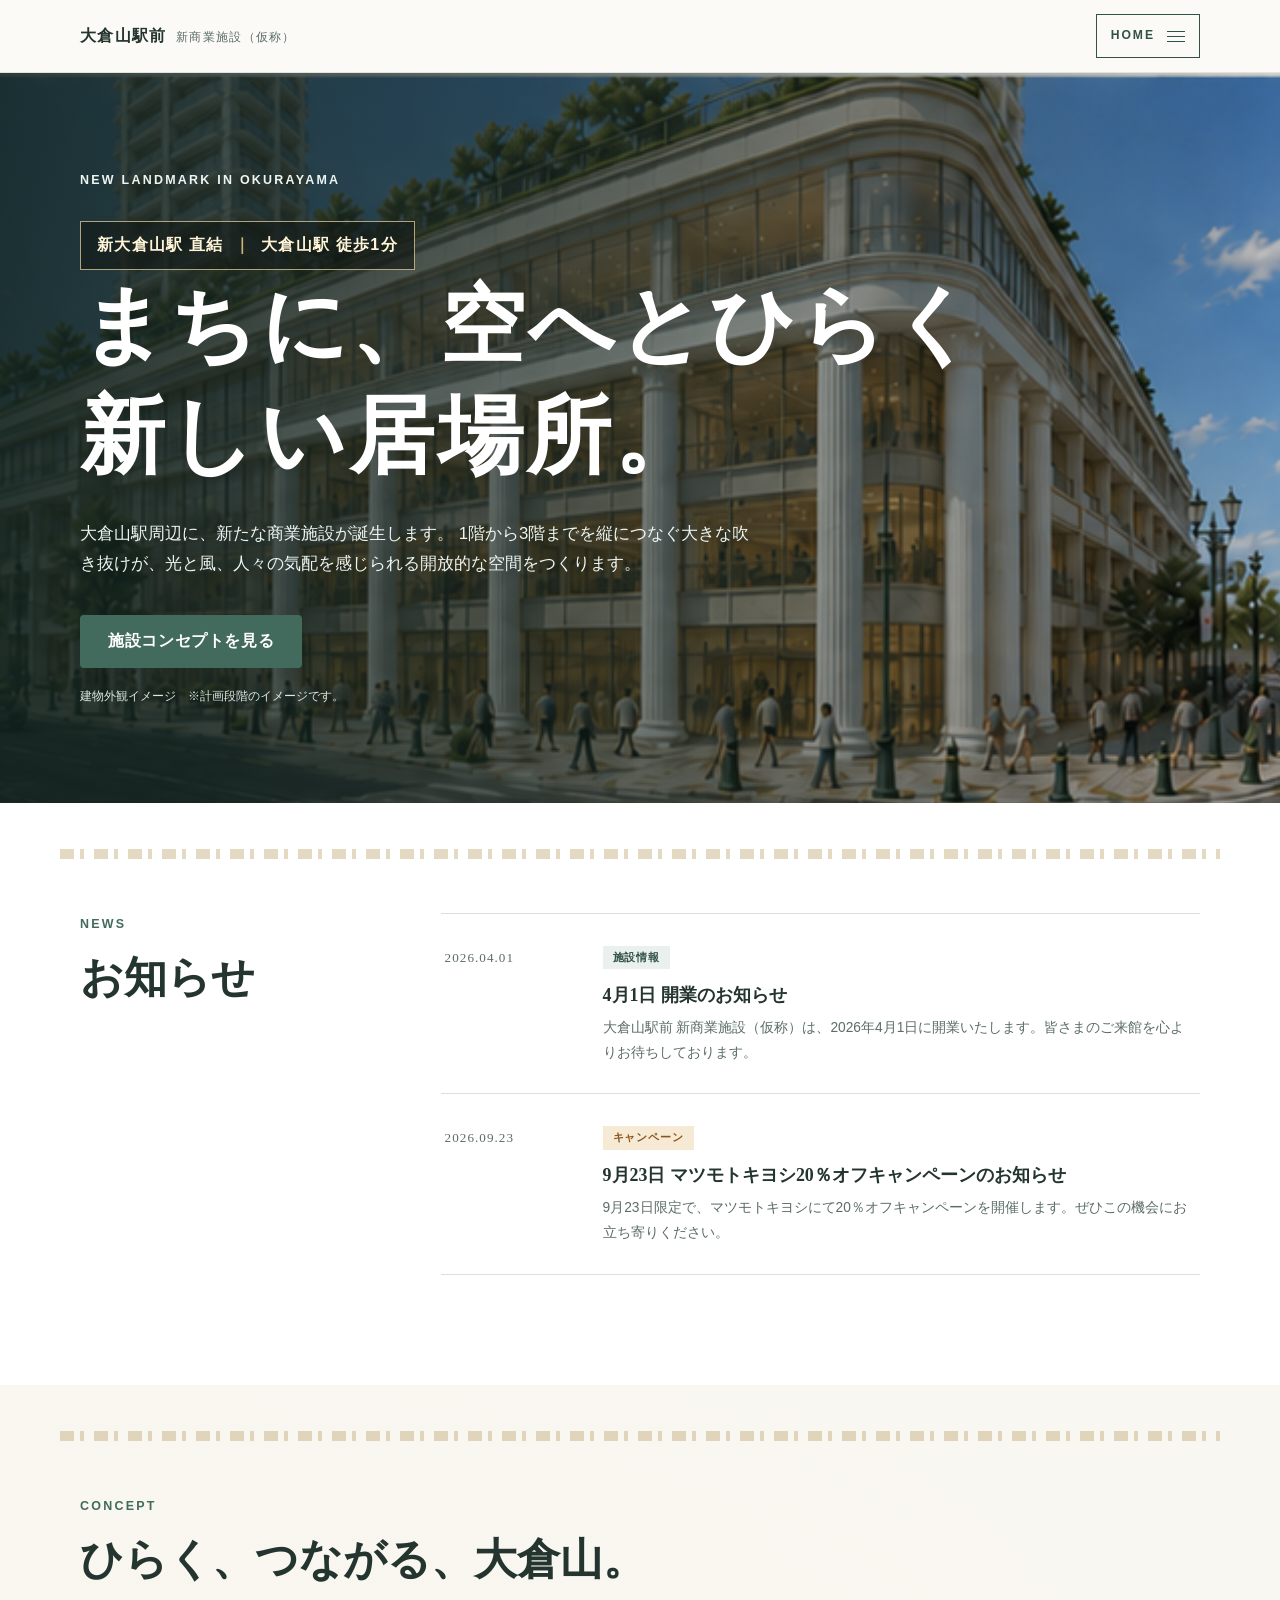
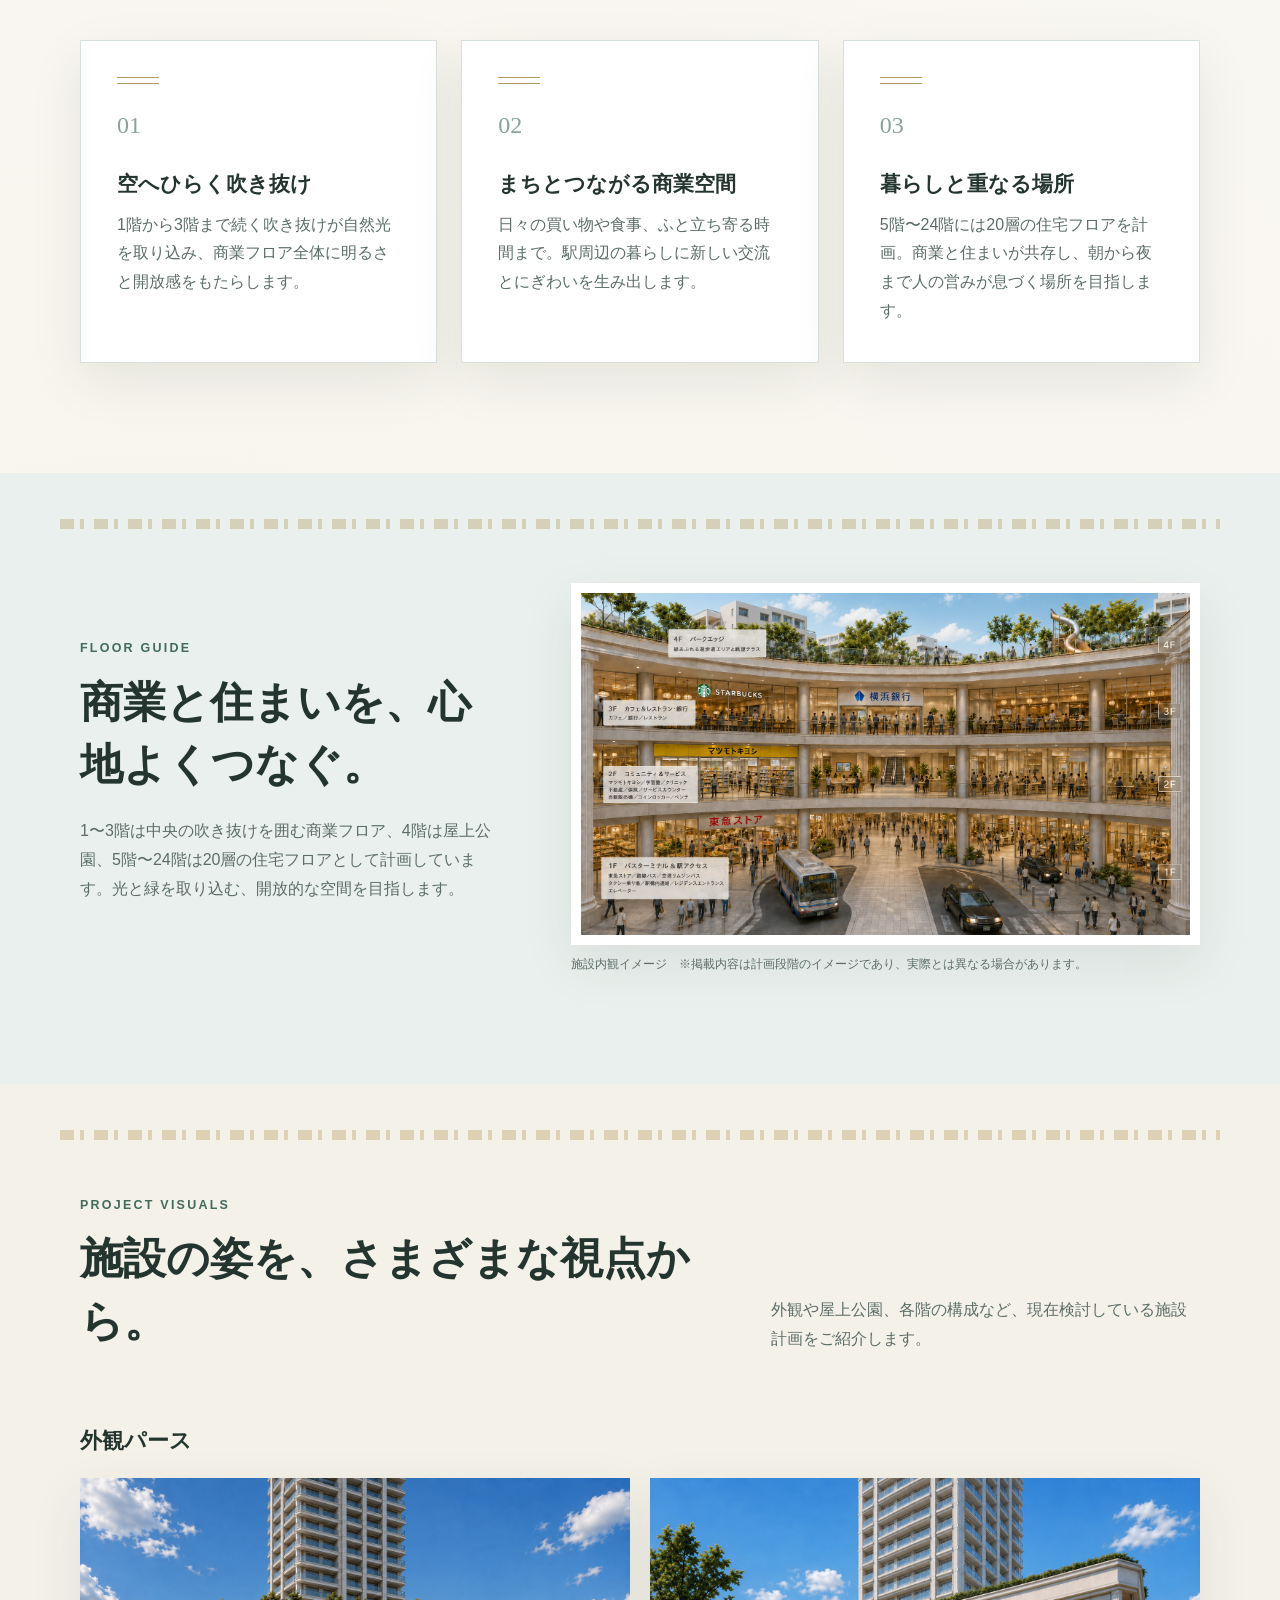
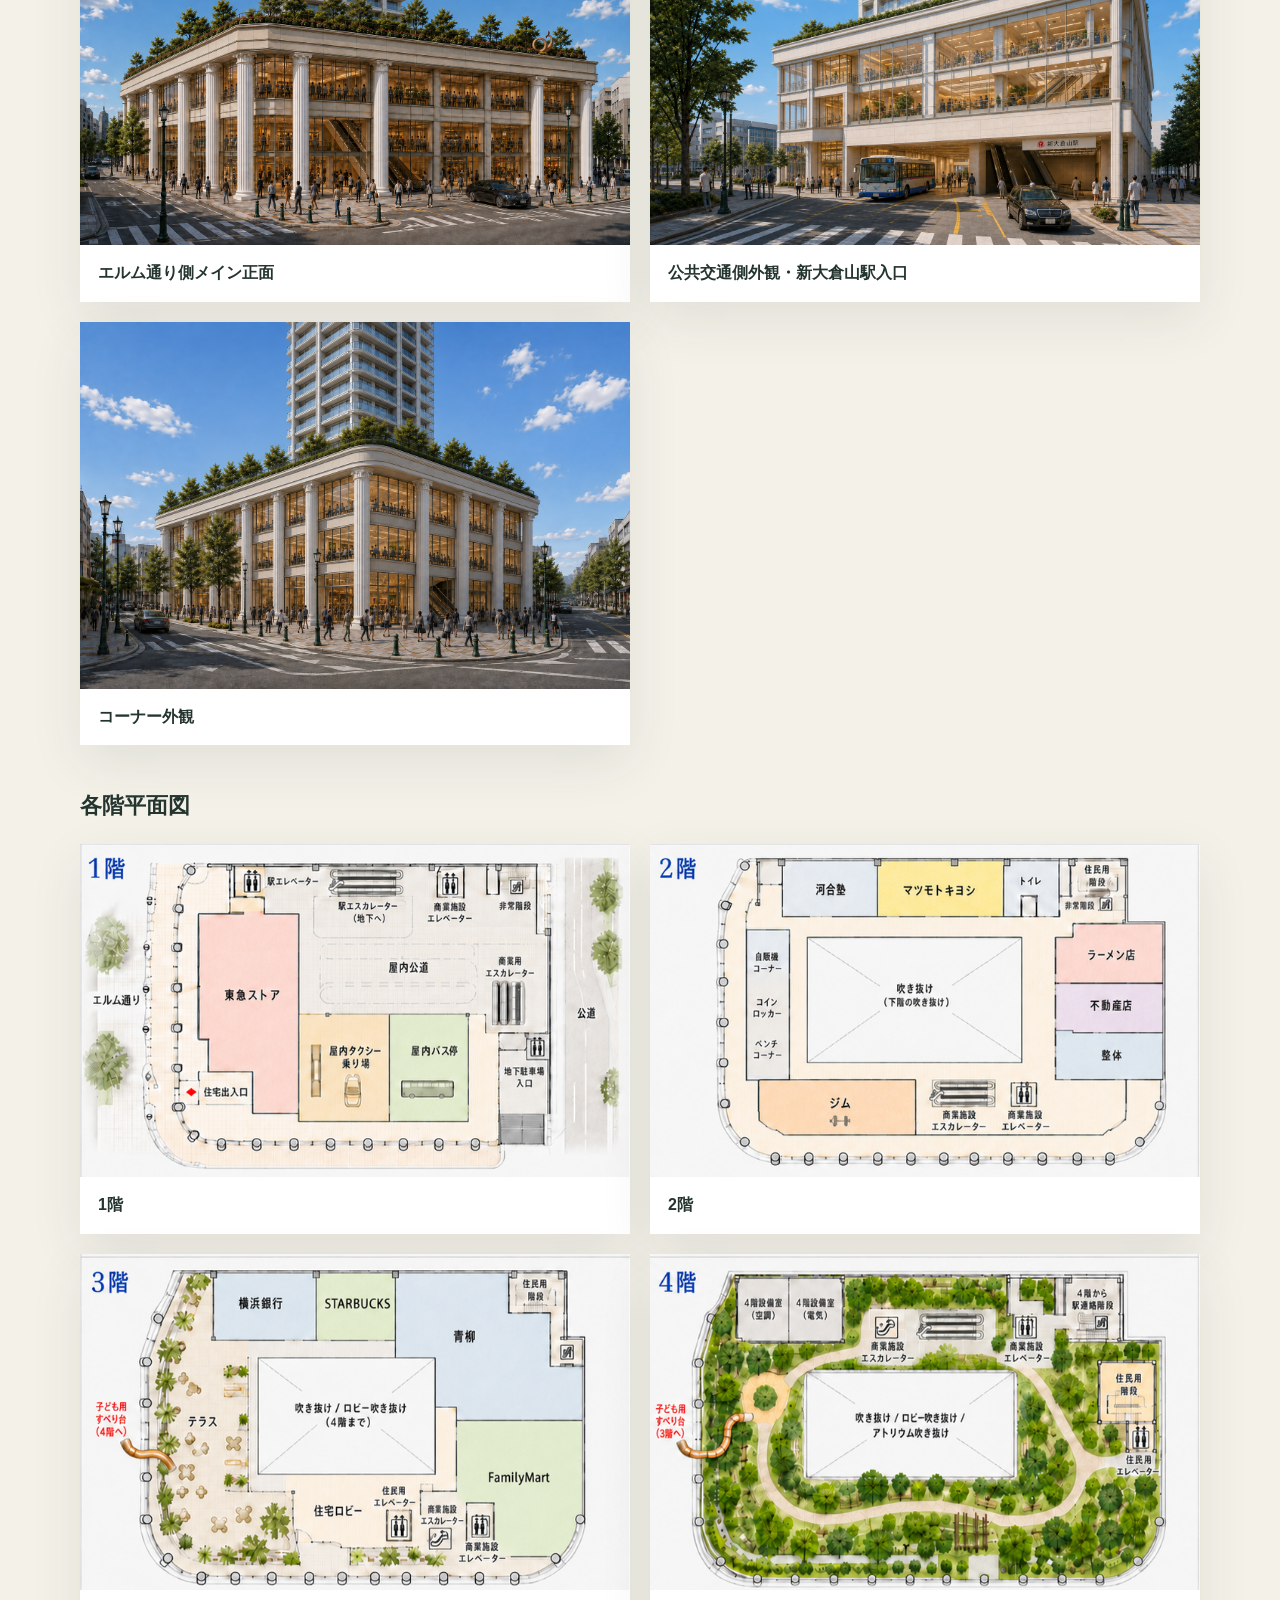
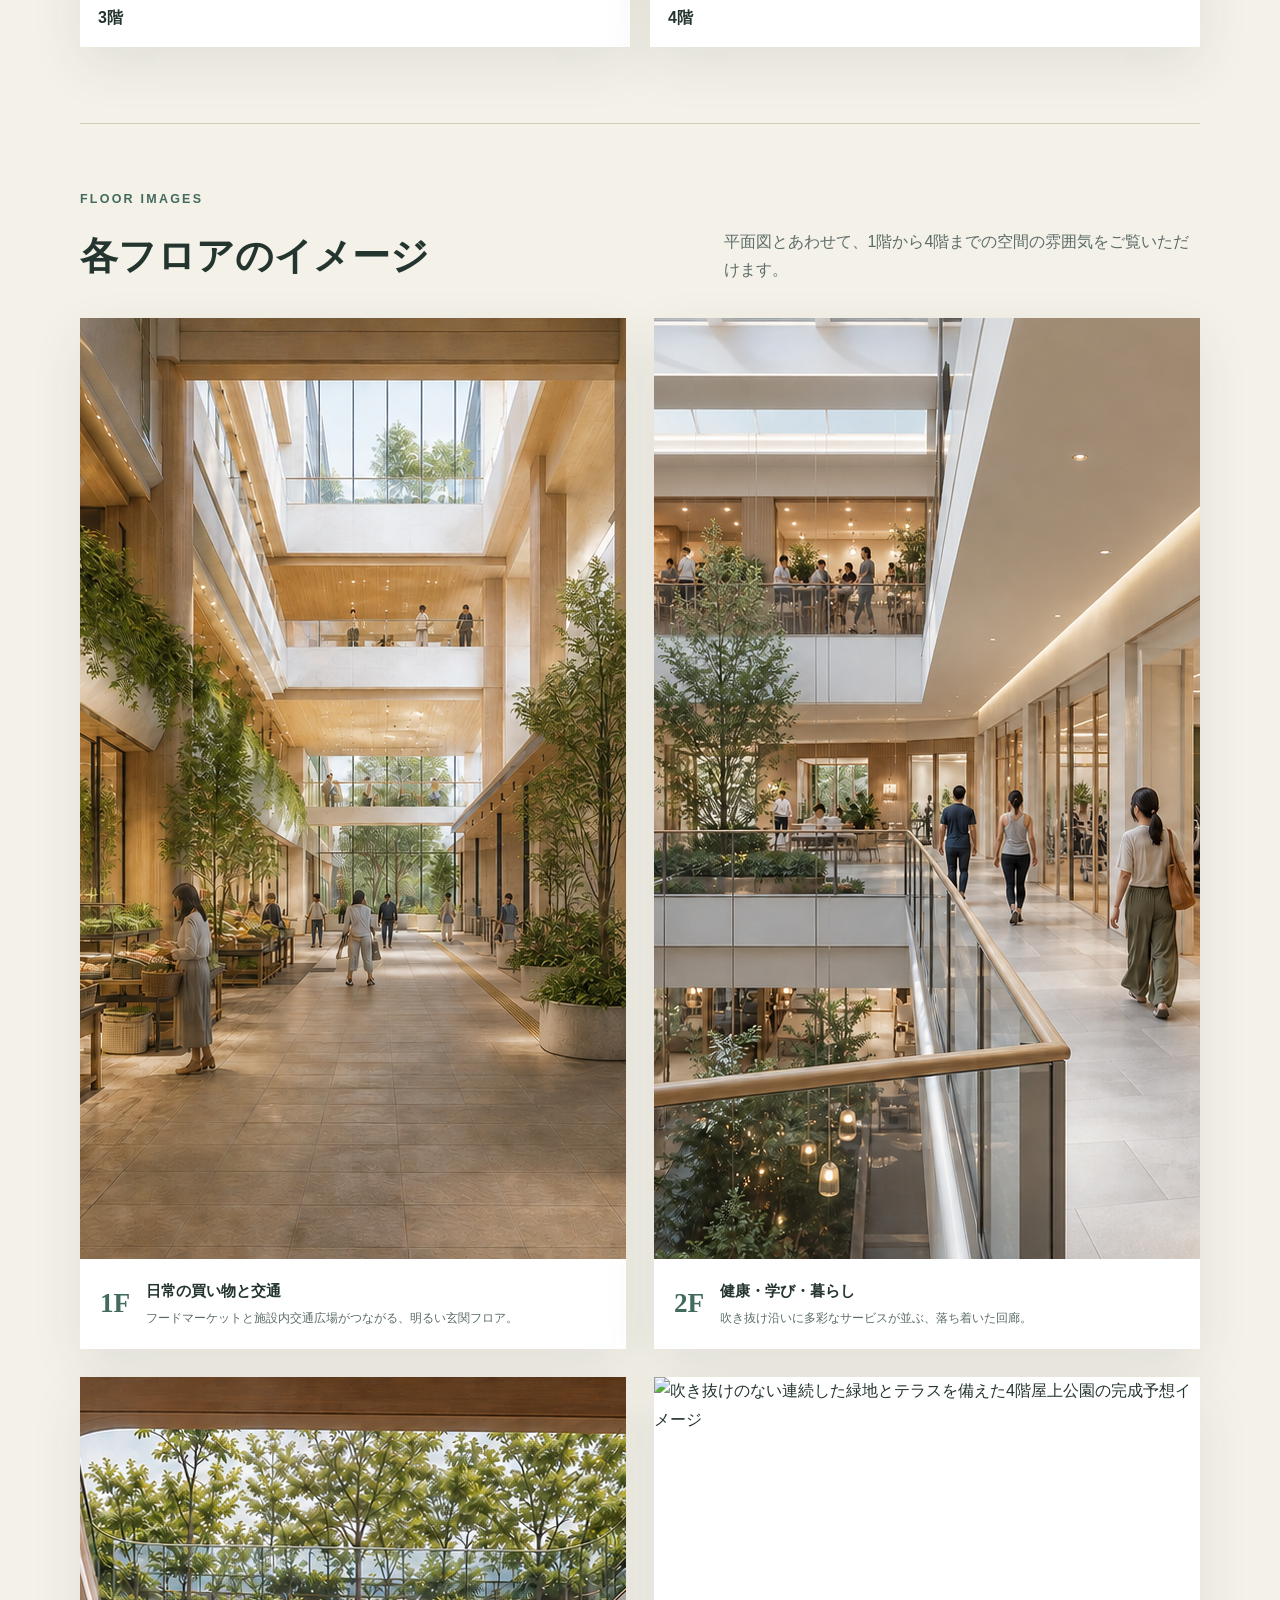
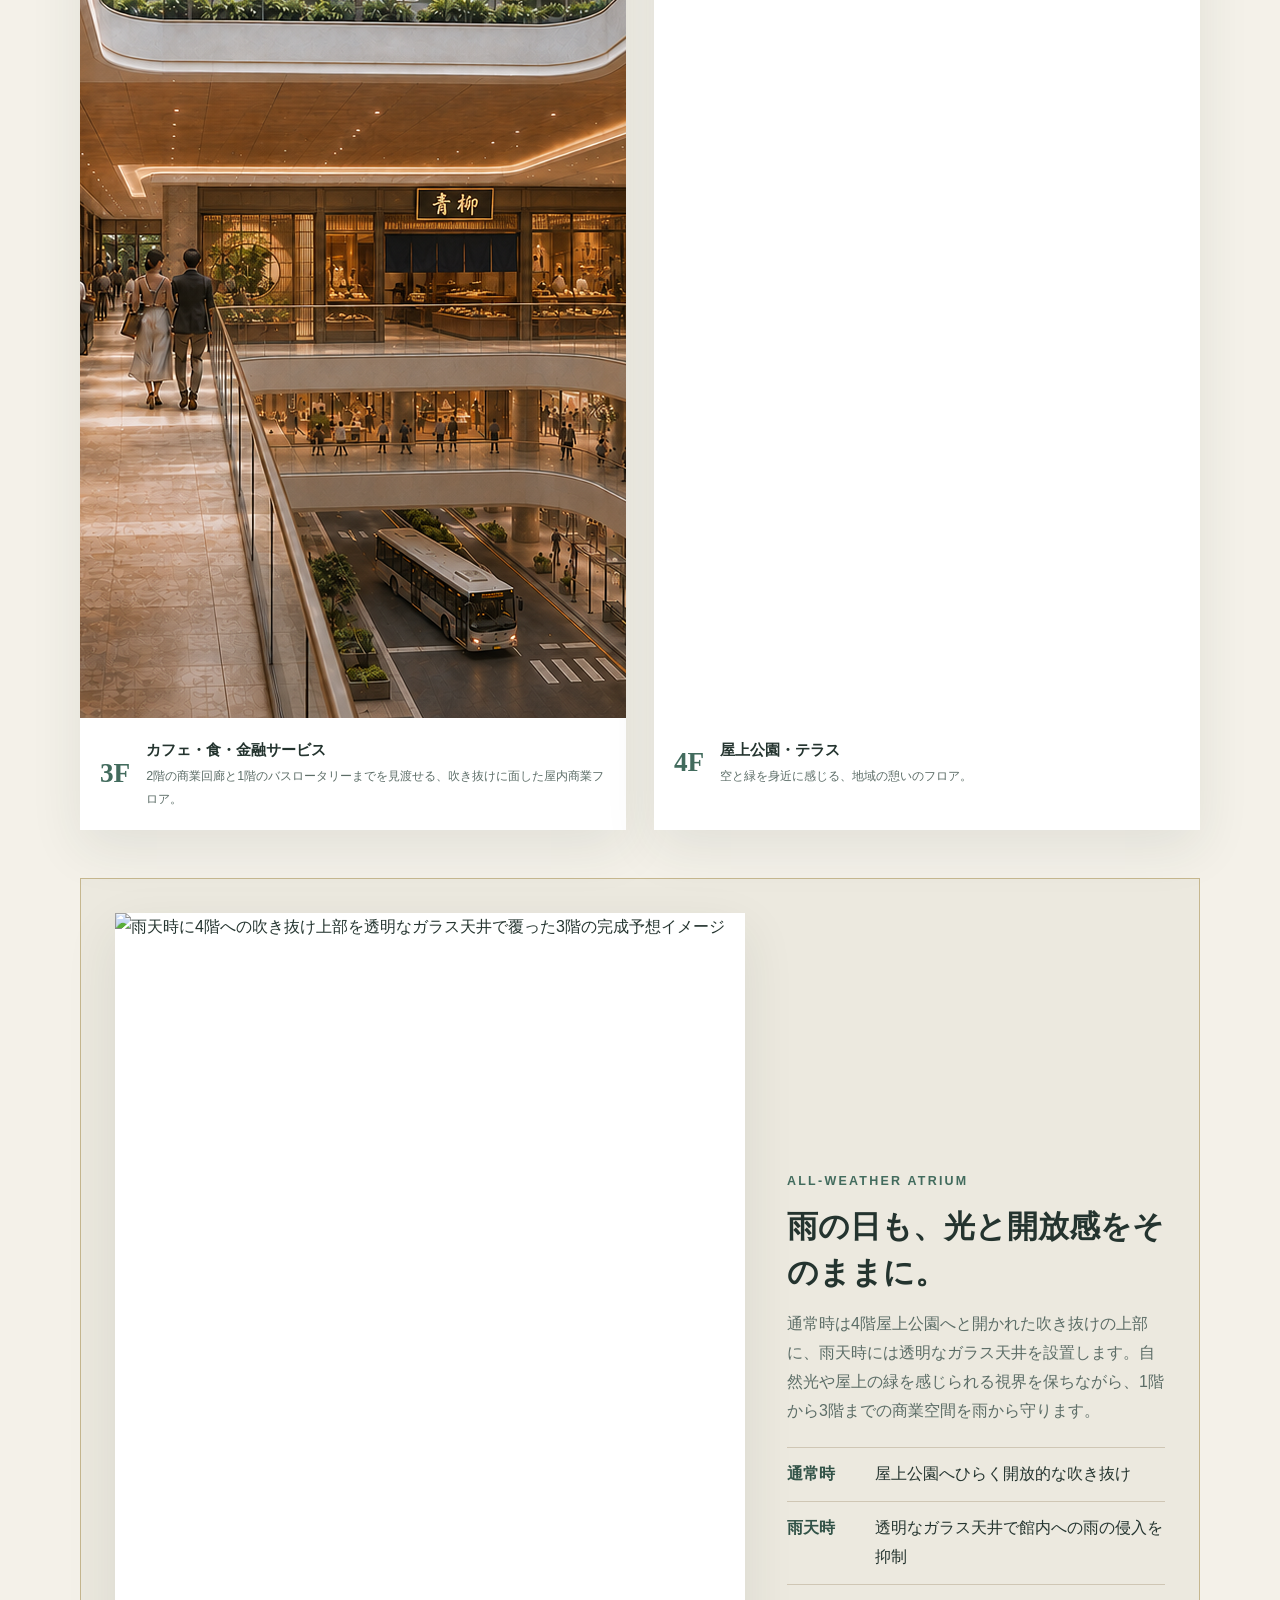
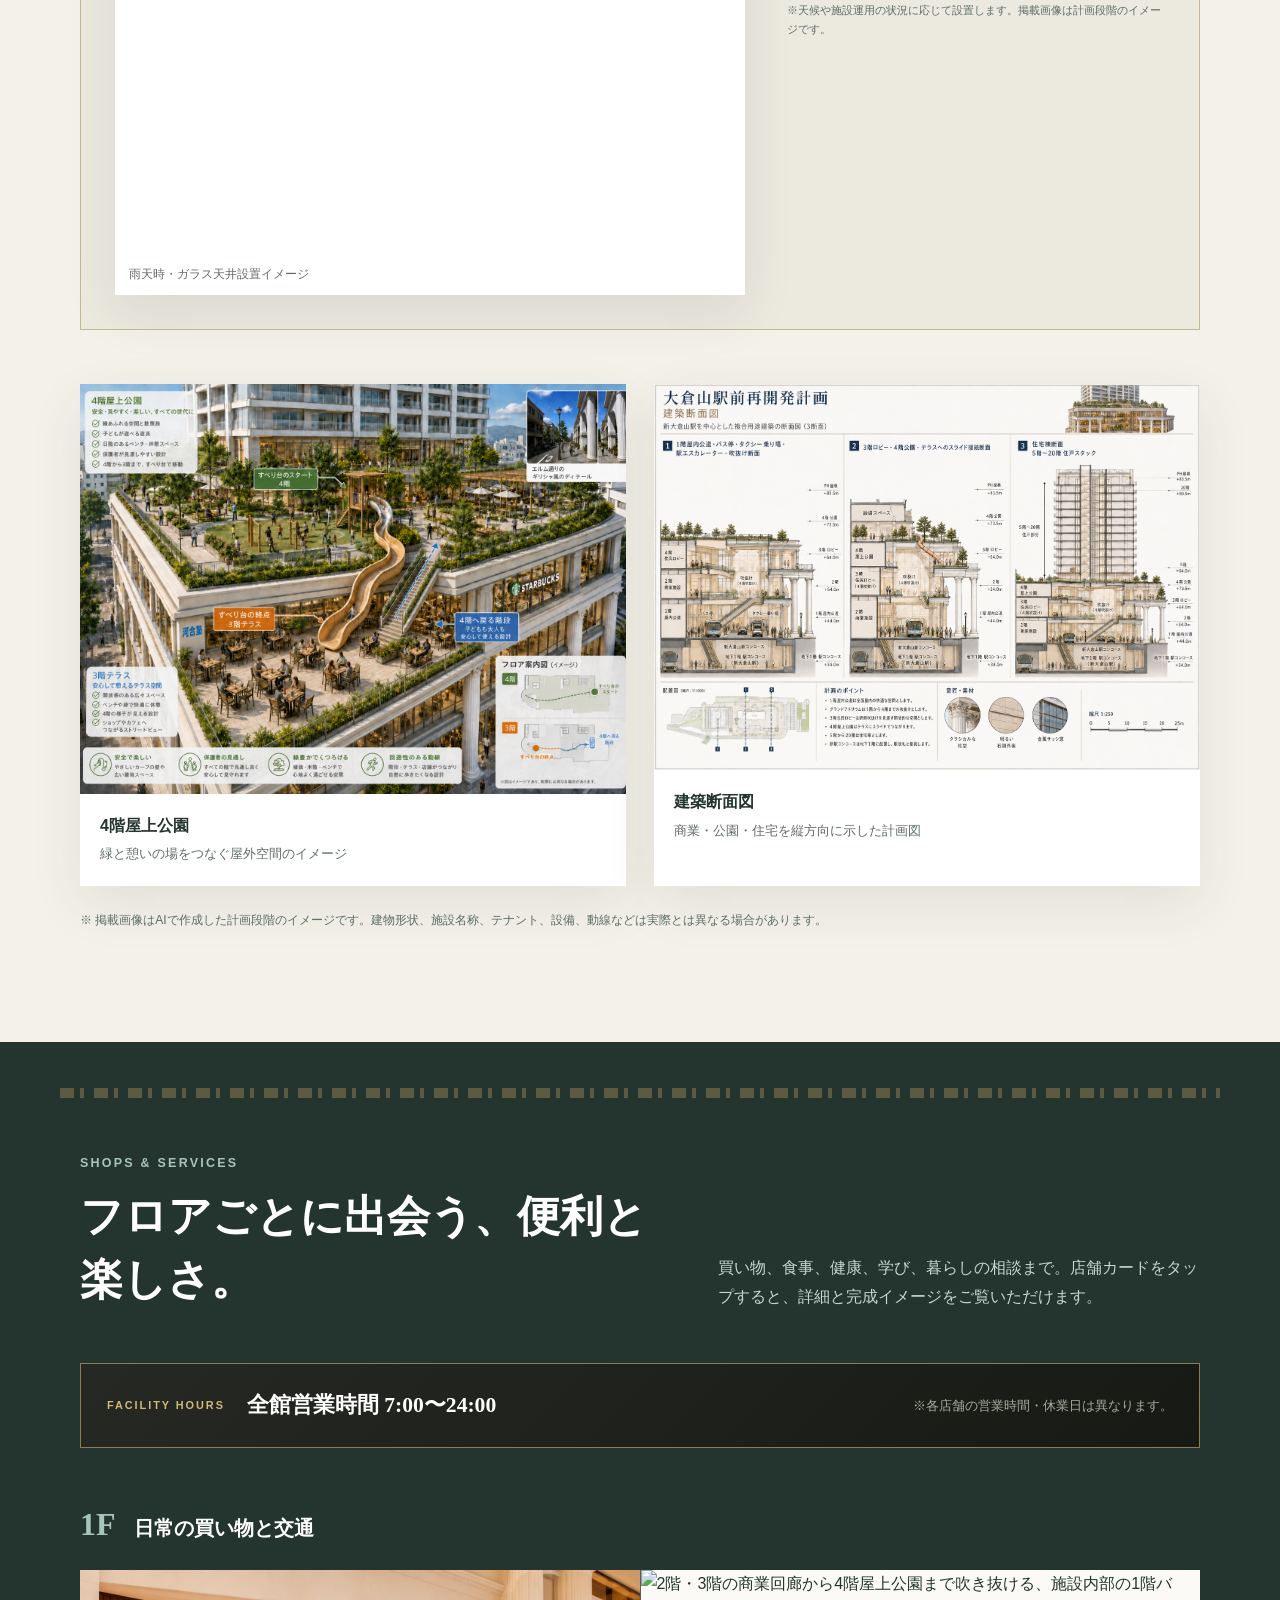
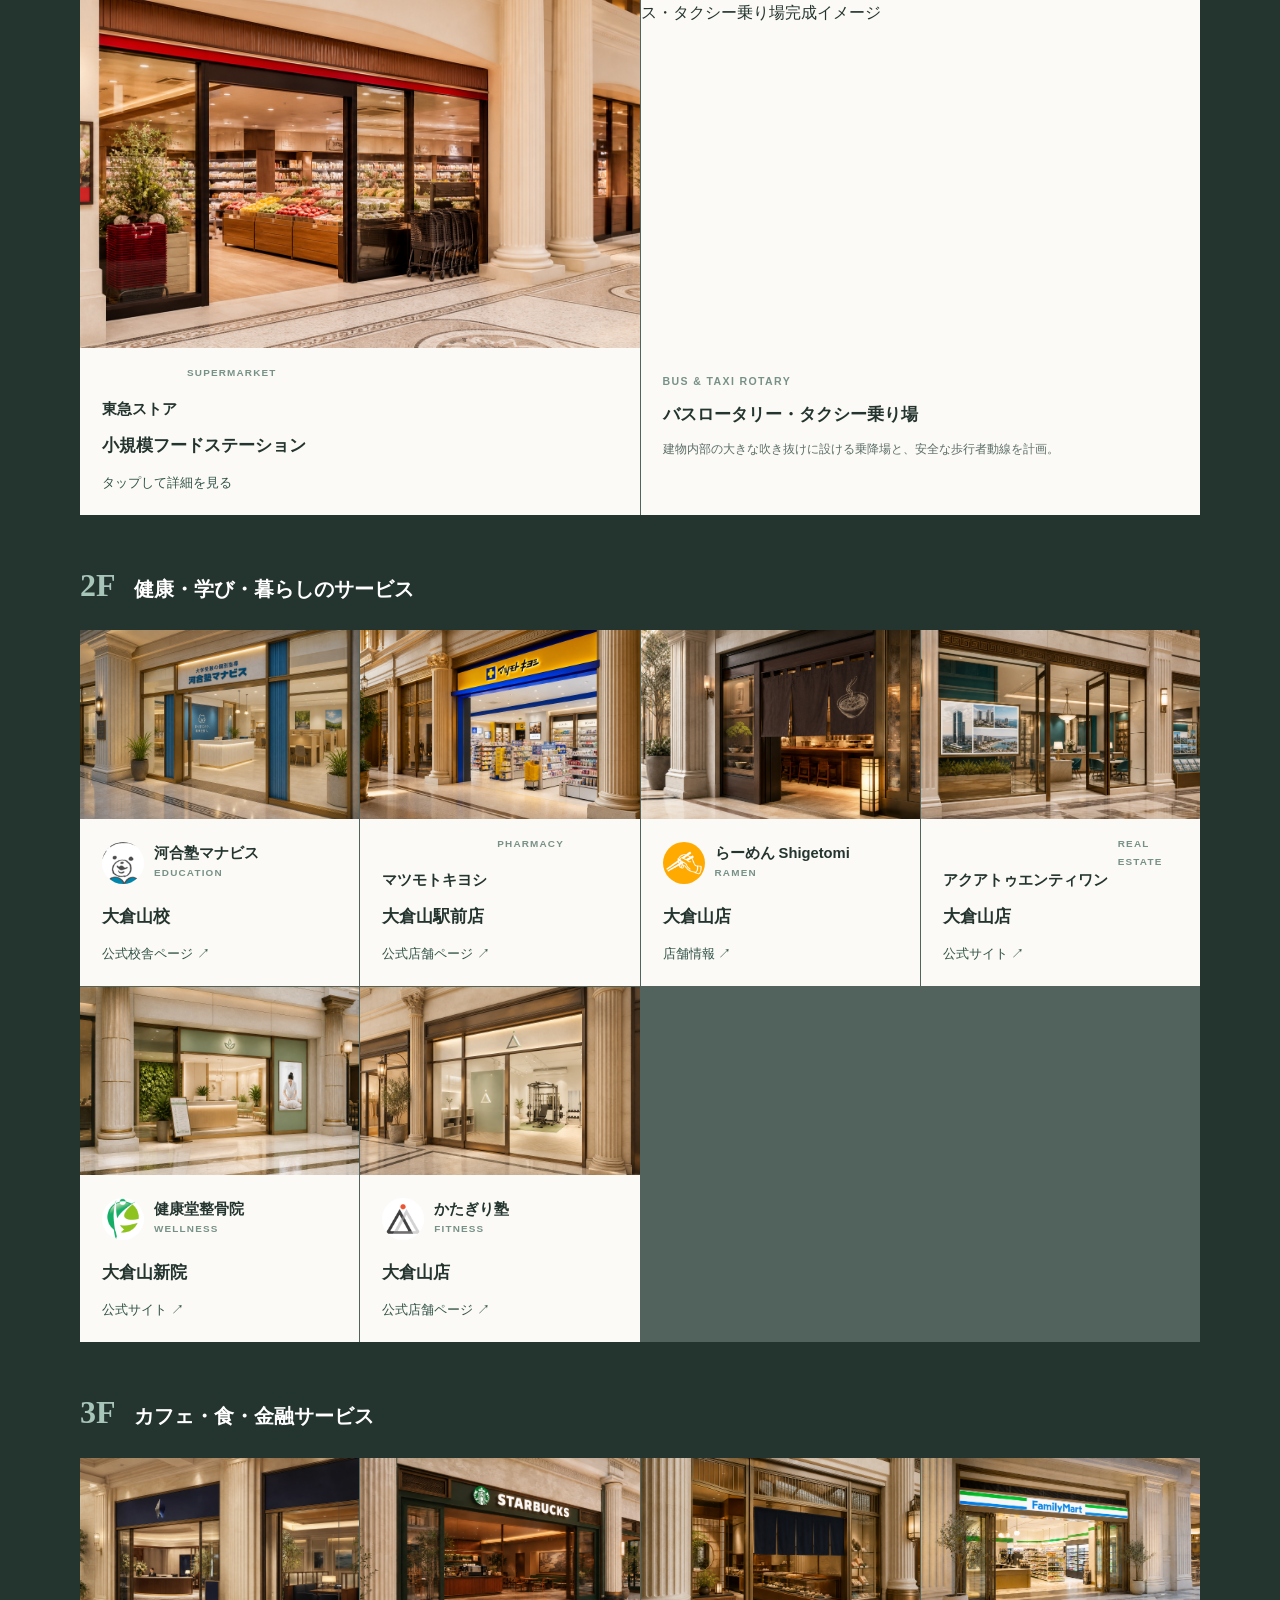
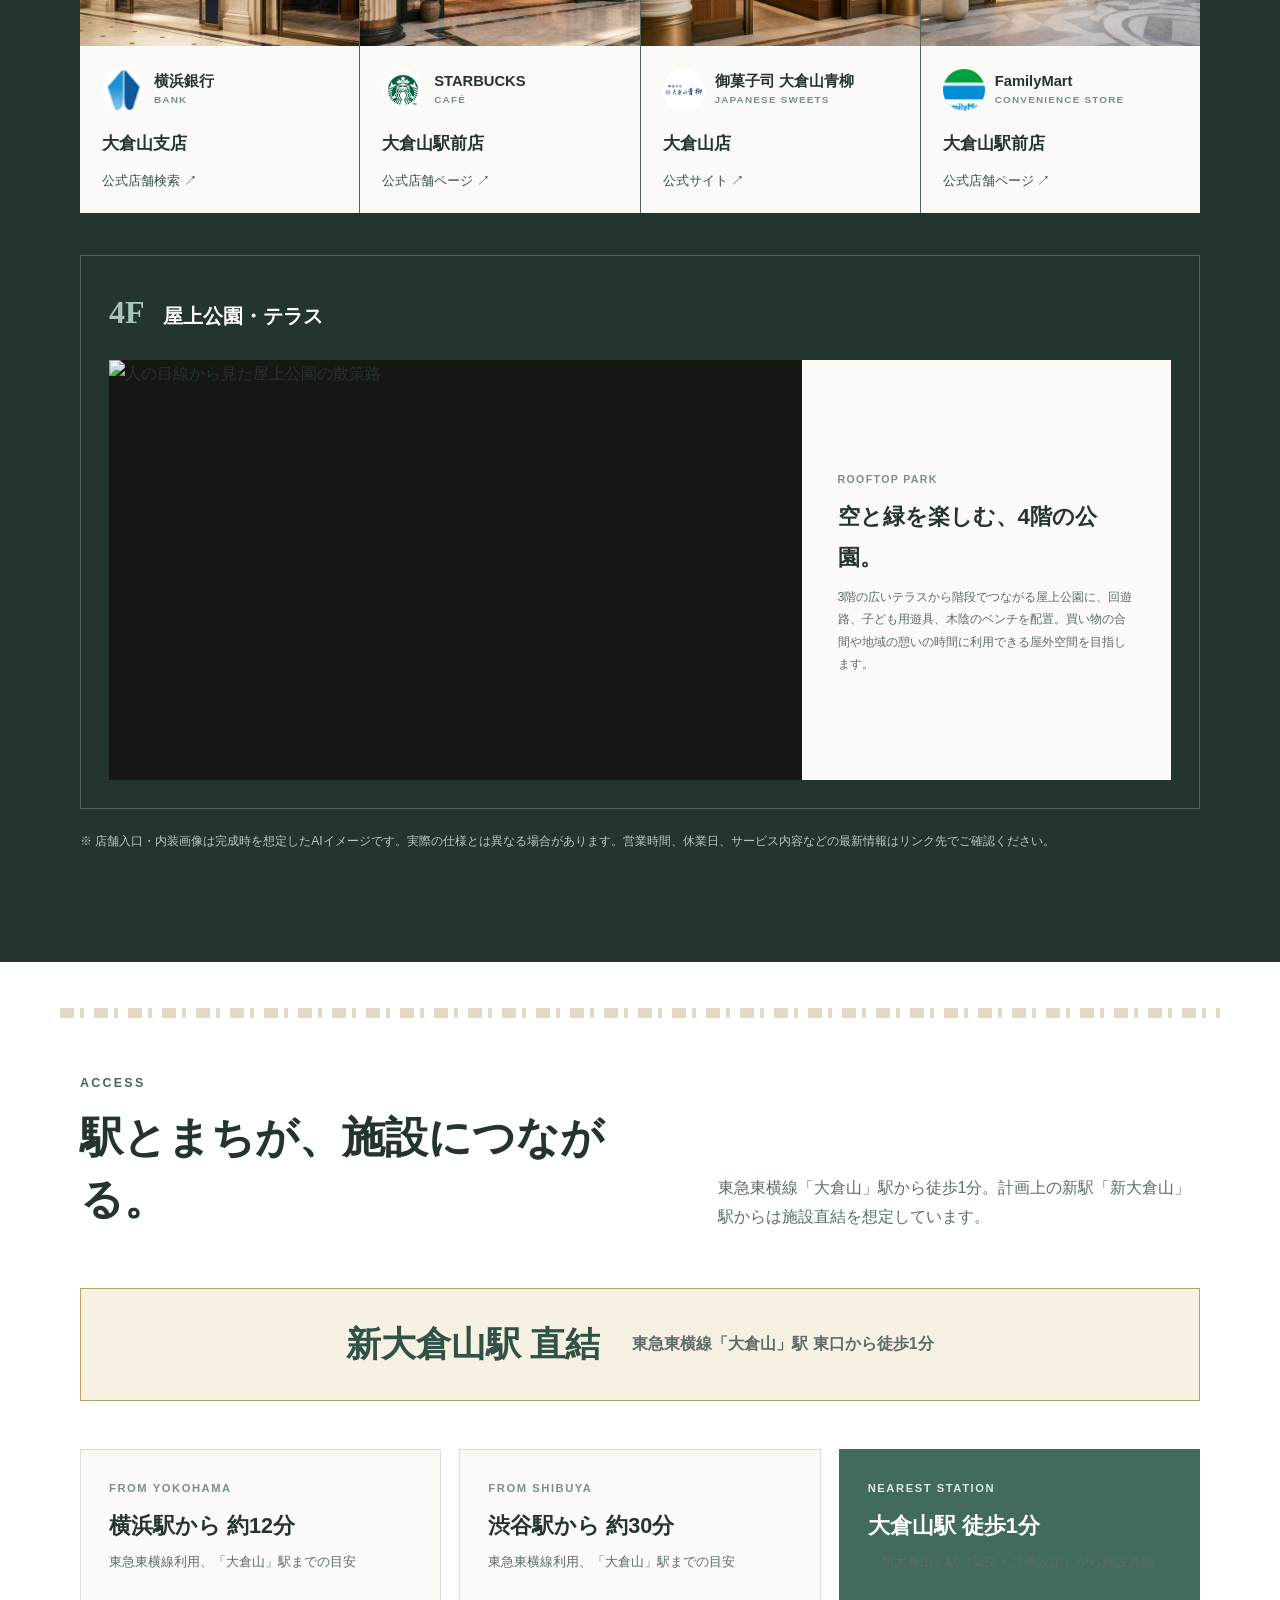
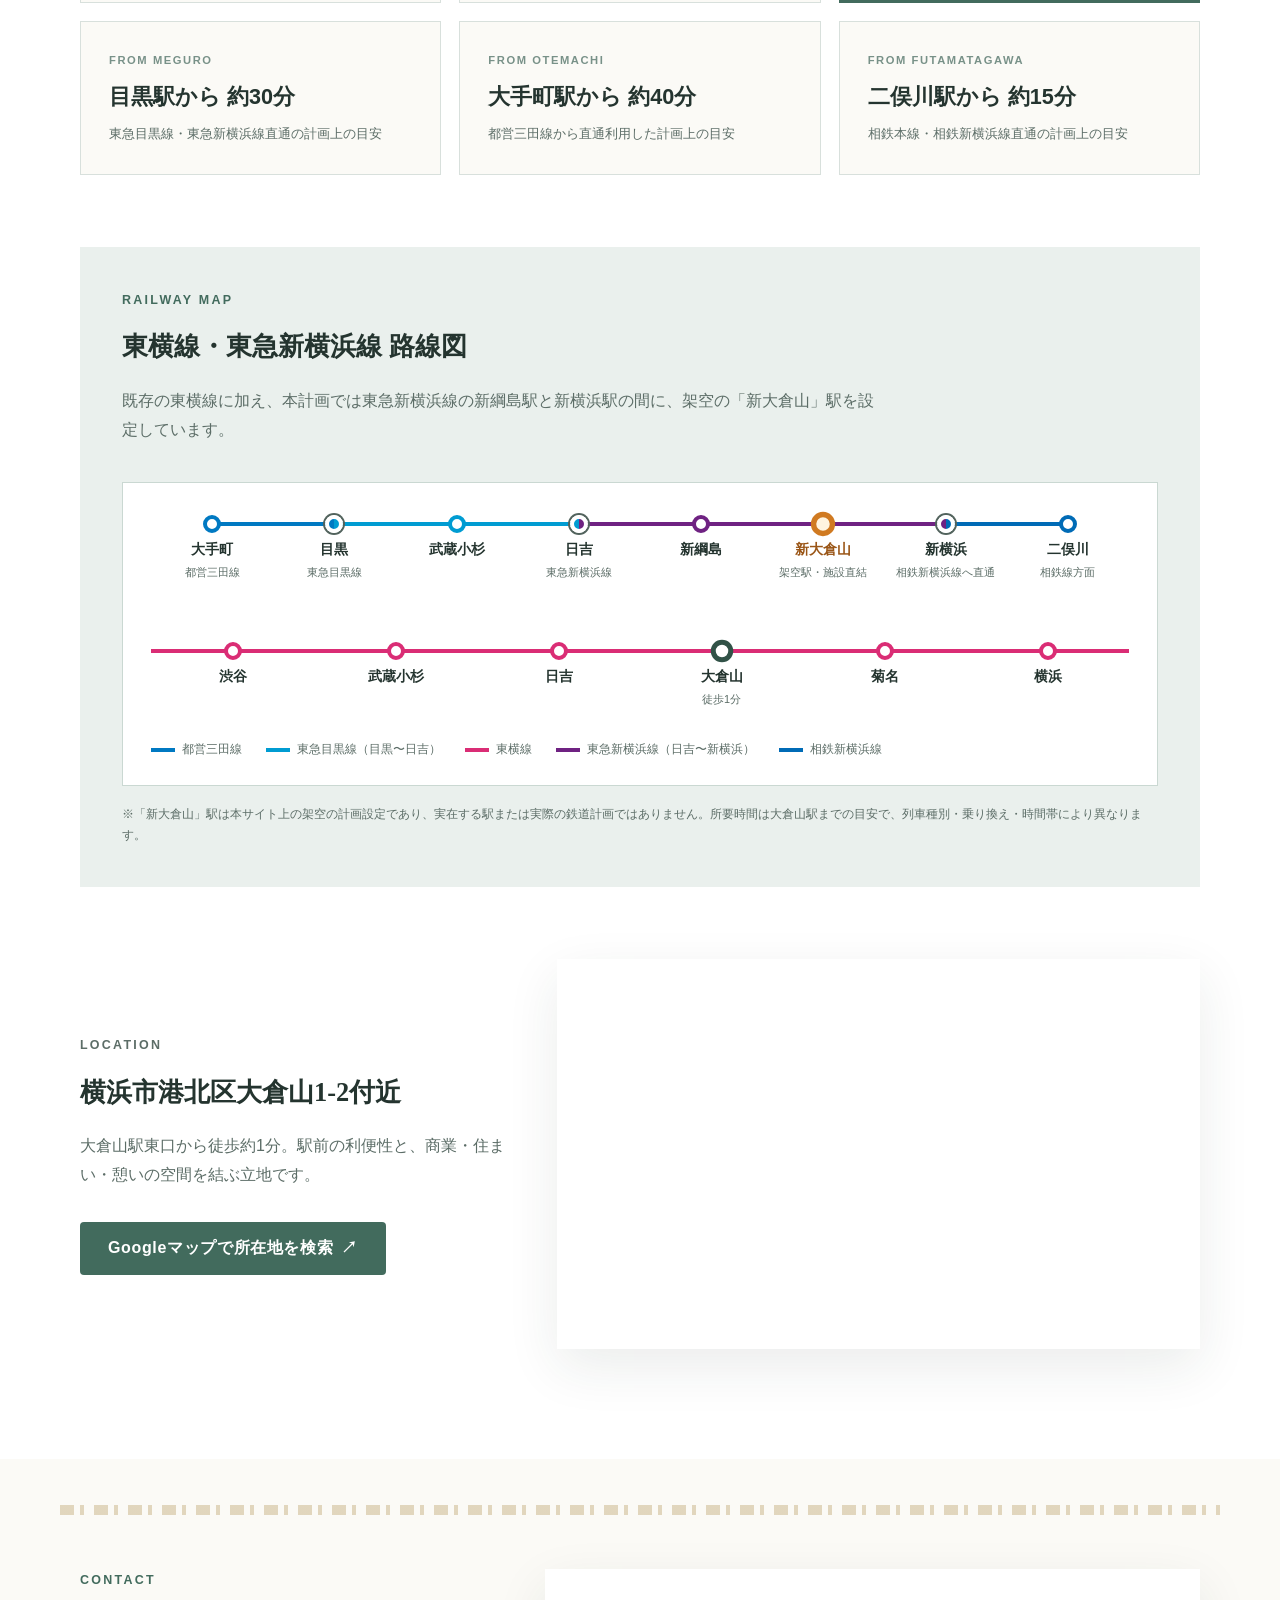
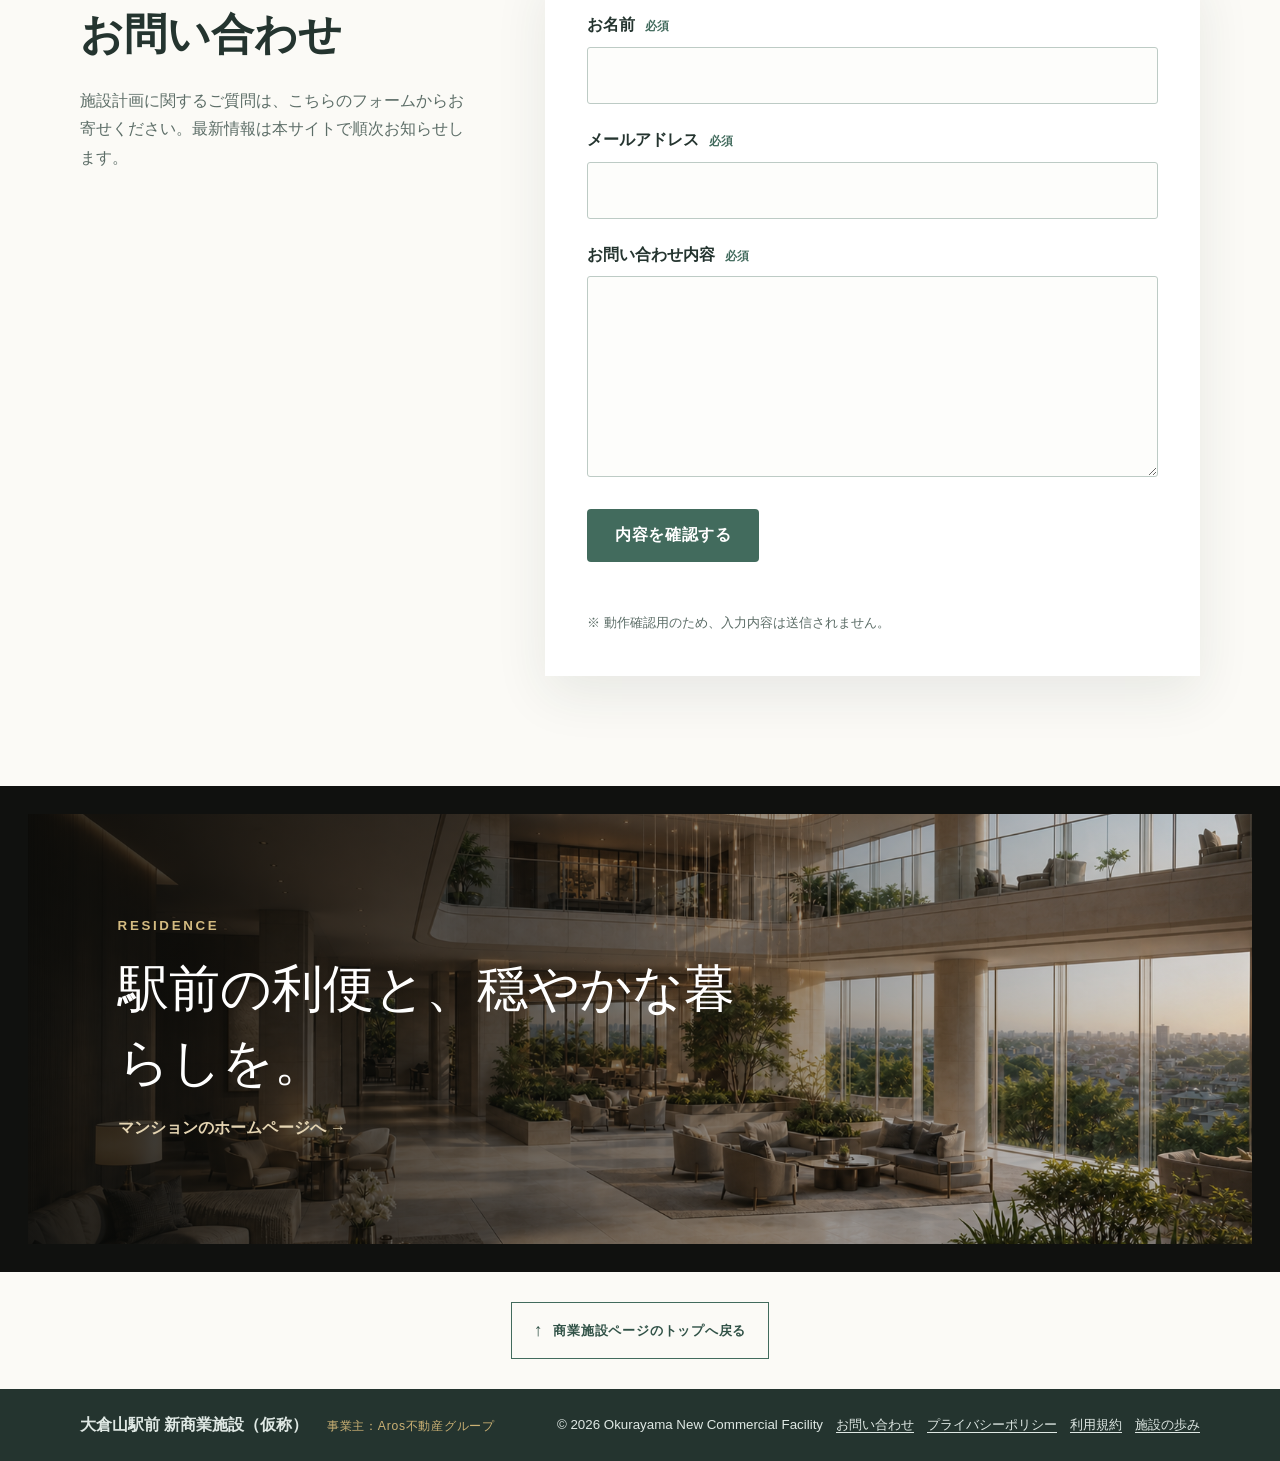
==== index.html @ b8a81d56 "Standardize residence tower proportions" ====
<!DOCTYPE html>
<html lang="ja">
  <head>
    <meta charset="UTF-8">
    <meta name="viewport" content="width=device-width, initial-scale=1.0">
    <meta name="description" content="大倉山駅周辺に誕生する、1階から3階までの吹き抜けと4階屋上公園を備えた新商業施設の公式サイトです。">
    <title>大倉山駅前 新商業施設（仮称）| 公式サイト</title>
    <link rel="stylesheet" href="styles.css">
    <script src="script.js" defer></script>
  </head>
  <body>
    <header class="site-header">
      <div class="container header-inner">
        <a class="logo" href="#top" aria-label="大倉山駅前 新商業施設 トップへ">大倉山駅前 <span>新商業施設（仮称）</span></a>
        <button class="home-menu-button" type="button" aria-expanded="false" aria-controls="home-menu"><span>HOME</span><i aria-hidden="true"></i></button>
        <nav id="home-menu" class="home-menu" aria-label="ホームメニュー" hidden>
          <a href="index.html#news">お知らせ</a><a href="index.html#features">施設コンセプト</a><a href="index.html#gallery">フロア構成</a><a href="index.html#visuals">計画イメージ</a><a href="index.html#floor-images">各フロアのイメージ</a><a href="index.html#shops">ショップ</a><a href="index.html#access">アクセス</a><a href="index.html#contact">お問い合わせ</a><a href="privacy.html">プライバシーポリシー</a><a href="terms.html">利用規約</a><a href="residence.html">マンションのホームページ</a><a href="history.html">施設の歩み</a>
        </nav>
      </div>
    </header>

    <main id="top">
      <section class="hero" aria-labelledby="hero-title">
        <svg class="hero-building" viewBox="613 547 860 363" preserveAspectRatio="xMidYMid slice" role="img" aria-label="エルム通り南側から見た商業施設とレジデンスタワーの外観イメージ">
          <image href="images/okurayama-exterior-views-v5.png" width="1491" height="1055"></image>
        </svg>
        <div class="container hero-inner">
          <p class="eyebrow">New Landmark in Okurayama</p>
          <p class="station-hero-badge">新大倉山駅 直結 <span>｜</span> 大倉山駅 徒歩1分</p>
          <h1 id="hero-title">まちに、空へとひらく<br>新しい居場所。</h1>
          <p class="lead">
            大倉山駅周辺に、新たな商業施設が誕生します。
            1階から3階までを縦につなぐ大きな吹き抜けが、光と風、人々の気配を感じられる開放的な空間をつくります。
          </p>
          <a class="button" href="#features">施設コンセプトを見る</a>
          <p class="hero-note">建物外観イメージ　※計画段階のイメージです。</p>
        </div>
      </section>

      <section id="news" class="section news-section" aria-labelledby="news-title">
        <div class="container news-layout">
          <div class="section-heading news-heading">
            <p class="eyebrow">News</p>
            <h2 id="news-title">お知らせ</h2>
          </div>
          <div class="news-list">
            <article class="news-item">
              <time datetime="2026-04-01">2026.04.01</time>
              <div><span>施設情報</span><h3>4月1日 開業のお知らせ</h3><p>大倉山駅前 新商業施設（仮称）は、2026年4月1日に開業いたします。皆さまのご来館を心よりお待ちしております。</p></div>
            </article>
            <article class="news-item news-item-campaign">
              <time datetime="2026-09-23">2026.09.23</time>
              <div><span>キャンペーン</span><h3>9月23日 マツモトキヨシ20％オフキャンペーンのお知らせ</h3><p>9月23日限定で、マツモトキヨシにて20％オフキャンペーンを開催します。ぜひこの機会にお立ち寄りください。</p></div>
            </article>
          </div>
        </div>
      </section>

      <section id="features" class="section" aria-labelledby="features-title">
        <div class="container">
          <div class="section-heading">
            <p class="eyebrow">Concept</p>
            <h2 id="features-title">ひらく、つながる、大倉山。</h2>
          </div>
          <div class="feature-grid">
            <article class="feature-card">
              <span class="feature-number">01</span>
              <h3>空へひらく吹き抜け</h3>
              <p>1階から3階まで続く吹き抜けが自然光を取り込み、商業フロア全体に明るさと開放感をもたらします。</p>
            </article>
            <article class="feature-card">
              <span class="feature-number">02</span>
              <h3>まちとつながる商業空間</h3>
              <p>日々の買い物や食事、ふと立ち寄る時間まで。駅周辺の暮らしに新しい交流とにぎわいを生み出します。</p>
            </article>
            <article class="feature-card">
              <span class="feature-number">03</span>
              <h3>暮らしと重なる場所</h3>
              <p>5階〜24階には20層の住宅フロアを計画。商業と住まいが共存し、朝から夜まで人の営みが息づく場所を目指します。</p>
            </article>
          </div>
        </div>
      </section>

      <section id="gallery" class="section image-section" aria-labelledby="gallery-title">
        <div class="container image-layout">
          <div>
            <p class="eyebrow">Floor Guide</p>
            <h2 id="gallery-title">商業と住まいを、心地よくつなぐ。</h2>
            <p>1〜3階は中央の吹き抜けを囲む商業フロア、4階は屋上公園、5階〜24階は20層の住宅フロアとして計画しています。光と緑を取り込む、開放的な空間を目指します。</p>
          </div>
          <figure class="concept-visual">
            <img src="images/okurayama-atrium-concept-v6.png" alt="奥にエスカレーターを配置した1階から3階までの吹き抜けと、空へ開かれた4階屋上公園を備えた商業施設のイメージ" width="1672" height="941">
            <figcaption>施設内観イメージ　※掲載内容は計画段階のイメージであり、実際とは異なる場合があります。</figcaption>
          </figure>
        </div>
      </section>

      <section id="visuals" class="section visual-section" aria-labelledby="visuals-title">
        <div class="container">
          <div class="section-heading visual-heading">
            <div>
              <p class="eyebrow">Project Visuals</p>
              <h2 id="visuals-title">施設の姿を、さまざまな視点から。</h2>
            </div>
            <p>外観や屋上公園、各階の構成など、現在検討している施設計画をご紹介します。</p>
          </div>

          <h3 class="visual-group-title">外観パース</h3>
          <div class="split-visual-grid exterior-split" aria-label="3つの視点から見た建物外観">
            <figure class="split-visual-card"><img class="image-crop" src="images/okurayama-exterior-elm-main-v6.png" alt="列柱とガラス面を大きく捉え、コーナー外観と同じ細身の住宅棟が続くエルム通り側メイン正面の外観イメージ" loading="lazy"><figcaption>エルム通り側メイン正面</figcaption></figure>
            <figure class="split-visual-card"><img class="image-crop" src="images/transport/public-side-station-v5.png" alt="新大倉山駅と交通広場を大きく捉え、コーナー外観と同じ細身の住宅棟が続く公共交通側外観イメージ" width="1536" height="1024" loading="lazy"><figcaption>公共交通側外観・新大倉山駅入口</figcaption></figure>
            <figure class="split-visual-card"><img class="image-crop" src="images/okurayama-exterior-corner-v5.png" alt="列柱の商業施設を大きく捉え、上部に細身の住宅棟が続く建物コーナー部分の外観イメージ" loading="lazy"><figcaption>コーナー外観</figcaption></figure>
          </div>

          <h3 class="visual-group-title">各階平面図</h3>
          <div class="split-visual-grid floorplan-split" aria-label="1階から4階までの平面計画図">
            <figure class="split-visual-card"><svg class="image-crop" viewBox="16 58 728 441" role="img" aria-label="1階平面計画図"><image href="images/okurayama-floorplans-v6.png" width="1491" height="1055"></image></svg><figcaption>1階</figcaption></figure>
            <figure class="split-visual-card"><svg class="image-crop" viewBox="747 58 728 441" role="img" aria-label="2階平面計画図"><image href="images/okurayama-floorplans-v6.png" width="1491" height="1055"></image></svg><figcaption>2階</figcaption></figure>
            <figure class="split-visual-card"><svg class="image-crop" viewBox="16 501 728 445" role="img" aria-label="3階平面計画図"><image href="images/okurayama-floorplans-v6.png" width="1491" height="1055"></image></svg><figcaption>3階</figcaption></figure>
            <figure class="split-visual-card"><svg class="image-crop" viewBox="747 501 728 445" role="img" aria-label="4階平面計画図"><image href="images/okurayama-floorplans-v6.png" width="1491" height="1055"></image></svg><figcaption>4階</figcaption></figure>
          </div>

          <section id="floor-images" class="floor-image-section" aria-labelledby="floor-images-title">
            <div class="floor-image-heading">
              <p class="eyebrow">Floor Images</p>
              <h3 id="floor-images-title">各フロアのイメージ</h3>
              <p>平面図とあわせて、1階から4階までの空間の雰囲気をご覧いただけます。</p>
            </div>
            <div class="floor-image-grid">
              <figure class="floor-image-card"><img src="images/floor-image-1f-v3.png" alt="フードマーケットと施設内バスロータリーがつながる1階の完成予想イメージ" width="1672" height="941" loading="lazy"><figcaption><b>1F</b><span><strong>日常の買い物と交通</strong>フードマーケットと施設内交通広場がつながる、明るい玄関フロア。</span></figcaption></figure>
              <figure class="floor-image-card"><img src="images/floor-image-2f-v2.png" alt="吹き抜けに面したサービス店舗と、上階の活気ある飲食フロアを望む2階の完成予想イメージ" width="1672" height="941" loading="lazy"><figcaption><b>2F</b><span><strong>健康・学び・暮らし</strong>吹き抜け沿いに多彩なサービスが並ぶ、落ち着いた回廊。</span></figcaption></figure>
              <figure class="floor-image-card"><img src="images/floor-image-3f-v8.png" alt="スターバックスと御菓子司 大倉山青柳が並ぶ3階から、2階と同じ位置の吹き抜けを通して1階のバスロータリーまでを見下ろす完成予想イメージ" width="1671" height="941" loading="lazy"><figcaption><b>3F</b><span><strong>カフェ・食・金融サービス</strong>2階の商業回廊と1階のバスロータリーまでを見渡せる、吹き抜けに面した屋内商業フロア。</span></figcaption></figure>
              <figure class="floor-image-card"><img src="images/floor-image-4f-v2.png" alt="吹き抜けのない連続した緑地とテラスを備えた4階屋上公園の完成予想イメージ" width="1672" height="941" loading="lazy"><figcaption><b>4F</b><span><strong>屋上公園・テラス</strong>空と緑を身近に感じる、地域の憩いのフロア。</span></figcaption></figure>
            </div>
            <article class="weather-roof-feature" aria-labelledby="weather-roof-title">
              <figure><img src="images/floor-image-3f-rain-glass-roof-v1.png" alt="雨天時に4階への吹き抜け上部を透明なガラス天井で覆った3階の完成予想イメージ" width="1671" height="941" loading="lazy"><figcaption>雨天時・ガラス天井設置イメージ</figcaption></figure>
              <div>
                <p class="eyebrow">All-weather Atrium</p>
                <h4 id="weather-roof-title">雨の日も、光と開放感をそのままに。</h4>
                <p>通常時は4階屋上公園へと開かれた吹き抜けの上部に、雨天時には透明なガラス天井を設置します。自然光や屋上の緑を感じられる視界を保ちながら、1階から3階までの商業空間を雨から守ります。</p>
                <dl><div><dt>通常時</dt><dd>屋上公園へひらく開放的な吹き抜け</dd></div><div><dt>雨天時</dt><dd>透明なガラス天井で館内への雨の侵入を抑制</dd></div></dl>
                <small>※天候や施設運用の状況に応じて設置します。掲載画像は計画段階のイメージです。</small>
              </div>
            </article>
          </section>

          <div class="visual-grid supporting-visuals">
            <figure class="visual-card">
              <img src="images/okurayama-rooftop-park-v4.png" alt="3階の広いテラスから階段でつながる、遊具と散策路を備えた4階屋上公園のイメージ" width="1448" height="1086" loading="lazy">
              <figcaption><strong>4階屋上公園</strong><span>緑と憩いの場をつなぐ屋外空間のイメージ</span></figcaption>
            </figure>
            <figure class="visual-card">
              <img src="images/okurayama-building-sections.png" alt="商業フロア、吹き抜け、屋上公園、住宅棟の関係を示した建築断面図" width="1491" height="1055" loading="lazy">
              <figcaption><strong>建築断面図</strong><span>商業・公園・住宅を縦方向に示した計画図</span></figcaption>
            </figure>
          </div>
          <p class="visual-note">※ 掲載画像はAIで作成した計画段階のイメージです。建物形状、施設名称、テナント、設備、動線などは実際とは異なる場合があります。</p>
        </div>
      </section>

      <section id="shops" class="section shops-section" aria-labelledby="shops-title">
        <div class="container">
          <div class="section-heading shops-heading">
            <div>
              <p class="eyebrow">Shops &amp; Services</p>
              <h2 id="shops-title">フロアごとに出会う、便利と楽しさ。</h2>
            </div>
            <p>買い物、食事、健康、学び、暮らしの相談まで。店舗カードをタップすると、詳細と完成イメージをご覧いただけます。</p>
          </div>
          <div class="facility-hours"><span>FACILITY HOURS</span><strong>全館営業時間 7:00〜24:00</strong><small>※各店舗の営業時間・休業日は異なります。</small></div>
          <section class="tenant-floor" aria-labelledby="floor-1-title">
            <div class="tenant-floor-heading"><span>1F</span><h3 id="floor-1-title">日常の買い物と交通</h3></div>
            <div class="tenant-grid">
            <a class="tenant-card tenant-card-store" href="https://www.tokyu-store.co.jp/shop/detail.html?pdid=177" target="_blank" rel="noopener noreferrer"><img class="tenant-entrance" src="images/tenants/entrances/tokyu-store.png" alt="東急ストア店舗入口イメージ" loading="lazy"><img class="tenant-interior tenant-interior-source" src="images/tenants/tokyu-store-interior.png" alt="東急ストア完成内装イメージ" loading="lazy"><span class="tenant-brand"><b>東急ストア</b><em>Supermarket</em></span><strong>小規模フードステーション</strong><small>タップして詳細を見る</small></a>
            <article class="facility-card"><img src="images/transport/bus-taxi-rotary-v6.png" alt="2階・3階の商業回廊から4階屋上公園まで吹き抜ける、施設内部の1階バス・タクシー乗り場完成イメージ" loading="lazy"><div><span>BUS &amp; TAXI ROTARY</span><h4>バスロータリー・タクシー乗り場</h4><p>建物内部の大きな吹き抜けに設ける乗降場と、安全な歩行者動線を計画。</p></div></article>
            </div>
          </section>
          <section class="tenant-floor" aria-labelledby="floor-2-title">
            <div class="tenant-floor-heading"><span>2F</span><h3 id="floor-2-title">健康・学び・暮らしのサービス</h3></div>
            <div class="tenant-grid">
            <a class="tenant-card" href="https://www.manavis-s.com/school/kanagawa_okurayama.html" target="_blank" rel="noopener noreferrer"><img class="tenant-entrance" src="images/tenants/entrances/manavis.png" alt="河合塾マナビス店舗入口イメージ" loading="lazy"><img class="tenant-interior tenant-interior-source" src="images/tenants/manavis-interior.png" alt="河合塾マナビス完成内装イメージ" loading="lazy"><span class="tenant-brand"><img src="images/logos/manavis.png" alt=""><b>河合塾マナビス</b><em>Education</em></span><strong>大倉山校</strong><small>公式校舎ページ ↗</small></a>
            <a class="tenant-card" href="https://www.matsukiyococokara-online.com/map/?kid=10001880" target="_blank" rel="noopener noreferrer"><img class="tenant-entrance" src="images/tenants/entrances/matsukiyo.png" alt="マツモトキヨシ店舗入口イメージ" loading="lazy"><img class="tenant-interior tenant-interior-source" src="images/tenants/matsukiyo-interior.png" alt="マツモトキヨシ完成内装イメージ" loading="lazy"><span class="tenant-brand"><b>マツモトキヨシ</b><em>Pharmacy</em></span><strong>大倉山駅前店</strong><small>公式店舗ページ ↗</small></a>
            <a class="tenant-card" href="https://tabelog.com/kanagawa/A1401/A140204/14063435/" target="_blank" rel="noopener noreferrer"><img class="tenant-entrance" src="images/tenants/entrances/shigetomi.png" alt="らーめんShigetomi店舗入口イメージ" loading="lazy"><img class="tenant-interior tenant-interior-source" src="images/tenants/shigetomi-interior.png" alt="らーめんShigetomi完成内装イメージ" loading="lazy"><span class="tenant-brand"><img src="images/logos/shigetomi.png" alt=""><b>らーめん Shigetomi</b><em>Ramen</em></span><strong>大倉山店</strong><small>店舗情報 ↗</small></a>
            <a class="tenant-card" href="https://www.acua21.com/" target="_blank" rel="noopener noreferrer"><img class="tenant-entrance" src="images/tenants/entrances/acua.png" alt="アクアトゥエンティワン店舗入口イメージ" loading="lazy"><img class="tenant-interior tenant-interior-source" src="images/tenants/acua-interior.png" alt="アクアトゥエンティワン完成内装イメージ" loading="lazy"><span class="tenant-brand"><b>アクアトゥエンティワン</b><em>Real Estate</em></span><strong>大倉山店</strong><small>公式サイト ↗</small></a>
            <a class="tenant-card" href="https://kkd-ookurayama2.com/" target="_blank" rel="noopener noreferrer"><img class="tenant-entrance" src="images/tenants/entrances/kenkodo.png" alt="健康堂整骨院店舗入口イメージ" loading="lazy"><img class="tenant-interior tenant-interior-source" src="images/tenants/kenkodo-interior.png" alt="健康堂整骨院完成内装イメージ" loading="lazy"><span class="tenant-brand"><img src="images/logos/kenkodo.png" alt=""><b>健康堂整骨院</b><em>Wellness</em></span><strong>大倉山新院</strong><small>公式サイト ↗</small></a>
            <a class="tenant-card" href="https://katagirijuku.jp/gyms/okurayama" target="_blank" rel="noopener noreferrer"><img class="tenant-entrance" src="images/tenants/entrances/katagiri.png" alt="かたぎり塾店舗入口イメージ" loading="lazy"><img class="tenant-interior tenant-interior-source" src="images/tenants/katagiri-interior-v2.png" alt="かたぎり塾完成内装イメージ" loading="lazy"><span class="tenant-brand"><img src="images/logos/katagiri.png" alt=""><b>かたぎり塾</b><em>Fitness</em></span><strong>大倉山店</strong><small>公式店舗ページ ↗</small></a>
            </div>
          </section>
          <section class="tenant-floor" aria-labelledby="floor-3-title">
            <div class="tenant-floor-heading"><span>3F</span><h3 id="floor-3-title">カフェ・食・金融サービス</h3></div>
            <div class="tenant-grid">
            <a class="tenant-card" href="https://www.boy.co.jp/tenpo/" target="_blank" rel="noopener noreferrer"><img class="tenant-entrance" src="images/tenants/entrances/yokohama-bank.png" alt="横浜銀行店舗入口イメージ" loading="lazy"><img class="tenant-interior tenant-interior-source" src="images/tenants/yokohama-bank-interior.png" alt="横浜銀行完成内装イメージ" loading="lazy"><span class="tenant-brand"><img src="images/logos/yokohama-bank.ico" alt=""><b>横浜銀行</b><em>Bank</em></span><strong>大倉山支店</strong><small>公式店舗検索 ↗</small></a>
            <a class="tenant-card" href="https://store.starbucks.co.jp/detail-626/" target="_blank" rel="noopener noreferrer"><img class="tenant-entrance" src="images/tenants/entrances/starbucks-v2.png" alt="ロゴサインを備えたスターバックス店舗入口イメージ" loading="lazy"><img class="tenant-interior tenant-interior-source" src="images/tenants/starbucks-interior-v2.png" alt="3階の窓から東横線を望むスターバックス完成内装イメージ" loading="lazy"><span class="tenant-brand"><img src="images/logos/starbucks.png" alt=""><b>STARBUCKS</b><em>Café</em></span><strong>大倉山駅前店</strong><small>公式店舗ページ ↗</small></a>
            <a class="tenant-card" href="https://www.o-aoyagi.co.jp/" target="_blank" rel="noopener noreferrer"><img class="tenant-entrance" src="images/tenants/entrances/aoyagi.png" alt="大倉山青柳店舗入口イメージ" loading="lazy"><img class="tenant-interior tenant-interior-source" src="images/tenants/aoyagi-interior.png" alt="大倉山青柳完成内装イメージ" loading="lazy"><span class="tenant-brand"><img src="images/logos/aoyagi.png" alt=""><b>御菓子司 大倉山青柳</b><em>Japanese Sweets</em></span><strong>大倉山店</strong><small>公式サイト ↗</small></a>
            <a class="tenant-card" href="https://store.family.co.jp/points/57153" target="_blank" rel="noopener noreferrer"><img class="tenant-entrance" src="images/tenants/entrances/familymart-v2.png" alt="FamilyMart看板を備えたファミリーマート店舗入口イメージ" loading="lazy"><img class="tenant-interior tenant-interior-source" src="images/tenants/familymart-interior.png" alt="ファミリーマート完成内装イメージ" loading="lazy"><span class="tenant-brand"><img src="images/logos/familymart.ico" alt=""><b>FamilyMart</b><em>Convenience Store</em></span><strong>大倉山駅前店</strong><small>公式店舗ページ ↗</small></a>
            </div>
          </section>
          <section class="tenant-floor tenant-floor-park" aria-labelledby="floor-4-title">
            <div class="tenant-floor-heading"><span>4F</span><h3 id="floor-4-title">屋上公園・テラス</h3></div>
            <div class="park-feature"><div class="slideshow park-slideshow" data-slideshow data-interval="4000"><img class="slideshow-slide is-active" src="images/okurayama-rooftop-park-v4.png" alt="3階テラスから階段でつながる4階屋上公園の全景"><img class="slideshow-slide" src="images/okurayama-rooftop-park-human-v1.png" alt="人の目線から見た屋上公園の散策路"><img class="slideshow-slide" src="images/okurayama-rooftop-park-human-v2.png" alt="人の目線から見た屋上公園のカフェテラス"></div><div><span>ROOFTOP PARK</span><h4>空と緑を楽しむ、4階の公園。</h4><p>3階の広いテラスから階段でつながる屋上公園に、回遊路、子ども用遊具、木陰のベンチを配置。買い物の合間や地域の憩いの時間に利用できる屋外空間を目指します。</p></div></div>
          </section>
          <p class="tenant-note">※ 店舗入口・内装画像は完成時を想定したAIイメージです。実際の仕様とは異なる場合があります。営業時間、休業日、サービス内容などの最新情報はリンク先でご確認ください。</p>
        </div>
      </section>

      <section id="access" class="section access-section" aria-labelledby="access-title">
        <div class="container">
          <div class="section-heading access-heading">
            <div>
              <p class="eyebrow">Access</p>
              <h2 id="access-title">駅とまちが、施設につながる。</h2>
            </div>
            <p>東急東横線「大倉山」駅から徒歩1分。計画上の新駅「新大倉山」駅からは施設直結を想定しています。</p>
          </div>
          <div class="station-access-banner"><strong>新大倉山駅 直結</strong><span>東急東横線「大倉山」駅 東口から徒歩1分</span></div>

          <div class="access-summary">
            <article class="access-card">
              <span class="access-label">From Yokohama</span>
              <strong>横浜駅から 約12分</strong>
              <p>東急東横線利用、「大倉山」駅までの目安</p>
            </article>
            <article class="access-card">
              <span class="access-label">From Shibuya</span>
              <strong>渋谷駅から 約30分</strong>
              <p>東急東横線利用、「大倉山」駅までの目安</p>
            </article>
            <article class="access-card access-card-primary">
              <span class="access-label">Nearest Station</span>
              <strong>大倉山駅 徒歩1分</strong>
              <p>「新大倉山」駅（架空・計画設定）から施設直結</p>
            </article>
            <article class="access-card">
              <span class="access-label">From Meguro</span>
              <strong>目黒駅から 約30分</strong>
              <p>東急目黒線・東急新横浜線直通の計画上の目安</p>
            </article>
            <article class="access-card">
              <span class="access-label">From Otemachi</span>
              <strong>大手町駅から 約40分</strong>
              <p>都営三田線から直通利用した計画上の目安</p>
            </article>
            <article class="access-card">
              <span class="access-label">From Futamatagawa</span>
              <strong>二俣川駅から 約15分</strong>
              <p>相鉄本線・相鉄新横浜線直通の計画上の目安</p>
            </article>
          </div>

          <div class="route-panel" aria-labelledby="route-title">
            <div class="route-copy">
              <p class="eyebrow">Railway Map</p>
              <h3 id="route-title">東横線・東急新横浜線 路線図</h3>
              <p>既存の東横線に加え、本計画では東急新横浜線の新綱島駅と新横浜駅の間に、架空の「新大倉山」駅を設定しています。</p>
            </div>
            <div class="route-map" role="img" aria-label="都営三田線、東急目黒線、東横線、東急新横浜線、相鉄新横浜線の接続と架空の新大倉山駅を示す路線図">
              <div class="route route-mita">
                <span class="station station-terminal segment-mita marker-mita"><i></i><b>大手町</b><small>都営三田線</small></span>
                <span class="station segment-meguro marker-mita-meguro"><i></i><b>目黒</b><small>東急目黒線</small></span>
                <span class="station segment-meguro marker-meguro"><i></i><b>武蔵小杉</b></span>
                <span class="station station-junction segment-shinyokohama marker-meguro-shinyokohama"><i></i><b>日吉</b><small>東急新横浜線</small></span>
                <span class="station segment-shinyokohama marker-shinyokohama"><i></i><b>新綱島</b></span>
                <span class="station station-planned segment-shinyokohama"><i></i><b>新大倉山</b><small>架空駅・施設直結</small></span>
                <span class="station segment-sotetsu marker-shinyokohama-sotetsu"><i></i><b>新横浜</b><small>相鉄新横浜線へ直通</small></span>
                <span class="station station-terminal marker-sotetsu"><i></i><b>二俣川</b><small>相鉄線方面</small></span>
              </div>
              <div class="route route-toyoko">
                <span class="station station-terminal"><i></i><b>渋谷</b></span>
                <span class="station"><i></i><b>武蔵小杉</b></span>
                <span class="station station-junction"><i></i><b>日吉</b></span>
                <span class="station station-current"><i></i><b>大倉山</b><small>徒歩1分</small></span>
                <span class="station"><i></i><b>菊名</b></span>
                <span class="station station-terminal"><i></i><b>横浜</b></span>
              </div>
              <div class="route-legend"><span><i class="legend-mita"></i>都営三田線</span><span><i class="legend-meguro"></i>東急目黒線（目黒〜日吉）</span><span><i class="legend-toyoko"></i>東横線</span><span><i class="legend-shinyokohama"></i>東急新横浜線（日吉〜新横浜）</span><span><i class="legend-sotetsu"></i>相鉄新横浜線</span></div>
            </div>
            <p class="route-note">※「新大倉山」駅は本サイト上の架空の計画設定であり、実在する駅または実際の鉄道計画ではありません。所要時間は大倉山駅までの目安で、列車種別・乗り換え・時間帯により異なります。</p>
          </div>

          <div class="location-grid">
            <div class="location-copy">
              <p class="eyebrow">Location</p>
              <h3>横浜市港北区大倉山1-2付近</h3>
              <p>大倉山駅東口から徒歩約1分。駅前の利便性と、商業・住まい・憩いの空間を結ぶ立地です。</p>
              <a class="button map-button" href="https://www.google.com/maps/search/?api=1&amp;query=%E6%A8%AA%E6%B5%9C%E5%B8%82%E6%B8%AF%E5%8C%97%E5%8C%BA%E5%A4%A7%E5%80%89%E5%B1%B11-2" target="_blank" rel="noopener noreferrer">Googleマップで所在地を検索 <span aria-hidden="true">↗</span></a>
            </div>
            <iframe class="access-map" title="横浜市港北区大倉山1-2付近のGoogleマップ" src="https://www.google.com/maps?q=%E6%A8%AA%E6%B5%9C%E5%B8%82%E6%B8%AF%E5%8C%97%E5%8C%BA%E5%A4%A7%E5%80%89%E5%B1%B11-2&amp;output=embed" loading="lazy" referrerpolicy="no-referrer-when-downgrade"></iframe>
          </div>
        </div>
      </section>

      <section id="contact" class="section contact-section" aria-labelledby="contact-title">
        <div class="container contact-layout">
          <div>
            <p class="eyebrow">Contact</p>
            <h2 id="contact-title">お問い合わせ</h2>
            <p>施設計画に関するご質問は、こちらのフォームからお寄せください。最新情報は本サイトで順次お知らせします。</p>
          </div>
          <form id="contact-form" class="contact-form" novalidate>
            <div class="field">
              <label for="name">お名前 <span>必須</span></label>
              <input id="name" name="name" type="text" autocomplete="name" required>
            </div>
            <div class="field">
              <label for="email">メールアドレス <span>必須</span></label>
              <input id="email" name="email" type="email" autocomplete="email" required>
            </div>
            <div class="field">
              <label for="message">お問い合わせ内容 <span>必須</span></label>
              <textarea id="message" name="message" rows="6" required></textarea>
            </div>
            <button class="button" type="submit">内容を確認する</button>
            <p id="form-message" class="form-message" aria-live="polite"></p>
            <p class="form-note">※ 動作確認用のため、入力内容は送信されません。</p>
          </form>
        </div>
      </section>
      <section class="residence-end-cta" aria-label="マンションのホームページへ">
        <a href="residence.html"><span class="slideshow residence-cta-slideshow" data-slideshow data-interval="4000"><img class="slideshow-slide is-active" src="images/okurayama-residence-aerial-v3.png" alt="統一した細身のマンション棟と、吹き抜けを設けた広い屋上公園を上空から見下ろした外観"><img class="slideshow-slide" src="images/okurayama-residence-lobby-ceiling-v2.png" alt="レジデンスロビー"><img class="slideshow-slide" src="images/residences/3ldk-interior-v2.png" alt="レジデンス住戸内装"></span><span><small>RESIDENCE</small><strong>駅前の利便と、穏やかな暮らしを。</strong><em>マンションのホームページへ →</em></span></a>
      </section>
      <div class="page-top-area"><a class="page-top-button" href="#top" aria-label="商業施設ページのトップへ戻る"><span aria-hidden="true">↑</span> 商業施設ページのトップへ戻る</a></div>
      <dialog id="tenant-dialog" class="tenant-dialog" aria-labelledby="tenant-dialog-title">
        <button class="tenant-dialog-close" type="button" aria-label="閉じる">×</button>
        <div class="tenant-dialog-head"><span id="tenant-dialog-floor"></span><h2 id="tenant-dialog-title"></h2><p id="tenant-dialog-description"></p></div>
        <div class="tenant-dialog-images"><figure><img id="tenant-dialog-exterior" src="" alt=""><figcaption>店舗入口・アプローチイメージ</figcaption></figure><figure><img id="tenant-dialog-interior" src="" alt=""><figcaption>完成内装イメージ</figcaption></figure></div>
        <dl class="tenant-dialog-hours"><div><dt>営業時間</dt><dd id="tenant-dialog-business-hours"></dd></div><div><dt>定休日</dt><dd id="tenant-dialog-closed"></dd></div><div><dt>電話番号</dt><dd id="tenant-dialog-phone"></dd></div></dl><div class="tenant-dialog-actions"><a id="tenant-dialog-link" class="button" href="" target="_blank" rel="noopener noreferrer">大倉山店ページを見る ↗</a><a id="tenant-dialog-company" class="button button-secondary" href="" target="_blank" rel="noopener noreferrer">会社公式サイトを見る ↗</a></div>
        <p class="tenant-dialog-note">※ 外観・内装画像は完成時を想定したAIイメージです。</p>
      </dialog>
    </main>

    <footer>
      <div class="container footer-inner">
        <p>大倉山駅前 新商業施設（仮称） <span>事業主：Aros不動産グループ</span></p>
        <small>&copy; <span id="year"></span> Okurayama New Commercial Facility　<a href="index.html#contact">お問い合わせ</a>　<a href="privacy.html">プライバシーポリシー</a>　<a href="terms.html">利用規約</a>　<a href="history.html">施設の歩み</a></small>
      </div>
    </footer>
  </body>
</html>
---- styles.css ----
:root {
  --ink: #24342f;
  --muted: #5c6d67;
  --primary: #426b5d;
  --primary-dark: #315247;
  --soft: #eaf0ed;
  --paper: #fbfaf6;
  --white: #ffffff;
  --line: #d8e0dc;
  --shadow: 0 18px 50px rgba(36, 52, 47, 0.09);
}

* { box-sizing: border-box; }

html { scroll-behavior: smooth; }

body {
  margin: 0;
  color: var(--ink);
  background: var(--paper);
  font-family: "Hiragino Kaku Gothic ProN", "Yu Gothic", "Meiryo", sans-serif;
  line-height: 1.8;
}
body:not(.residence-page) { background-image: radial-gradient(circle at 12% 18%, rgba(203,181,128,.08), transparent 30%); }
body:not(.residence-page) h1, body:not(.residence-page) h2, body:not(.residence-page) h3 { font-family: Georgia, "Yu Mincho", serif; }

a { color: inherit; }

.container {
  width: min(1120px, calc(100% - 48px));
  margin-inline: auto;
}

.site-header {
  position: sticky;
  z-index: 10;
  top: 0;
  border-bottom: 1px solid rgba(216, 224, 220, 0.8);
  background: rgba(251, 250, 246, 0.94);
  backdrop-filter: blur(10px);
}

.header-inner, .footer-inner {
  display: flex;
  align-items: center;
  justify-content: space-between;
  min-height: 72px;
}

.logo { font-weight: 700; letter-spacing: 0.08em; text-decoration: none; }
.logo span { margin-left: 0.35em; color: var(--muted); font-size: 0.72rem; font-weight: 500; }
nav { display: flex; gap: 28px; }
nav a { color: var(--muted); font-size: 0.92rem; text-decoration: none; }
nav a:hover, nav a:focus-visible { color: var(--primary); }
.home-menu-button { display: inline-flex; align-items: center; gap: 12px; padding: 10px 14px; border: 1px solid currentColor; color: var(--primary-dark); background: transparent; font: inherit; font-size: .76rem; font-weight: 700; letter-spacing: .16em; cursor: pointer; }
.home-menu-button i, .home-menu-button i::before, .home-menu-button i::after { display: block; width: 18px; height: 1px; background: currentColor; content: ""; transition: transform .25s; }
.home-menu-button i { position: relative; }
.home-menu-button i::before { position: absolute; top: -5px; }
.home-menu-button i::after { position: absolute; top: 5px; }
.home-menu-button[aria-expanded="true"] i { background: transparent; }
.home-menu-button[aria-expanded="true"] i::before { top: 0; transform: rotate(45deg); }
.home-menu-button[aria-expanded="true"] i::after { top: 0; transform: rotate(-45deg); }
.home-menu { position: absolute; top: calc(100% + 1px); right: max(24px, calc((100% - 1120px) / 2)); display: grid; width: min(390px, calc(100% - 32px)); padding: 20px; gap: 0; border: 1px solid var(--line); background: rgba(251,250,246,.98); box-shadow: 0 24px 60px rgba(20,32,28,.2); }
.home-menu[hidden] { display: none; }
.home-menu a { padding: 11px 10px; border-bottom: 1px solid var(--line); color: var(--ink); font-weight: 600; }
.home-menu a:last-child { border-bottom: 0; }

.hero {
  position: relative;
  display: grid;
  min-height: 650px;
  place-items: center;
  overflow: hidden;
  color: var(--white);
  background: #52635d;
}
.hero::after { position: absolute; z-index: 1; inset: 0; background: linear-gradient(90deg, rgba(18, 35, 31, 0.88) 0%, rgba(18, 35, 31, 0.58) 48%, rgba(18, 35, 31, 0.12) 100%); content: ""; }
.hero-building { position: absolute; inset: 0; width: 100%; height: 100%; }

.hero-inner { position: relative; z-index: 2; padding-block: 96px; }
.eyebrow { margin: 0 0 12px; color: var(--primary); font-size: 0.78rem; font-weight: 700; letter-spacing: 0.18em; text-transform: uppercase; }
h1, h2, h3, p { overflow-wrap: anywhere; }
h1 { margin: 0; font-size: clamp(2.6rem, 7vw, 5.3rem); font-weight: 600; letter-spacing: 0.04em; line-height: 1.3; }
h2 { margin: 0 0 20px; font-size: clamp(1.8rem, 4vw, 2.7rem); line-height: 1.45; }
h3 { margin: 18px 0 8px; font-size: 1.3rem; }
.lead { max-width: 680px; margin: 28px 0 36px; color: var(--muted); font-size: 1.05rem; }
.hero .eyebrow, .hero .lead { color: #edf5f1; }
.hero-note { margin: 18px 0 0; color: #dce8e3; font-size: 0.72rem; }
.station-hero-badge { display: inline-flex; align-items: center; gap: 10px; margin: 18px 0 0; padding: 9px 16px; border: 1px solid rgba(230,207,154,.75); color: #fff4d7; background: rgba(18,25,22,.62); font-weight: 700; letter-spacing: .08em; }
.station-hero-badge span { color: #cdb374; }

.button {
  display: inline-flex;
  align-items: center;
  justify-content: center;
  min-height: 52px;
  padding: 12px 28px;
  border: 0;
  border-radius: 4px;
  color: var(--white);
  background: var(--primary);
  font: inherit;
  font-weight: 700;
  letter-spacing: 0.04em;
  text-decoration: none;
  cursor: pointer;
  transition: background 0.2s, transform 0.2s;
}

.button:hover { background: var(--primary-dark); transform: translateY(-2px); }
.button:focus-visible, input:focus-visible, textarea:focus-visible, a:focus-visible { outline: 3px solid #9dc1b4; outline-offset: 3px; }
.section { padding-block: 110px; }
.section:not(.residence-plans)::before { display: block; width: min(1160px, calc(100% - 40px)); height: 10px; margin: -64px auto 54px; background: repeating-linear-gradient(90deg, #b79b61 0 14px, transparent 14px 20px, #b79b61 20px 24px, transparent 24px 34px); opacity: .38; content: ""; }
.section-heading { margin-bottom: 48px; }

.news-section { background: var(--white); }
.news-layout { display: grid; grid-template-columns: .38fr 1fr; gap: 72px; }
.news-heading { margin-bottom: 0; }
.news-list { border-top: 1px solid var(--line); }
.news-item { display: grid; grid-template-columns: 130px 1fr; gap: 28px; padding: 28px 4px; border-bottom: 1px solid var(--line); }
.news-item time { padding-top: 4px; color: var(--muted); font-family: Georgia, serif; font-size: .82rem; letter-spacing: .08em; }
.news-item span { display: inline-block; padding: 2px 10px; color: var(--primary-dark); background: var(--soft); font-size: .68rem; font-weight: 700; letter-spacing: .08em; }
.news-item-campaign span { color: #8a541b; background: #f6ead4; }
.news-item h3 { margin: 8px 0 5px; font-size: 1.12rem; }
.news-item p { margin: 0; color: var(--muted); font-size: .86rem; }

.feature-grid { display: grid; grid-template-columns: repeat(3, 1fr); gap: 24px; }
.feature-card { padding: 36px; border: 1px solid var(--line); background: var(--white); box-shadow: var(--shadow); }
.feature-card::before { display: block; width: 42px; height: 5px; margin-bottom: 20px; border-top: 1px solid #b69a5e; border-bottom: 1px solid #b69a5e; content: ""; }
.feature-card p { margin: 0; color: var(--muted); }
.feature-number { color: #89a398; font-family: Georgia, serif; font-size: 1.5rem; }

.image-section { background: var(--soft); }
.image-layout { display: grid; grid-template-columns: 0.8fr 1.2fr; align-items: center; gap: 72px; }
.image-layout p:not(.eyebrow), .contact-layout > div p:not(.eyebrow) { color: var(--muted); }
.text-link {
  display: inline-flex;
  align-items: center;
  gap: 0.45em;
  margin-top: 12px;
  color: var(--primary-dark);
  font-weight: 700;
  text-underline-offset: 0.25em;
}
.text-link:hover { color: var(--primary); }
.concept-visual { margin: 0; }
.concept-visual img { display: block; width: 100%; height: auto; border: 10px solid var(--white); box-shadow: var(--shadow); }
.concept-visual figcaption { margin-top: 10px; color: var(--muted); font-size: 0.72rem; line-height: 1.6; }

.visual-section { background: #f4f1e9; }
.visual-heading { display: grid; grid-template-columns: 1.2fr 0.8fr; align-items: end; gap: 48px; }
.visual-heading > p { margin: 0 0 20px; color: var(--muted); }
.visual-grid { display: grid; grid-template-columns: repeat(2, minmax(0, 1fr)); gap: 28px; }
.visual-card { overflow: hidden; margin: 0; background: var(--white); box-shadow: var(--shadow); }
.visual-card-wide { grid-column: 1 / -1; }
.visual-card img { display: block; width: 100%; height: auto; }
.visual-card figcaption { display: grid; gap: 2px; padding: 18px 20px 20px; }
.visual-card figcaption strong { font-size: 1rem; }
.visual-card figcaption span { color: var(--muted); font-size: 0.82rem; }
.visual-note { margin: 24px 0 0; color: var(--muted); font-size: 0.75rem; }
.visual-group-title { margin: 42px 0 18px; font-size: 1.35rem; }
.split-visual-grid { display: grid; gap: 20px; }
.exterior-split { grid-template-columns: repeat(2, 1fr); }
.floorplan-split { grid-template-columns: repeat(2, 1fr); }
.split-visual-card { overflow: hidden; margin: 0; background: var(--white); box-shadow: var(--shadow); }
.image-crop { display: block; width: 100%; height: auto; background: var(--white); }
.split-visual-card figcaption { padding: 14px 18px; font-weight: 700; }
.supporting-visuals { margin-top: 54px; }
.floor-image-section { margin-top: 76px; padding-top: 64px; border-top: 1px solid #d6ccba; scroll-margin-top: 100px; }
.floor-image-heading { display: grid; grid-template-columns: 1fr .8fr; align-items: end; gap: 0 48px; margin-bottom: 28px; }
.floor-image-heading .eyebrow { grid-column: 1 / -1; }
.floor-image-heading h3 { margin: 0; font-size: clamp(1.7rem, 3vw, 2.35rem); }
.floor-image-heading > p:last-child { margin: 0 0 5px; color: var(--muted); }
.floor-image-grid { display: grid; grid-template-columns: repeat(2, minmax(0, 1fr)); gap: 28px; }
.floor-image-card { overflow: hidden; margin: 0; background: var(--white); box-shadow: var(--shadow); }
.floor-image-card img { display: block; width: 100%; aspect-ratio: 16 / 9; object-fit: cover; }
.floor-image-card figcaption { display: grid; grid-template-columns: auto 1fr; align-items: center; gap: 16px; padding: 18px 20px 20px; }
.floor-image-card figcaption b { color: var(--primary); font-family: Georgia, serif; font-size: 1.7rem; }
.floor-image-card figcaption span, .floor-image-card figcaption strong { display: block; }
.floor-image-card figcaption span { color: var(--muted); font-size: .78rem; }
.floor-image-card figcaption strong { margin-bottom: 2px; color: var(--ink); font-size: .95rem; }
.weather-roof-feature { display: grid; grid-template-columns: 1.25fr .75fr; align-items: center; gap: 42px; margin-top: 48px; padding: 34px; border: 1px solid #c6b78f; background: #ece9df; }
.weather-roof-feature figure { overflow: hidden; margin: 0; background: var(--white); box-shadow: var(--shadow); }
.weather-roof-feature figure img { display: block; width: 100%; aspect-ratio: 16 / 9; object-fit: cover; }
.weather-roof-feature figcaption { padding: 10px 14px; color: var(--muted); font-size: .72rem; }
.weather-roof-feature h4 { margin: 0 0 14px; font-size: clamp(1.45rem, 2.4vw, 2rem); line-height: 1.5; }
.weather-roof-feature > div > p:not(.eyebrow) { margin: 0; color: var(--muted); }
.weather-roof-feature dl { margin: 22px 0 16px; border-top: 1px solid #cfc6b4; }
.weather-roof-feature dl div { display: grid; grid-template-columns: 76px 1fr; gap: 12px; padding: 12px 0; border-bottom: 1px solid #cfc6b4; }
.weather-roof-feature dt { color: var(--primary-dark); font-weight: 700; }
.weather-roof-feature dd { margin: 0; }
.weather-roof-feature small { display: block; color: var(--muted); font-size: .7rem; line-height: 1.7; }
.residence-promo-section { padding: 28px; background: #10110f; }
.residence-promo { position: relative; display: block; max-width: 1380px; min-height: 520px; overflow: hidden; margin: 0 auto; color: #fff; text-decoration: none; }
.residence-promo-slideshow { position: absolute; inset: 0; min-height: 520px; transition: transform .8s; }
.residence-promo::after { position: absolute; inset: 0; background: linear-gradient(90deg, rgba(12,14,12,.86), rgba(12,14,12,.18)); content: ""; }
.residence-promo:hover .residence-promo-slideshow { transform: scale(1.025); }
.residence-promo-overlay { position: absolute; z-index: 1; top: 50%; left: clamp(28px, 7vw, 100px); display: grid; max-width: 620px; gap: 18px; transform: translateY(-50%); }
.residence-promo-overlay small { color: #d4bb81; font-weight: 700; letter-spacing: .2em; }
.residence-promo-overlay strong { font-family: Georgia, "Yu Mincho", serif; font-size: clamp(2rem, 5vw, 4rem); font-weight: 400; line-height: 1.4; }
.residence-promo-overlay em { width: max-content; padding-bottom: 6px; border-bottom: 1px solid #d4bb81; color: #e4d4b2; font-style: normal; font-weight: 700; }

.shops-section { background: var(--ink); color: var(--white); }
.facility-hours { display: flex; align-items: center; gap: 22px; margin: -16px 0 48px; padding: 22px 26px; border: 1px solid #8e7b52; background: linear-gradient(135deg, #262923, #171915); }
.facility-hours span { color: #d2b978; font-size: .68rem; font-weight: 700; letter-spacing: .18em; }
.facility-hours strong { font-family: Georgia, "Yu Mincho", serif; font-size: 1.35rem; }
.facility-hours small { margin-left: auto; color: #aaa99f; }
.shops-heading { display: grid; grid-template-columns: 1.1fr 0.9fr; align-items: end; gap: 48px; }
.shops-heading .eyebrow { color: #a8c5ba; }
.shops-heading > p { margin: 0 0 20px; color: #c8d5d0; }
.tenant-grid { display: grid; grid-template-columns: repeat(3, minmax(0, 1fr)); gap: 1px; background: #52635d; }
.tenant-card { display: flex; min-width: 0; overflow: hidden; flex-direction: column; color: var(--ink); background: var(--paper); text-decoration: none; transition: background 0.2s, transform 0.2s; }
.tenant-card:hover { position: relative; background: var(--white); transform: translateY(-3px); }
.tenant-entrance { display: block; width: 100%; aspect-ratio: 1.48; object-fit: cover; }
.tenant-interior-source { display: none; }
.tenant-brand { display: grid; grid-template-columns: auto 1fr; align-items: center; gap: 0 10px; min-height: 80px; padding: 16px 22px 8px; }
.tenant-brand img { grid-row: 1 / 3; width: 42px; height: 42px; object-fit: contain; border-radius: 50%; background: var(--white); }
.tenant-brand b { align-self: end; font-size: 0.92rem; line-height: 1.35; }
.tenant-brand em { align-self: start; color: #789188; font-size: 0.62rem; font-style: normal; font-weight: 700; letter-spacing: 0.12em; text-transform: uppercase; }
.tenant-card strong { padding: 4px 22px 12px; font-size: 1.08rem; line-height: 1.55; }
.tenant-card small { margin-top: auto; padding: 0 22px 20px; color: var(--primary-dark); }
.tenant-note { margin: 22px 0 0; color: #b9cac3; font-size: 0.75rem; }
.tenant-floor { margin-top: 42px; }
.tenant-floor .tenant-grid { grid-template-columns: repeat(auto-fit, minmax(240px, 1fr)); }
.tenant-floor-heading { display: flex; align-items: baseline; gap: 18px; margin-bottom: 16px; }
.tenant-floor-heading > span { color: #a8c5ba; font-family: Georgia, serif; font-size: 2rem; font-weight: 700; }
.tenant-floor-heading h3 { margin: 0; font-size: 1.25rem; }
.tenant-floor-park { padding: 28px; border: 1px solid #52635d; }
.tenant-floor-park .tenant-floor-heading { margin-bottom: 4px; }
.tenant-floor-park > p { margin: 0; color: #c8d5d0; }
.facility-card { overflow: hidden; color: var(--ink); background: var(--paper); }
.facility-card > img { display: block; width: 100%; aspect-ratio: 1.48; object-fit: cover; }
.facility-card > div { padding: 18px 22px 22px; }
.facility-card span, .park-feature span { color: #789188; font-size: .66rem; font-weight: 700; letter-spacing: .13em; }
.facility-card h4, .park-feature h4 { margin: 5px 0 8px; font-size: 1.05rem; }
.facility-card p, .park-feature p { margin: 0; color: var(--muted); font-size: .78rem; }
.park-feature { display: grid; grid-template-columns: 1.35fr .65fr; align-items: center; gap: 36px; margin-top: 18px; color: var(--ink); background: var(--paper); }
.park-slideshow { position: relative; min-height: 420px; }
.park-feature > div { padding: 30px 34px 30px 0; }
.park-feature h4 { font-size: 1.4rem; }
.tenant-dialog { width: min(1040px, calc(100% - 32px)); max-height: calc(100vh - 32px); padding: 42px; overflow-y: auto; border: 1px solid #bda678; color: var(--ink); background: var(--paper); box-shadow: 0 30px 100px rgba(0,0,0,.45); }
.tenant-dialog::backdrop { background: rgba(10,14,12,.78); backdrop-filter: blur(5px); }
.tenant-dialog-close { position: absolute; top: 12px; right: 16px; border: 0; color: var(--ink); background: transparent; font-size: 2rem; cursor: pointer; }
.tenant-dialog-head > span { color: var(--primary); font-size: .72rem; font-weight: 700; letter-spacing: .14em; }
.tenant-dialog-head h2 { margin: 6px 0 10px; }
.tenant-dialog-head p { max-width: 760px; color: var(--muted); }
.tenant-dialog-images { display: grid; grid-template-columns: 1fr 1fr; gap: 18px; margin: 28px 0; }
.tenant-dialog-images figure { margin: 0; background: #eee9df; }
.tenant-dialog-images img { display: block; width: 100%; aspect-ratio: 1.5; object-fit: cover; }
.tenant-dialog-images figcaption { padding: 9px 12px; color: var(--muted); font-size: .7rem; }
.tenant-dialog-note { margin: 14px 0 0; color: var(--muted); font-size: .7rem; }
.tenant-dialog-phone { margin: 0 0 18px; font-weight: 700; }
.tenant-dialog-hours { display: grid; grid-template-columns: 1fr 1fr 1fr; margin: 0 0 22px; border-top: 1px solid var(--line); border-bottom: 1px solid var(--line); }
.tenant-dialog-hours div { padding: 14px; border-right: 1px solid var(--line); }
.tenant-dialog-hours div:last-child { border: 0; }
.tenant-dialog-hours dt { color: var(--muted); font-size: .68rem; font-weight: 700; letter-spacing: .12em; }
.tenant-dialog-hours dd { margin: 5px 0 0; font-weight: 700; }
.tenant-dialog-actions { display: flex; flex-wrap: wrap; gap: 12px; }
.tenant-dialog-actions [hidden] { display: none; }
.button-secondary { border: 1px solid var(--primary); color: var(--primary); background: transparent; }

.access-section { background: var(--white); }
.station-access-banner { display: flex; align-items: center; justify-content: center; gap: 32px; margin: -12px 0 48px; padding: 24px 30px; border: 1px solid #b9a16d; background: #f7f1e4; }
.station-access-banner strong { color: #315247; font-family: Georgia, "Yu Mincho", serif; font-size: clamp(1.4rem, 3vw, 2.2rem); }
.station-access-banner span { color: var(--muted); font-weight: 700; }
.access-heading { display: grid; grid-template-columns: 1.1fr 0.9fr; align-items: end; gap: 48px; }
.access-heading > p { margin: 0 0 20px; color: var(--muted); }
.access-summary { display: grid; grid-template-columns: repeat(3, 1fr); gap: 18px; margin-bottom: 72px; }
.access-card { padding: 28px; border: 1px solid var(--line); background: var(--paper); }
.access-card-primary { color: var(--white); border-color: var(--primary); background: var(--primary); }
.access-label { display: block; margin-bottom: 8px; color: #789188; font-size: 0.7rem; font-weight: 700; letter-spacing: 0.14em; text-transform: uppercase; }
.access-card-primary .access-label, .access-card-primary p { color: #dce8e3; }
.access-card strong { display: block; font-size: 1.35rem; }
.access-card p { margin: 5px 0 0; color: var(--muted); font-size: 0.82rem; }
.route-panel { padding: 42px; background: var(--soft); }
.route-copy { max-width: 760px; }
.route-copy h3, .location-copy h3 { margin-top: 0; font-size: 1.65rem; }
.route-copy > p:not(.eyebrow), .location-copy > p { color: var(--muted); }
.route-map { margin-top: 38px; padding: 32px 28px 24px; overflow-x: auto; border: 1px solid #cad8d2; background: var(--white); }
.route { display: grid; align-items: start; min-width: 700px; }
.route-toyoko { grid-template-columns: repeat(6, 1fr); }
.route-mita { grid-template-columns: repeat(8, 1fr); }
.route-toyoko { margin-top: 60px; }
.station { position: relative; padding-top: 22px; text-align: center; }
.station::before { position: absolute; top: 7px; left: 0; width: 100%; height: 4px; background: #da2d75; content: ""; }
.route-mita .station::before { left: 50%; width: 100%; }
.route-mita .station:last-child::before { display: none; }
.route-mita .segment-mita::before { background: #0079c2; }
.route-mita .segment-meguro::before { background: #009cd2; }
.route-mita .segment-shinyokohama::before { background: #6f2282; }
.route-mita .segment-sotetsu::before { background: #006bb6; }
.station i { position: absolute; z-index: 1; top: 0; left: calc(50% - 9px); width: 18px; height: 18px; border: 4px solid #da2d75; border-radius: 50%; background: var(--white); }
.route-mita .marker-mita i { border-color: #0079c2; }
.route-mita .marker-meguro i { border-color: #009cd2; }
.route-mita .marker-shinyokohama i { border-color: #6f2282; }
.route-mita .marker-sotetsu i { border-color: #006bb6; }
.route-mita .marker-mita-meguro i, .route-mita .marker-meguro-shinyokohama i, .route-mita .marker-shinyokohama-sotetsu i { border-color: #ffffff; box-shadow: 0 0 0 2px #52635d; }
.route-mita .marker-mita-meguro i { background: linear-gradient(90deg, #0079c2 0 50%, #009cd2 50%); }
.route-mita .marker-meguro-shinyokohama i { background: linear-gradient(90deg, #009cd2 0 50%, #6f2282 50%); }
.route-mita .marker-shinyokohama-sotetsu i { background: linear-gradient(90deg, #6f2282 0 50%, #006bb6 50%); }
.station b, .station small { display: block; white-space: nowrap; }
.station b { font-size: 0.88rem; }
.station small { color: var(--muted); font-size: 0.68rem; }
.station-current i { border-color: var(--primary-dark); transform: scale(1.25); }
.station-planned i { border-color: #d07a21; background: #fff4df; transform: scale(1.35); }
.station-planned b { color: #9a5617; }
.route-legend { display: flex; flex-wrap: wrap; gap: 12px 24px; margin-top: 30px; color: var(--muted); font-size: 0.76rem; }
.route-legend span { display: inline-flex; align-items: center; gap: 7px; }
.route-legend i { display: inline-block; width: 24px; height: 4px; }
.legend-toyoko { background: #da2d75; }
.legend-shinyokohama { background: #6f2282; }
.legend-mita { background: #0079c2; }
.legend-meguro { background: #009cd2; }
.legend-sotetsu { background: #006bb6; }
.route-note { margin: 18px 0 0; color: var(--muted); font-size: 0.72rem; }
.location-grid { display: grid; grid-template-columns: 0.8fr 1.2fr; align-items: stretch; gap: 48px; margin-top: 72px; }
.location-copy { align-self: center; }
.map-button { gap: 8px; margin-top: 16px; }
.access-map { width: 100%; min-height: 390px; border: 0; box-shadow: var(--shadow); }

.contact-layout { display: grid; grid-template-columns: 0.75fr 1.25fr; gap: 72px; }
.contact-form { padding: 42px; background: var(--white); box-shadow: var(--shadow); }
.field { margin-bottom: 22px; }
.field label { display: block; margin-bottom: 7px; font-weight: 700; }
.field label span { margin-left: 6px; color: var(--primary); font-size: 0.72rem; }
input, textarea { width: 100%; border: 1px solid #bdcbc5; border-radius: 3px; padding: 13px 14px; color: var(--ink); background: #fdfdfb; font: inherit; }
textarea { resize: vertical; }
.form-message { min-height: 1.8em; margin: 16px 0 0; color: var(--primary-dark); font-weight: 700; }
.form-message.error { color: #a44242; }
.form-note { margin: 4px 0 0; color: var(--muted); font-size: 0.8rem; }

footer { color: #dfe8e4; background: var(--ink); }
.footer-inner p { font-weight: 700; }
footer a { color: inherit; text-underline-offset: 0.22em; }
.page-top-area { padding: 30px 24px; text-align: center; background: var(--paper); }
.page-top-button { display: inline-flex; align-items: center; gap: 10px; padding: 12px 22px; border: 1px solid var(--primary); color: var(--primary-dark); font-size: .8rem; font-weight: 700; letter-spacing: .06em; text-decoration: none; transition: color .2s, background .2s, transform .2s; }
.page-top-button span { font-size: 1.1rem; }
.page-top-button:hover { color: var(--white); background: var(--primary); transform: translateY(-2px); }
.slideshow { overflow: hidden; background: #161713; }
.slideshow-slide { position: absolute; inset: 0; display: block; width: 100%; height: 100%; object-fit: cover; opacity: 0; transform: scale(1.025); transition: opacity 1.6s ease, transform 5.5s ease; }
.slideshow-slide.is-active { opacity: 1; transform: scale(1); }
.slideshow.is-interactive { cursor: pointer; touch-action: manipulation; user-select: none; -webkit-user-select: none; }
.slideshow.is-paused { outline: 3px solid rgba(205,179,116,.85); outline-offset: -3px; }
.residence-end-cta { padding: 28px; background: #10110f; }
.residence-end-cta a { position: relative; display: block; max-width: 1380px; min-height: 430px; overflow: hidden; margin: auto; color: #fff; text-decoration: none; }
.residence-cta-slideshow { position: absolute; inset: 0; }
.residence-end-cta a::after { position: absolute; inset: 0; background: linear-gradient(90deg, rgba(10,11,9,.86), rgba(10,11,9,.12)); content: ""; }
.residence-end-cta a > span:not(.slideshow) { position: absolute; z-index: 1; top: 50%; left: clamp(28px, 7vw, 100px); display: grid; max-width: 620px; gap: 14px; transform: translateY(-50%); }
.residence-end-cta small { color: #d4bb81; font-weight: 700; letter-spacing: .2em; }
.residence-end-cta strong { font-family: Georgia, "Yu Mincho", serif; font-size: clamp(1.9rem, 4vw, 3.5rem); font-weight: 400; line-height: 1.45; }
.residence-end-cta em { color: #e4d4b2; font-style: normal; font-weight: 700; }

.residence-hero {
  position: relative;
  display: grid;
  min-height: 680px;
  place-items: center;
  background: #151714;
  color: var(--white);
}
.residence-hero::before { position: absolute; z-index: 1; inset: 0; background: linear-gradient(90deg, rgba(18,22,19,.88), rgba(18,22,19,.18)); content: ""; }
.residence-hero-slideshow { position: absolute; inset: 0; }
.residence-hero-inner { position: relative; z-index: 2; padding-block: 110px; }
.residence-hero .eyebrow { color: #d5e5de; }
.residence-hero .lead { color: #edf3f0; }
.residence-entrance { background: var(--soft); }
.residence-entrance-layout { display: grid; grid-template-columns: 0.7fr 1.3fr; align-items: center; gap: 64px; }
.residence-entrance-layout-copy { grid-template-columns: minmax(0, 760px); }
.residence-entrance-layout > div > p:not(.eyebrow) { color: var(--muted); }
.residence-image-card { margin: 0; }
.residence-image-card img { display: block; width: 100%; height: auto; box-shadow: var(--shadow); }
.residence-image-card figcaption { margin-top: 10px; color: var(--muted); font-size: 0.72rem; }
.residence-page { color: #eee8dc; background: #10110f; }
.residence-page h1, .residence-page h2, .residence-page h3, .residence-page .logo { font-family: Georgia, "Yu Mincho", "Hiragino Mincho ProN", serif; }
.residence-page .site-header { border-color: rgba(186, 159, 106, 0.25); background: rgba(15, 16, 14, 0.94); }
.residence-page .logo { color: #f3ecdd; }
.residence-page .logo span, .residence-page nav a { color: #b9ad98; }
.residence-page nav a:hover { color: #d8bb7b; }
.residence-page .button { color: #171713; background: linear-gradient(135deg, #e3ca91, #b9904d); }
.residence-page .button:hover { background: linear-gradient(135deg, #f0dba9, #c9a45e); }
.residence-page .eyebrow { color: #c6a969; }
.residence-page .residence-hero { position: relative; min-height: 790px; }
.residence-page .residence-hero::after { position: absolute; inset: auto 0 0; height: 1px; background: linear-gradient(90deg, transparent, #c6a969, transparent); content: ""; }
.residence-page .residence-hero h1 { font-weight: 400; letter-spacing: 0.08em; }
.residence-page .residence-entrance { color: #eee8dc; background: #161713; }
.residence-page .residence-entrance-layout > div > p:not(.eyebrow) { color: #bcb4a6; }
.residence-page .residence-image-card img { border: 1px solid #5f5137; }
.residence-page .residence-image-card figcaption { color: #a9a091; }
.residence-page #concept { color: #292d2a; background: #f2ede3; }
.residence-page #concept .feature-card { border-color: #d7c9ae; background: #fbf8f1; box-shadow: 0 24px 60px rgba(25, 22, 15, 0.08); }
.residence-page #concept .feature-number { color: #b18b49; }
.residence-page #concept .feature-card p { color: #625d54; }
.residence-page .residence-plans { background: #10110f; }
.residence-page .plans-heading > p { color: #aaa295; }
.residence-type-list { display: grid; gap: 34px; }
.residence-type-card { display: grid; grid-template-columns: 0.55fr 1fr 1.3fr; align-items: stretch; overflow: hidden; border: 1px solid #4b4438; background: #181915; box-shadow: 0 24px 70px rgba(0,0,0,.25); }
.residence-type-card > * { min-width: 0; }
.residence-type-card figure { margin: 0; border-left: 1px solid #4b4438; background: #f4efe6; }
.residence-type-card figure img { display: block; width: 100%; height: 100%; min-height: 300px; object-fit: cover; }
.residence-type-card figure:not(.type-interior) img { object-fit: contain; }
.residence-type-card figcaption { padding: 9px 14px; color: #786d5c; background: #eee7da; font-size: .68rem; letter-spacing: .08em; }
.type-interior { display: grid; grid-template-rows: 1fr auto; }
.type-slideshow { position: relative; min-height: 300px; }
.type-summary { display: flex; padding: 34px 28px; flex-direction: column; justify-content: center; }
.type-summary > span { color: #c6a969; font-size: .72rem; font-weight: 700; letter-spacing: .12em; }
.type-summary h3 { margin: 13px 0 28px; color: #f5eee0; font-size: 1.6rem; font-weight: 400; }
.type-summary strong { color: #d9bd80; font-family: Georgia, serif; font-size: 1.35rem; }
.type-summary p { margin: 14px 0 0; color: #aaa295; font-size: .82rem; }
.residence-type-premier { border-color: #b49352; box-shadow: 0 26px 80px rgba(167, 127, 51, .16); }
.residence-page .plan-note { color: #8f887d; }
.residence-page .residence-outline { color: #292d2a; background: #e9e2d5; }
.residence-page .outline-list { border-color: #b8aa91; }
.residence-page .outline-list div { border-color: #b8aa91; }
.residence-page .outline-list dd, .residence-page .image-layout p:not(.eyebrow) { color: #655f55; }
.residence-page .residence-entry { background: radial-gradient(circle at 50% 0, #29271f, #10110f 58%); }
.residence-page .entry-inner > p:not(.eyebrow) { color: #aaa295; }
.residence-page .back-link { color: #d1b675; }
.residence-page footer { border-top: 1px solid #3e382e; background: #090a08; }
.residence-page .page-top-area-residence { background: #10110f; }
.residence-page .page-top-button { border-color: #b9904d; color: #d9bd80; }
.residence-page .page-top-button:hover { color: #171713; background: #d9bd80; }
.residence-outline { background: var(--soft); }
.residence-plans { background: #f4f1e9; }
.plans-heading { display: grid; grid-template-columns: 1.1fr 0.9fr; align-items: end; gap: 48px; }
.plans-heading > p { margin: 0 0 20px; color: var(--muted); }
.plan-grid { display: grid; grid-template-columns: repeat(5, 1fr); gap: 14px; }
.plan-card { padding: 28px 22px; border-top: 4px solid var(--primary); background: var(--white); box-shadow: var(--shadow); }
.plan-card-rental { border-top-color: #c47a3d; }
.plan-card > span { color: var(--primary); font-size: 0.72rem; font-weight: 700; letter-spacing: 0.12em; }
.plan-card-rental > span { color: #a25c27; }
.plan-card h3 { margin: 8px 0 18px; font-size: 1.55rem; }
.plan-card strong { display: block; font-size: 1.15rem; white-space: nowrap; }
.plan-card p { margin: 5px 0 0; color: var(--muted); }
.plan-note { margin: 20px 0 0; color: var(--muted); font-size: 0.75rem; }
.outline-list { margin: 0; border-top: 1px solid #b9c9c2; }
.outline-list div { display: grid; grid-template-columns: 9em 1fr; gap: 20px; padding: 18px 0; border-bottom: 1px solid #b9c9c2; }
.outline-list dt { font-weight: 700; }
.outline-list dd { margin: 0; color: var(--muted); }
.residence-entry { text-align: center; }
.entry-inner { max-width: 760px; }
.entry-inner > p:not(.eyebrow) { margin: 0 auto 28px; color: var(--muted); }
.back-link { display: block; width: max-content; margin: 22px auto 0; color: var(--primary-dark); text-underline-offset: 0.25em; }
.policy-section { min-height: 70vh; }
.policy-inner { max-width: 880px; }
.policy-inner > h1 { font-size: clamp(2.2rem, 6vw, 4.2rem); }
.policy-lead { margin: 24px 0 64px; color: var(--muted); font-size: 1.05rem; }
.policy-inner section { padding: 30px 0; border-top: 1px solid var(--line); }
.policy-inner section h2 { margin-bottom: 10px; font-size: 1.35rem; }
.policy-inner section p { margin: 0; color: var(--muted); }
.policy-date { margin-top: 36px; color: var(--muted); font-size: 0.85rem; }
.policy-inner .back-link { margin: 28px 0 0; }
.history-section { min-height: 75vh; }
.history-inner { max-width: 920px; }
.history-inner > h1 { font-size: clamp(2.2rem, 6vw, 4.2rem); }
.history-timeline { margin: 0 0 52px; padding: 0; list-style: none; }
.history-timeline li { display: grid; grid-template-columns: 130px 1fr; gap: 34px; padding: 34px 0; border-top: 1px solid var(--line); }
.history-timeline time { color: var(--primary); font-family: Georgia, serif; font-weight: 700; }
.history-timeline h2 { margin: -8px 0 8px; font-size: 1.35rem; }
.history-timeline p { margin: 0; color: var(--muted); }
.history-timeline img { display: block; width: 100%; aspect-ratio: 16 / 9; margin: 0 0 24px; border: 1px solid #c8b78f; object-fit: cover; box-shadow: var(--shadow); }
.footer-inner p span { margin-left: 14px; color: #cbb174; font-size: .76rem; font-weight: 400; letter-spacing: .06em; }

@media (max-width: 760px) {
  .container { width: min(100% - 32px, 640px); }
  .header-inner { min-height: 64px; }
  nav { gap: 14px; }
  nav a { font-size: 0.78rem; }
  .hero { min-height: 560px; background-position: 42% 31%; }
  .residence-hero { min-height: 590px; }
  .hero-inner { padding-block: 72px; }
  .section { padding-block: 76px; }
  .feature-grid, .image-layout, .contact-layout, .visual-heading, .visual-grid, .shops-heading, .access-heading, .access-summary, .location-grid, .plans-heading, .residence-entrance-layout, .news-layout, .floor-image-heading, .weather-roof-feature { grid-template-columns: 1fr; }
  .news-layout { gap: 26px; }
  .floor-image-heading { gap: 10px; }
  .weather-roof-feature { gap: 24px; padding: 24px; }
  .plan-grid { grid-template-columns: repeat(2, 1fr); }
  .tenant-grid { grid-template-columns: repeat(2, minmax(0, 1fr)); }
  .visual-card-wide { grid-column: auto; }
  .access-summary { margin-bottom: 48px; }
  .route-panel { padding: 28px 20px; }
  .location-grid { gap: 30px; margin-top: 48px; }
  .image-layout, .contact-layout { gap: 36px; }
  .feature-card, .contact-form { padding: 28px; }
  .park-feature { grid-template-columns: 1fr; }
  .park-feature > div { padding: 0 24px 26px; }
  .residence-promo-section { padding: 12px; }
  .residence-promo, .residence-promo-slideshow { min-height: 500px; }
  .tenant-dialog { padding: 34px 20px 24px; }
  .tenant-dialog-images { grid-template-columns: 1fr; }
  .residence-type-card { grid-template-columns: 1fr; }
  .residence-type-card figure { border-top: 1px solid #4b4438; border-left: 0; }
  .residence-page .residence-hero { min-height: 690px; }
  .history-timeline li { grid-template-columns: 1fr; gap: 8px; }
  .facility-hours, .tenant-dialog-hours { align-items: flex-start; grid-template-columns: 1fr; flex-direction: column; }
  .facility-hours small { margin-left: 0; }
  .station-access-banner { align-items: flex-start; flex-direction: column; gap: 4px; }
  .concept-visual, .visual-card, .floor-image-card, .residence-image-card, .history-timeline figure { width: min(100%, 560px); margin-inline: auto; }
  .concept-visual img, .visual-card > img, .floor-image-card img, .residence-image-card img, .history-timeline img { max-height: 300px; object-fit: cover; }
  .tenant-entrance, .facility-card > img { max-height: 230px; }
  .tenant-dialog-images img { max-height: 240px; }
  .residence-type-card figure img { min-height: 0; max-height: 280px; }
}

@media (max-width: 480px) {
  .header-inner { align-items: flex-start; flex-direction: column; justify-content: center; gap: 5px; padding-block: 8px; }
  .home-menu-button { position: absolute; top: 13px; right: 16px; }
  .home-menu { top: 100%; right: 16px; }
  h1 { font-size: 2.35rem; }
  .footer-inner { align-items: flex-start; flex-direction: column; justify-content: center; gap: 2px; padding-block: 20px; }
  .footer-inner p, .footer-inner small { margin: 0; }
  .outline-list div { grid-template-columns: 1fr; gap: 2px; }
  .tenant-grid { grid-template-columns: 1fr; }
  .exterior-split, .floorplan-split, .floor-image-grid, .plan-grid { grid-template-columns: 1fr; }
  .news-item { grid-template-columns: 1fr; gap: 5px; }
  .hero { min-height: 500px; }
  .residence-page .residence-hero { min-height: 580px; }
  .concept-visual img, .visual-card > img, .floor-image-card img, .residence-image-card img, .history-timeline img { max-height: 230px; }
  .split-visual-card { width: calc(100% - 24px); margin-inline: auto; }
  .floorplan-split .split-visual-card { width: 100%; }
  .tenant-entrance, .facility-card > img { max-height: 200px; }
  .tenant-dialog-images img { max-height: 210px; }
  .residence-type-card figure img { max-height: 230px; }
}

@media (prefers-reduced-motion: reduce) {
  html { scroll-behavior: auto; }
  .button { transition: none; }
  .slideshow-slide { transition: none; transform: none; }
}
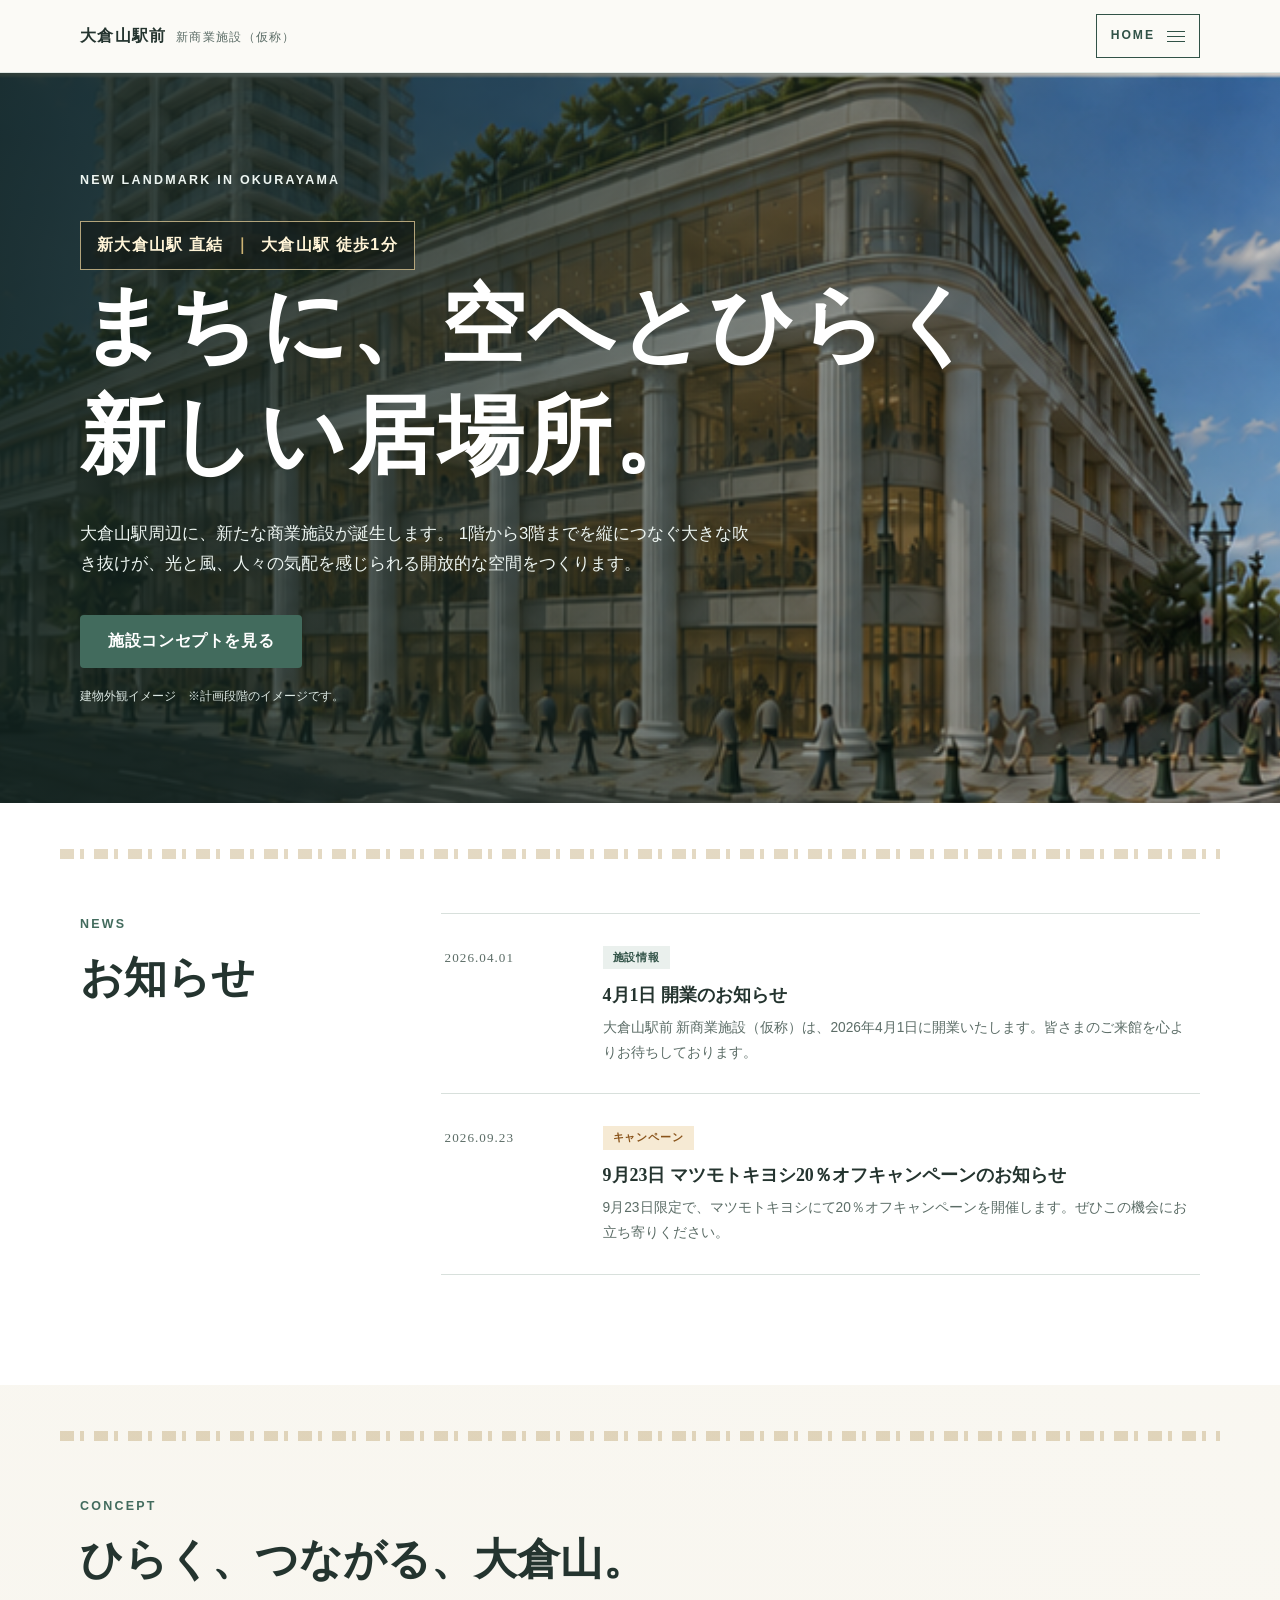
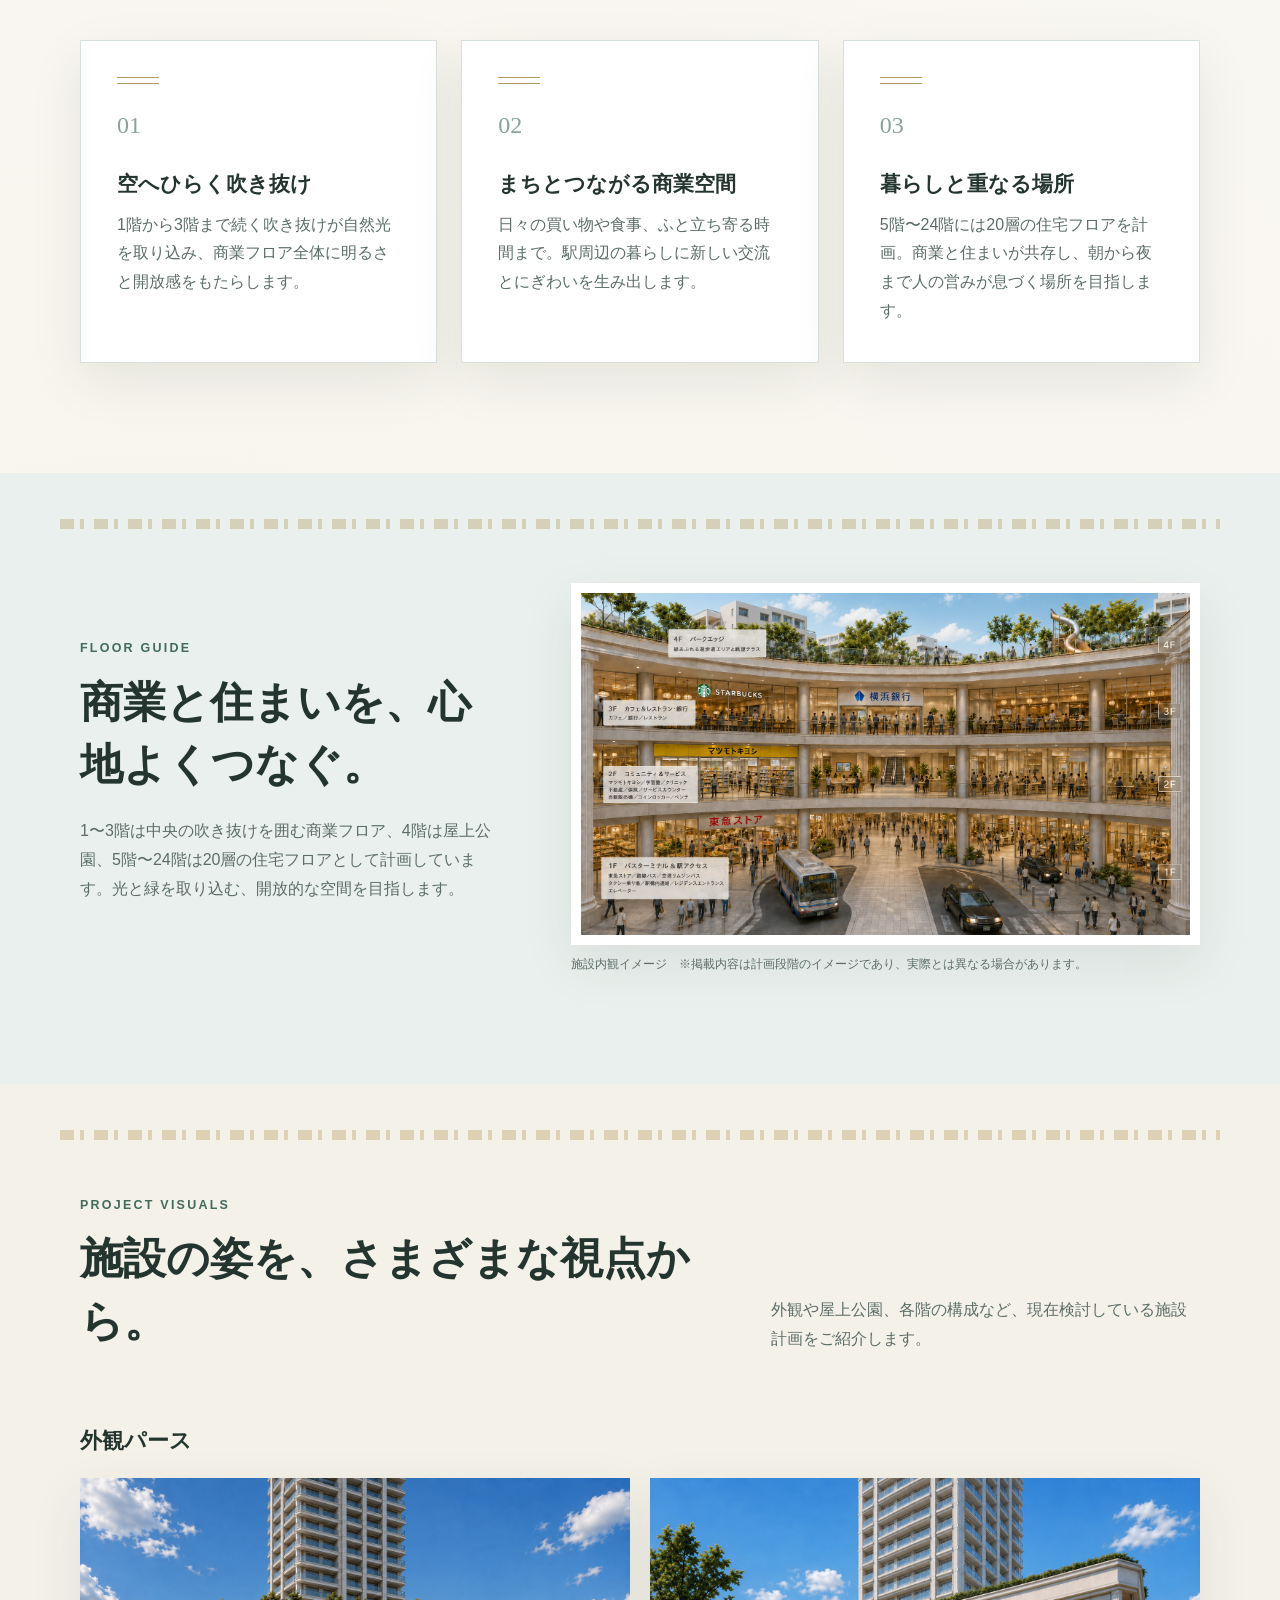
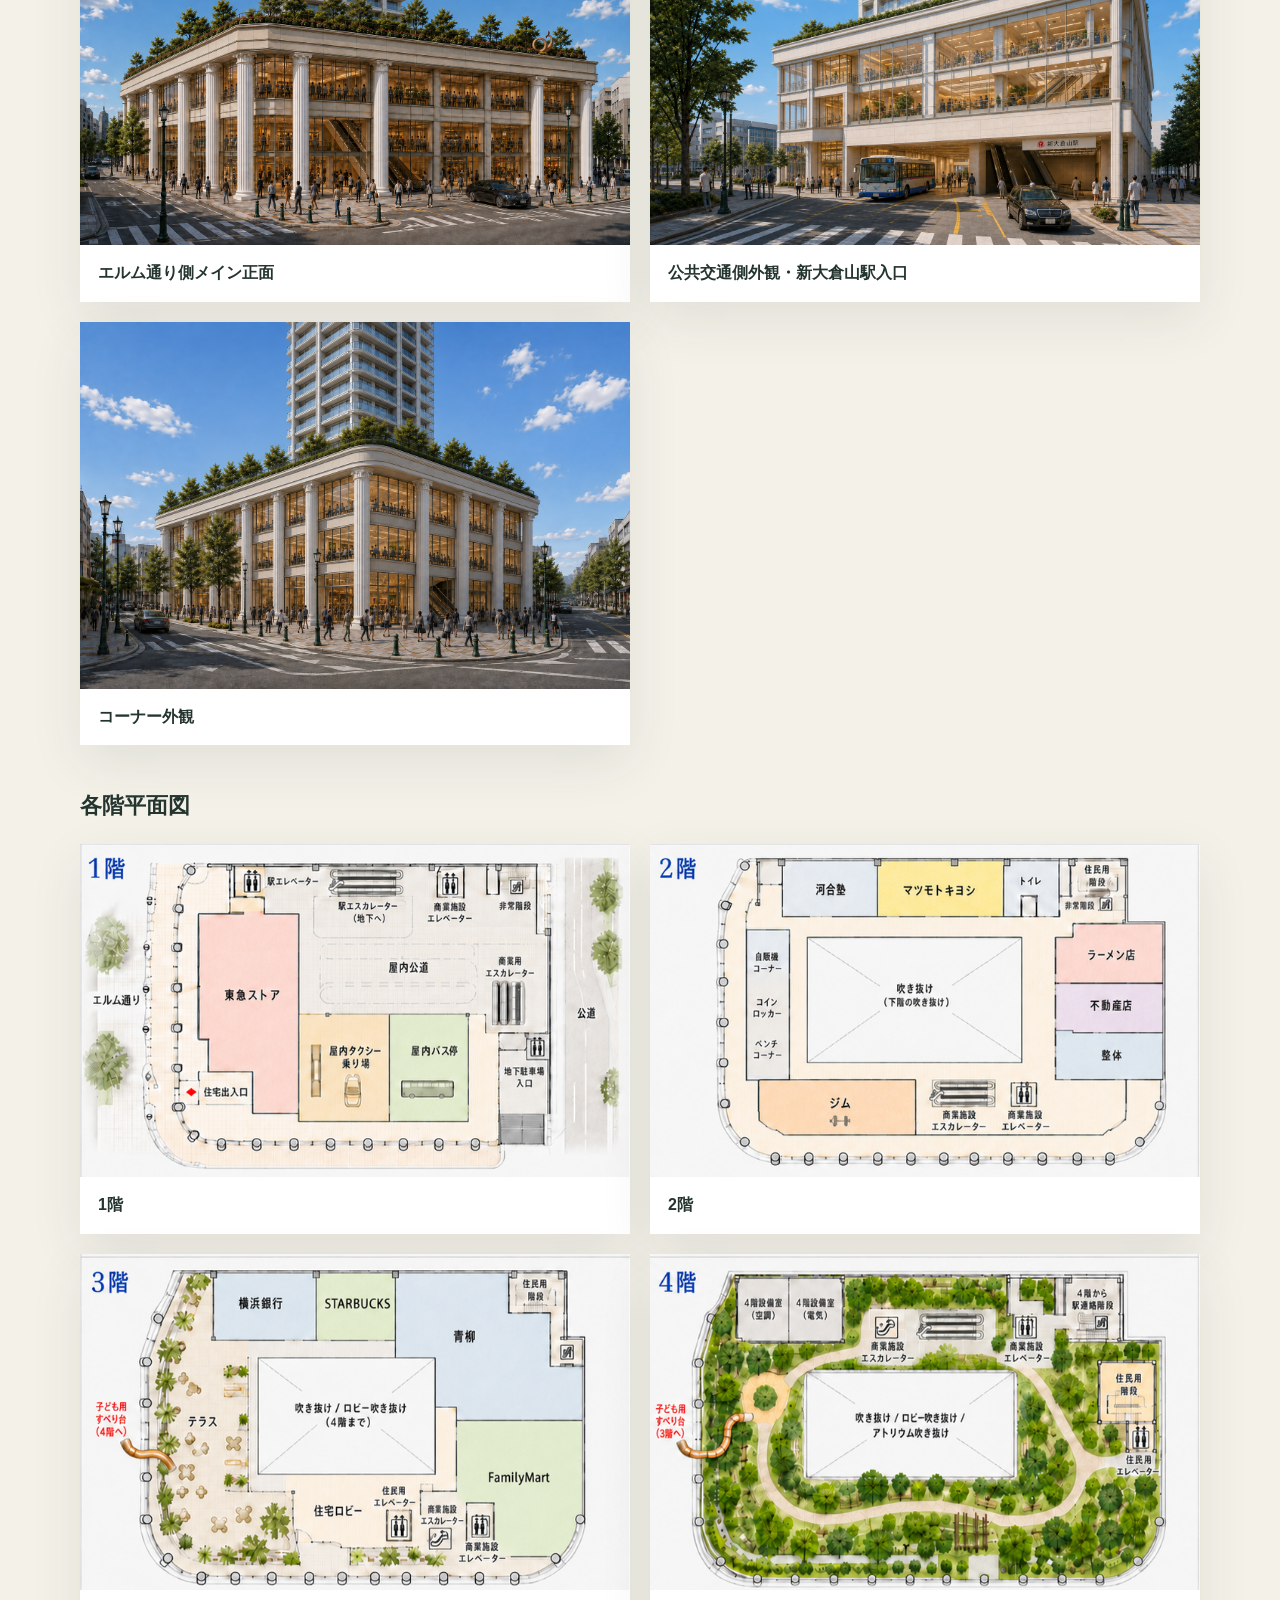
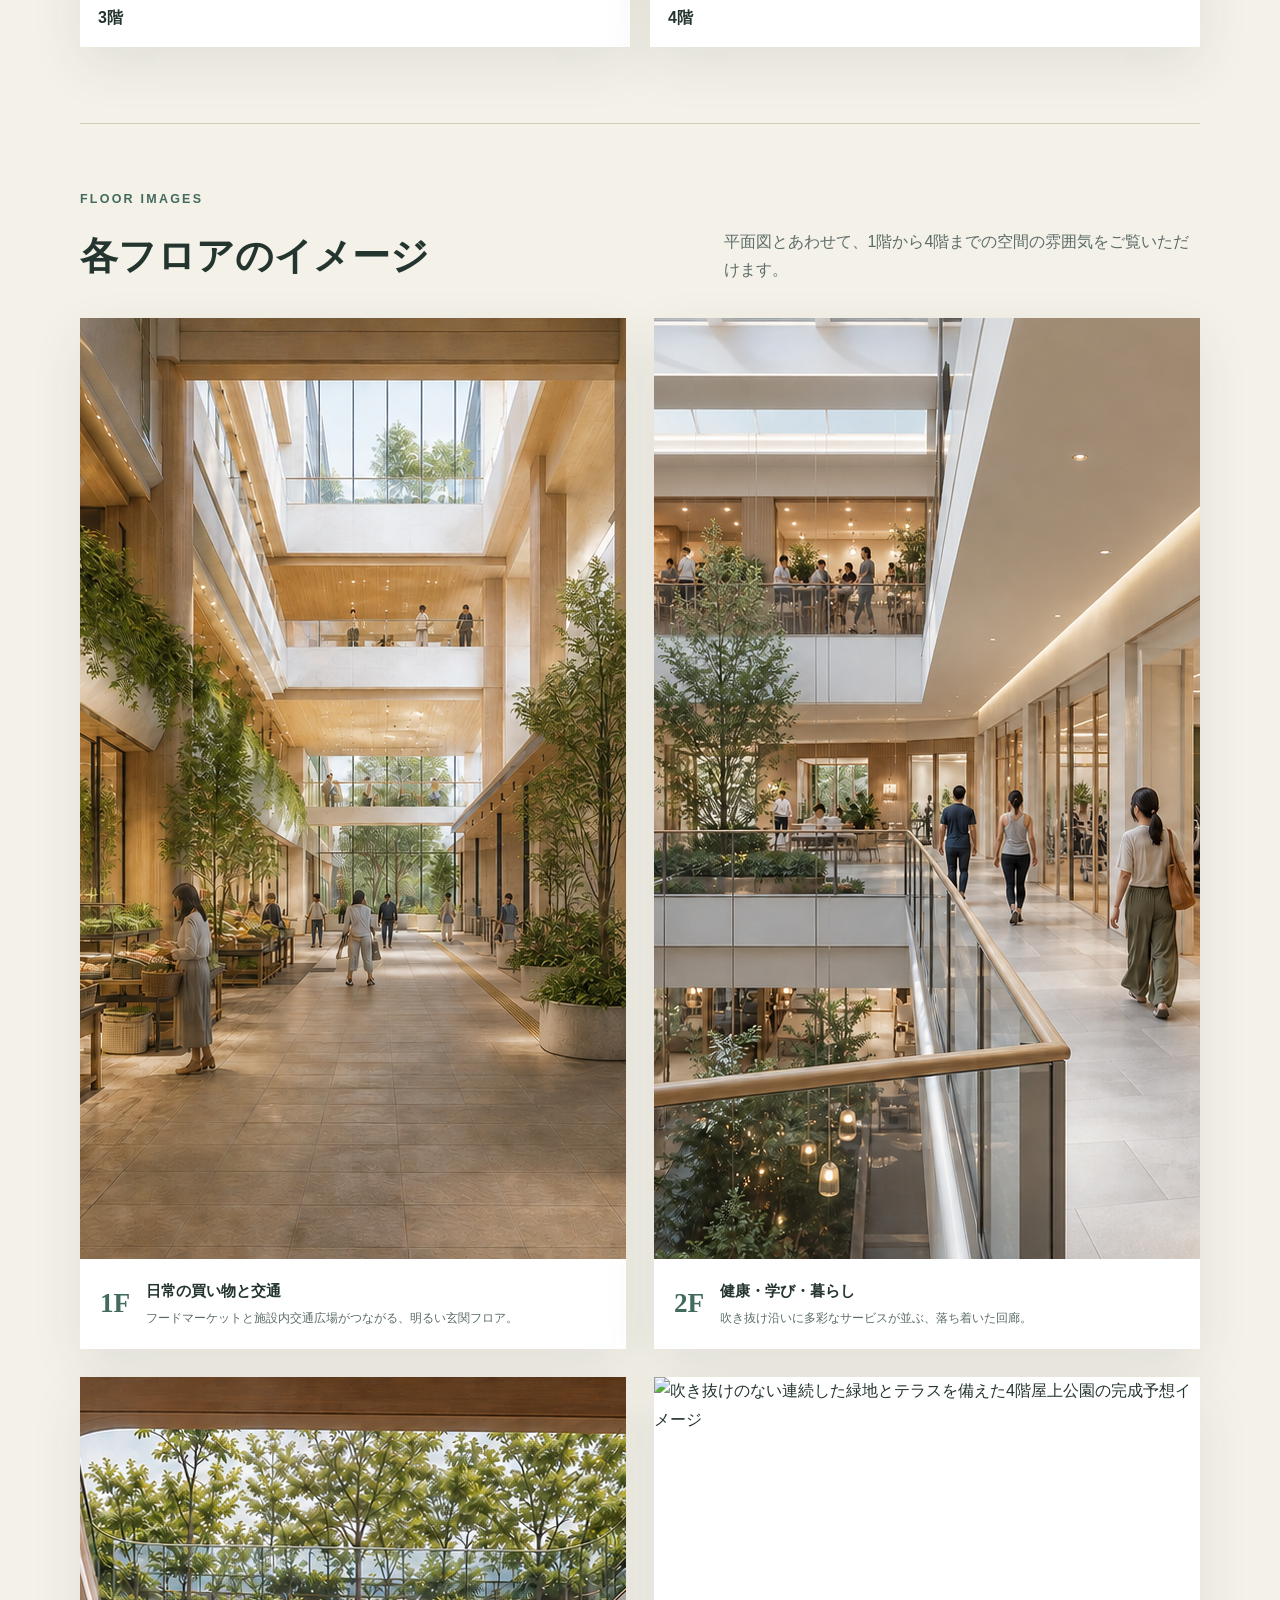
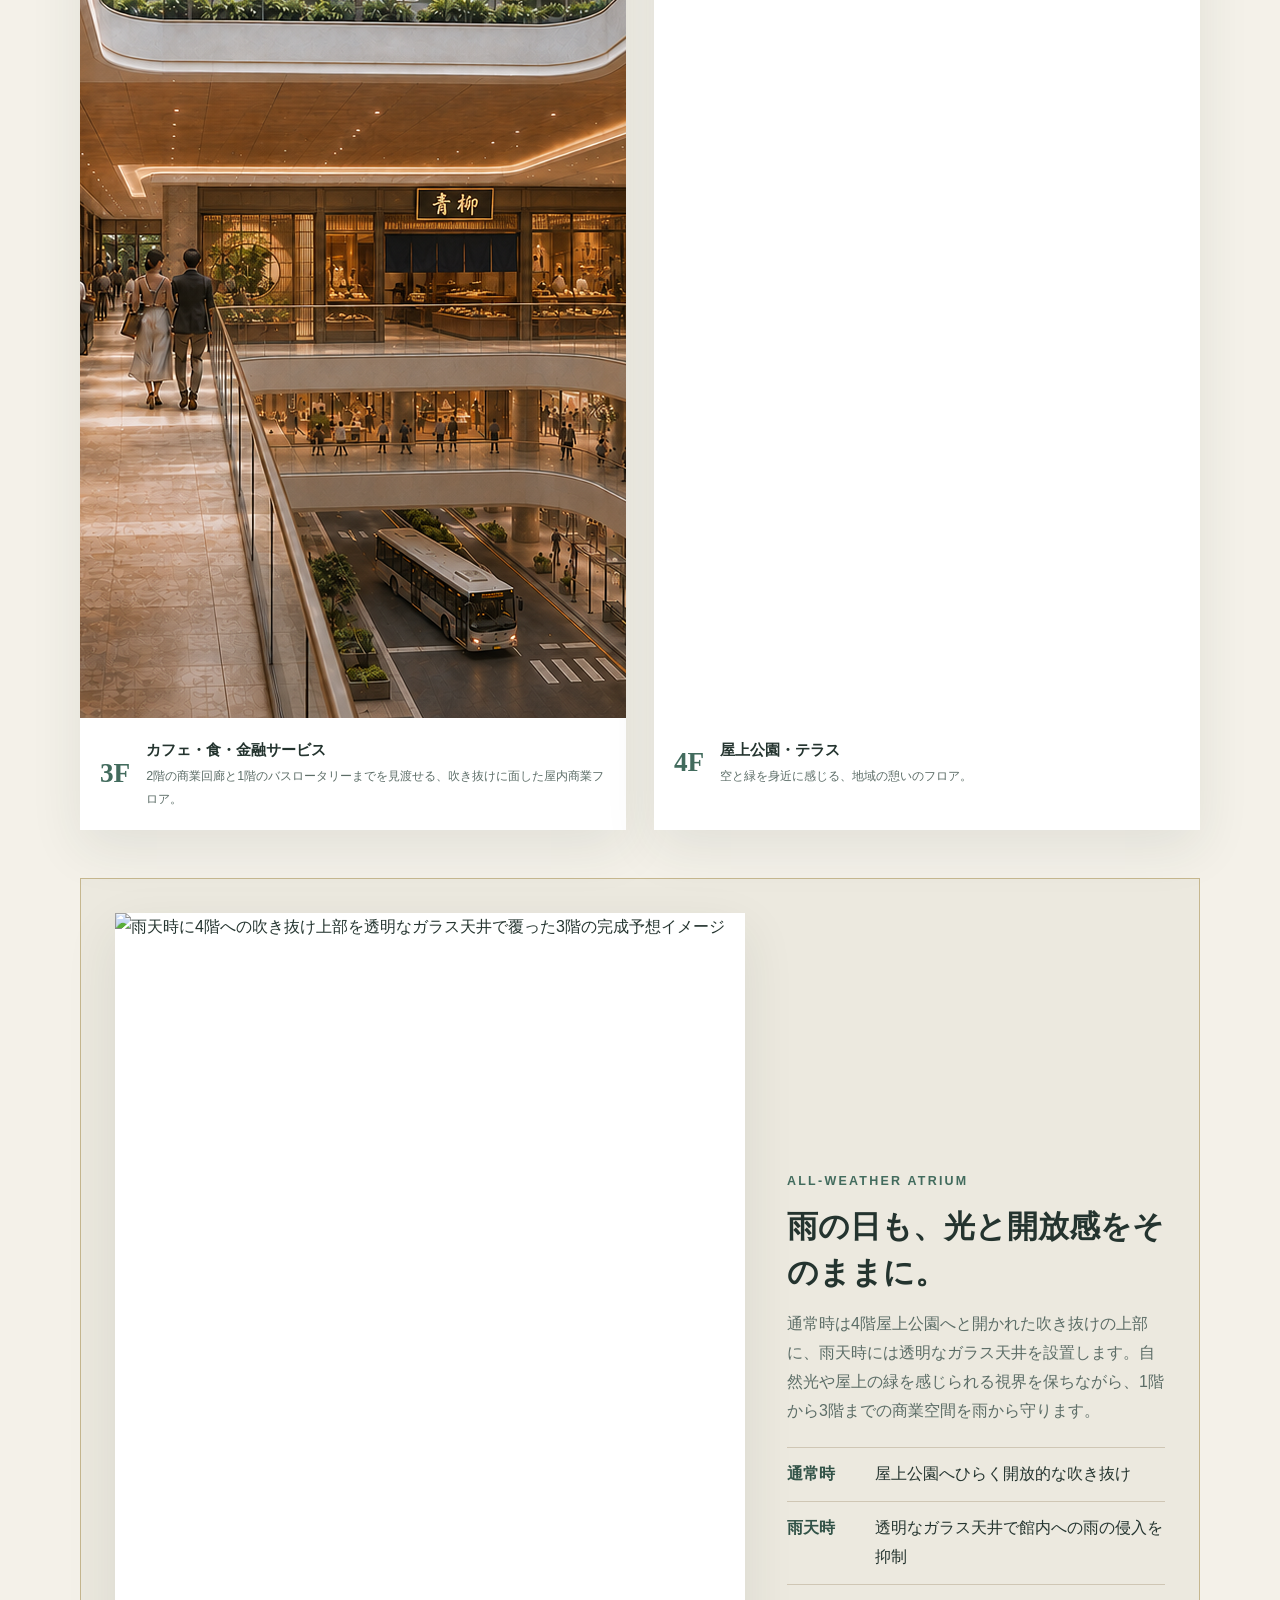
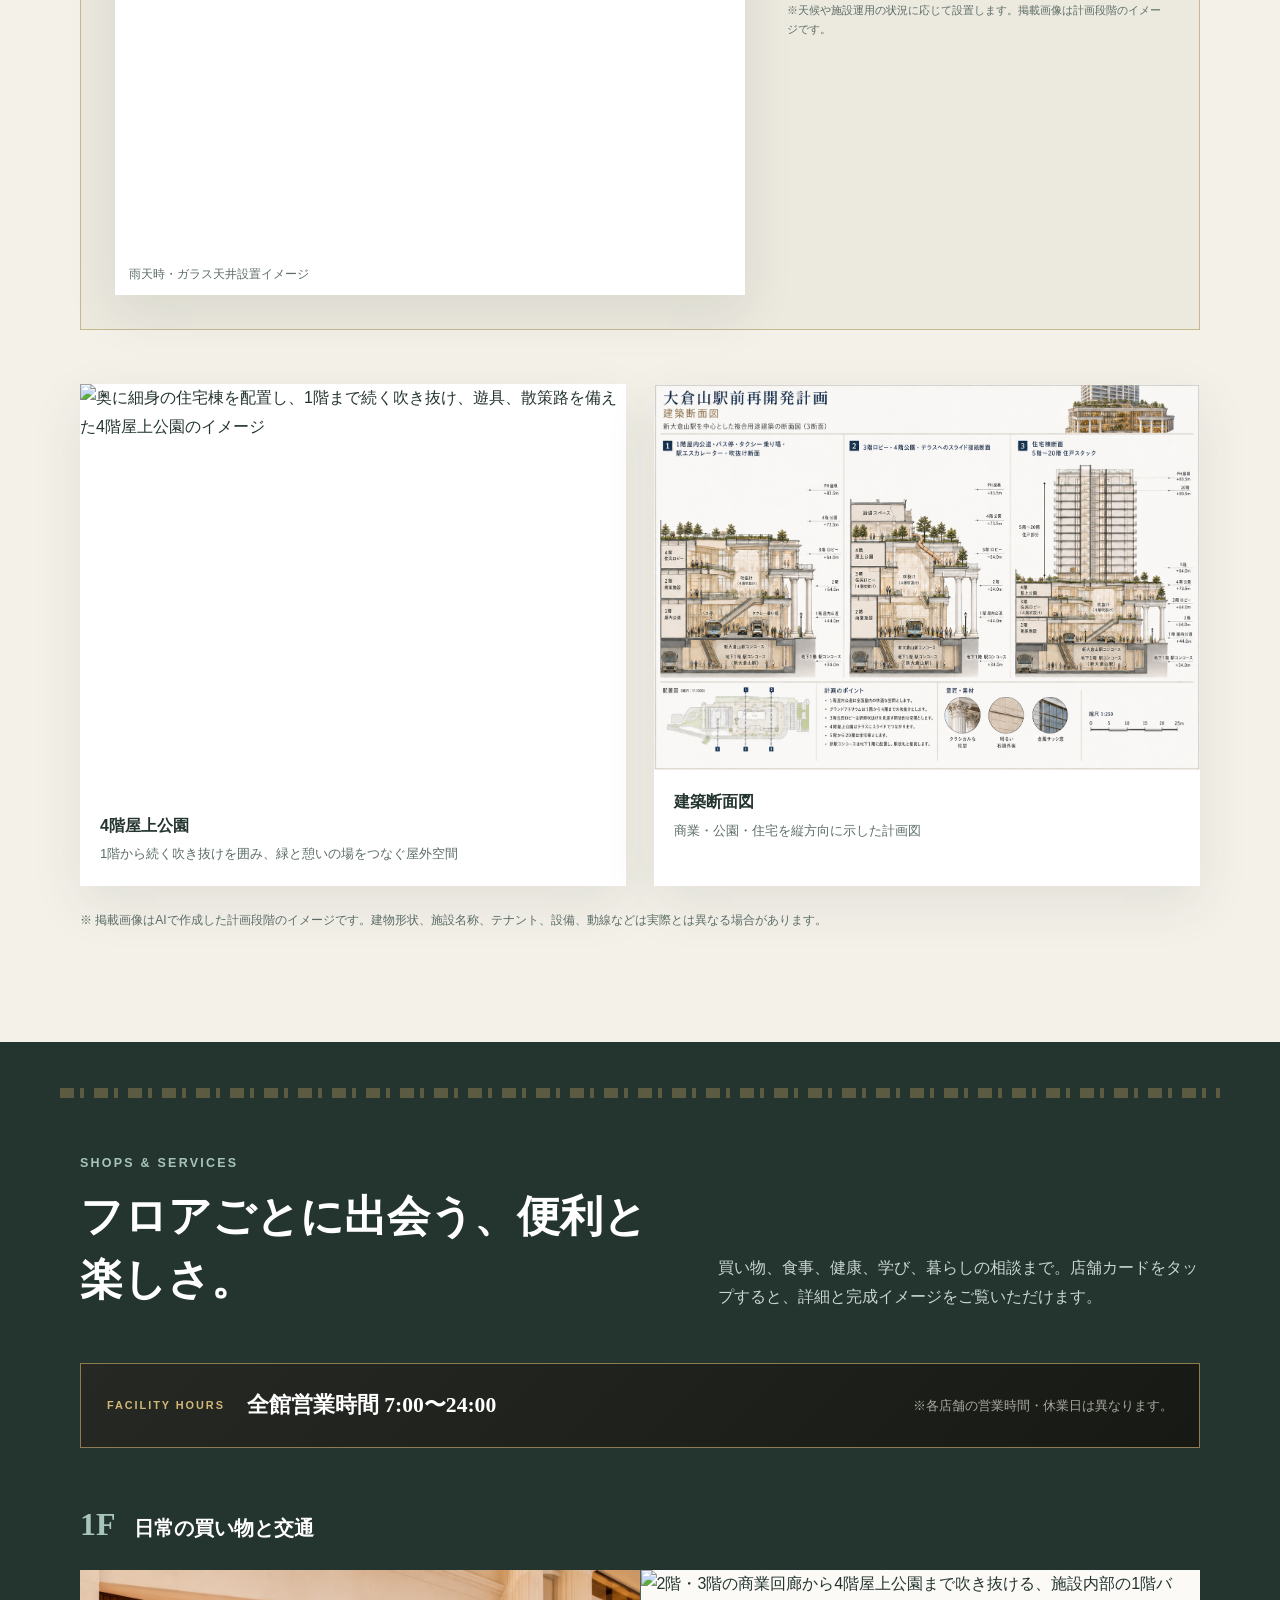
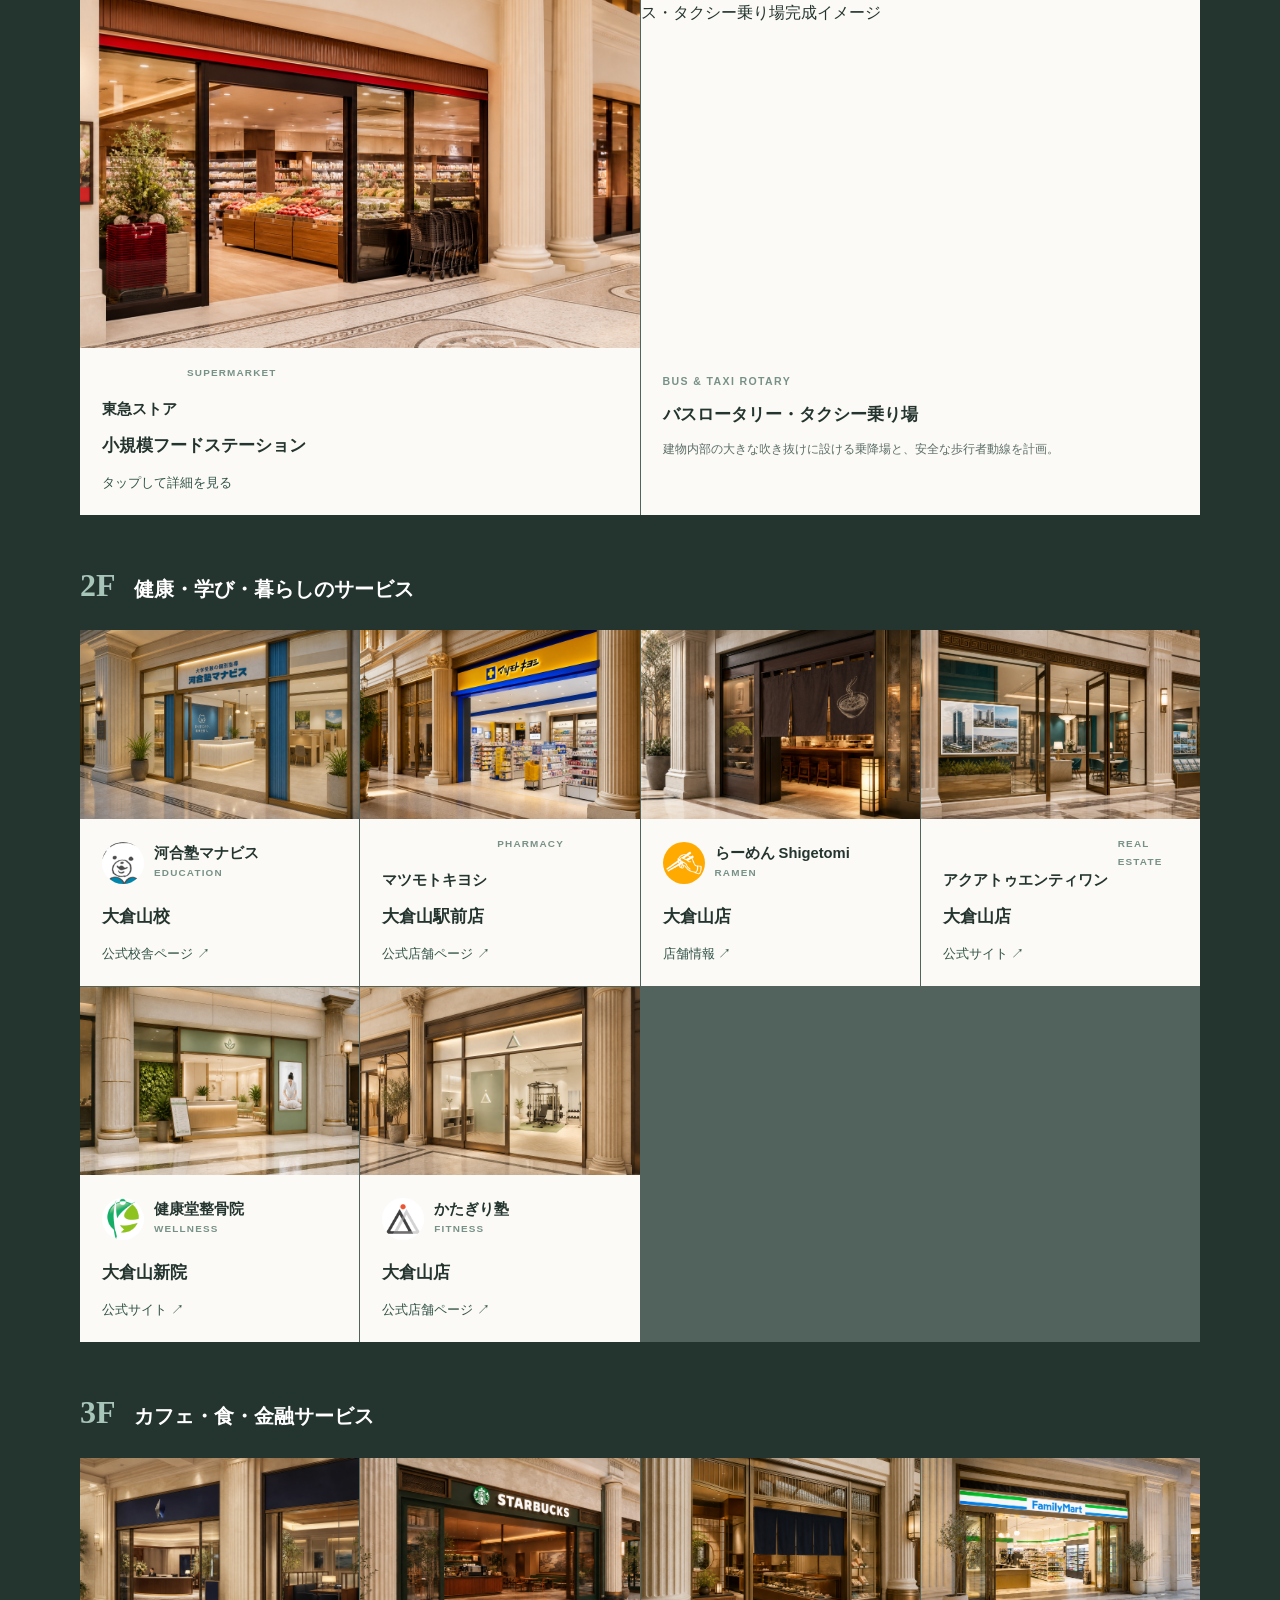
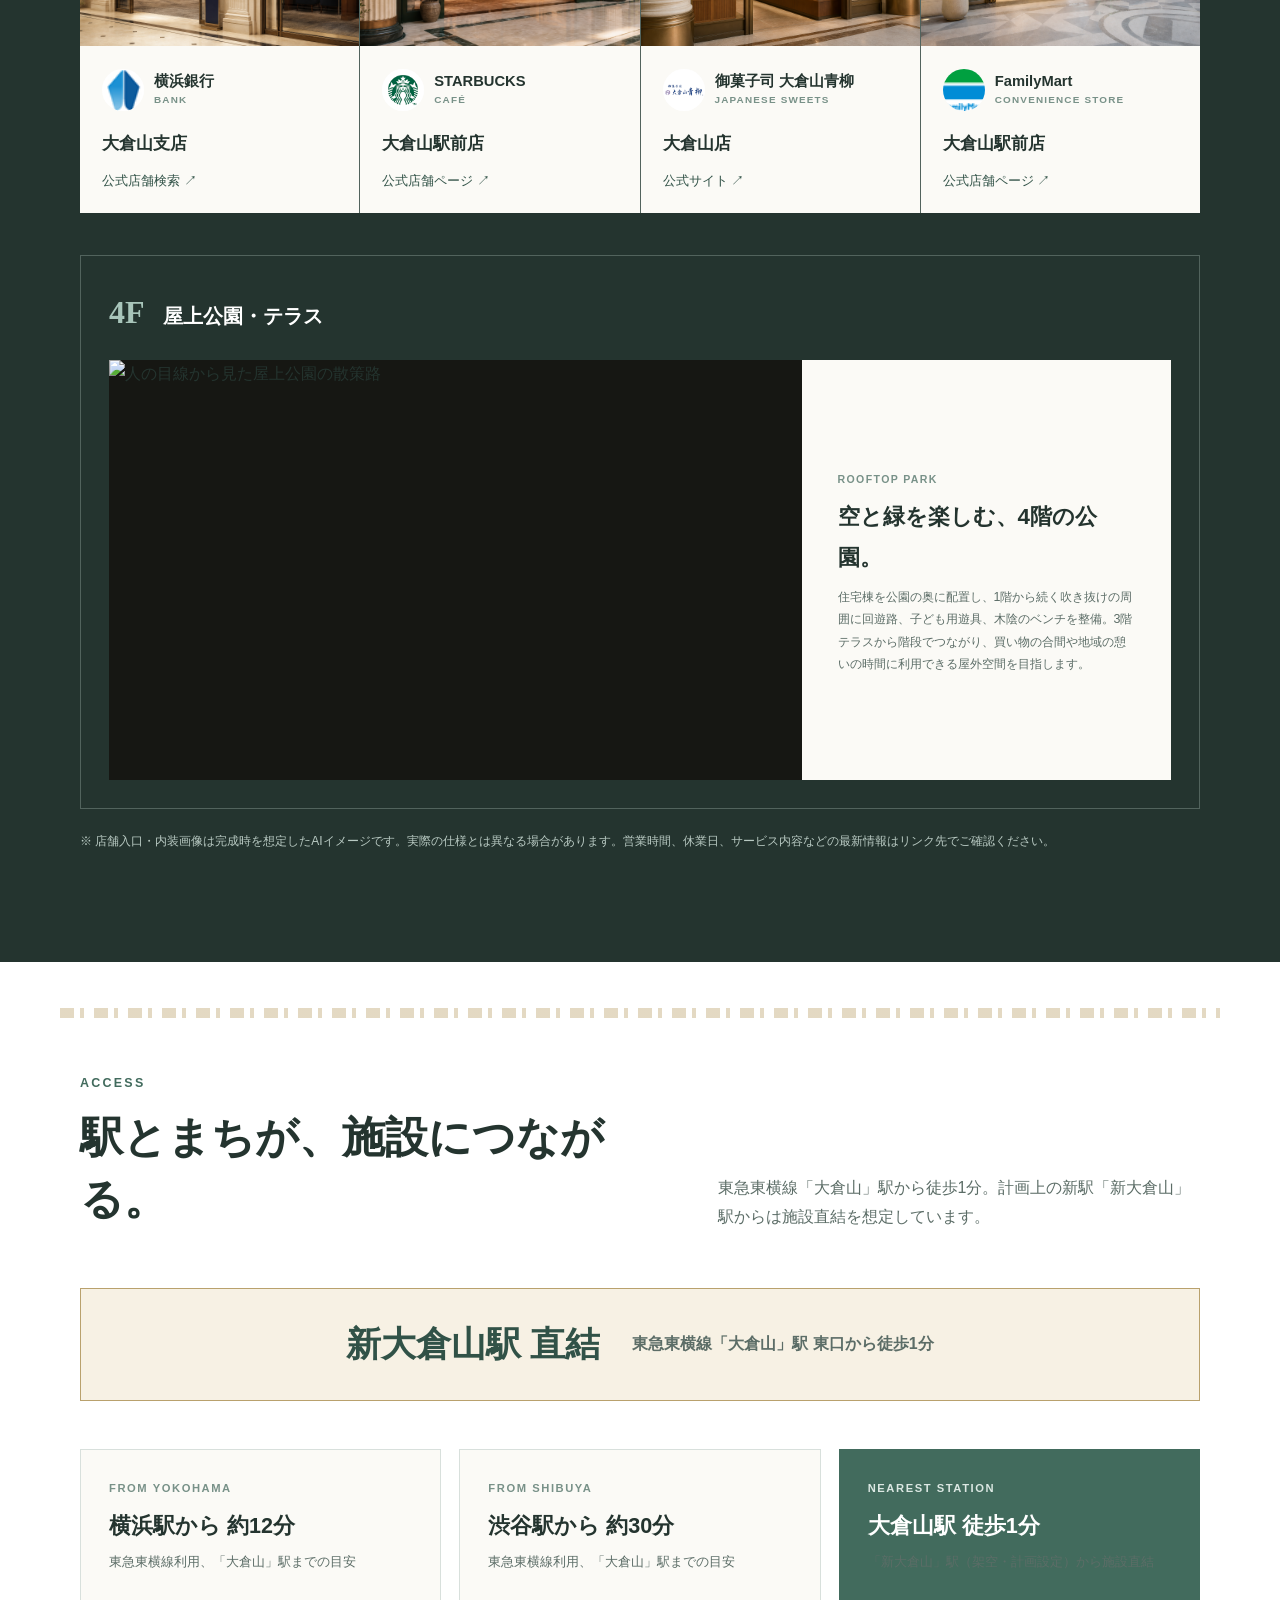
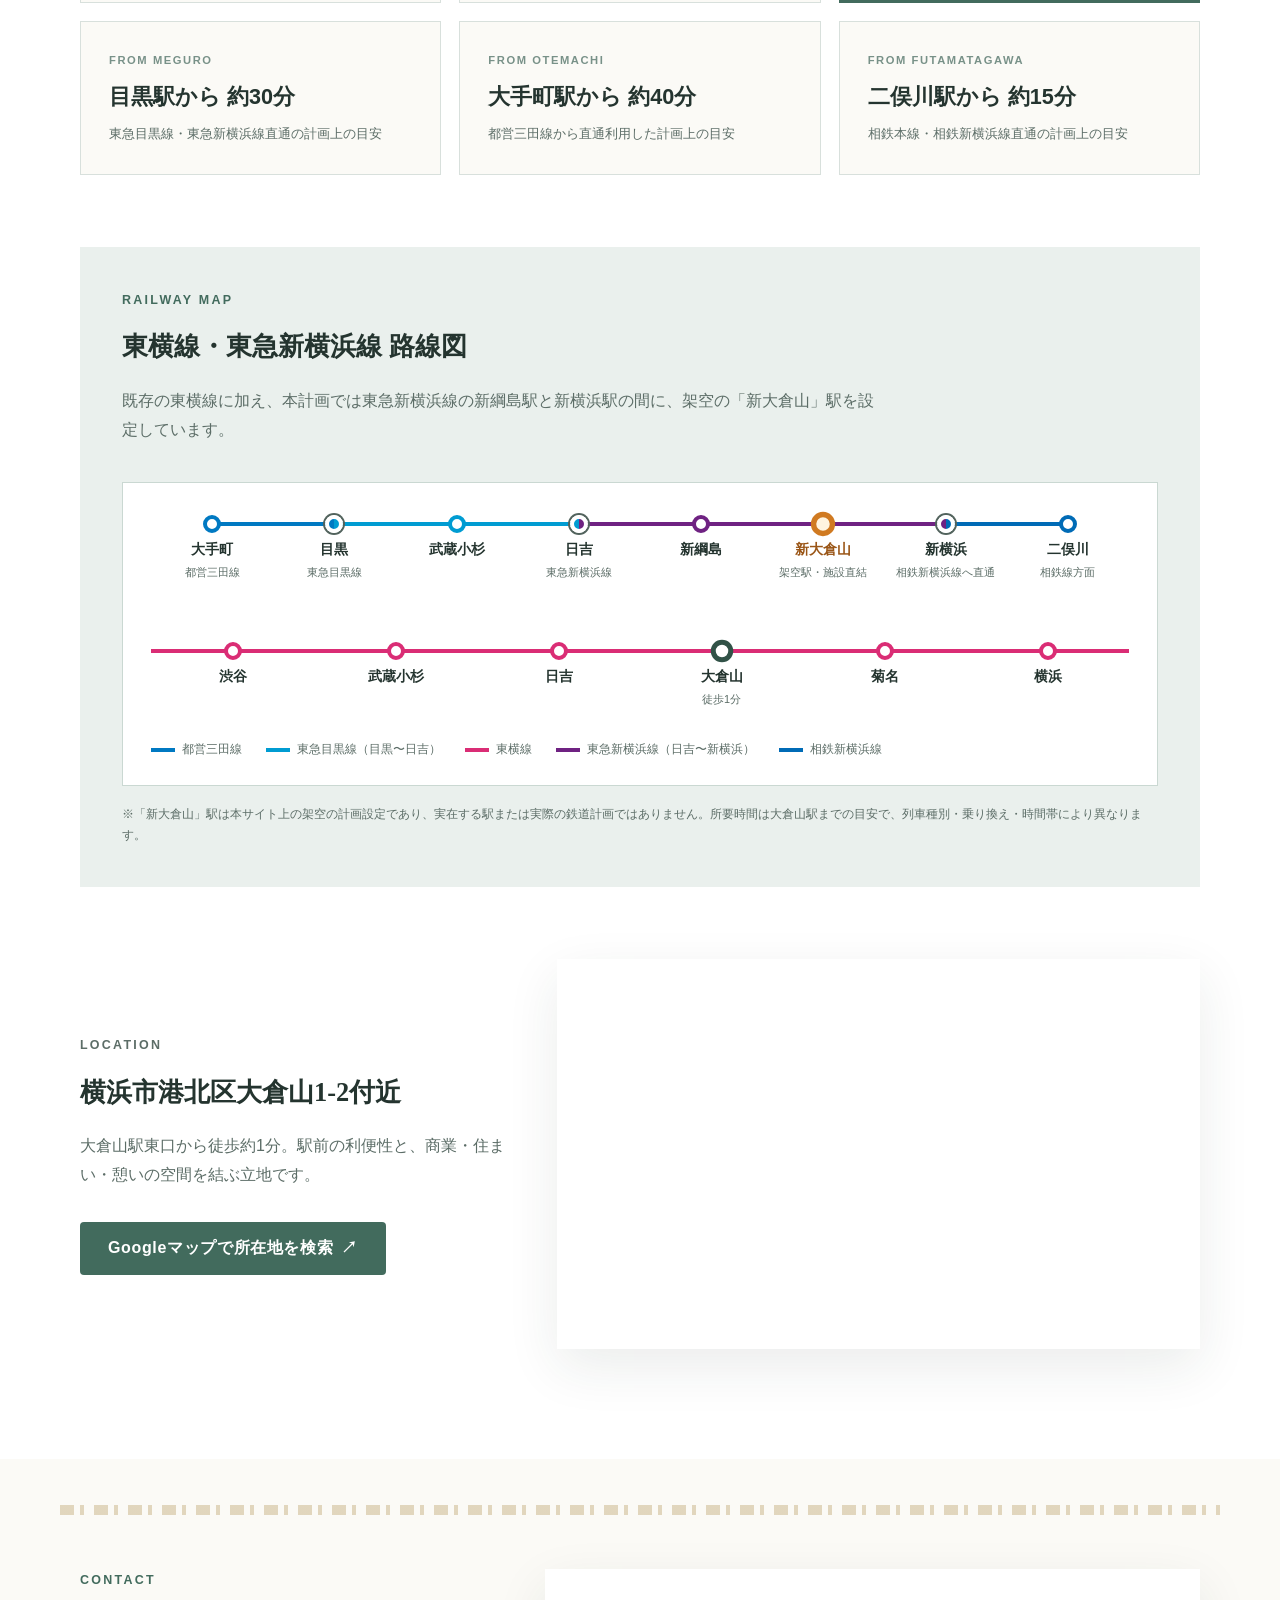
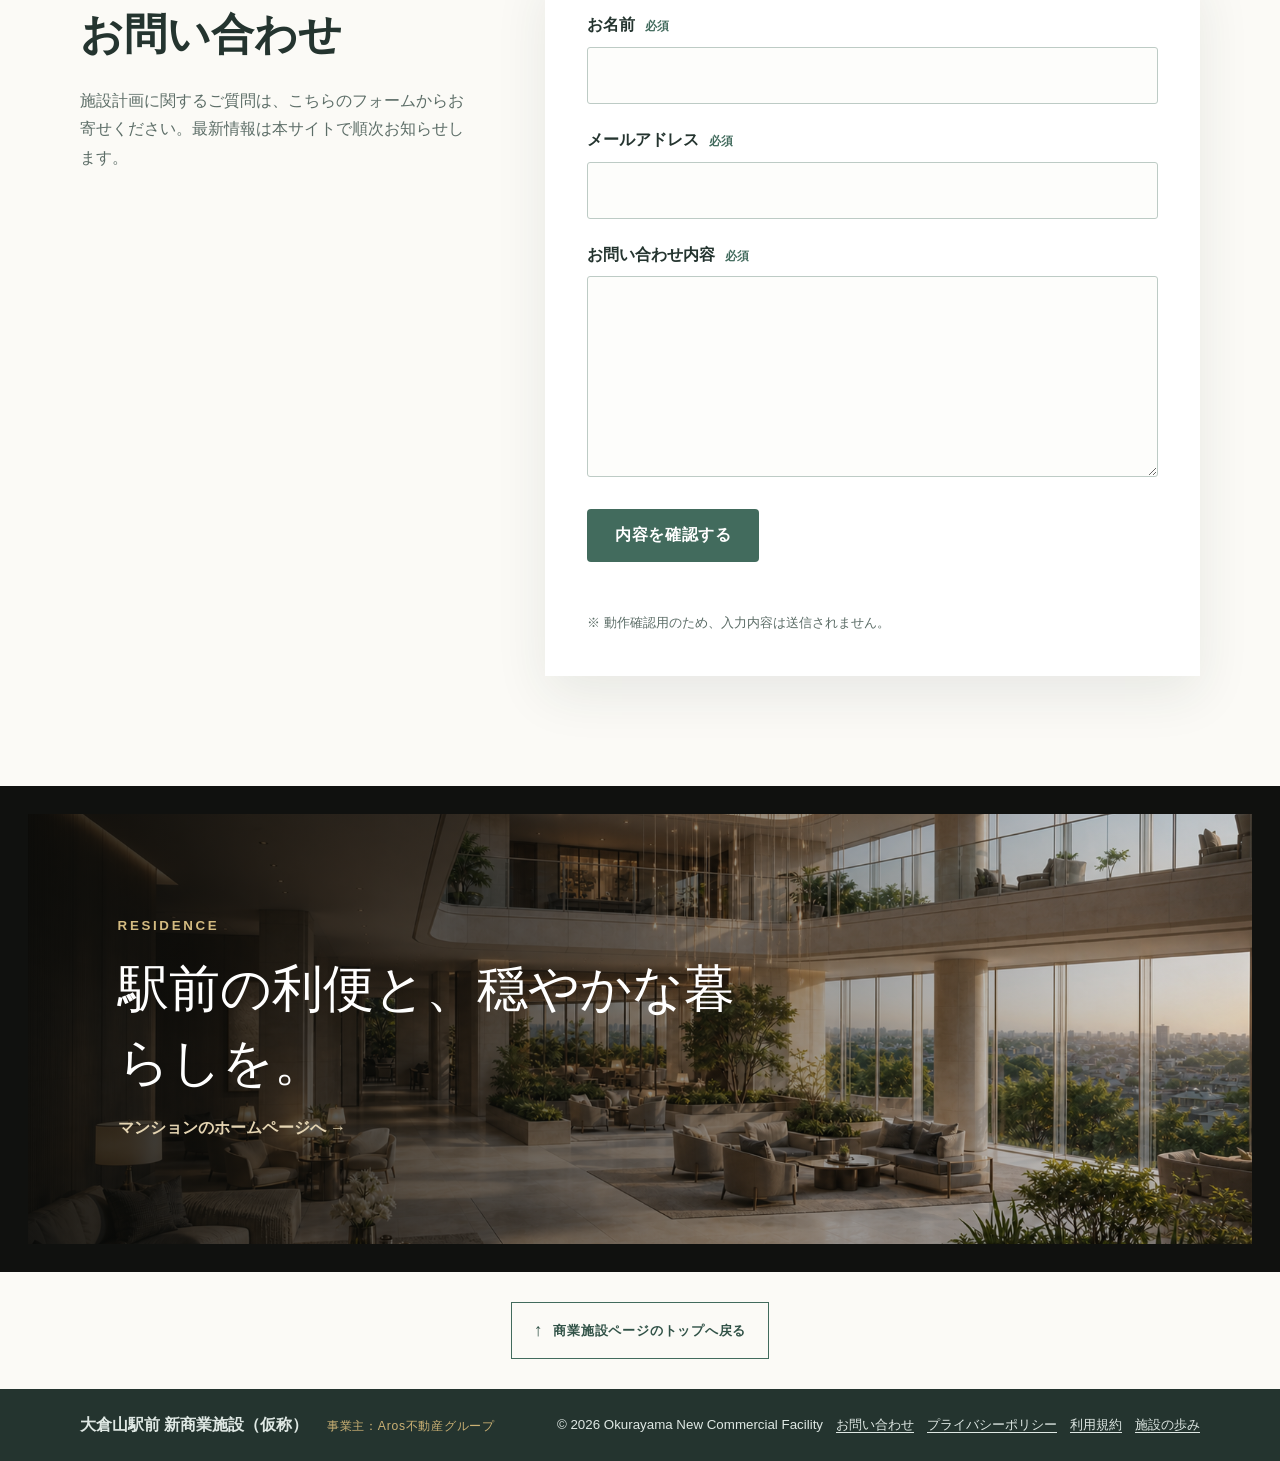
==== commit 5f859ae0: "Refine rooftop park tower and atrium" ====
--- a/index.html
+++ b/index.html
@@ -22,7 +22,7 @@
     <main id="top">
       <section class="hero" aria-labelledby="hero-title">
         <svg class="hero-building" viewBox="613 547 860 363" preserveAspectRatio="xMidYMid slice" role="img" aria-label="エルム通り南側から見た商業施設とレジデンスタワーの外観イメージ">
-          <image href="images/okurayama-exterior-views-v5.png" width="1491" height="1055"></image>
+          <image href="images/okurayama-exterior-views-v6.png" width="1491" height="1055"></image>
         </svg>
         <div class="container hero-inner">
           <p class="eyebrow">New Landmark in Okurayama</p>
@@ -147,8 +147,8 @@
 
           <div class="visual-grid supporting-visuals">
             <figure class="visual-card">
-              <img src="images/okurayama-rooftop-park-v4.png" alt="3階の広いテラスから階段でつながる、遊具と散策路を備えた4階屋上公園のイメージ" width="1448" height="1086" loading="lazy">
-              <figcaption><strong>4階屋上公園</strong><span>緑と憩いの場をつなぐ屋外空間のイメージ</span></figcaption>
+              <img src="images/okurayama-rooftop-park-v5.png" alt="奥に細身の住宅棟を配置し、1階まで続く吹き抜け、遊具、散策路を備えた4階屋上公園のイメージ" width="1448" height="1086" loading="lazy">
+              <figcaption><strong>4階屋上公園</strong><span>1階から続く吹き抜けを囲み、緑と憩いの場をつなぐ屋外空間</span></figcaption>
             </figure>
             <figure class="visual-card">
               <img src="images/okurayama-building-sections.png" alt="商業フロア、吹き抜け、屋上公園、住宅棟の関係を示した建築断面図" width="1491" height="1055" loading="lazy">
@@ -198,7 +198,7 @@
           </section>
           <section class="tenant-floor tenant-floor-park" aria-labelledby="floor-4-title">
             <div class="tenant-floor-heading"><span>4F</span><h3 id="floor-4-title">屋上公園・テラス</h3></div>
-            <div class="park-feature"><div class="slideshow park-slideshow" data-slideshow data-interval="4000"><img class="slideshow-slide is-active" src="images/okurayama-rooftop-park-v4.png" alt="3階テラスから階段でつながる4階屋上公園の全景"><img class="slideshow-slide" src="images/okurayama-rooftop-park-human-v1.png" alt="人の目線から見た屋上公園の散策路"><img class="slideshow-slide" src="images/okurayama-rooftop-park-human-v2.png" alt="人の目線から見た屋上公園のカフェテラス"></div><div><span>ROOFTOP PARK</span><h4>空と緑を楽しむ、4階の公園。</h4><p>3階の広いテラスから階段でつながる屋上公園に、回遊路、子ども用遊具、木陰のベンチを配置。買い物の合間や地域の憩いの時間に利用できる屋外空間を目指します。</p></div></div>
+            <div class="park-feature"><div class="slideshow park-slideshow" data-slideshow data-interval="4000"><img class="slideshow-slide is-active" src="images/okurayama-rooftop-park-v5.png" alt="奥に住宅棟、中央に1階まで続く吹き抜けを配置した4階屋上公園の全景"><img class="slideshow-slide" src="images/okurayama-rooftop-park-human-v1.png" alt="人の目線から見た屋上公園の散策路"><img class="slideshow-slide" src="images/okurayama-rooftop-park-human-v2.png" alt="人の目線から見た屋上公園のカフェテラス"></div><div><span>ROOFTOP PARK</span><h4>空と緑を楽しむ、4階の公園。</h4><p>住宅棟を公園の奥に配置し、1階から続く吹き抜けの周囲に回遊路、子ども用遊具、木陰のベンチを整備。3階テラスから階段でつながり、買い物の合間や地域の憩いの時間に利用できる屋外空間を目指します。</p></div></div>
           </section>
           <p class="tenant-note">※ 店舗入口・内装画像は完成時を想定したAIイメージです。実際の仕様とは異なる場合があります。営業時間、休業日、サービス内容などの最新情報はリンク先でご確認ください。</p>
         </div>
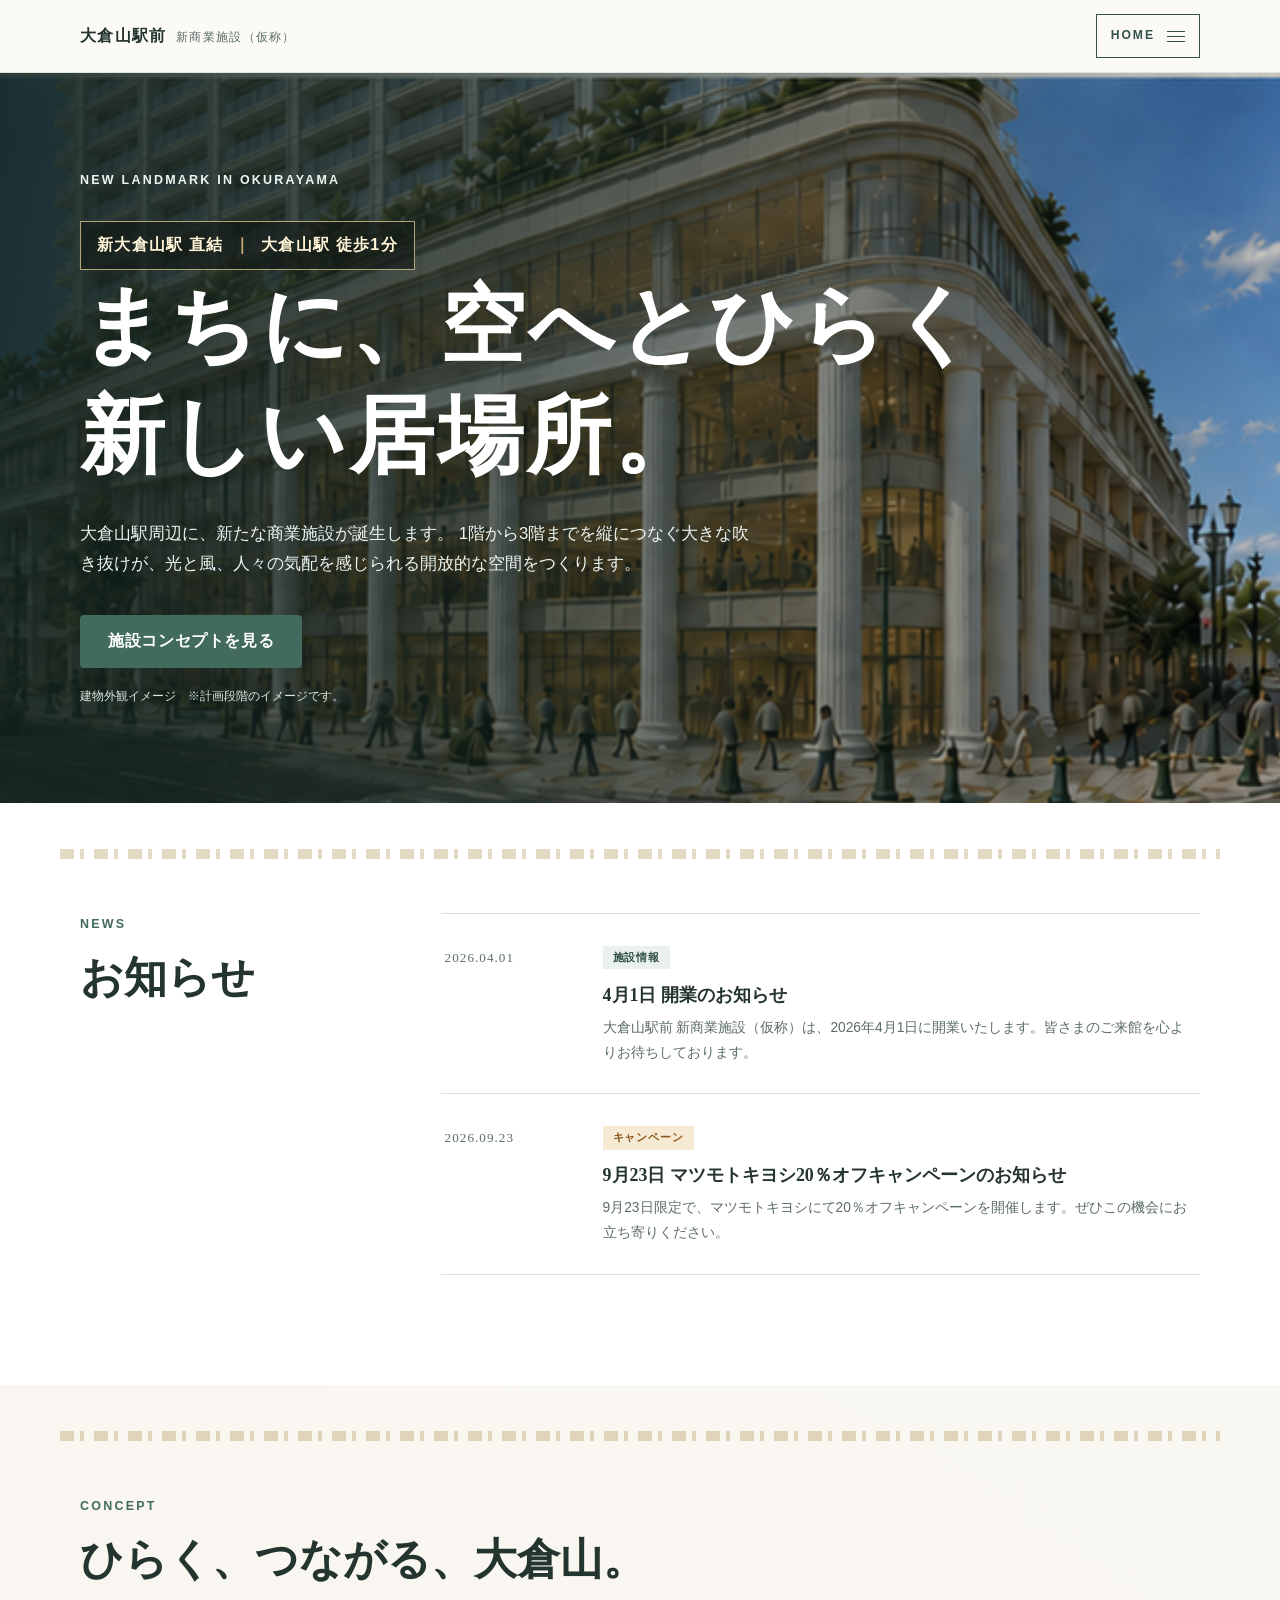
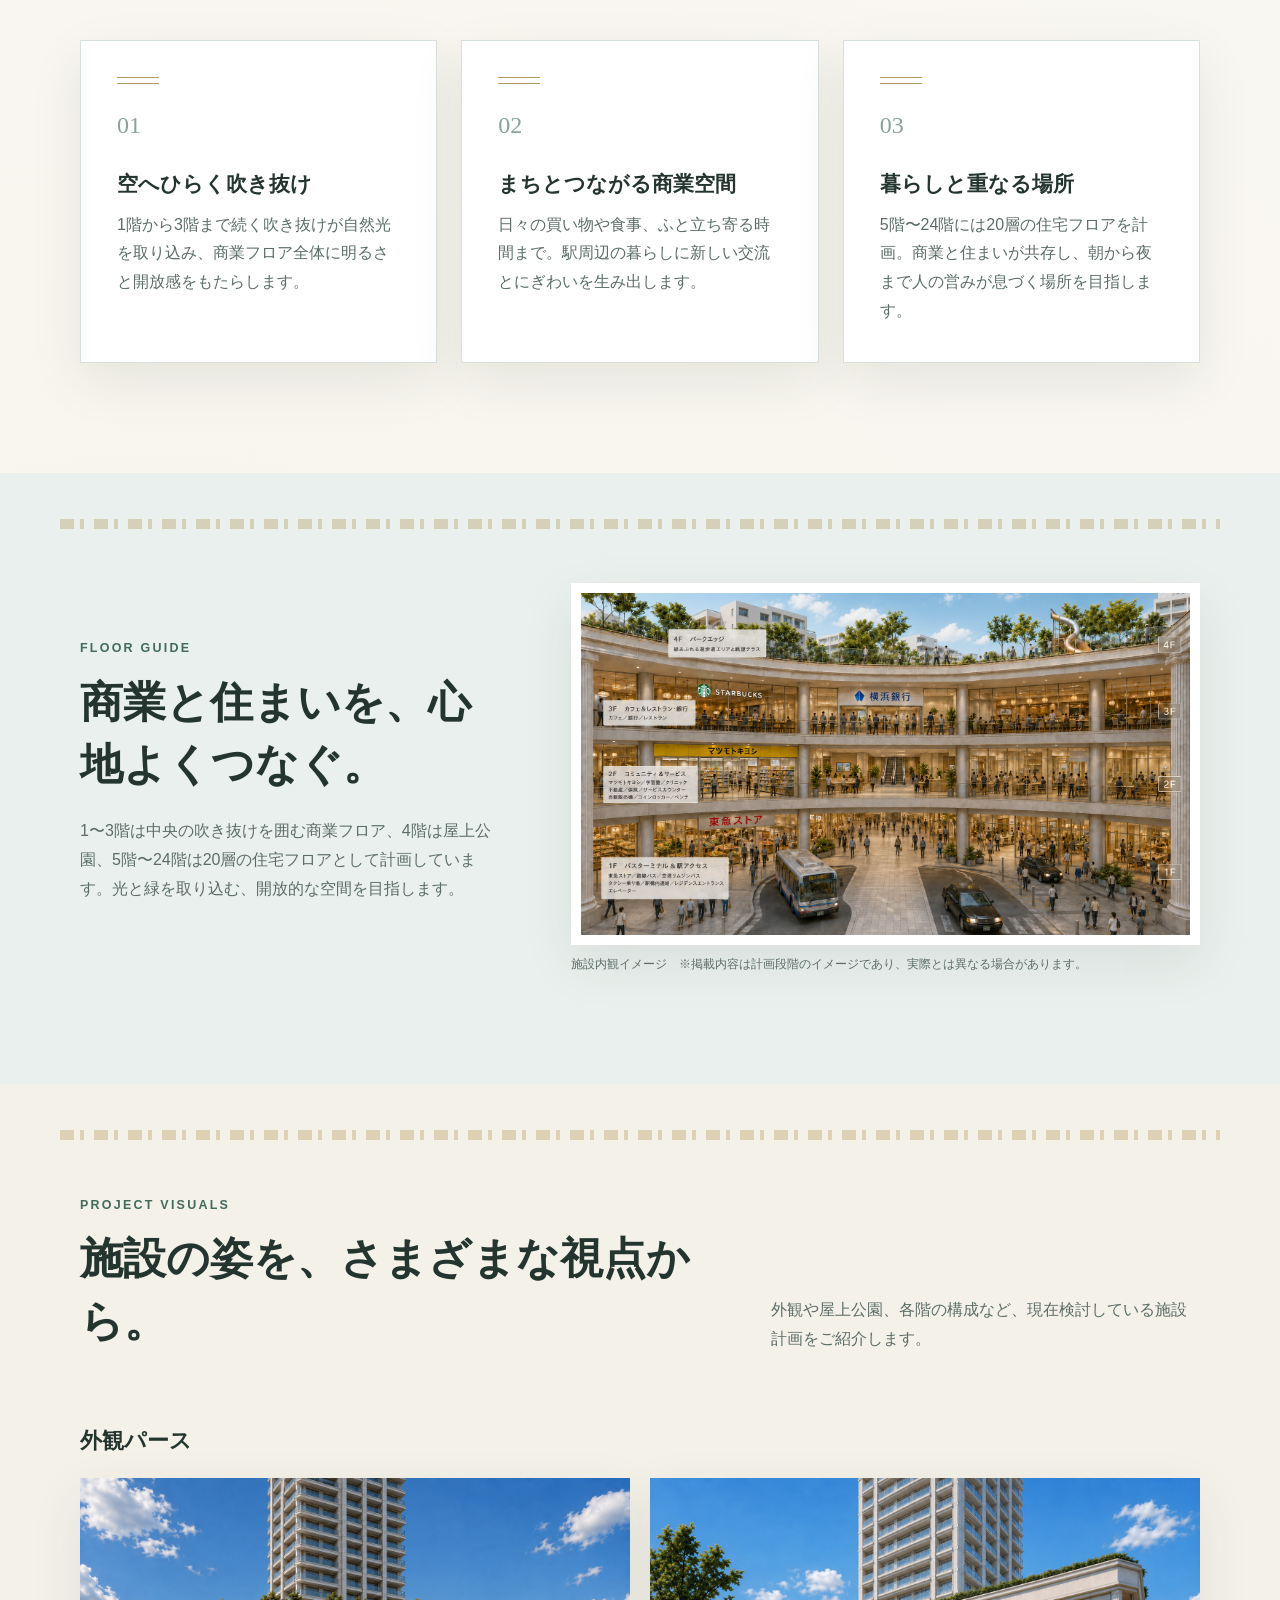
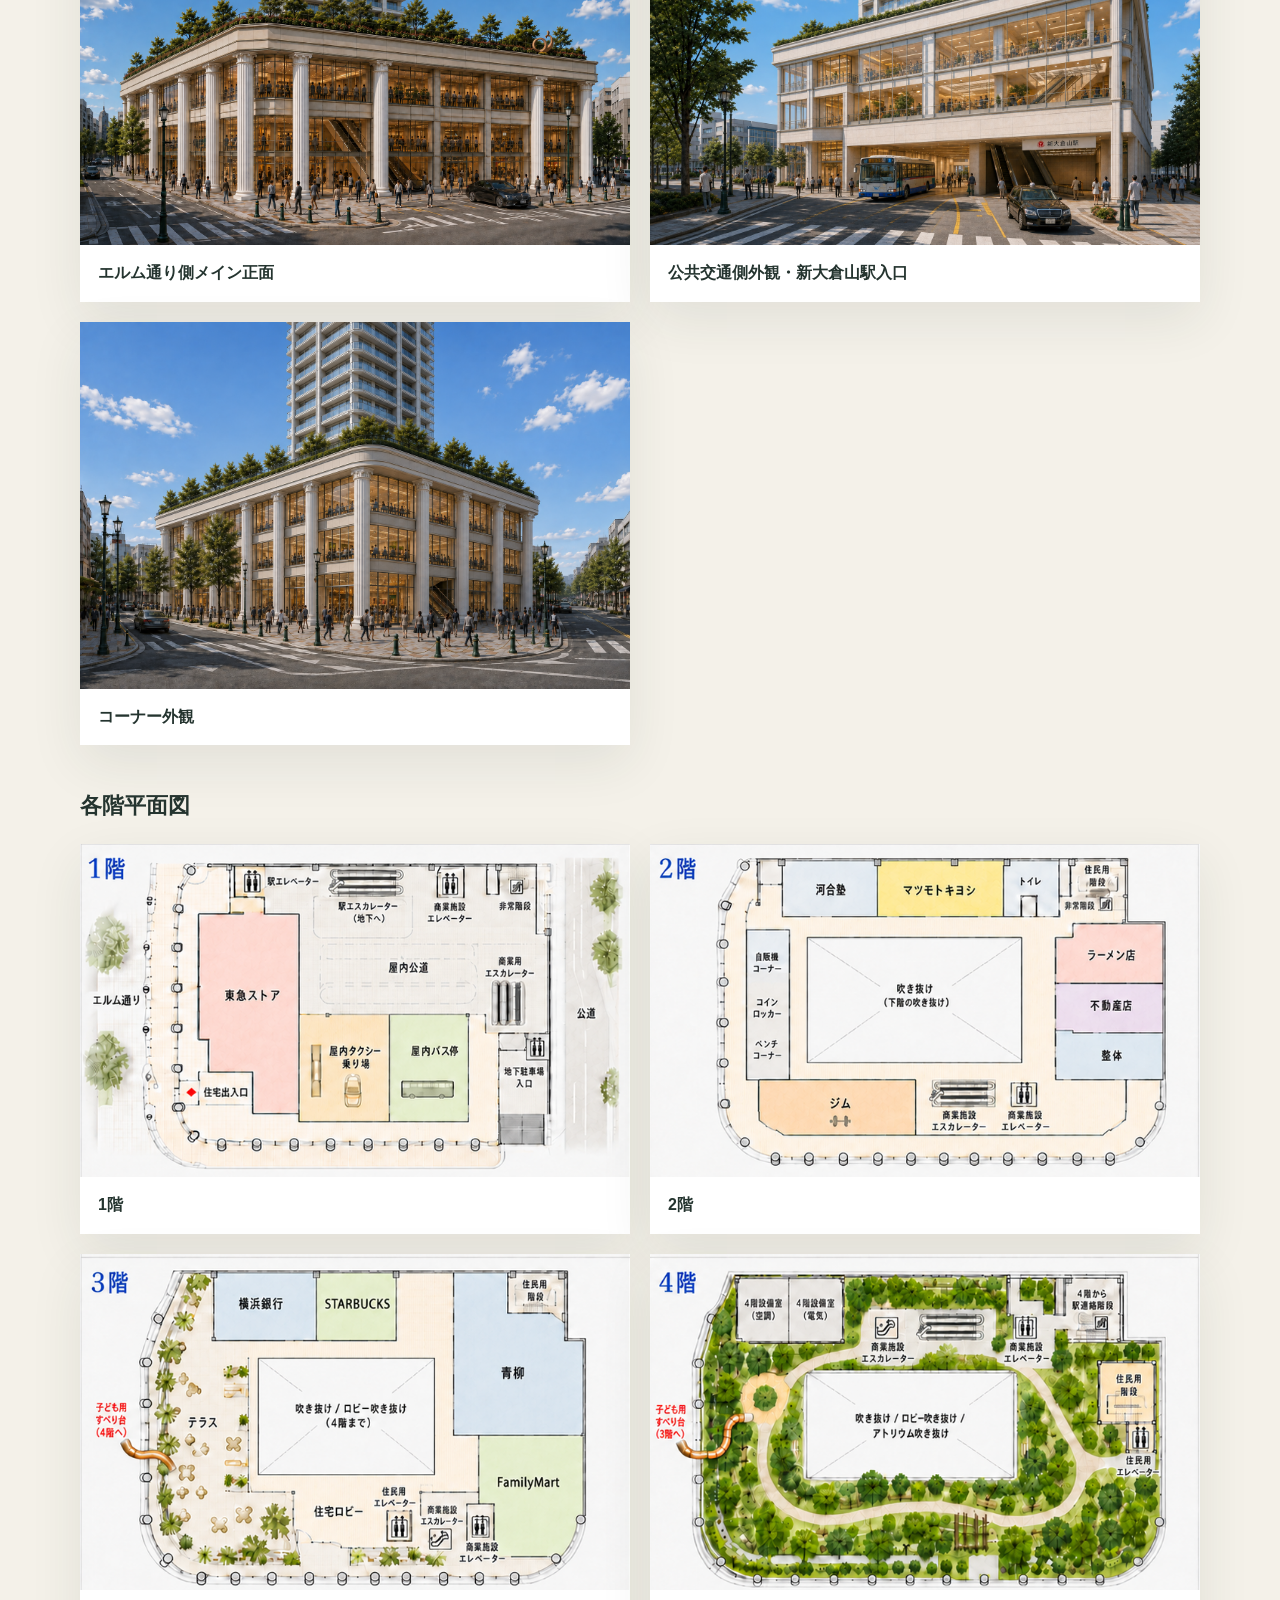
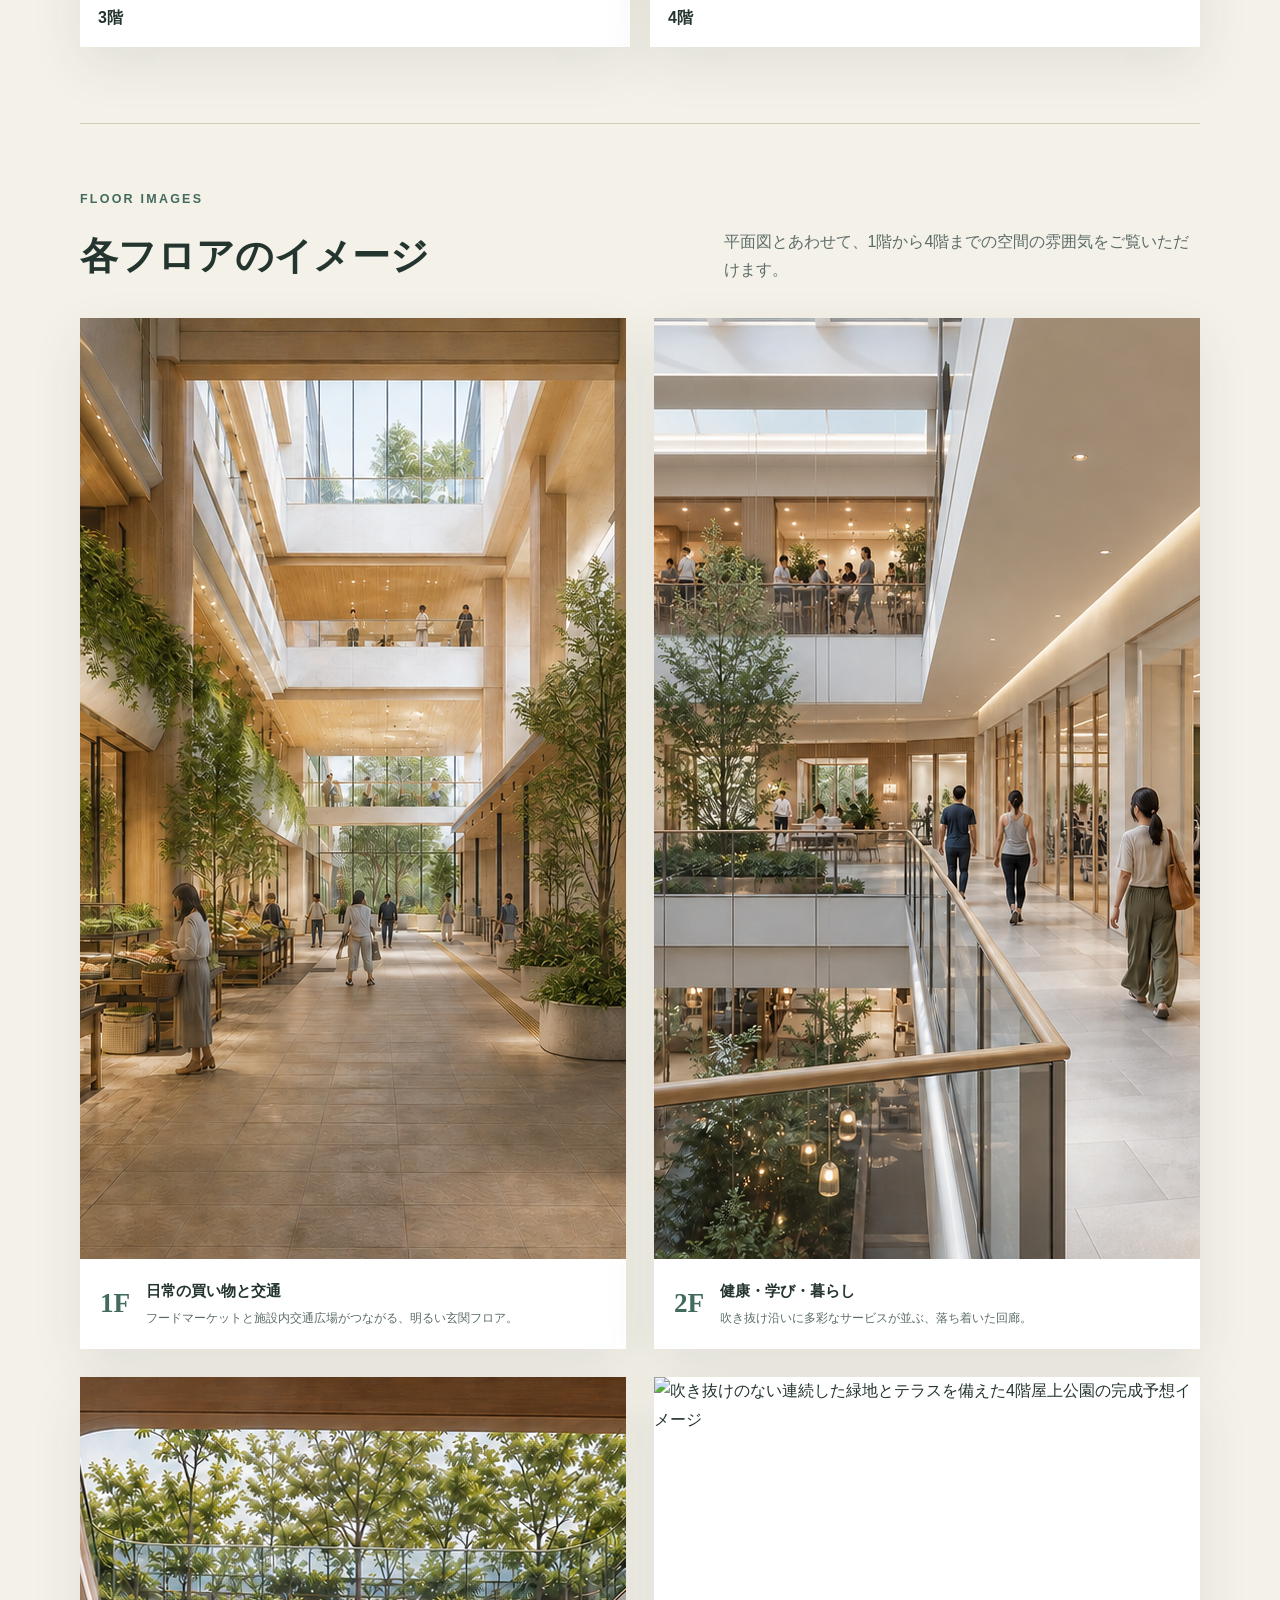
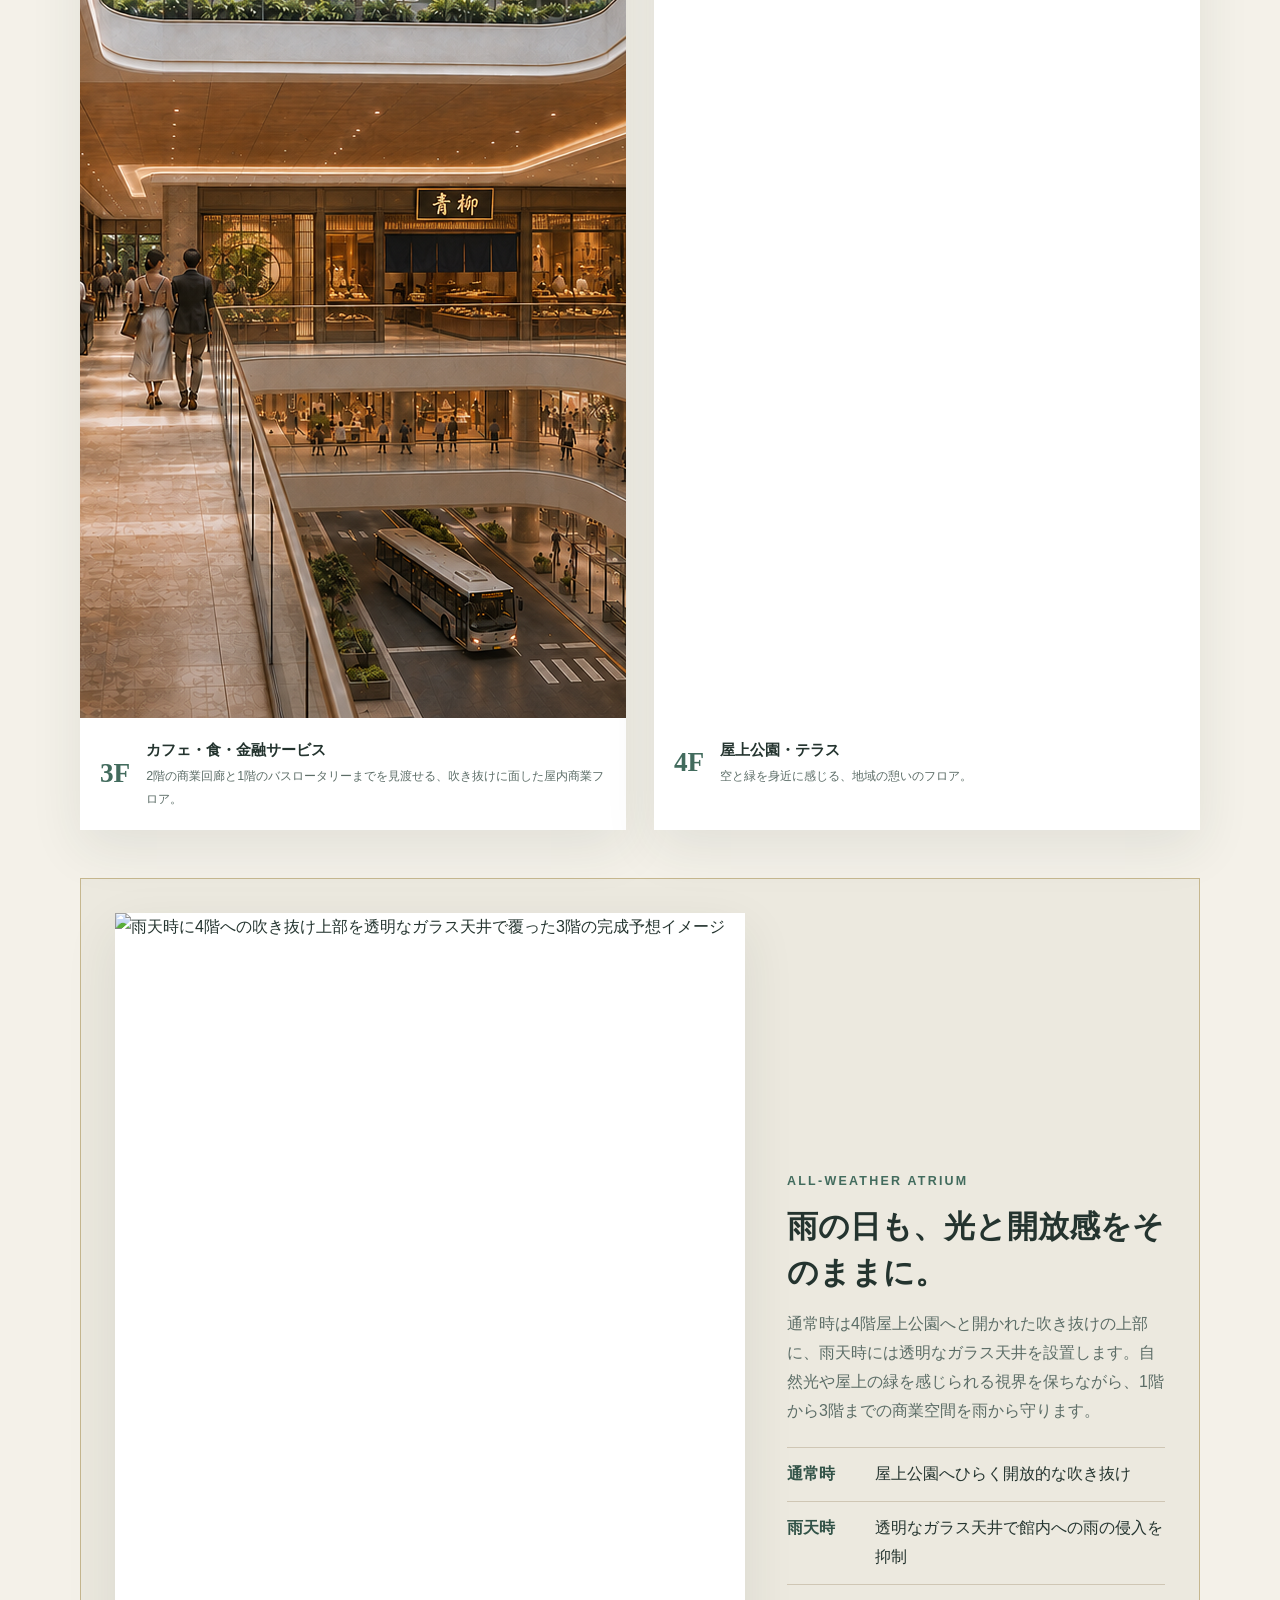
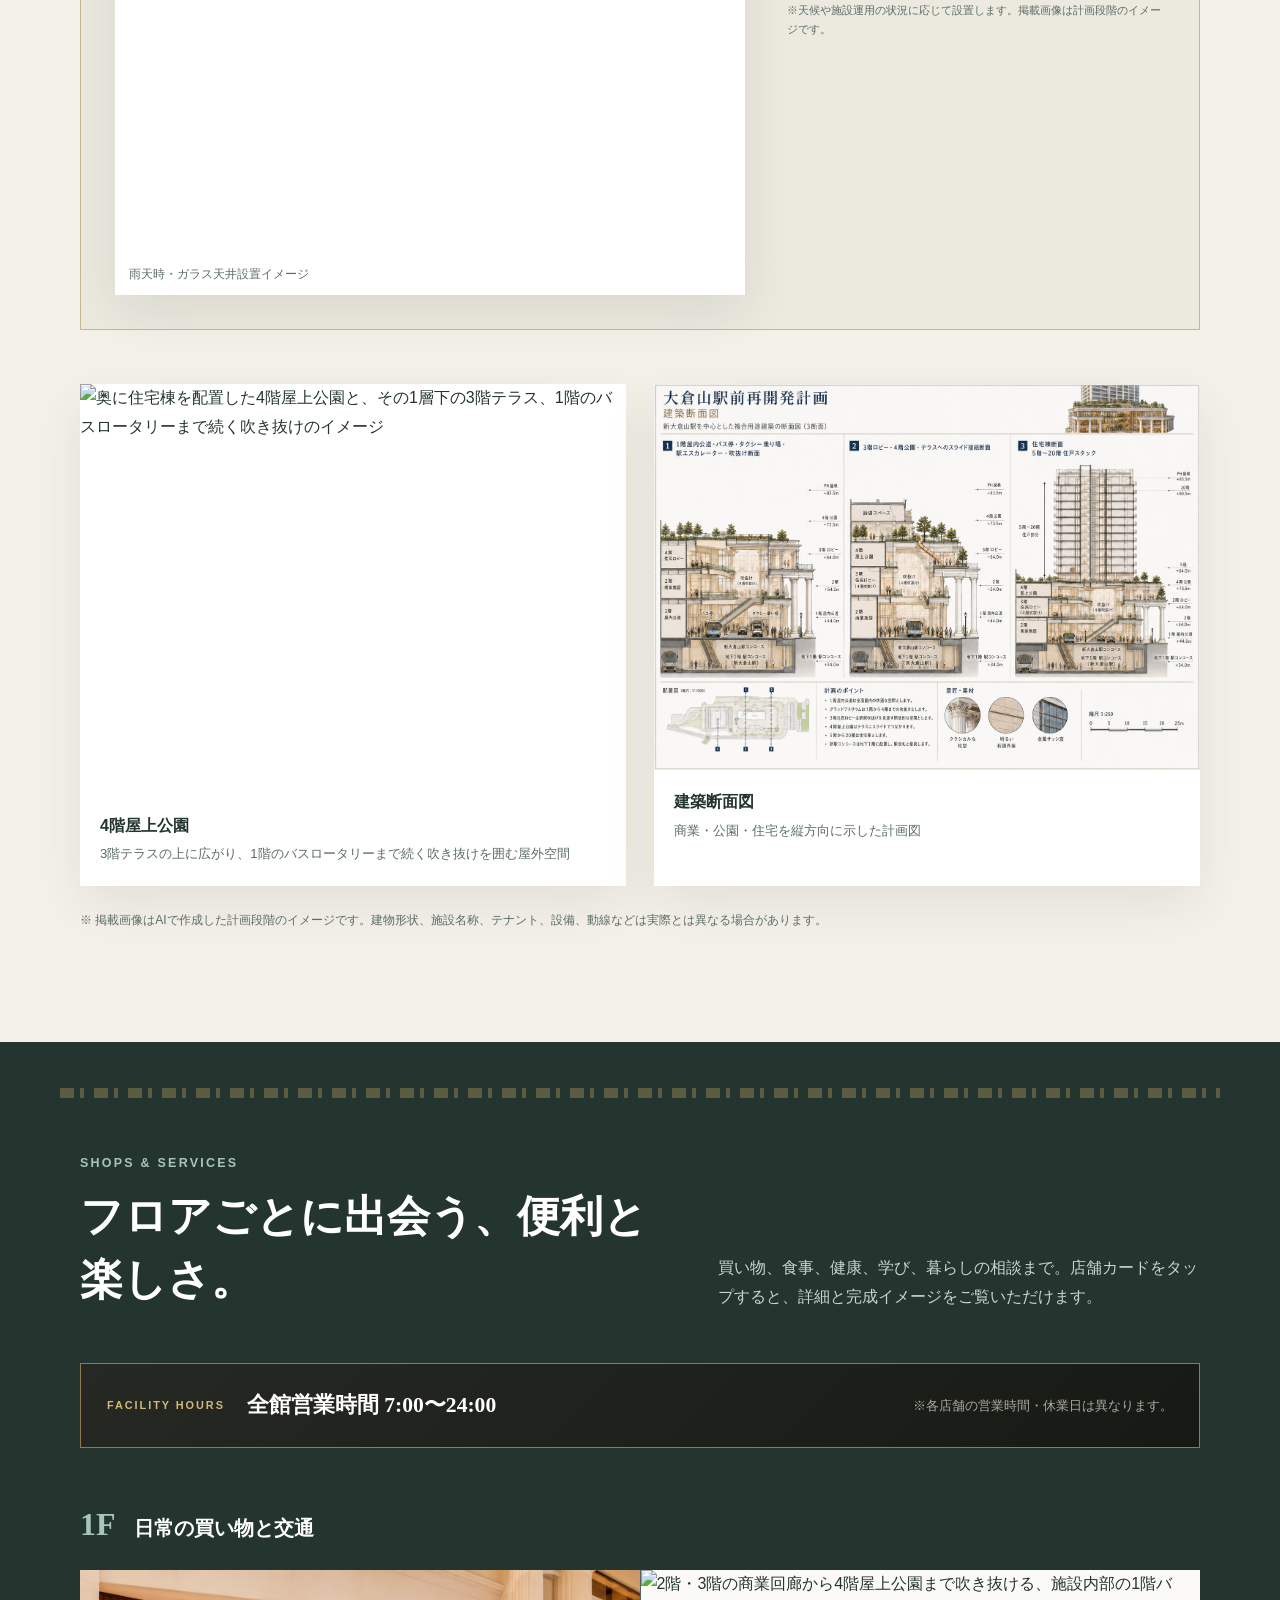
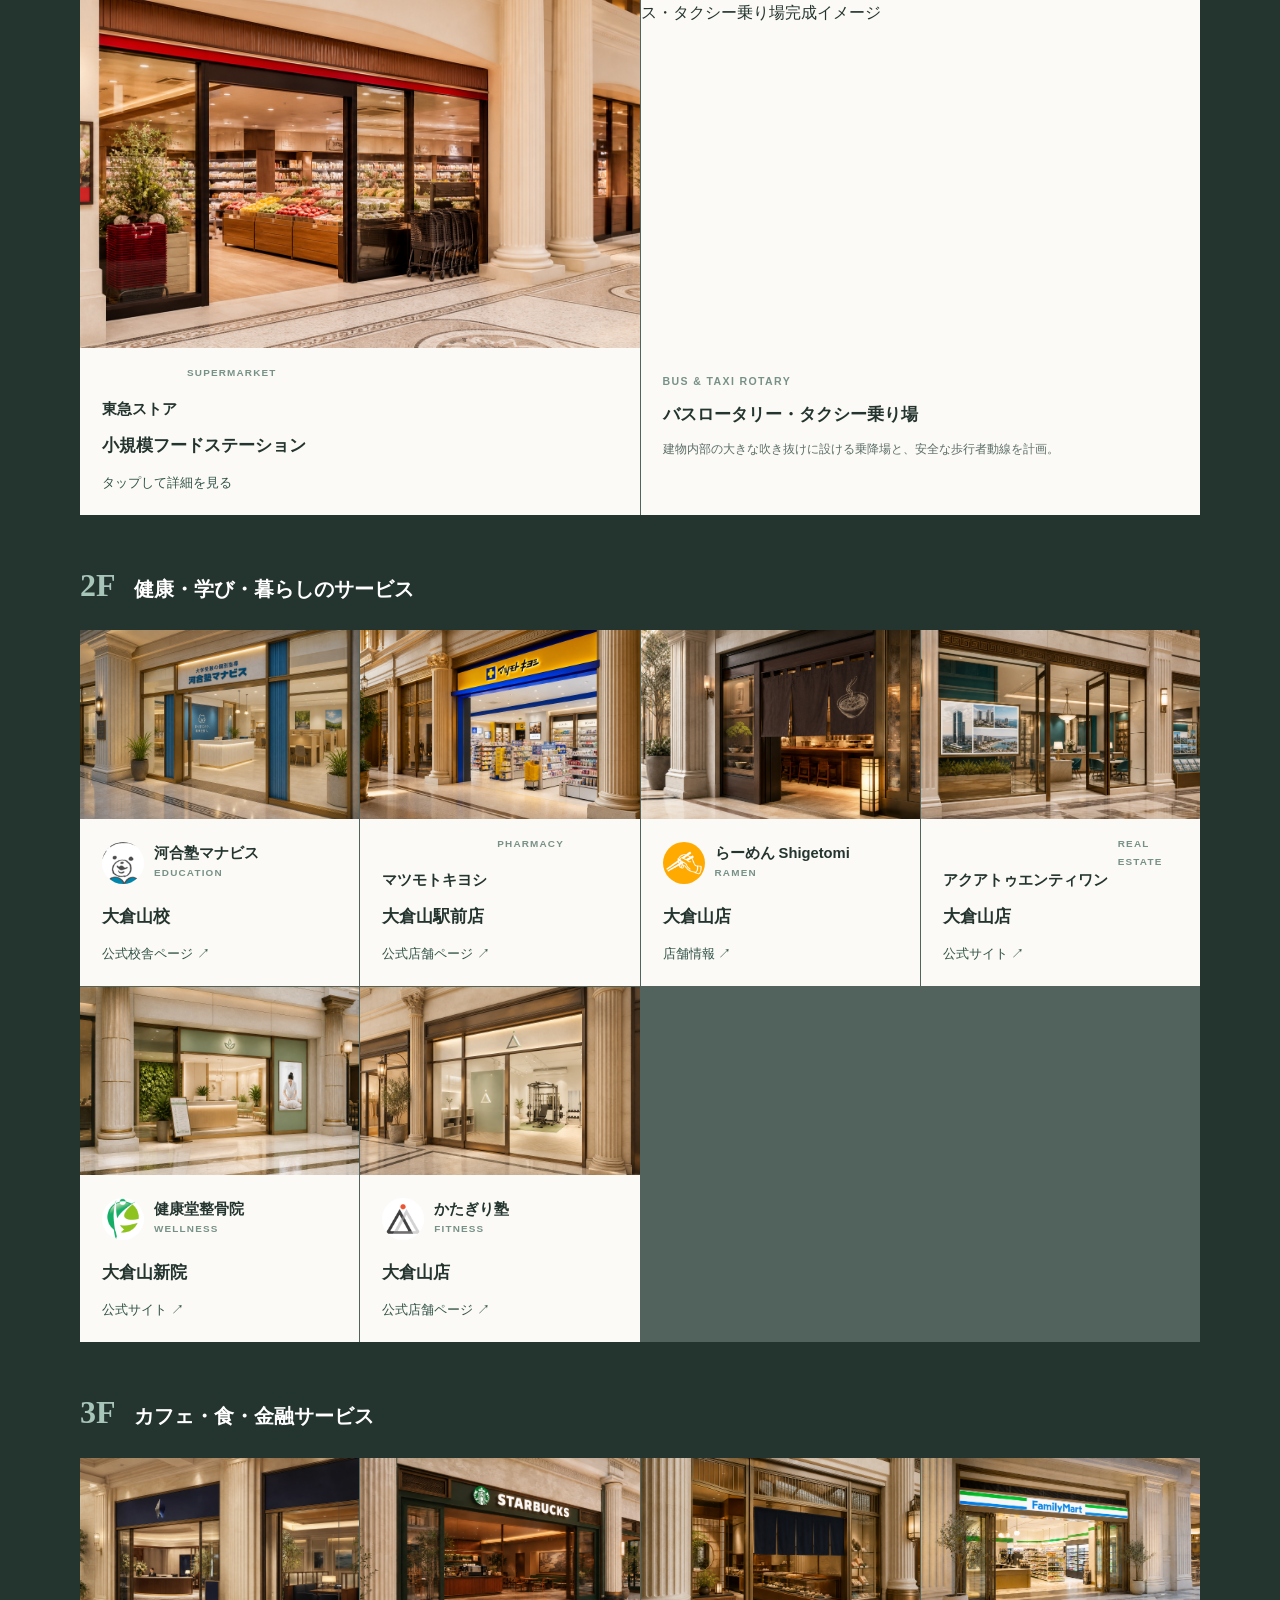
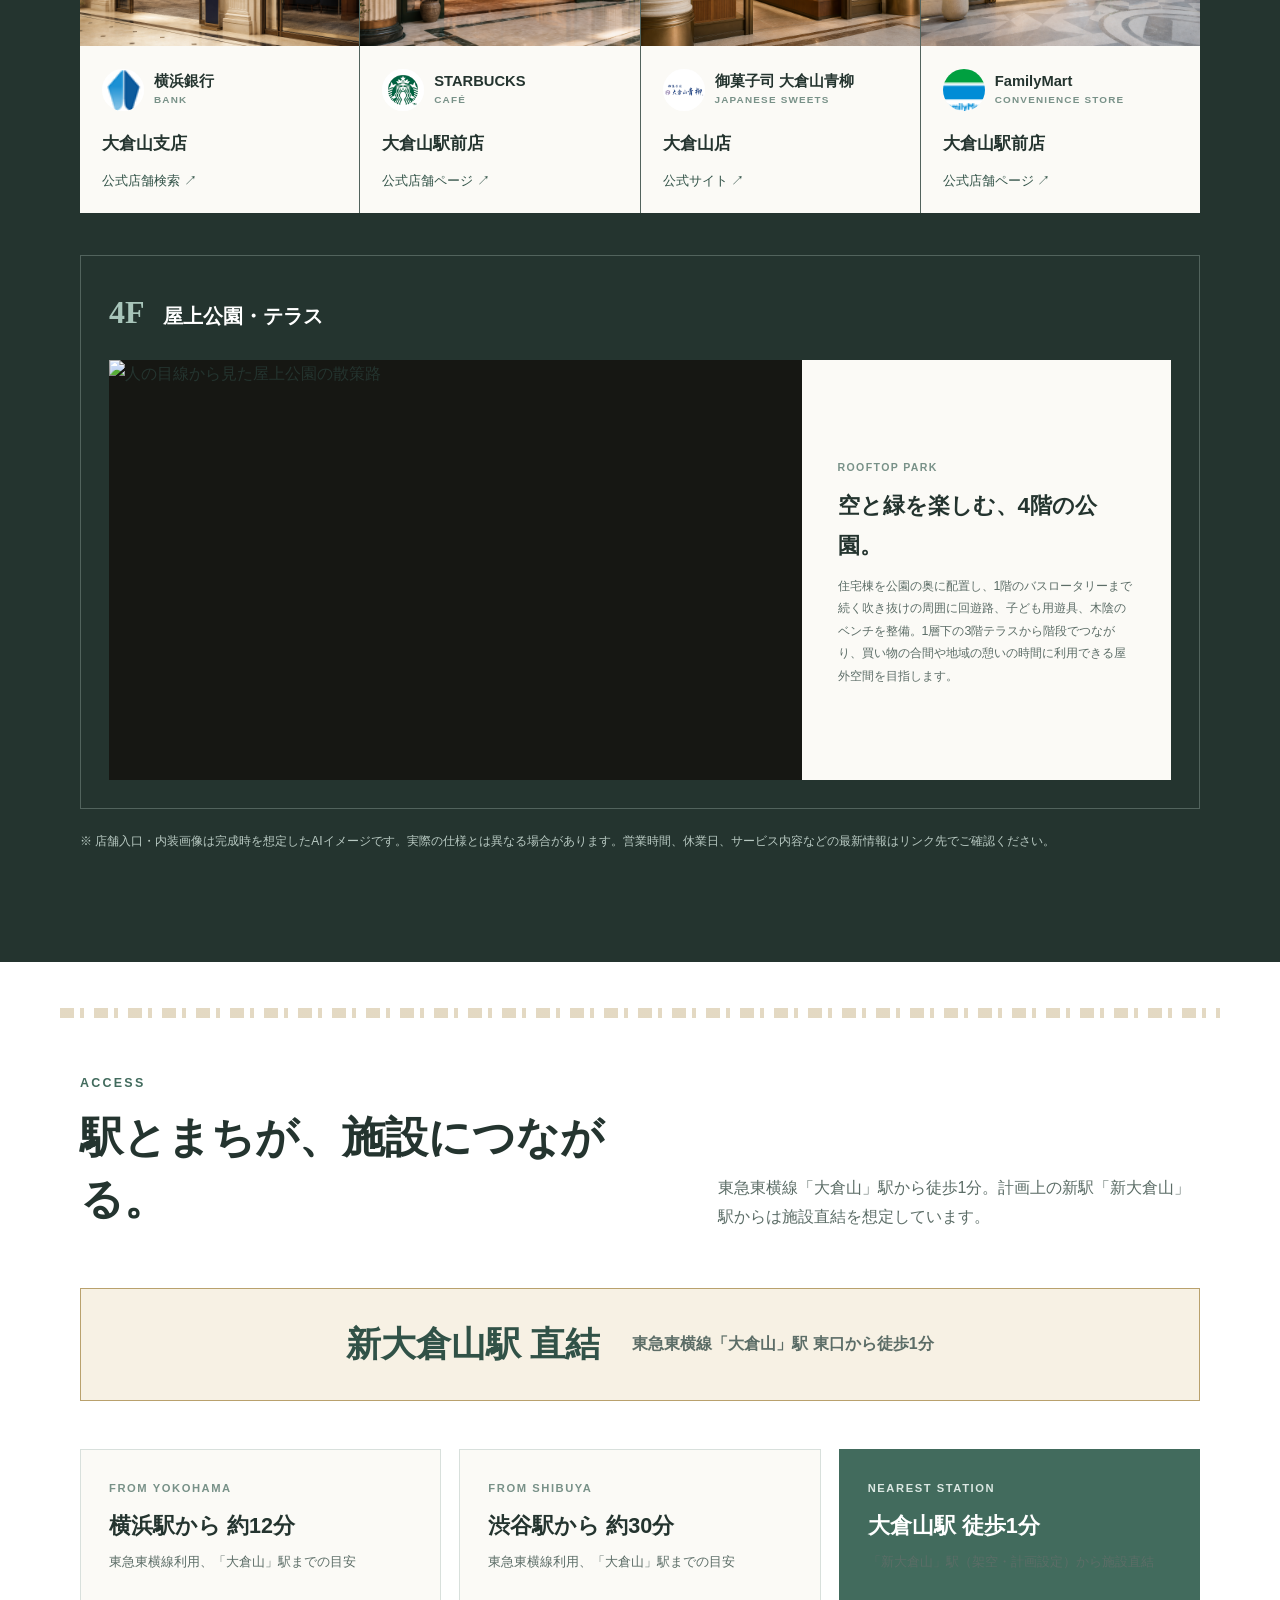
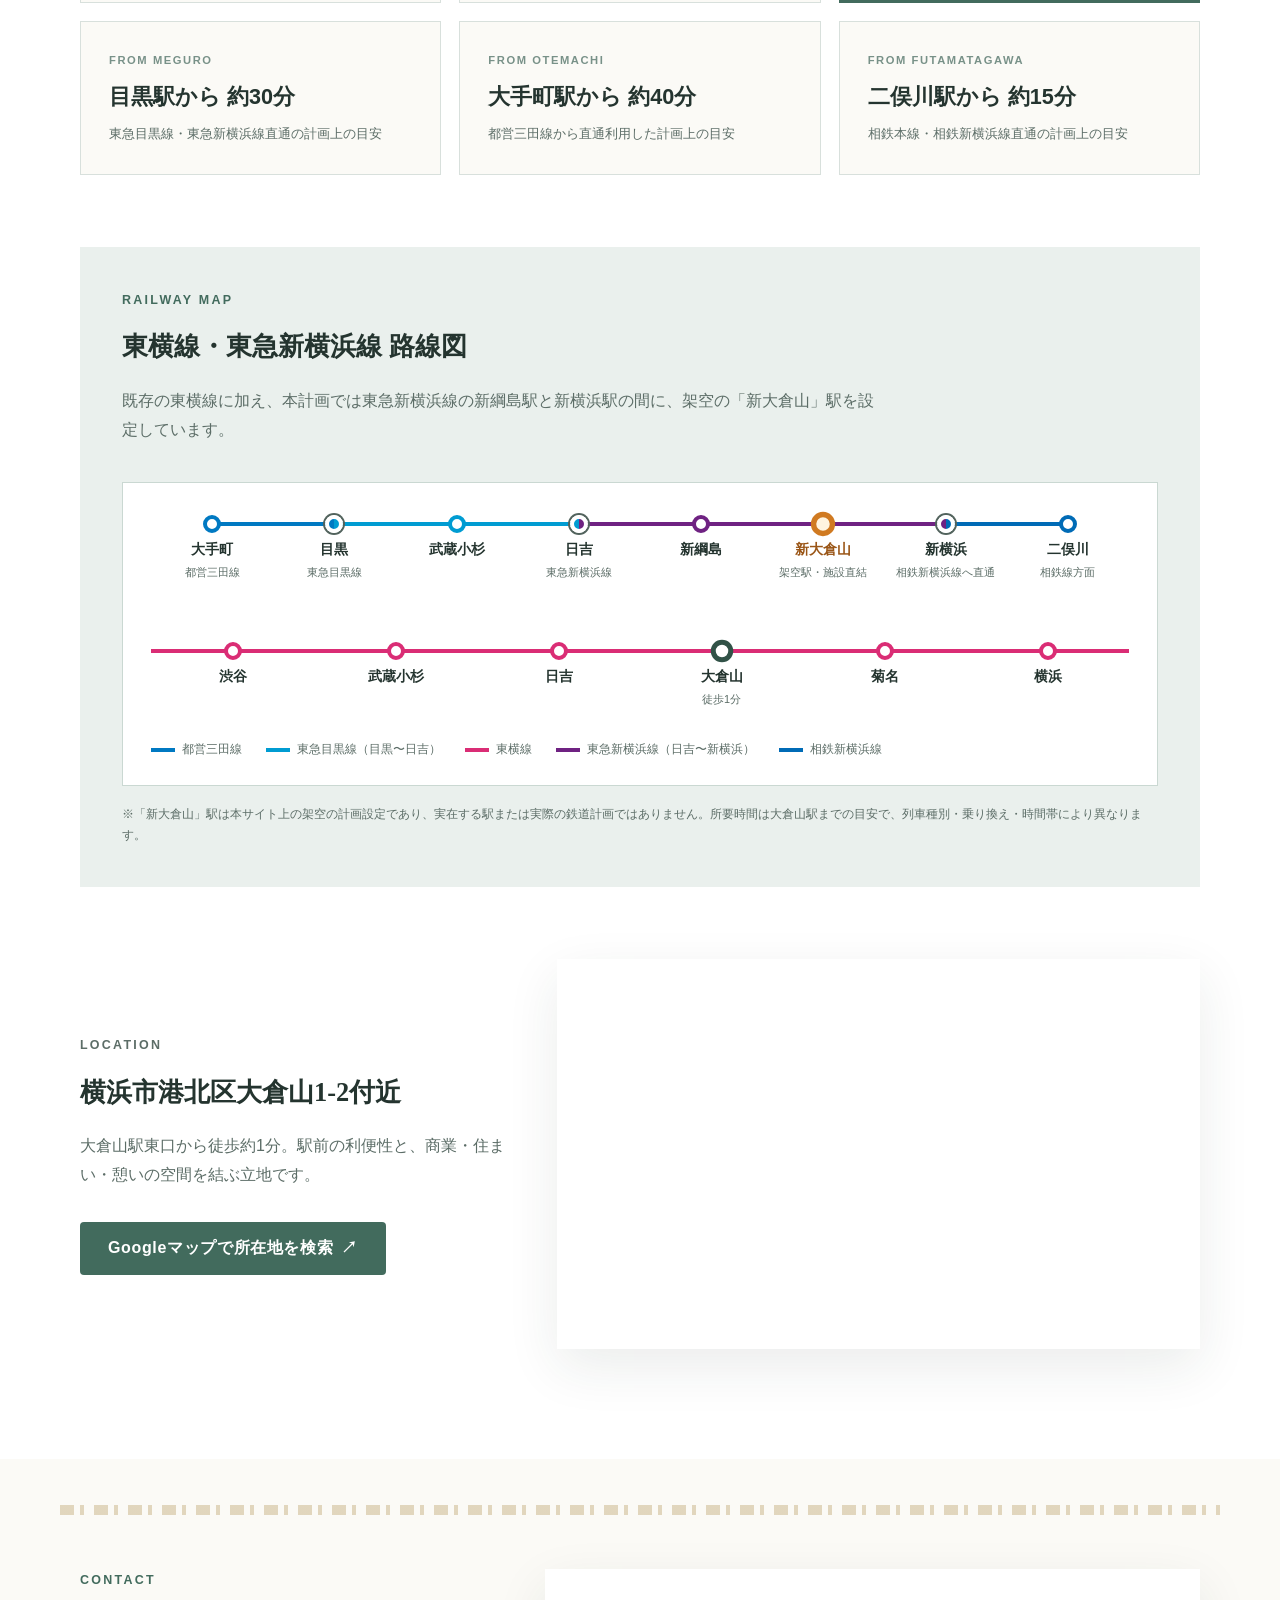
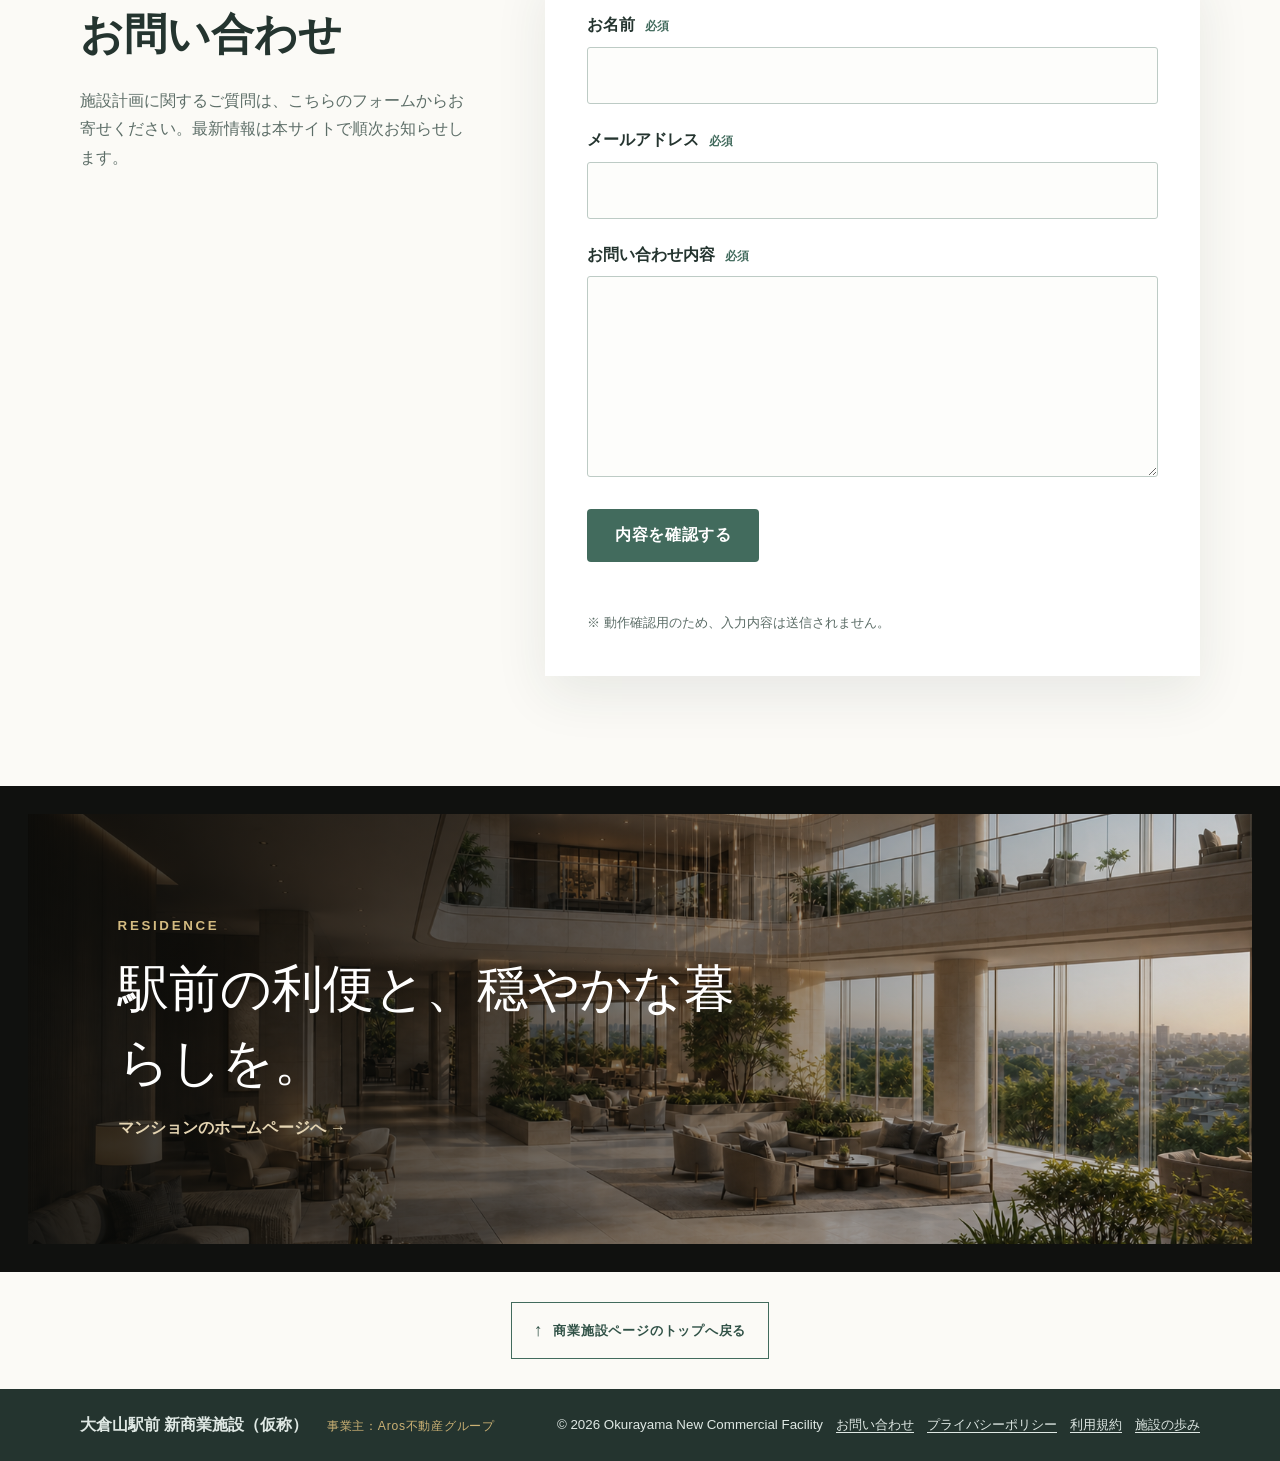
==== commit 6c9ccc28: "Correct rooftop levels and third-floor tenant layout" ====
--- a/index.html
+++ b/index.html
@@ -22,7 +22,7 @@
     <main id="top">
       <section class="hero" aria-labelledby="hero-title">
         <svg class="hero-building" viewBox="613 547 860 363" preserveAspectRatio="xMidYMid slice" role="img" aria-label="エルム通り南側から見た商業施設とレジデンスタワーの外観イメージ">
-          <image href="images/okurayama-exterior-views-v6.png" width="1491" height="1055"></image>
+          <image href="images/okurayama-exterior-views-v7.png" width="1491" height="1055"></image>
         </svg>
         <div class="container hero-inner">
           <p class="eyebrow">New Landmark in Okurayama</p>
@@ -115,10 +115,10 @@
 
           <h3 class="visual-group-title">各階平面図</h3>
           <div class="split-visual-grid floorplan-split" aria-label="1階から4階までの平面計画図">
-            <figure class="split-visual-card"><svg class="image-crop" viewBox="16 58 728 441" role="img" aria-label="1階平面計画図"><image href="images/okurayama-floorplans-v6.png" width="1491" height="1055"></image></svg><figcaption>1階</figcaption></figure>
-            <figure class="split-visual-card"><svg class="image-crop" viewBox="747 58 728 441" role="img" aria-label="2階平面計画図"><image href="images/okurayama-floorplans-v6.png" width="1491" height="1055"></image></svg><figcaption>2階</figcaption></figure>
-            <figure class="split-visual-card"><svg class="image-crop" viewBox="16 501 728 445" role="img" aria-label="3階平面計画図"><image href="images/okurayama-floorplans-v6.png" width="1491" height="1055"></image></svg><figcaption>3階</figcaption></figure>
-            <figure class="split-visual-card"><svg class="image-crop" viewBox="747 501 728 445" role="img" aria-label="4階平面計画図"><image href="images/okurayama-floorplans-v6.png" width="1491" height="1055"></image></svg><figcaption>4階</figcaption></figure>
+            <figure class="split-visual-card"><svg class="image-crop" viewBox="16 58 728 441" role="img" aria-label="1階平面計画図"><image href="images/okurayama-floorplans-v7.png" width="1491" height="1055"></image></svg><figcaption>1階</figcaption></figure>
+            <figure class="split-visual-card"><svg class="image-crop" viewBox="747 58 728 441" role="img" aria-label="2階平面計画図"><image href="images/okurayama-floorplans-v7.png" width="1491" height="1055"></image></svg><figcaption>2階</figcaption></figure>
+            <figure class="split-visual-card"><svg class="image-crop" viewBox="16 501 728 445" role="img" aria-label="3階平面計画図"><image href="images/okurayama-floorplans-v7.png" width="1491" height="1055"></image></svg><figcaption>3階</figcaption></figure>
+            <figure class="split-visual-card"><svg class="image-crop" viewBox="747 501 728 445" role="img" aria-label="4階平面計画図"><image href="images/okurayama-floorplans-v7.png" width="1491" height="1055"></image></svg><figcaption>4階</figcaption></figure>
           </div>
 
           <section id="floor-images" class="floor-image-section" aria-labelledby="floor-images-title">
@@ -147,8 +147,8 @@
 
           <div class="visual-grid supporting-visuals">
             <figure class="visual-card">
-              <img src="images/okurayama-rooftop-park-v5.png" alt="奥に細身の住宅棟を配置し、1階まで続く吹き抜け、遊具、散策路を備えた4階屋上公園のイメージ" width="1448" height="1086" loading="lazy">
-              <figcaption><strong>4階屋上公園</strong><span>1階から続く吹き抜けを囲み、緑と憩いの場をつなぐ屋外空間</span></figcaption>
+              <img src="images/okurayama-rooftop-park-v6.png" alt="奥に住宅棟を配置した4階屋上公園と、その1層下の3階テラス、1階のバスロータリーまで続く吹き抜けのイメージ" width="1448" height="1086" loading="lazy">
+              <figcaption><strong>4階屋上公園</strong><span>3階テラスの上に広がり、1階のバスロータリーまで続く吹き抜けを囲む屋外空間</span></figcaption>
             </figure>
             <figure class="visual-card">
               <img src="images/okurayama-building-sections.png" alt="商業フロア、吹き抜け、屋上公園、住宅棟の関係を示した建築断面図" width="1491" height="1055" loading="lazy">
@@ -198,7 +198,7 @@
           </section>
           <section class="tenant-floor tenant-floor-park" aria-labelledby="floor-4-title">
             <div class="tenant-floor-heading"><span>4F</span><h3 id="floor-4-title">屋上公園・テラス</h3></div>
-            <div class="park-feature"><div class="slideshow park-slideshow" data-slideshow data-interval="4000"><img class="slideshow-slide is-active" src="images/okurayama-rooftop-park-v5.png" alt="奥に住宅棟、中央に1階まで続く吹き抜けを配置した4階屋上公園の全景"><img class="slideshow-slide" src="images/okurayama-rooftop-park-human-v1.png" alt="人の目線から見た屋上公園の散策路"><img class="slideshow-slide" src="images/okurayama-rooftop-park-human-v2.png" alt="人の目線から見た屋上公園のカフェテラス"></div><div><span>ROOFTOP PARK</span><h4>空と緑を楽しむ、4階の公園。</h4><p>住宅棟を公園の奥に配置し、1階から続く吹き抜けの周囲に回遊路、子ども用遊具、木陰のベンチを整備。3階テラスから階段でつながり、買い物の合間や地域の憩いの時間に利用できる屋外空間を目指します。</p></div></div>
+            <div class="park-feature"><div class="slideshow park-slideshow" data-slideshow data-interval="4000"><img class="slideshow-slide is-active" src="images/okurayama-rooftop-park-v6.png" alt="奥に住宅棟を配置した4階屋上公園と、1層下の3階テラス、1階のバスロータリーまで続く吹き抜けの全景"><img class="slideshow-slide" src="images/okurayama-rooftop-park-human-v1.png" alt="人の目線から見た屋上公園の散策路"><img class="slideshow-slide" src="images/okurayama-rooftop-park-human-v2.png" alt="人の目線から見た屋上公園のカフェテラス"></div><div><span>ROOFTOP PARK</span><h4>空と緑を楽しむ、4階の公園。</h4><p>住宅棟を公園の奥に配置し、1階のバスロータリーまで続く吹き抜けの周囲に回遊路、子ども用遊具、木陰のベンチを整備。1層下の3階テラスから階段でつながり、買い物の合間や地域の憩いの時間に利用できる屋外空間を目指します。</p></div></div>
           </section>
           <p class="tenant-note">※ 店舗入口・内装画像は完成時を想定したAIイメージです。実際の仕様とは異なる場合があります。営業時間、休業日、サービス内容などの最新情報はリンク先でご確認ください。</p>
         </div>
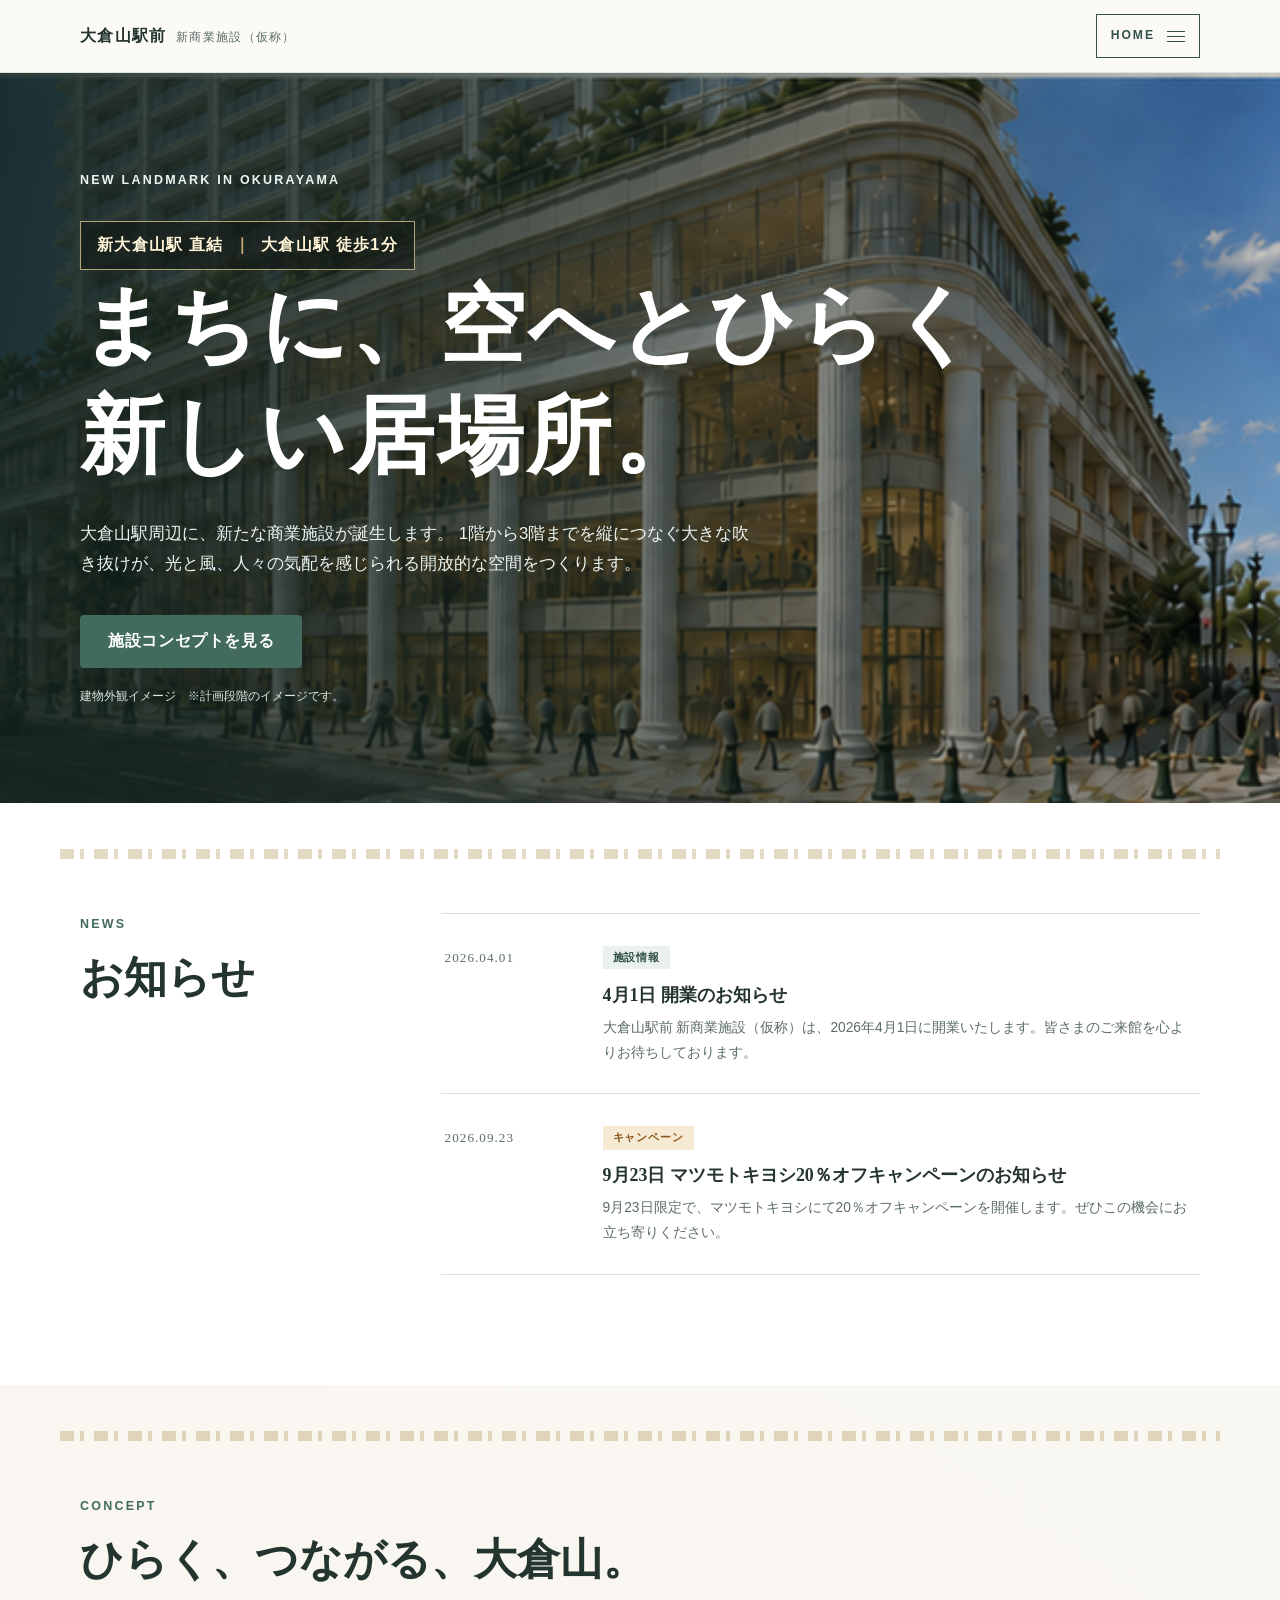
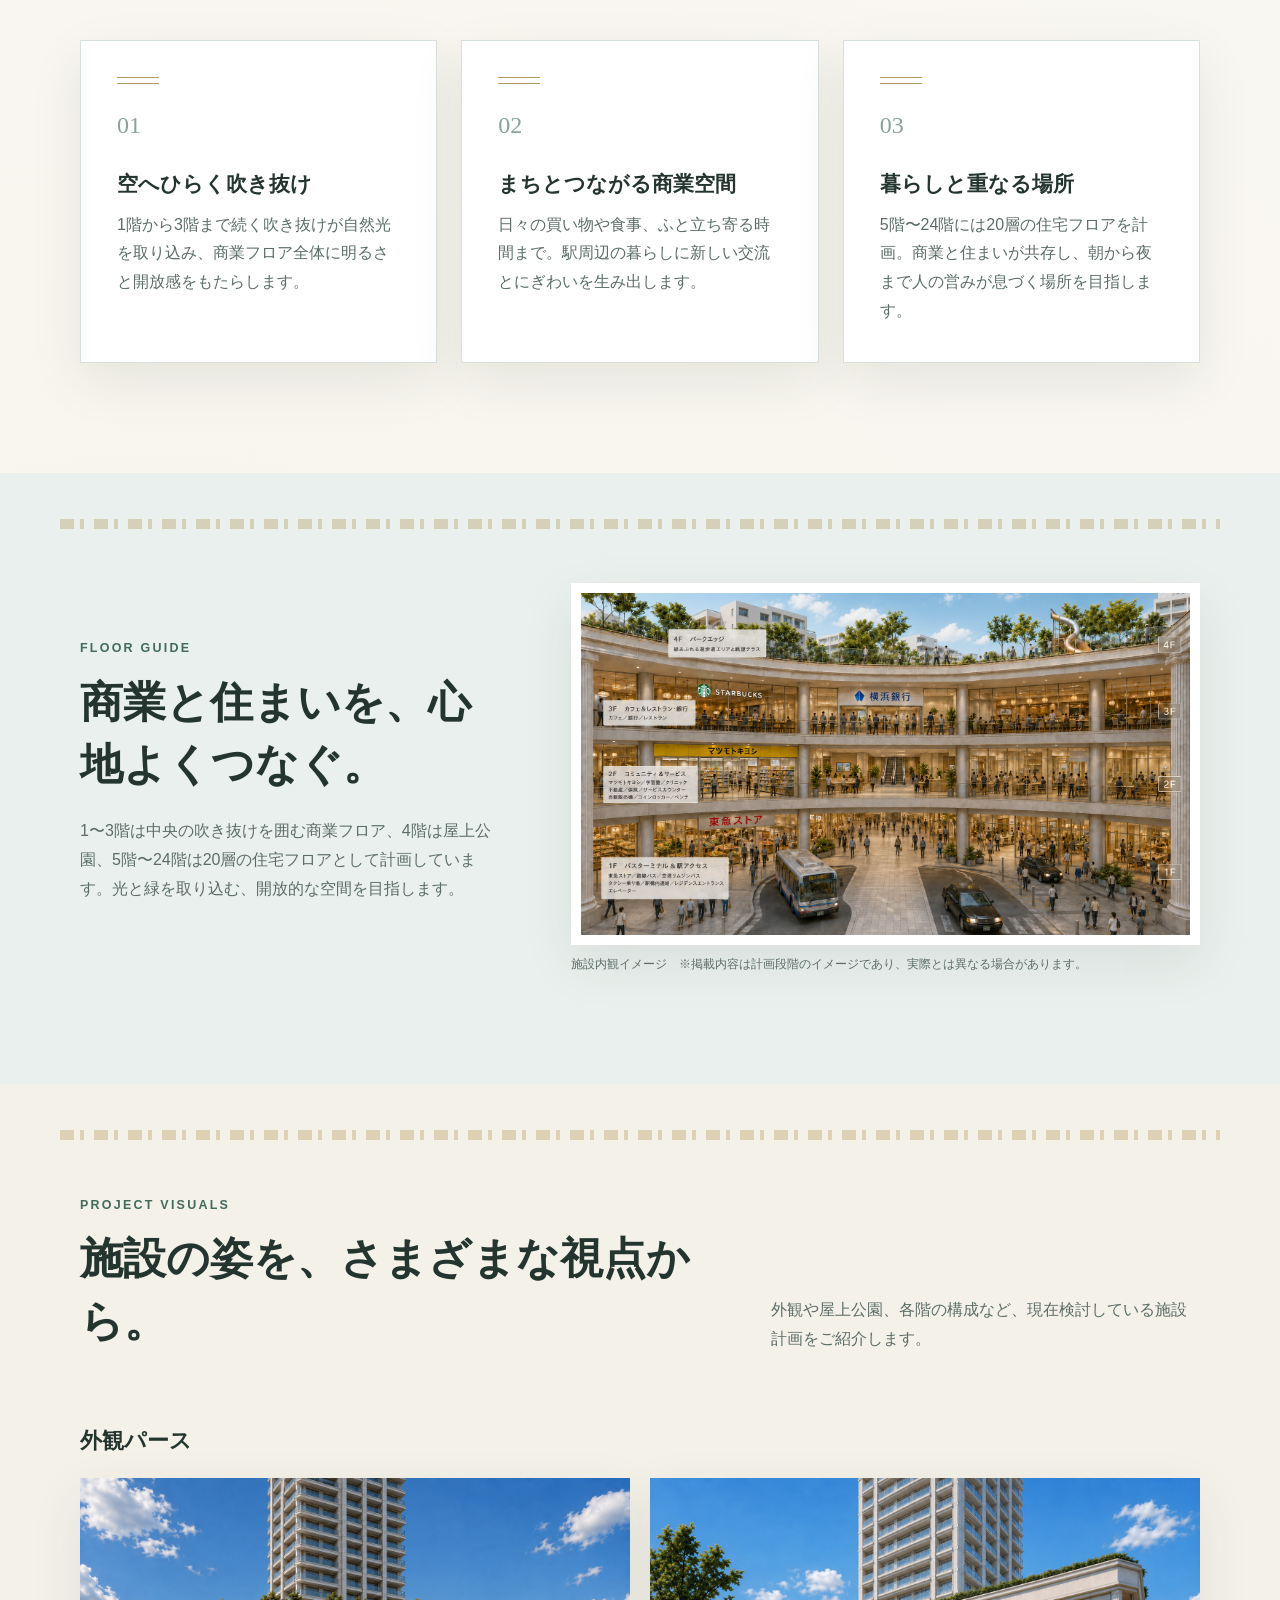
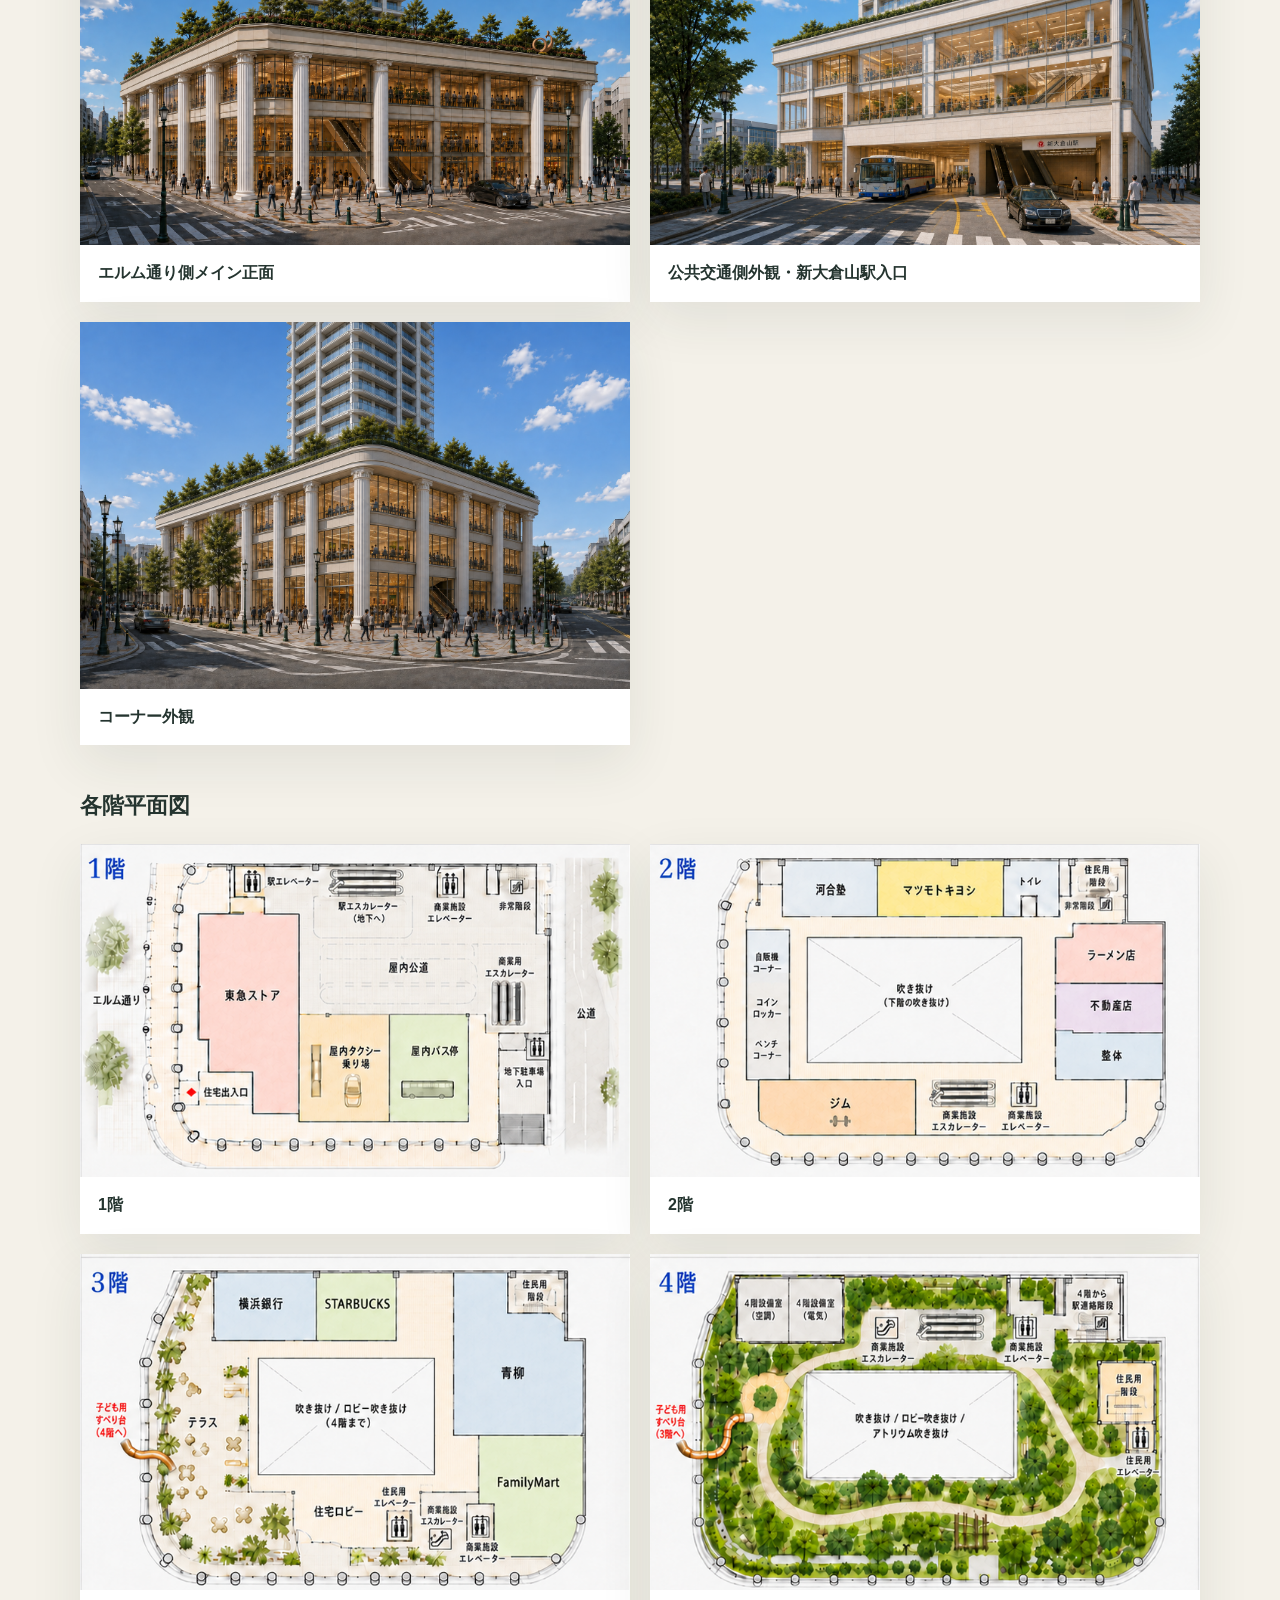
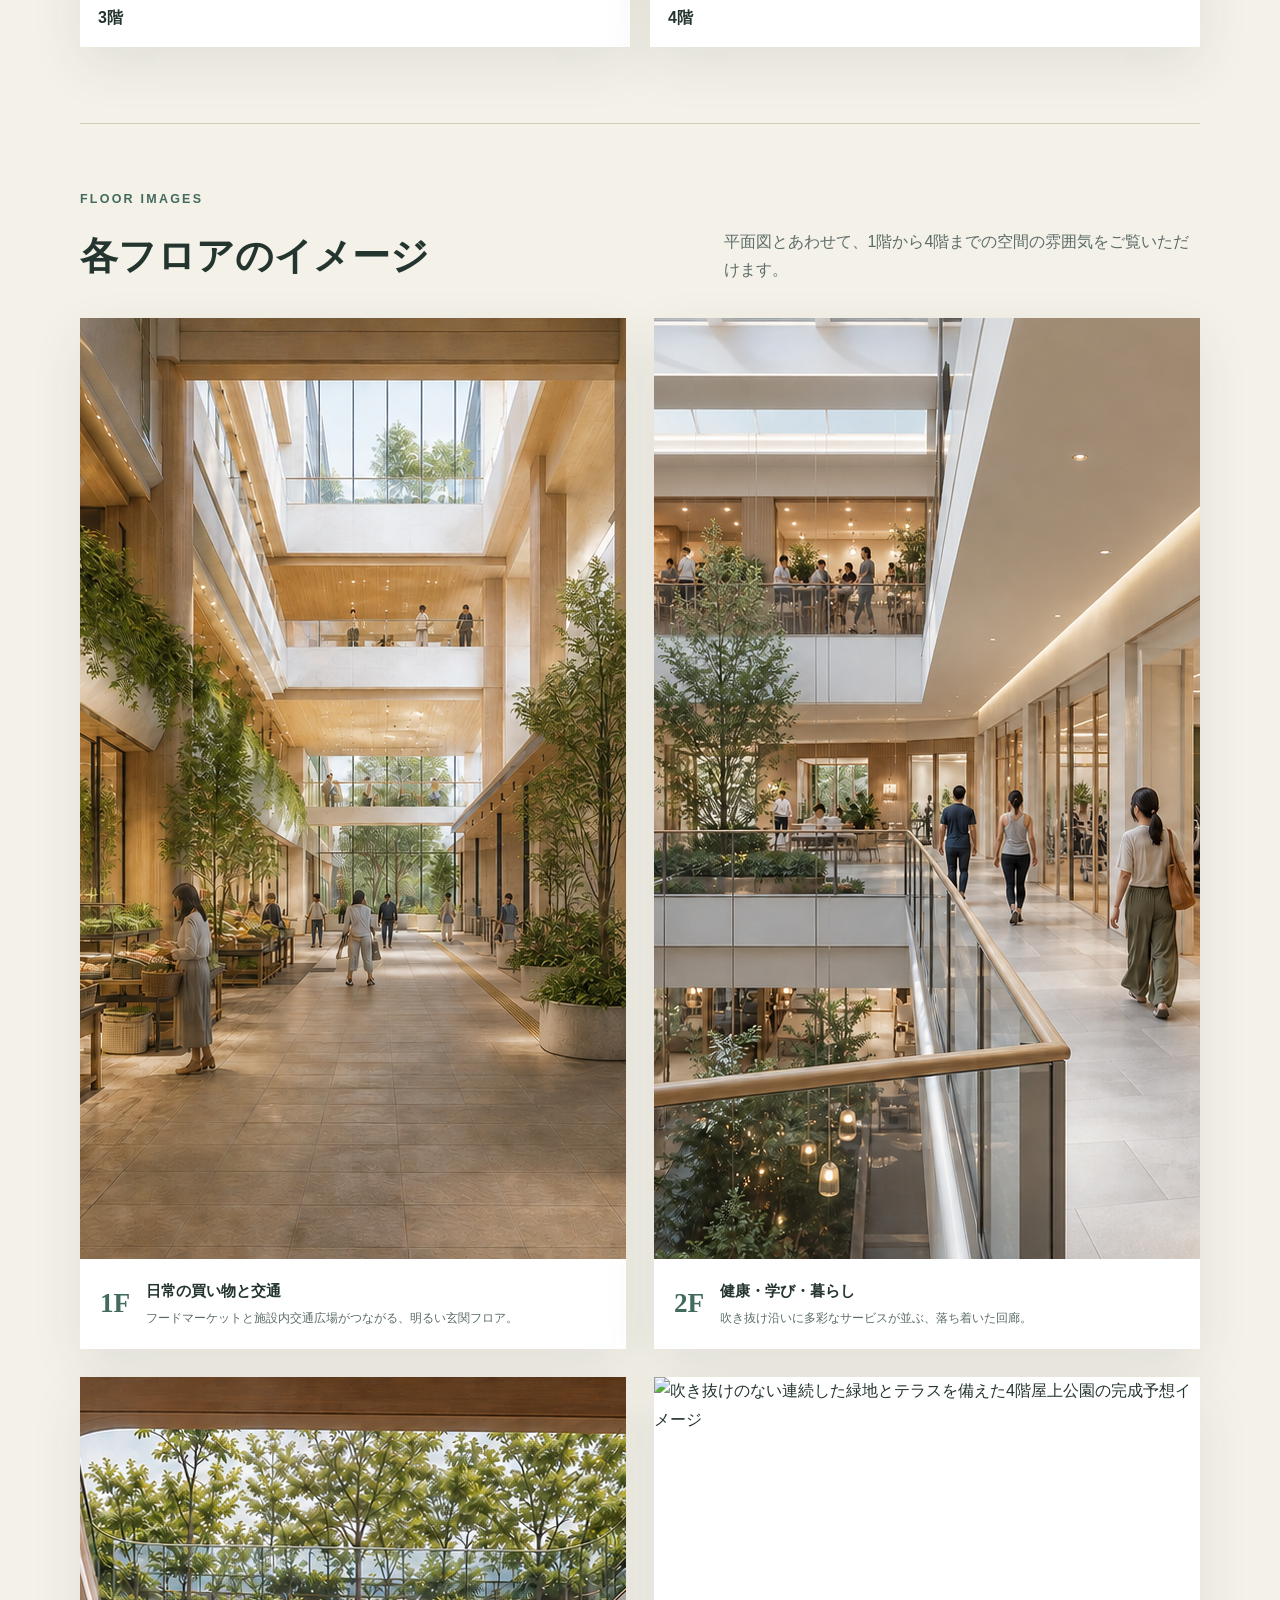
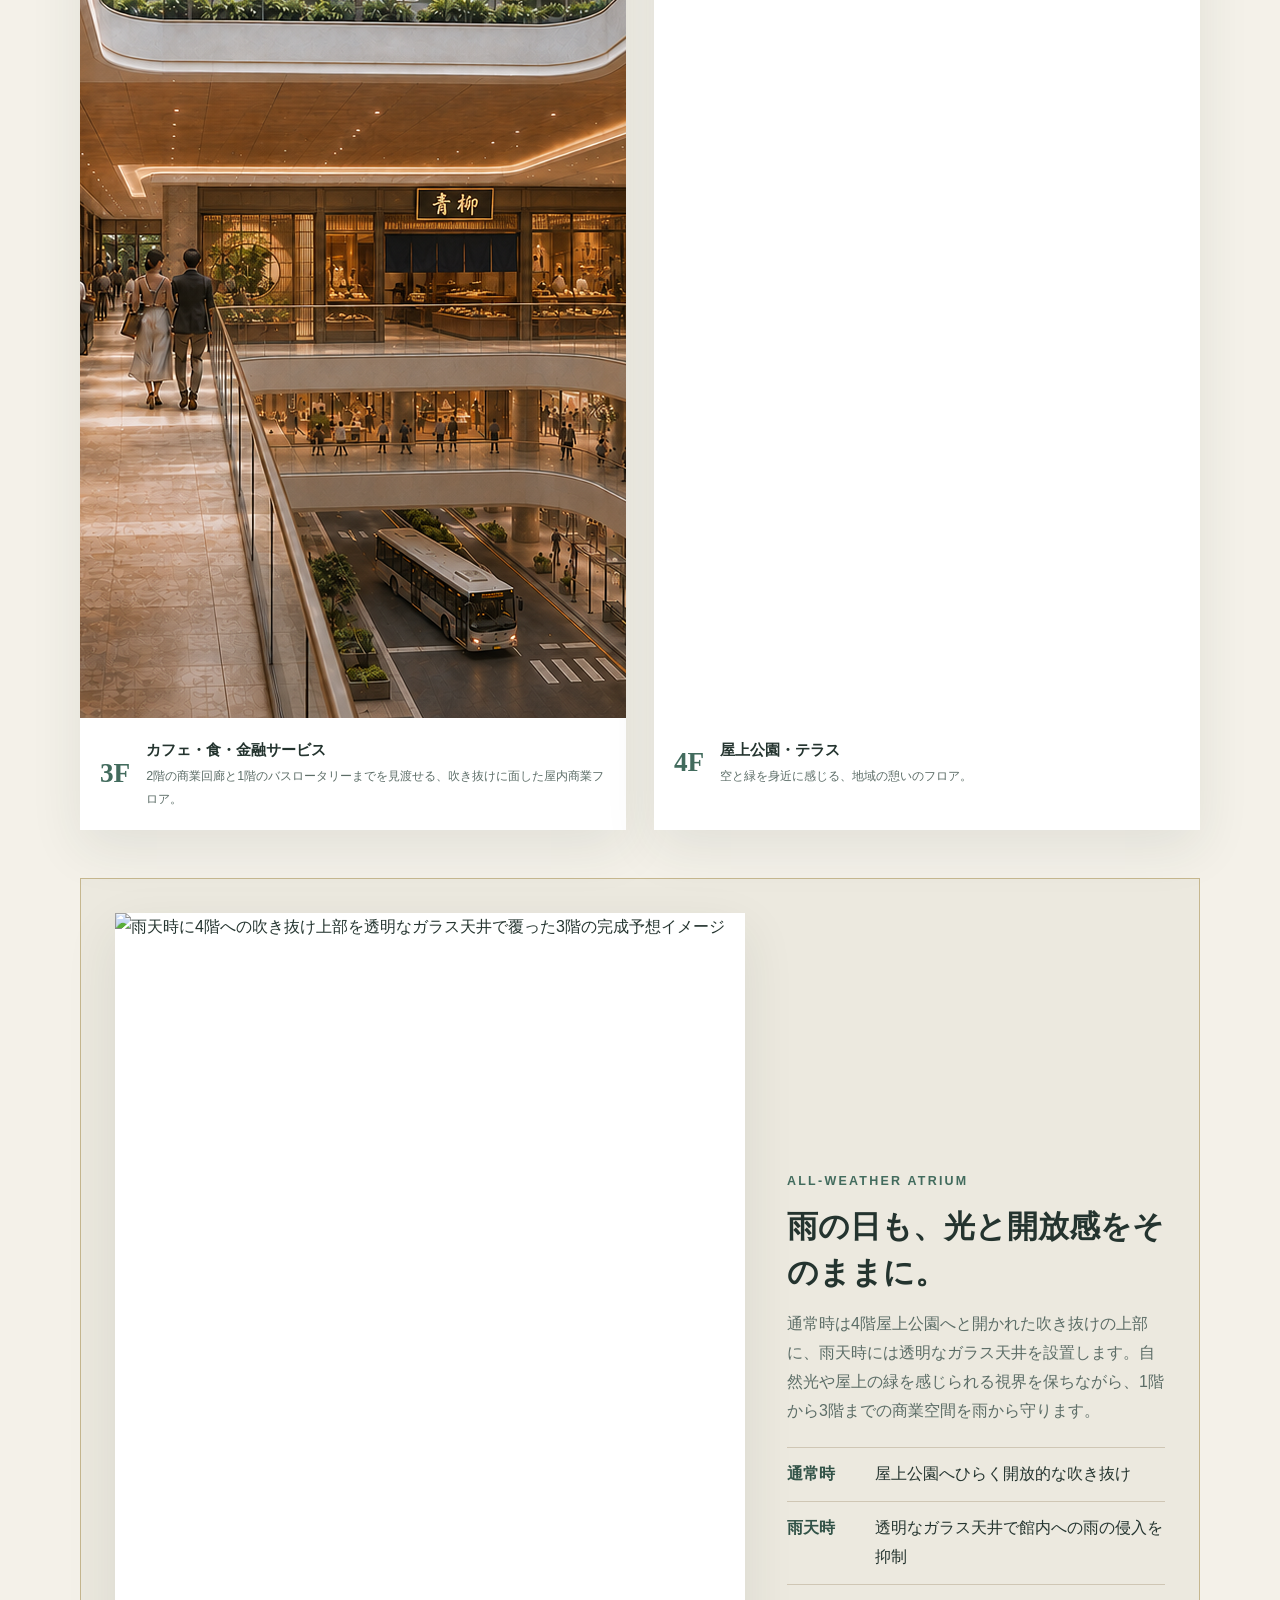
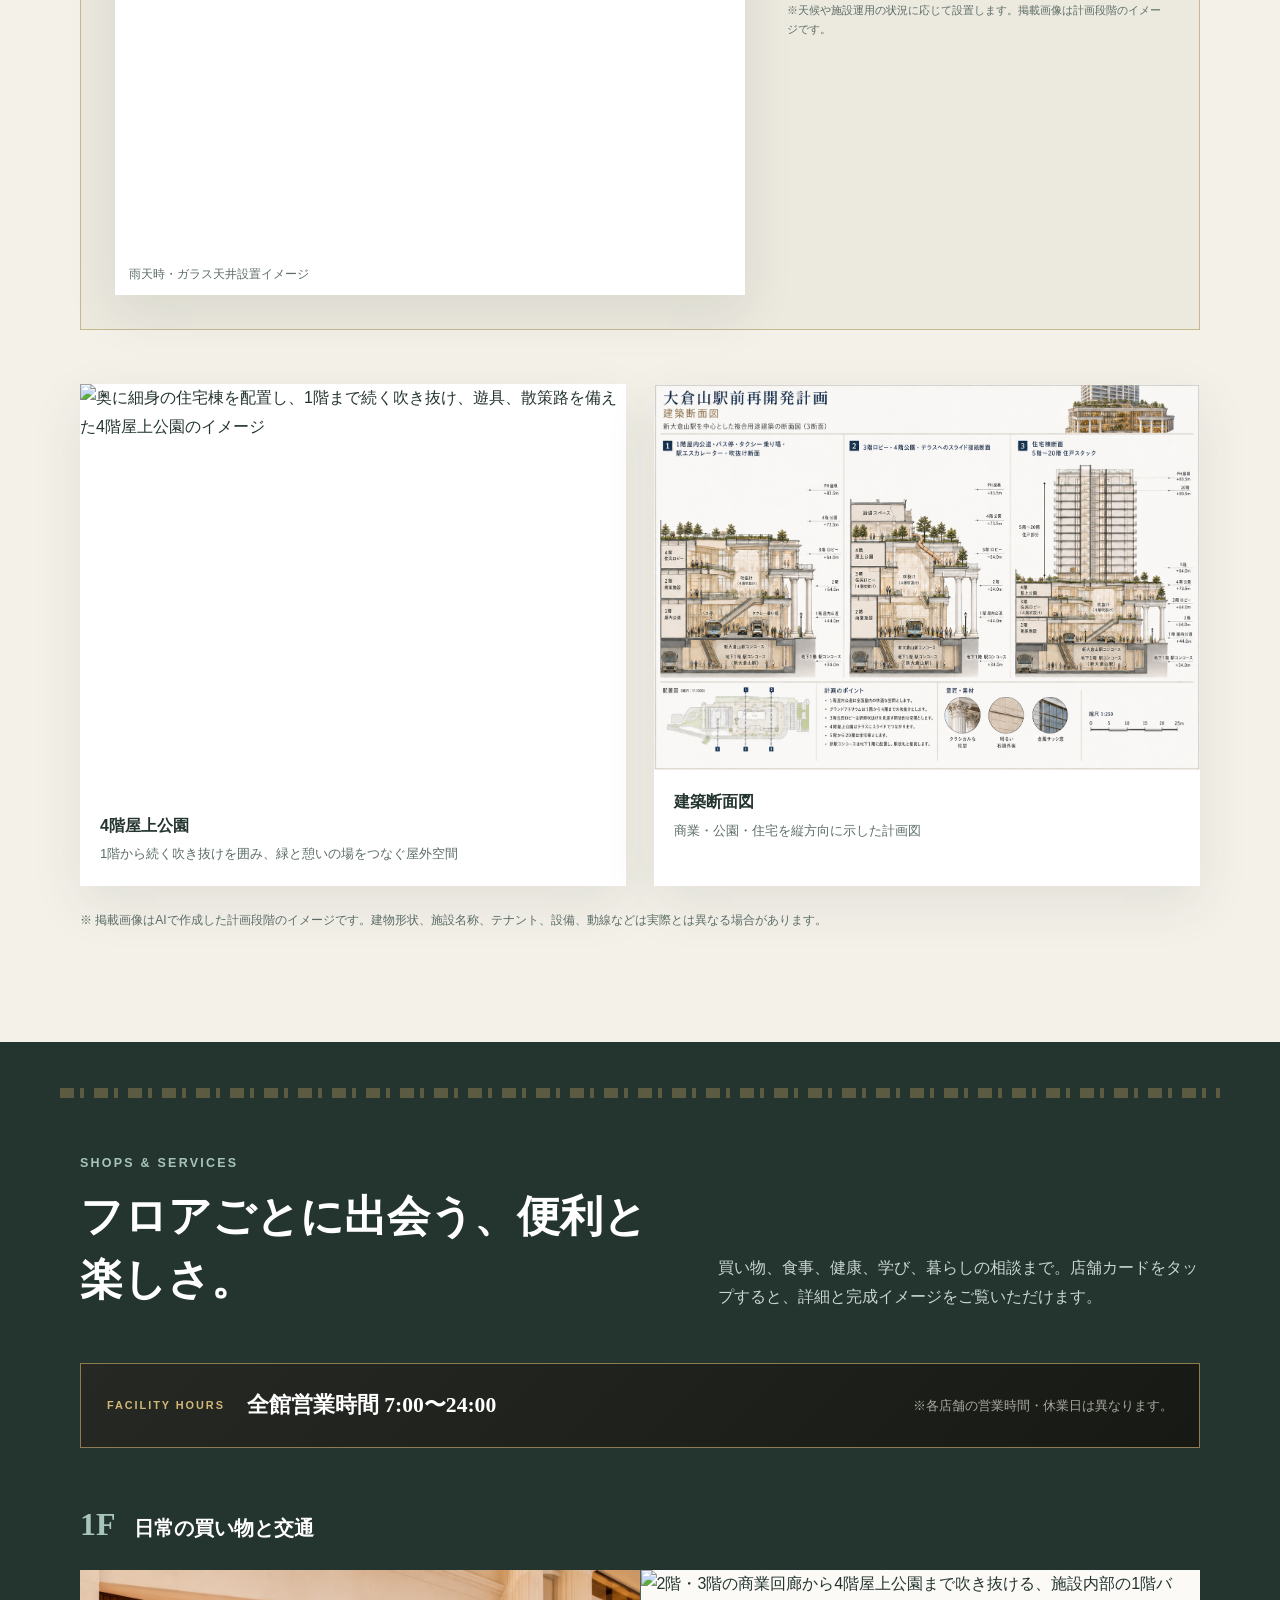
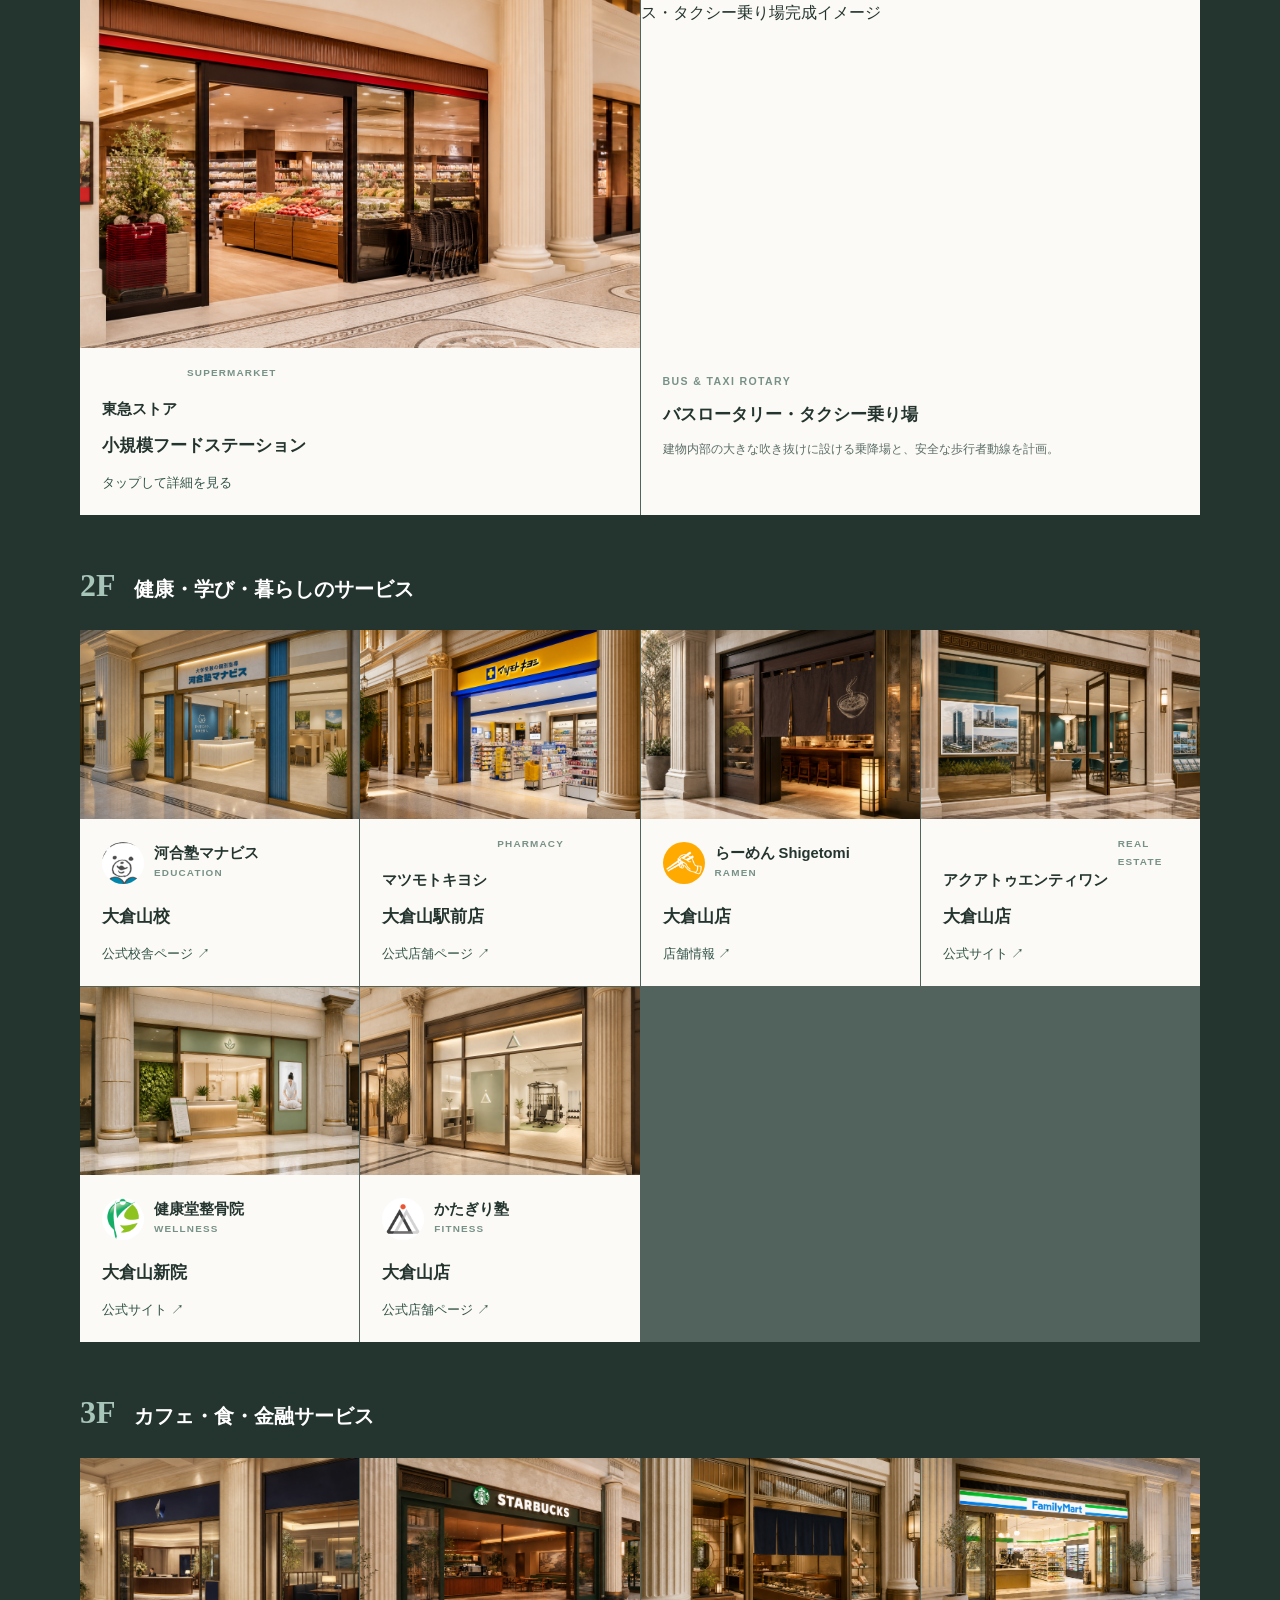
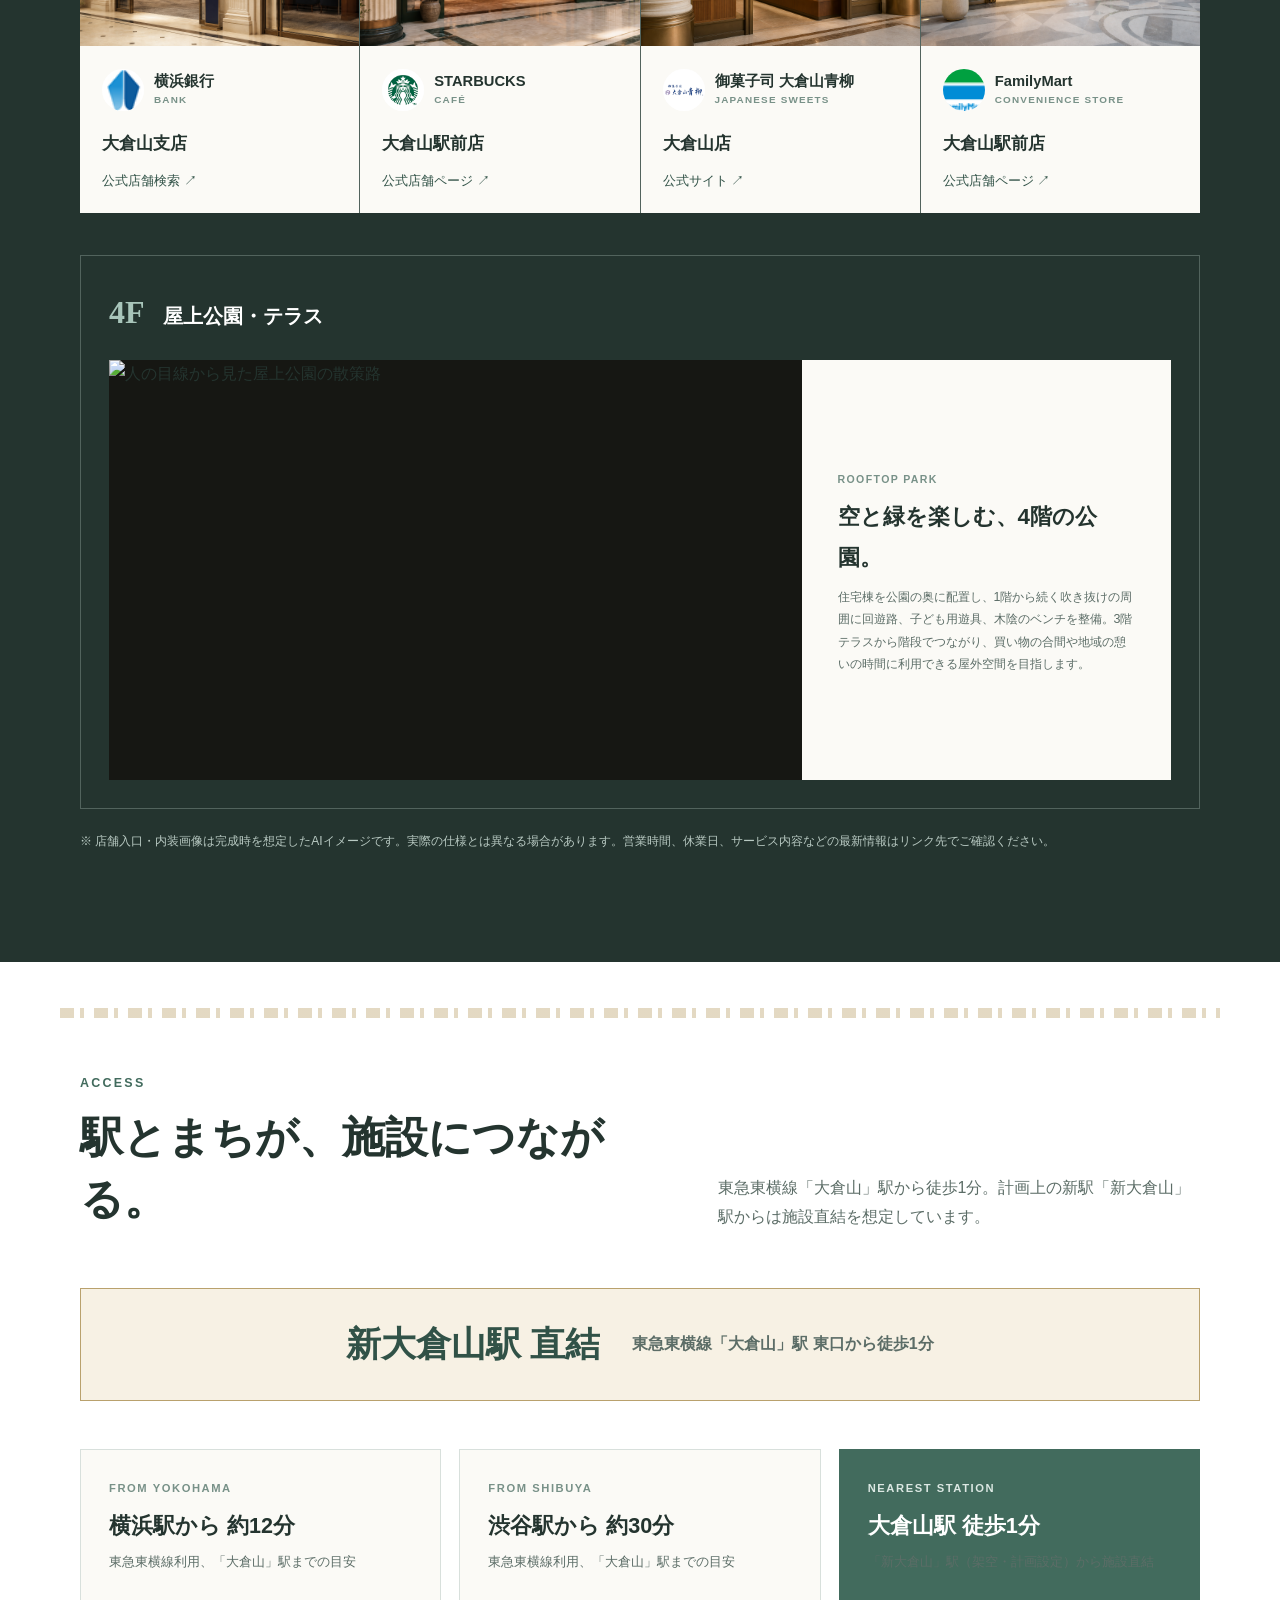
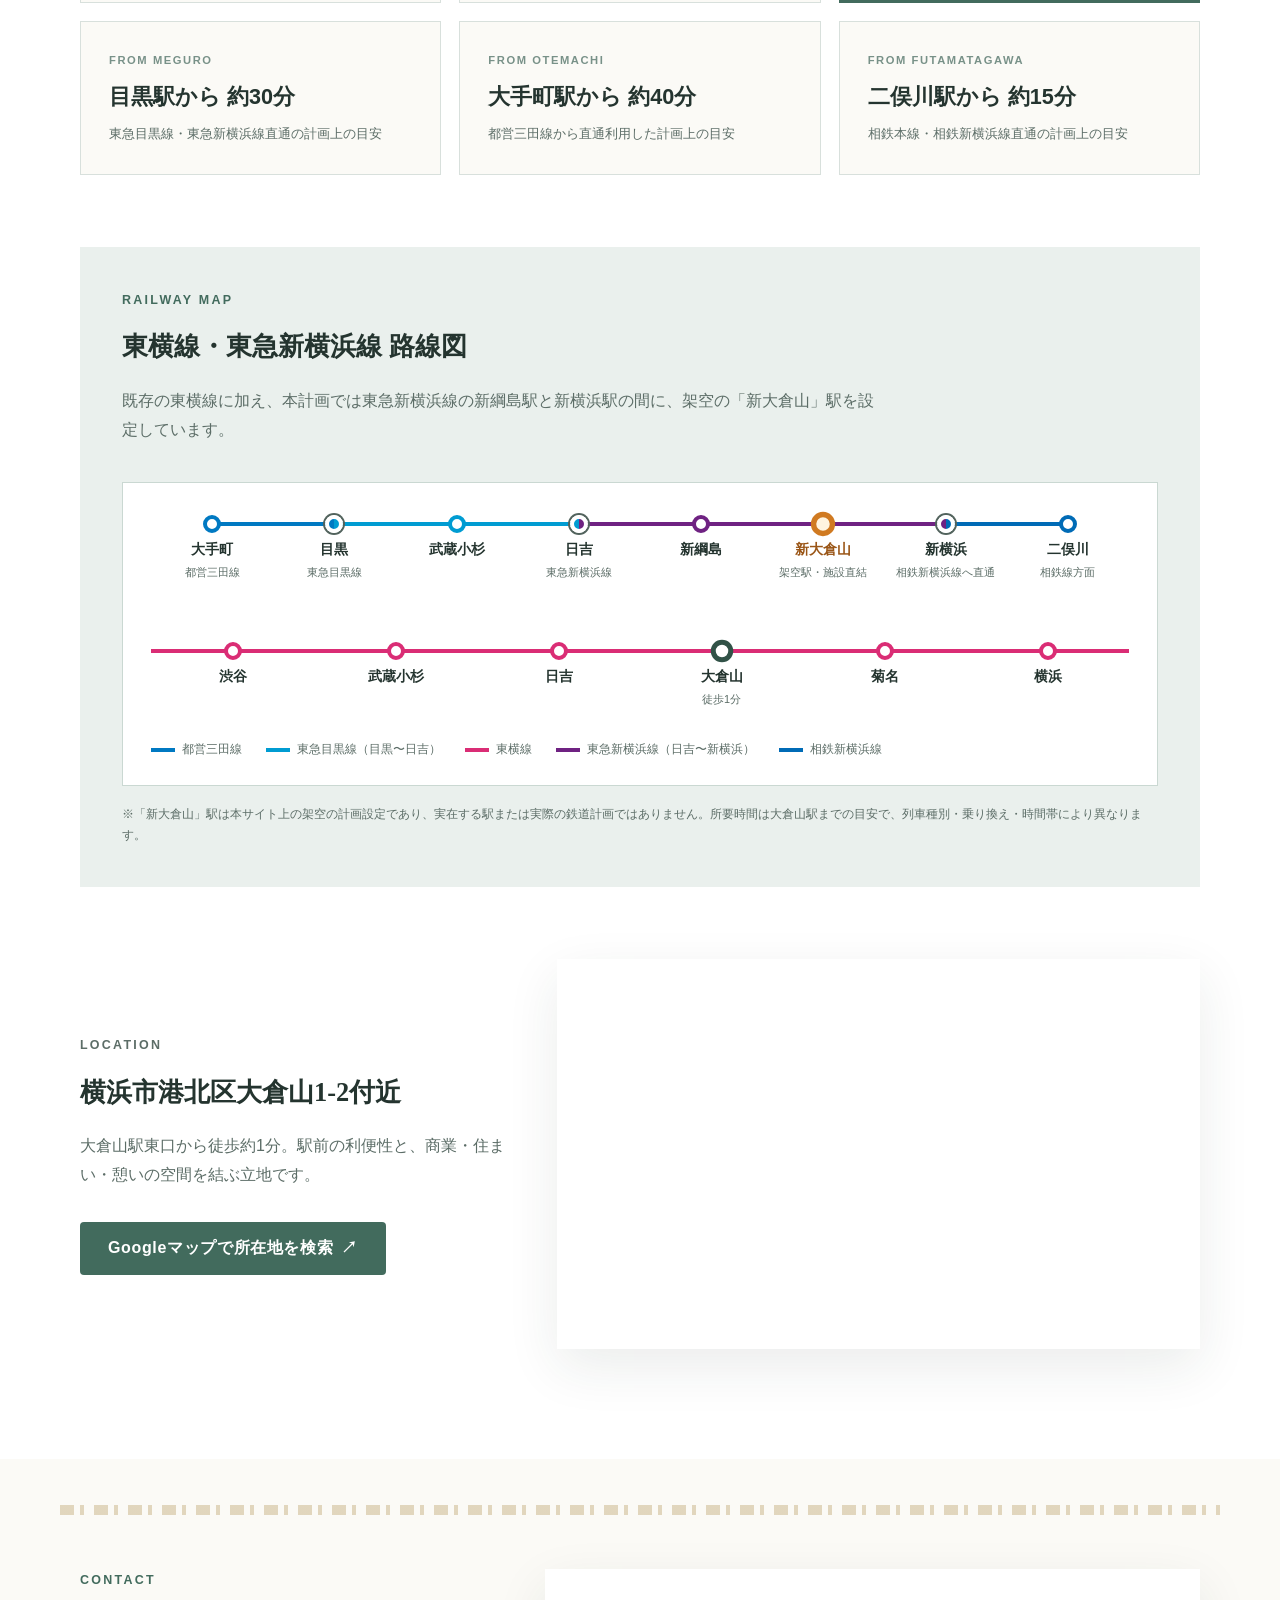
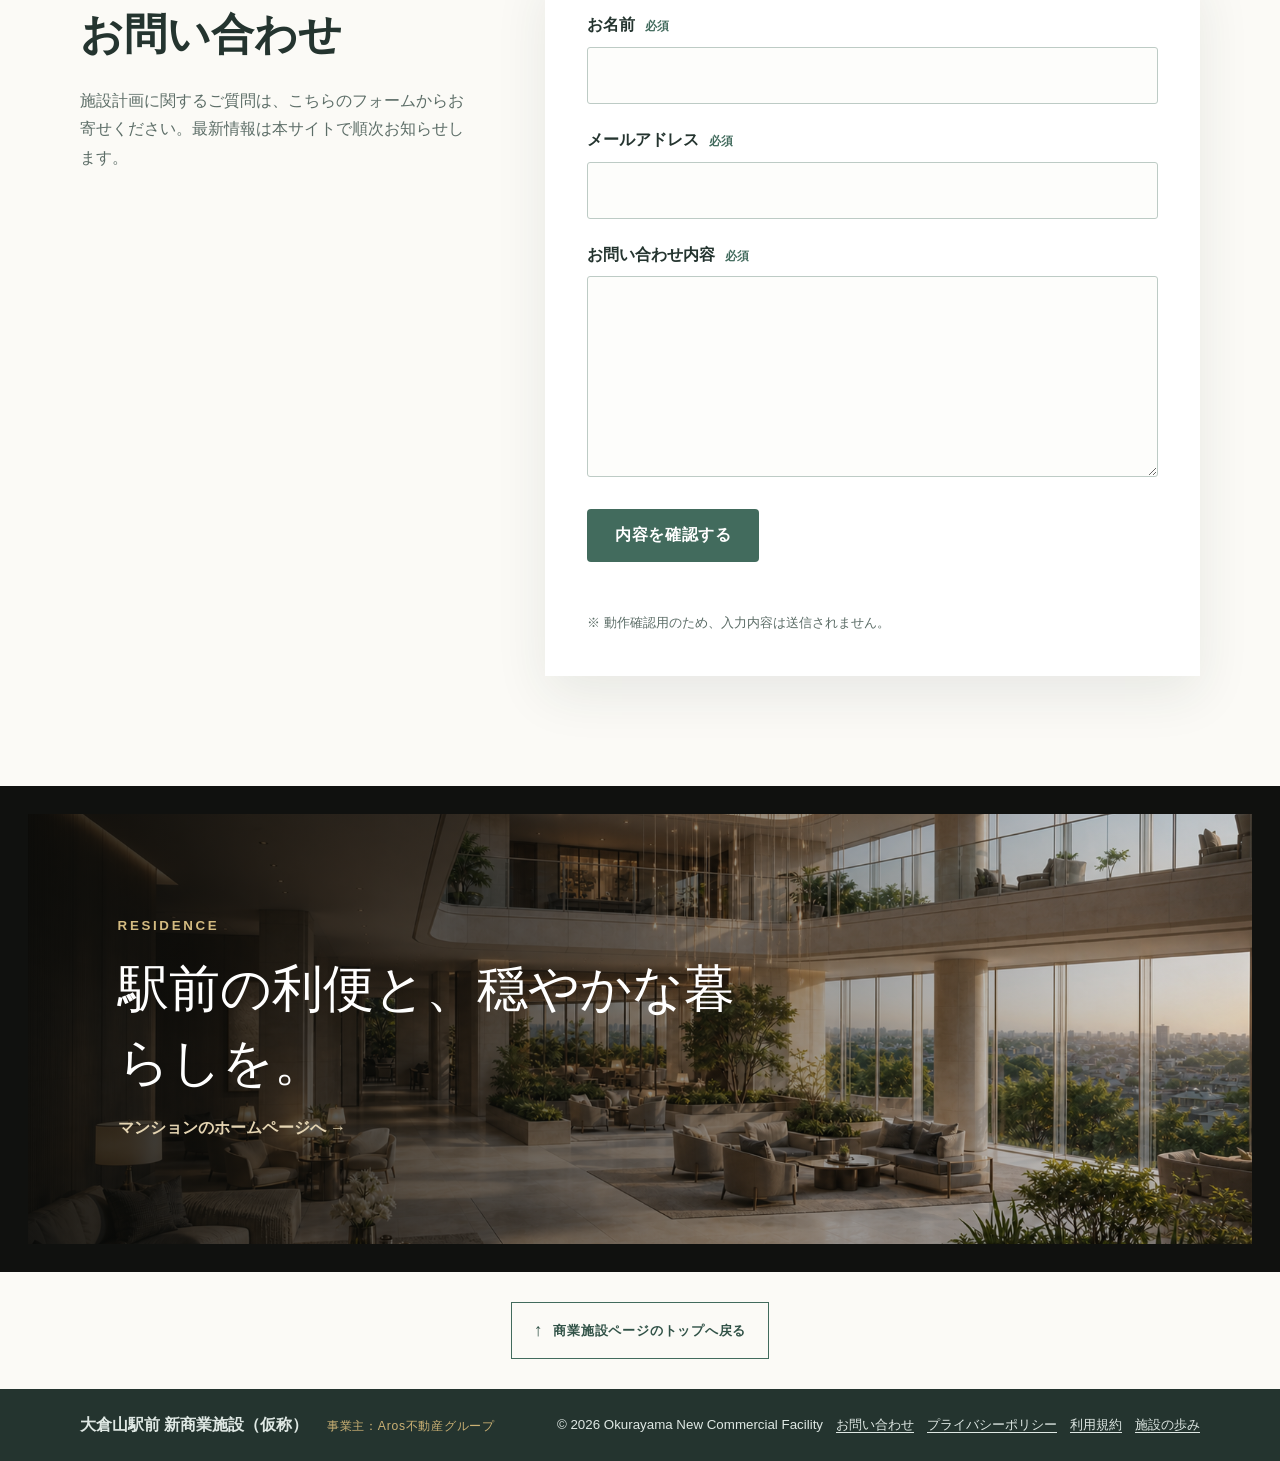
==== commit 33d11663: "Restore previous rooftop park image" ====
--- a/index.html
+++ b/index.html
@@ -147,8 +147,8 @@
 
           <div class="visual-grid supporting-visuals">
             <figure class="visual-card">
-              <img src="images/okurayama-rooftop-park-v6.png" alt="奥に住宅棟を配置した4階屋上公園と、その1層下の3階テラス、1階のバスロータリーまで続く吹き抜けのイメージ" width="1448" height="1086" loading="lazy">
-              <figcaption><strong>4階屋上公園</strong><span>3階テラスの上に広がり、1階のバスロータリーまで続く吹き抜けを囲む屋外空間</span></figcaption>
+              <img src="images/okurayama-rooftop-park-v5.png" alt="奥に細身の住宅棟を配置し、1階まで続く吹き抜け、遊具、散策路を備えた4階屋上公園のイメージ" width="1448" height="1086" loading="lazy">
+              <figcaption><strong>4階屋上公園</strong><span>1階から続く吹き抜けを囲み、緑と憩いの場をつなぐ屋外空間</span></figcaption>
             </figure>
             <figure class="visual-card">
               <img src="images/okurayama-building-sections.png" alt="商業フロア、吹き抜け、屋上公園、住宅棟の関係を示した建築断面図" width="1491" height="1055" loading="lazy">
@@ -198,7 +198,7 @@
           </section>
           <section class="tenant-floor tenant-floor-park" aria-labelledby="floor-4-title">
             <div class="tenant-floor-heading"><span>4F</span><h3 id="floor-4-title">屋上公園・テラス</h3></div>
-            <div class="park-feature"><div class="slideshow park-slideshow" data-slideshow data-interval="4000"><img class="slideshow-slide is-active" src="images/okurayama-rooftop-park-v6.png" alt="奥に住宅棟を配置した4階屋上公園と、1層下の3階テラス、1階のバスロータリーまで続く吹き抜けの全景"><img class="slideshow-slide" src="images/okurayama-rooftop-park-human-v1.png" alt="人の目線から見た屋上公園の散策路"><img class="slideshow-slide" src="images/okurayama-rooftop-park-human-v2.png" alt="人の目線から見た屋上公園のカフェテラス"></div><div><span>ROOFTOP PARK</span><h4>空と緑を楽しむ、4階の公園。</h4><p>住宅棟を公園の奥に配置し、1階のバスロータリーまで続く吹き抜けの周囲に回遊路、子ども用遊具、木陰のベンチを整備。1層下の3階テラスから階段でつながり、買い物の合間や地域の憩いの時間に利用できる屋外空間を目指します。</p></div></div>
+            <div class="park-feature"><div class="slideshow park-slideshow" data-slideshow data-interval="4000"><img class="slideshow-slide is-active" src="images/okurayama-rooftop-park-v5.png" alt="奥に住宅棟、中央に1階まで続く吹き抜けを配置した4階屋上公園の全景"><img class="slideshow-slide" src="images/okurayama-rooftop-park-human-v1.png" alt="人の目線から見た屋上公園の散策路"><img class="slideshow-slide" src="images/okurayama-rooftop-park-human-v2.png" alt="人の目線から見た屋上公園のカフェテラス"></div><div><span>ROOFTOP PARK</span><h4>空と緑を楽しむ、4階の公園。</h4><p>住宅棟を公園の奥に配置し、1階から続く吹き抜けの周囲に回遊路、子ども用遊具、木陰のベンチを整備。3階テラスから階段でつながり、買い物の合間や地域の憩いの時間に利用できる屋外空間を目指します。</p></div></div>
           </section>
           <p class="tenant-note">※ 店舗入口・内装画像は完成時を想定したAIイメージです。実際の仕様とは異なる場合があります。営業時間、休業日、サービス内容などの最新情報はリンク先でご確認ください。</p>
         </div>
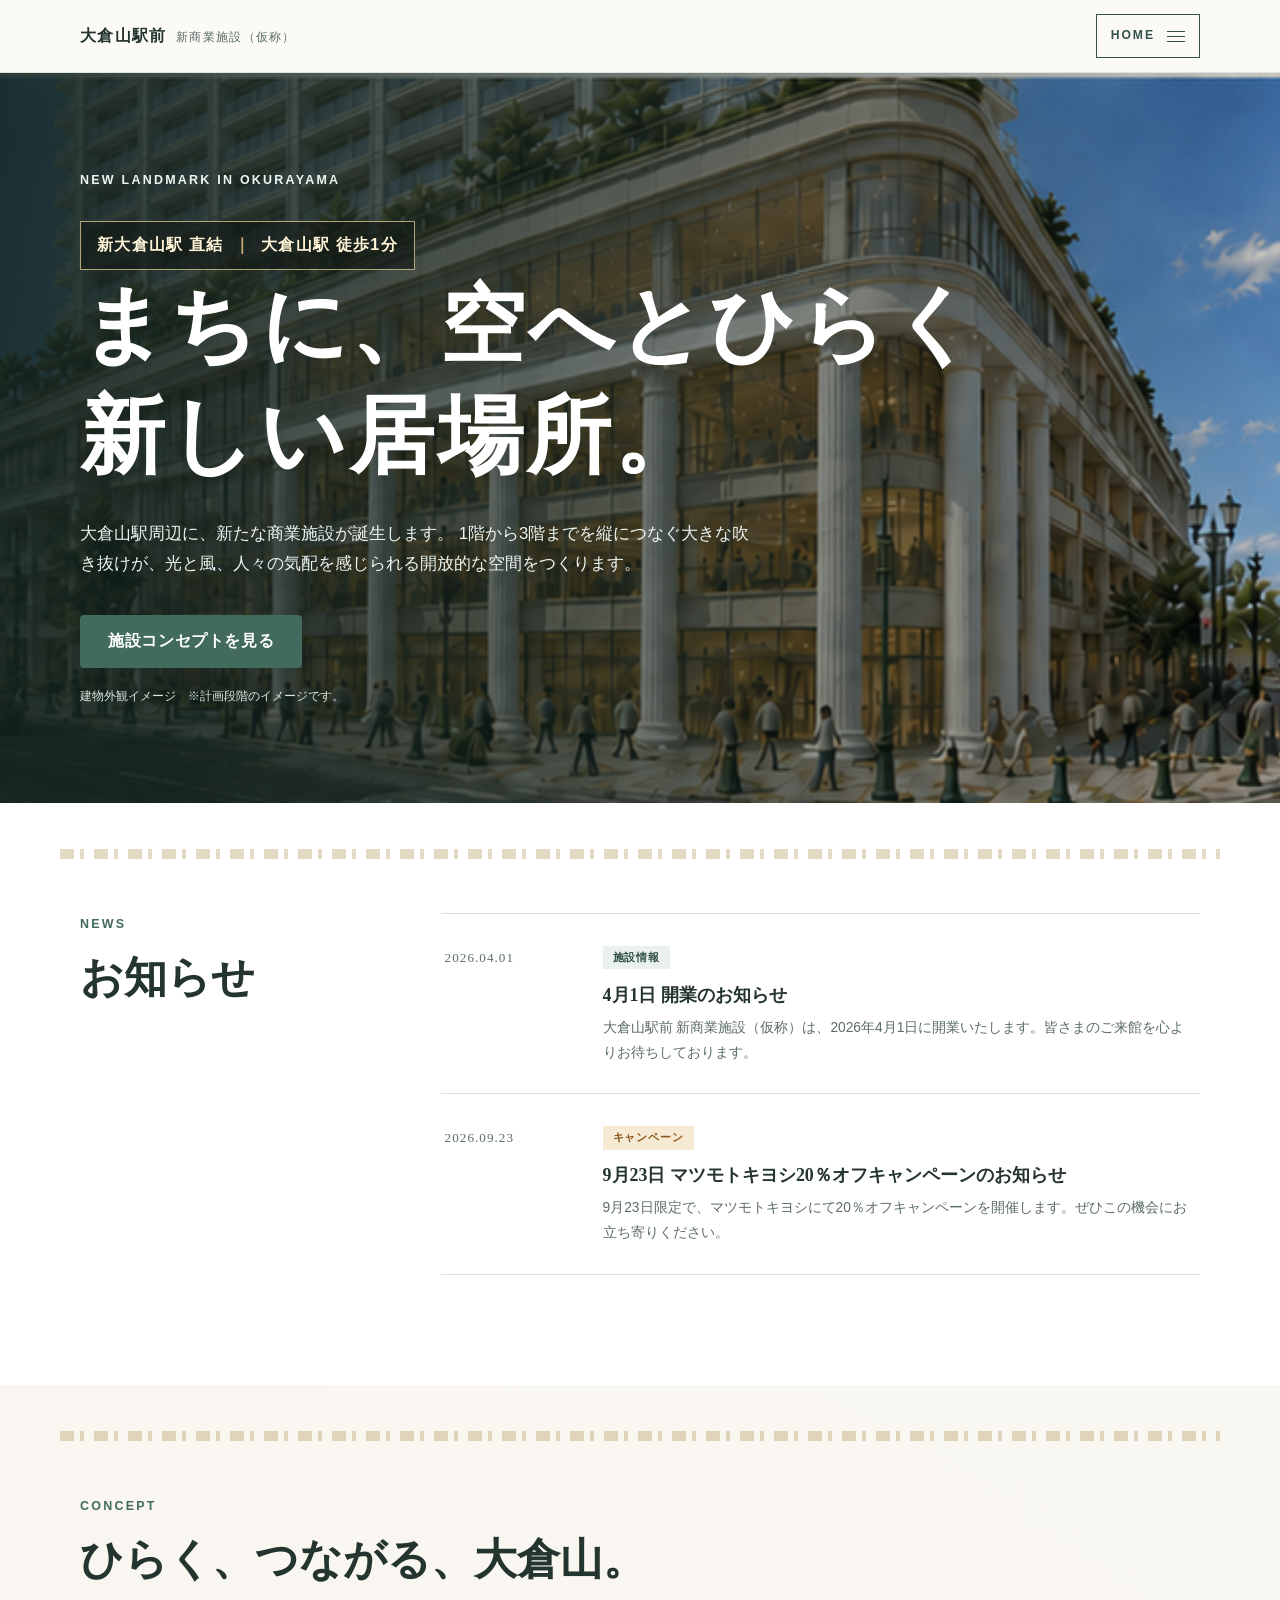
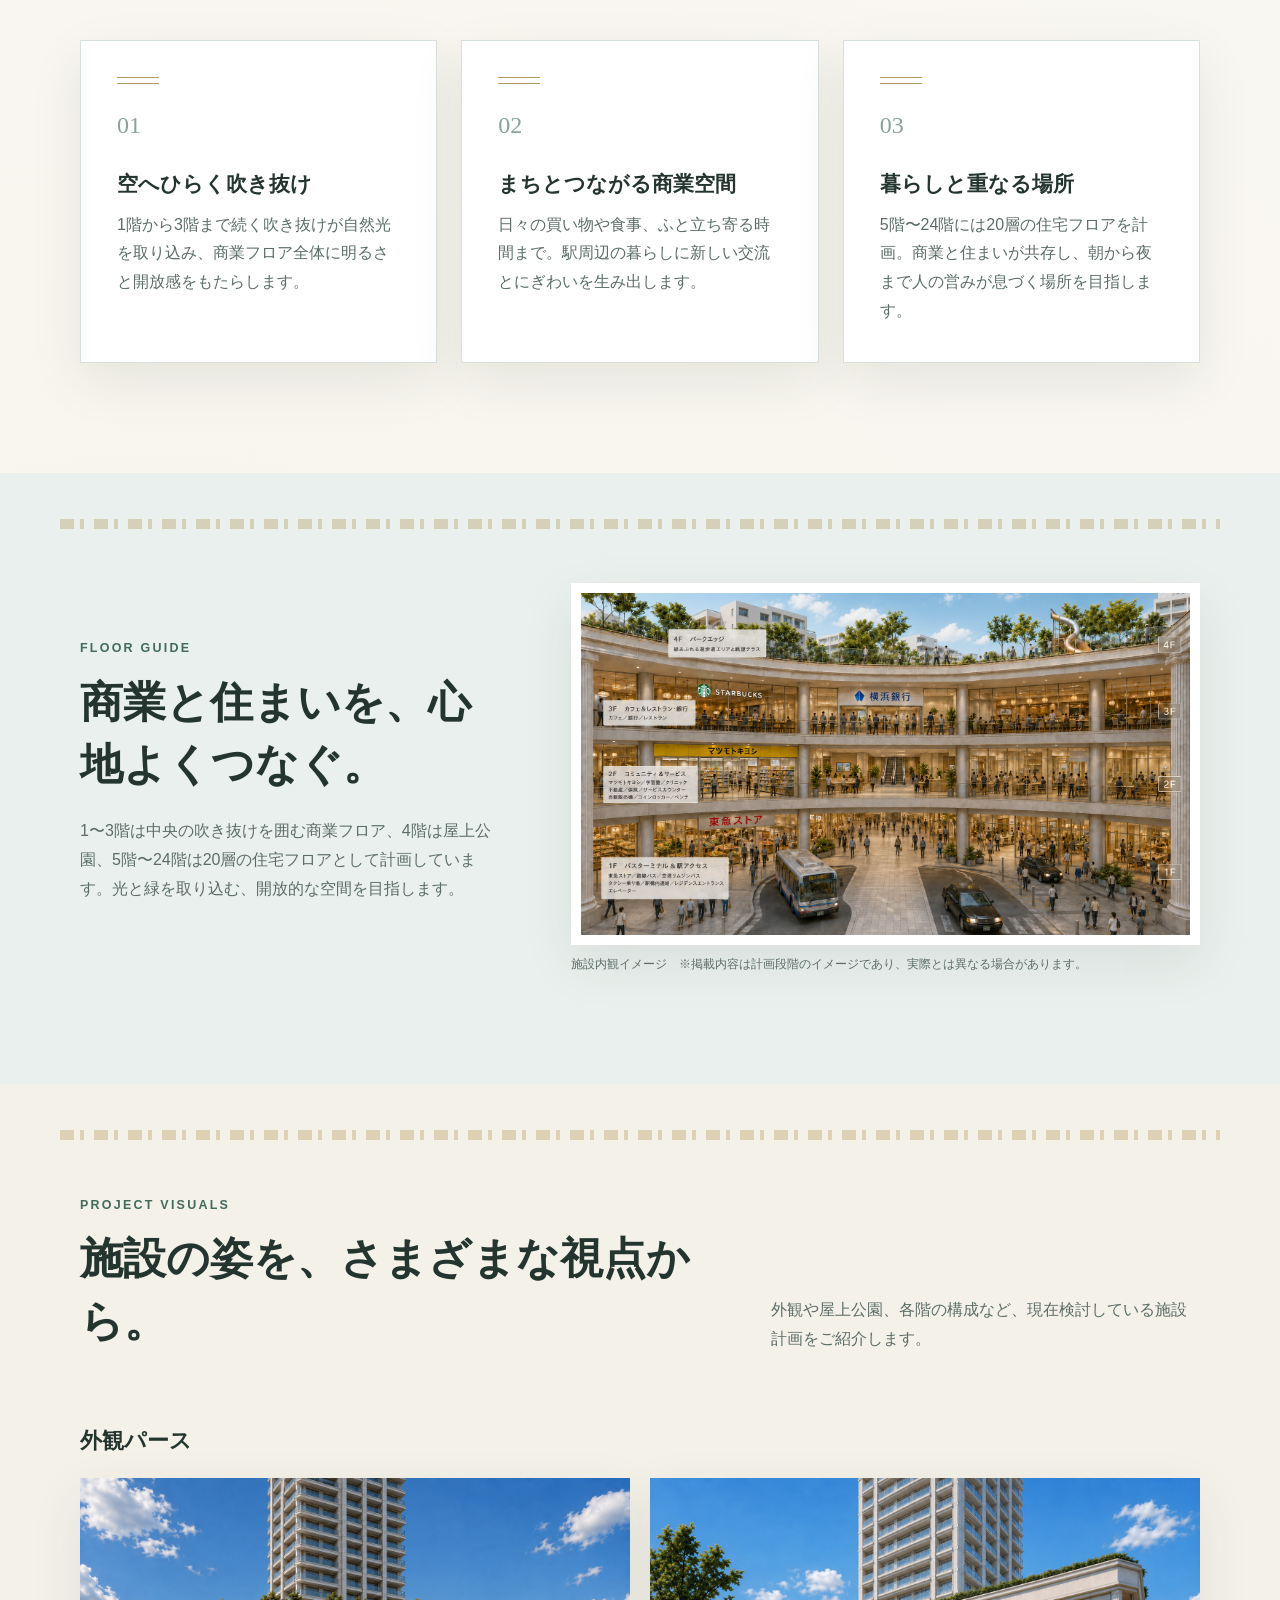
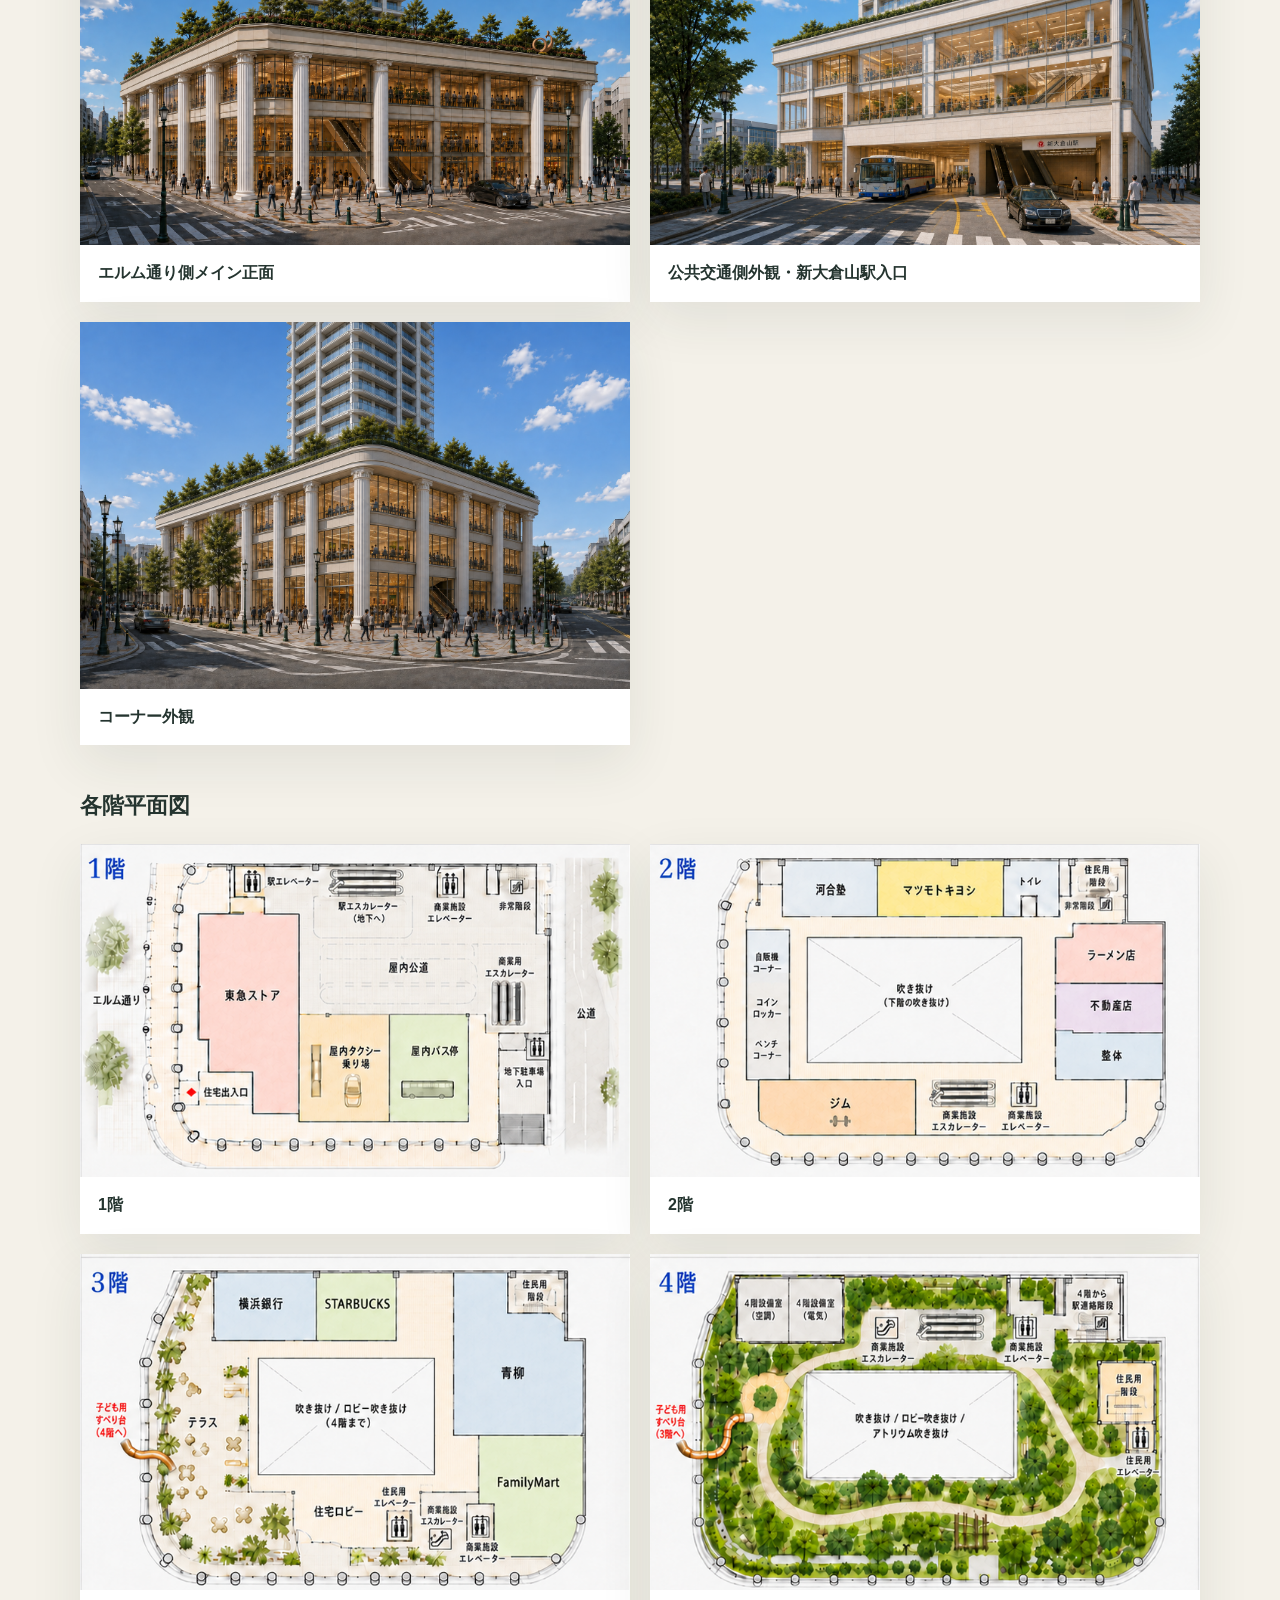
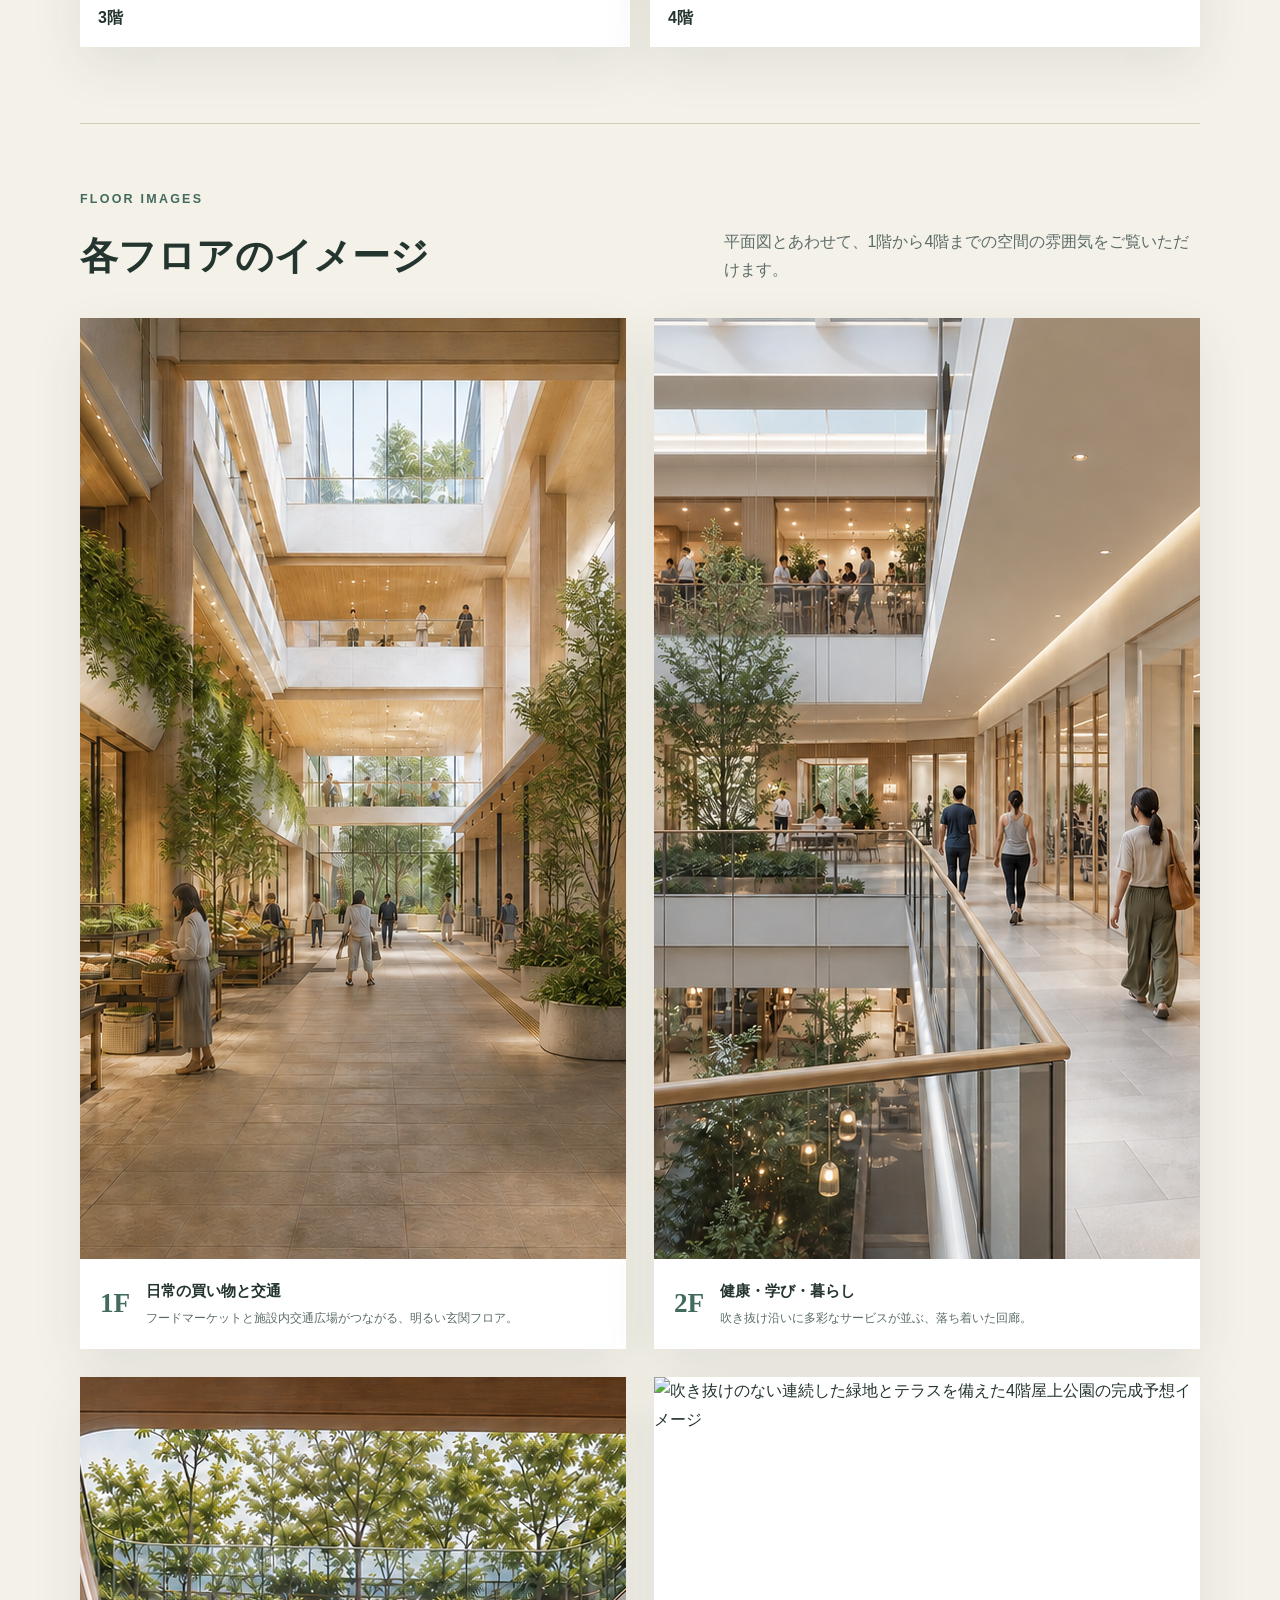
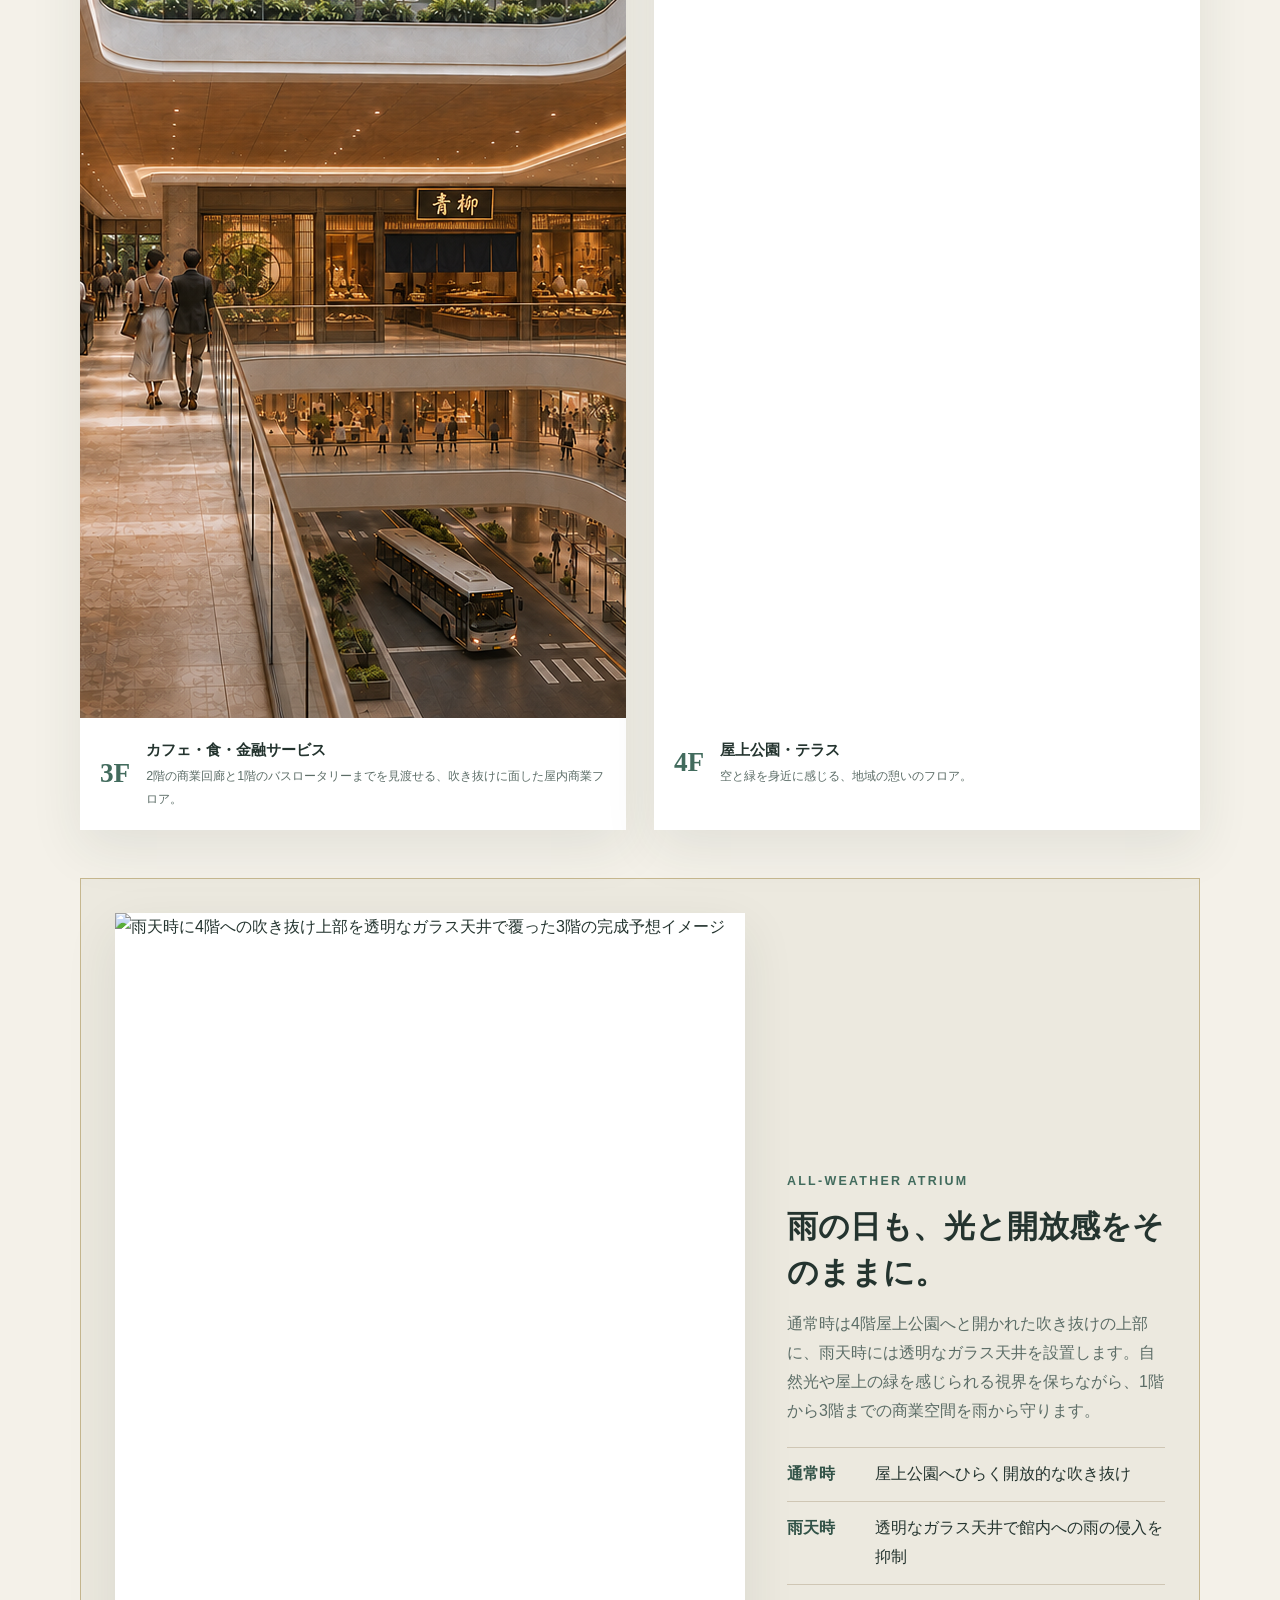
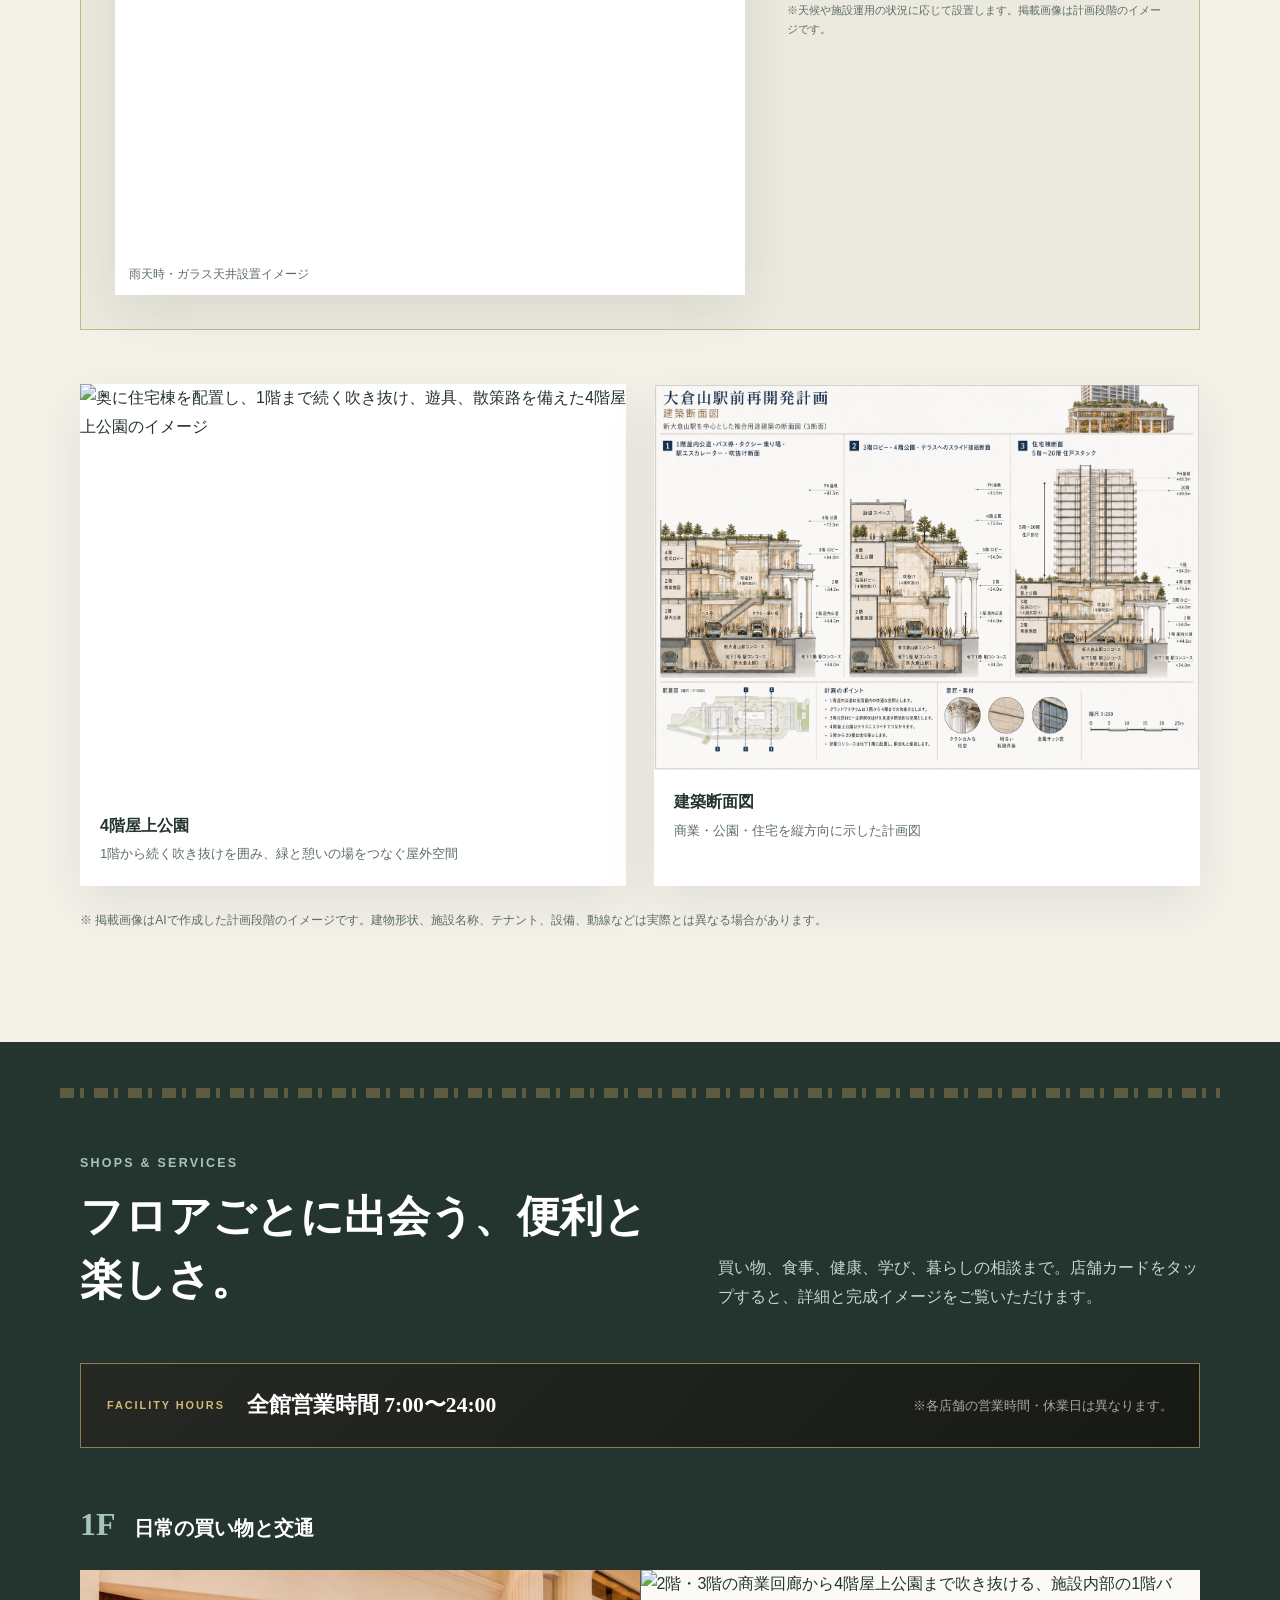
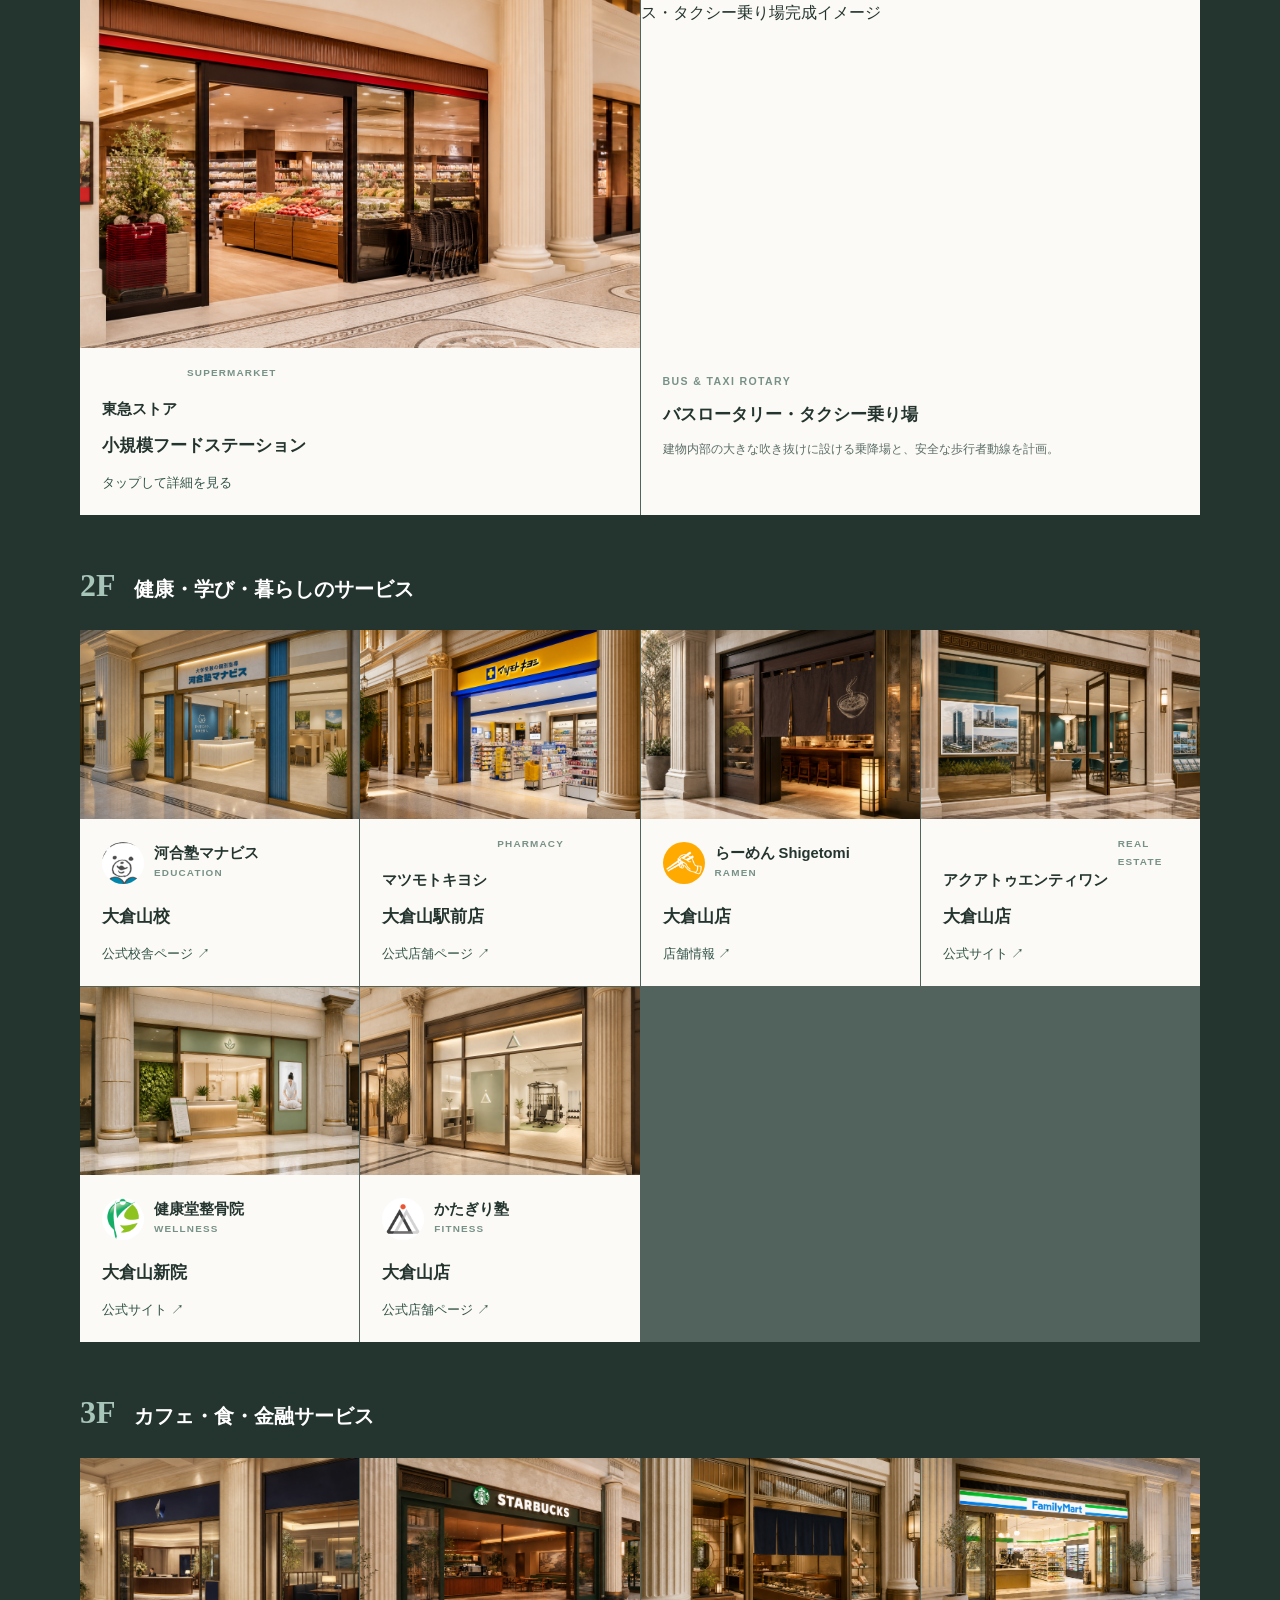
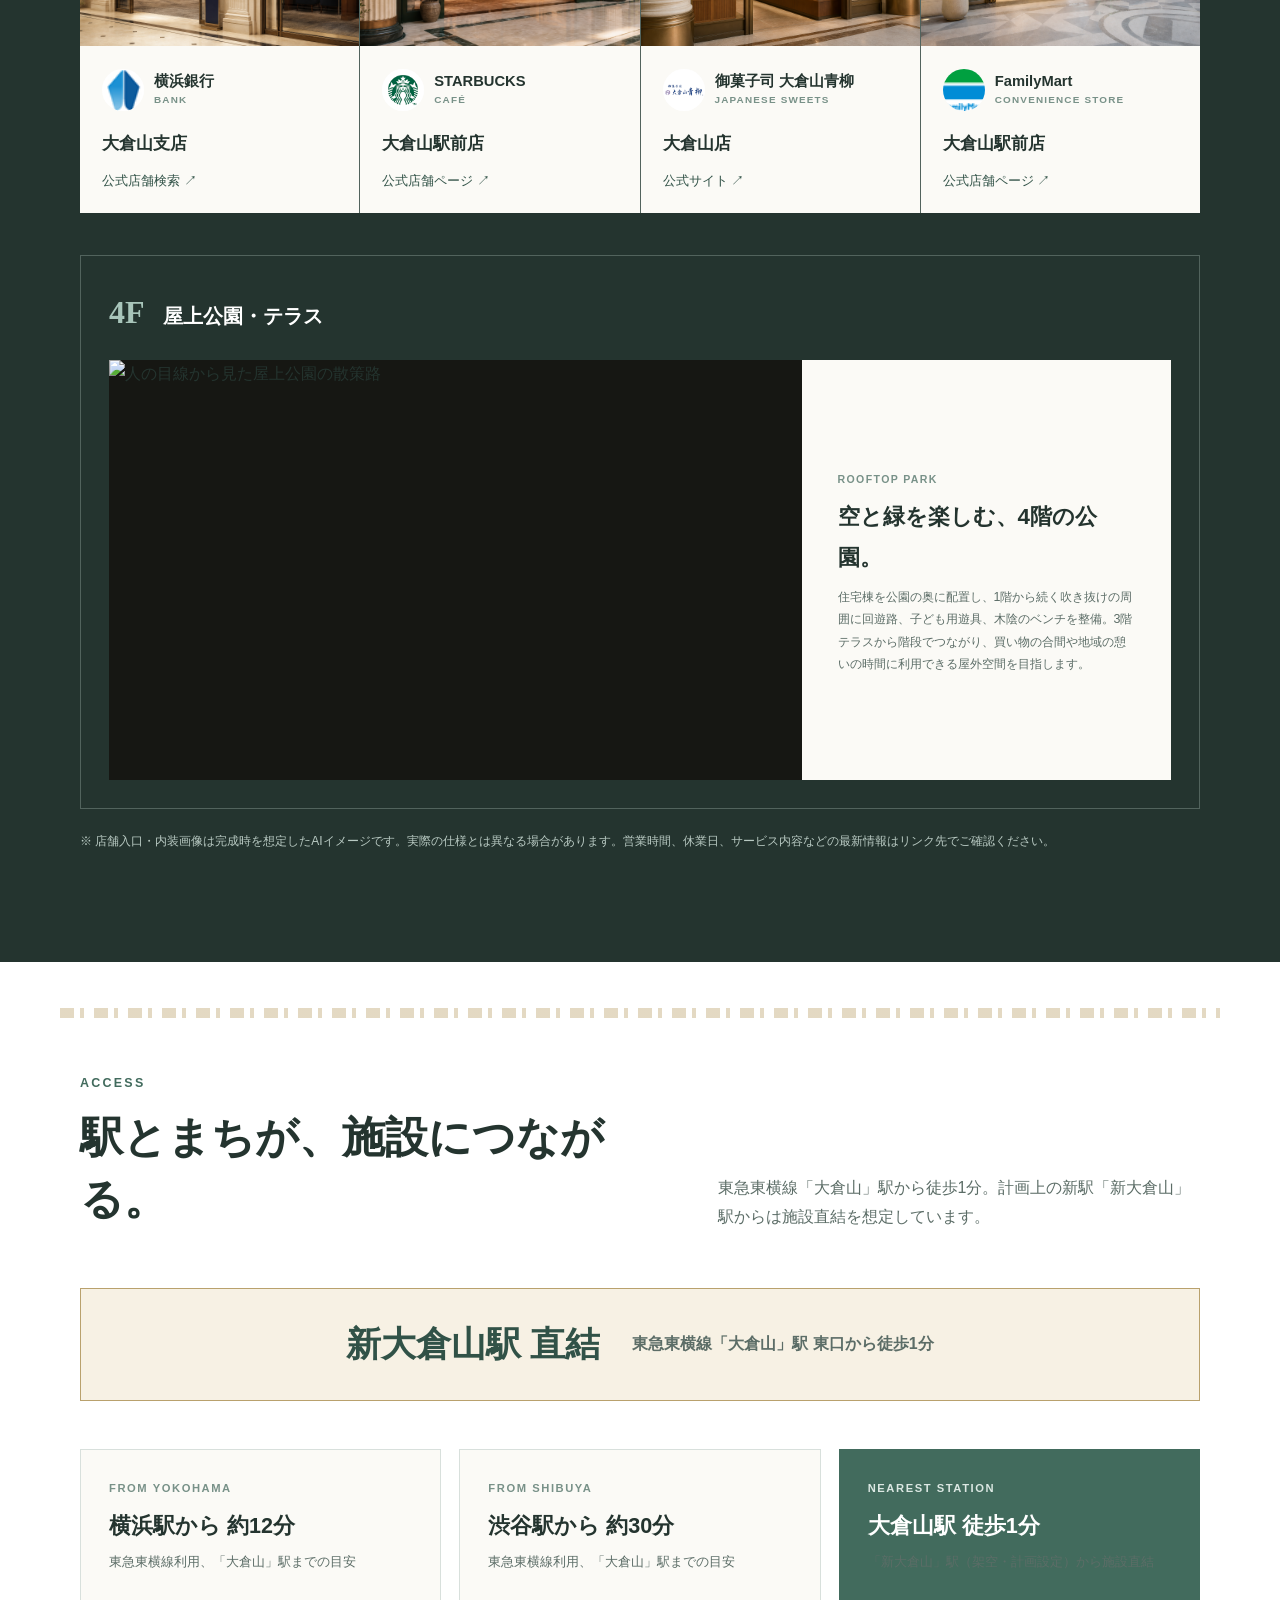
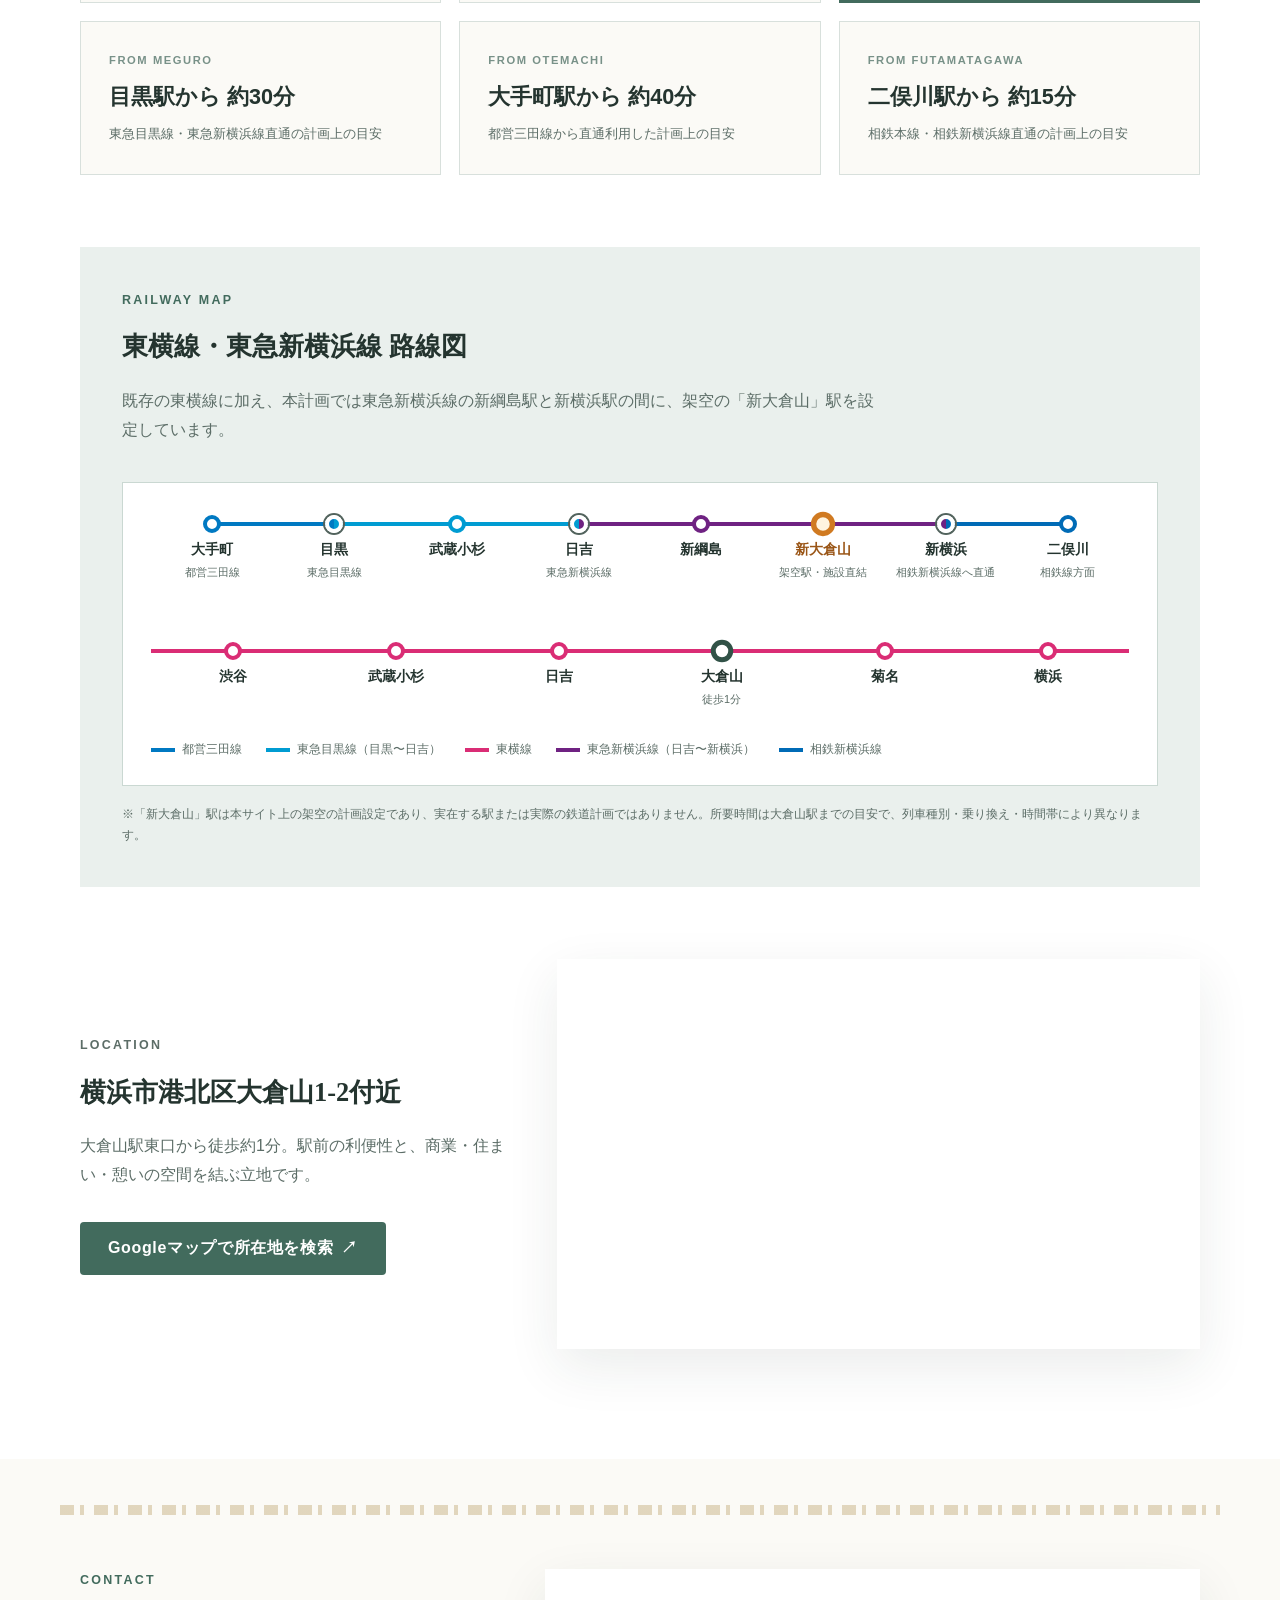
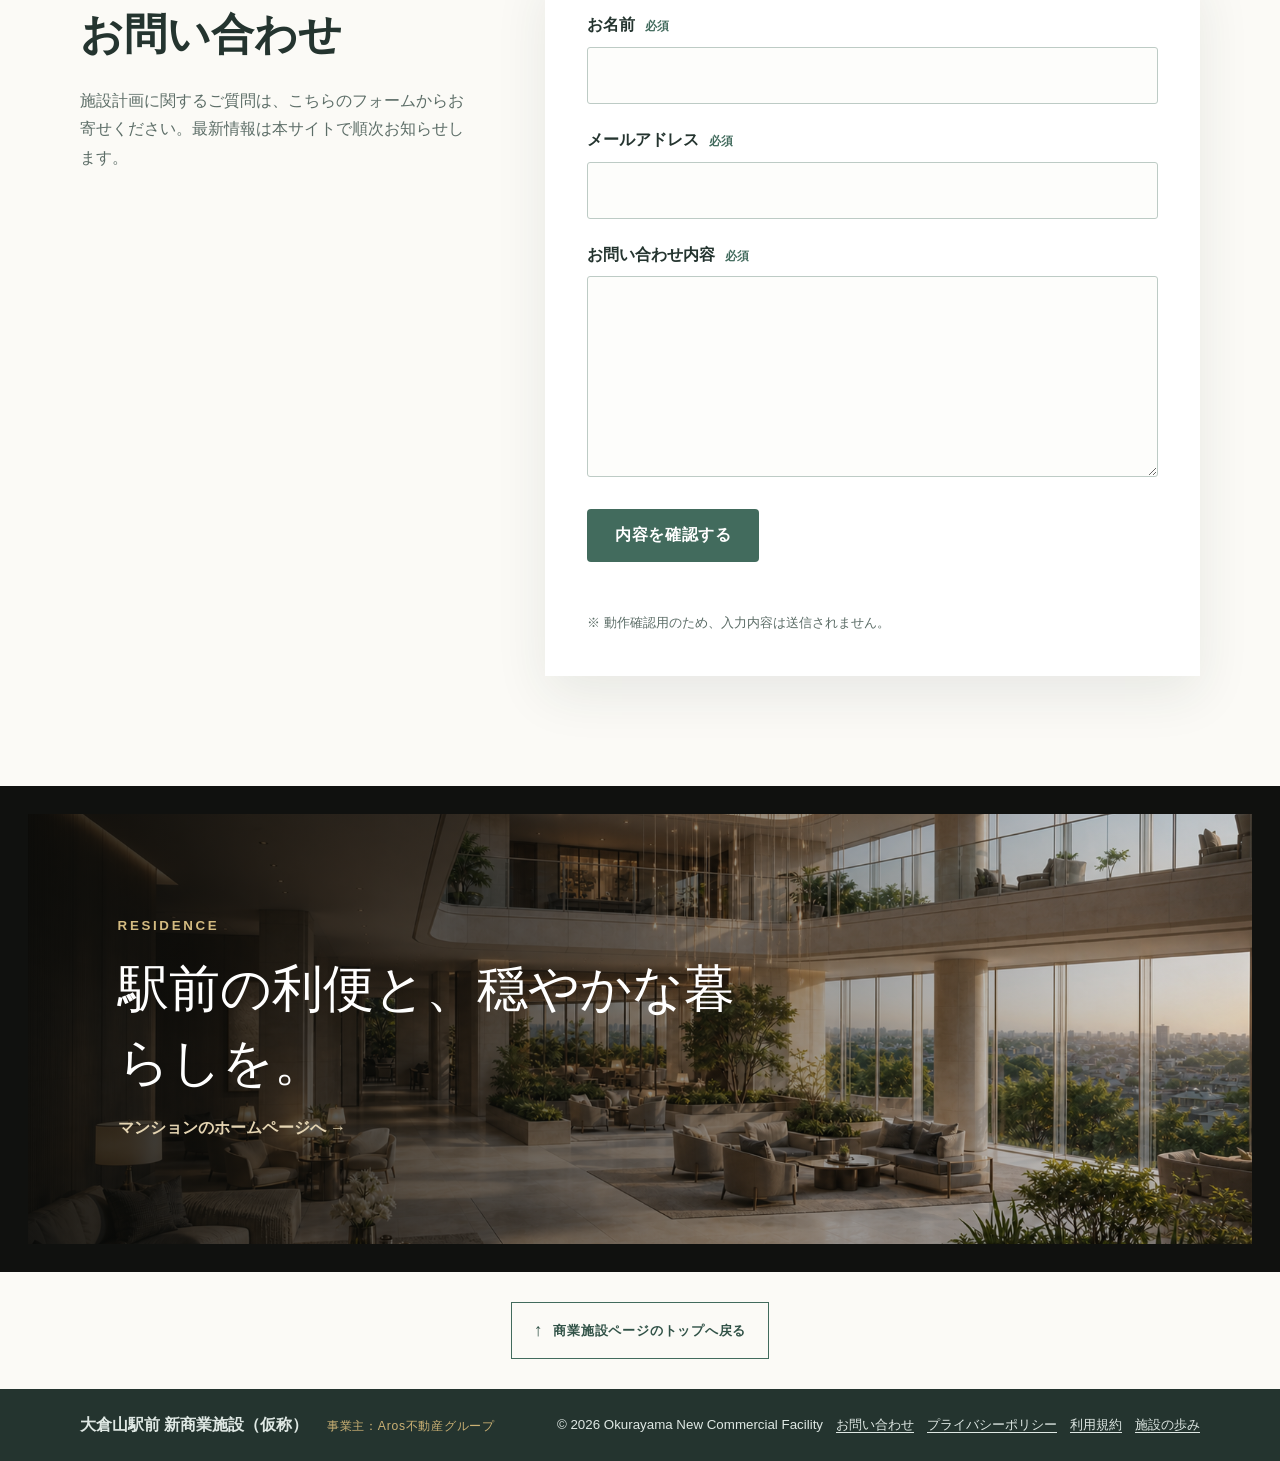
==== commit 78a3370a: "Slightly widen residential tower in rooftop park image" ====
--- a/index.html
+++ b/index.html
@@ -147,7 +147,7 @@
 
           <div class="visual-grid supporting-visuals">
             <figure class="visual-card">
-              <img src="images/okurayama-rooftop-park-v5.png" alt="奥に細身の住宅棟を配置し、1階まで続く吹き抜け、遊具、散策路を備えた4階屋上公園のイメージ" width="1448" height="1086" loading="lazy">
+              <img src="images/okurayama-rooftop-park-v7.png" alt="奥に住宅棟を配置し、1階まで続く吹き抜け、遊具、散策路を備えた4階屋上公園のイメージ" width="1448" height="1086" loading="lazy">
               <figcaption><strong>4階屋上公園</strong><span>1階から続く吹き抜けを囲み、緑と憩いの場をつなぐ屋外空間</span></figcaption>
             </figure>
             <figure class="visual-card">
@@ -198,7 +198,7 @@
           </section>
           <section class="tenant-floor tenant-floor-park" aria-labelledby="floor-4-title">
             <div class="tenant-floor-heading"><span>4F</span><h3 id="floor-4-title">屋上公園・テラス</h3></div>
-            <div class="park-feature"><div class="slideshow park-slideshow" data-slideshow data-interval="4000"><img class="slideshow-slide is-active" src="images/okurayama-rooftop-park-v5.png" alt="奥に住宅棟、中央に1階まで続く吹き抜けを配置した4階屋上公園の全景"><img class="slideshow-slide" src="images/okurayama-rooftop-park-human-v1.png" alt="人の目線から見た屋上公園の散策路"><img class="slideshow-slide" src="images/okurayama-rooftop-park-human-v2.png" alt="人の目線から見た屋上公園のカフェテラス"></div><div><span>ROOFTOP PARK</span><h4>空と緑を楽しむ、4階の公園。</h4><p>住宅棟を公園の奥に配置し、1階から続く吹き抜けの周囲に回遊路、子ども用遊具、木陰のベンチを整備。3階テラスから階段でつながり、買い物の合間や地域の憩いの時間に利用できる屋外空間を目指します。</p></div></div>
+            <div class="park-feature"><div class="slideshow park-slideshow" data-slideshow data-interval="4000"><img class="slideshow-slide is-active" src="images/okurayama-rooftop-park-v7.png" alt="奥に住宅棟、中央に1階まで続く吹き抜けを配置した4階屋上公園の全景"><img class="slideshow-slide" src="images/okurayama-rooftop-park-human-v1.png" alt="人の目線から見た屋上公園の散策路"><img class="slideshow-slide" src="images/okurayama-rooftop-park-human-v2.png" alt="人の目線から見た屋上公園のカフェテラス"></div><div><span>ROOFTOP PARK</span><h4>空と緑を楽しむ、4階の公園。</h4><p>住宅棟を公園の奥に配置し、1階から続く吹き抜けの周囲に回遊路、子ども用遊具、木陰のベンチを整備。3階テラスから階段でつながり、買い物の合間や地域の憩いの時間に利用できる屋外空間を目指します。</p></div></div>
           </section>
           <p class="tenant-note">※ 店舗入口・内装画像は完成時を想定したAIイメージです。実際の仕様とは異なる場合があります。営業時間、休業日、サービス内容などの最新情報はリンク先でご確認ください。</p>
         </div>
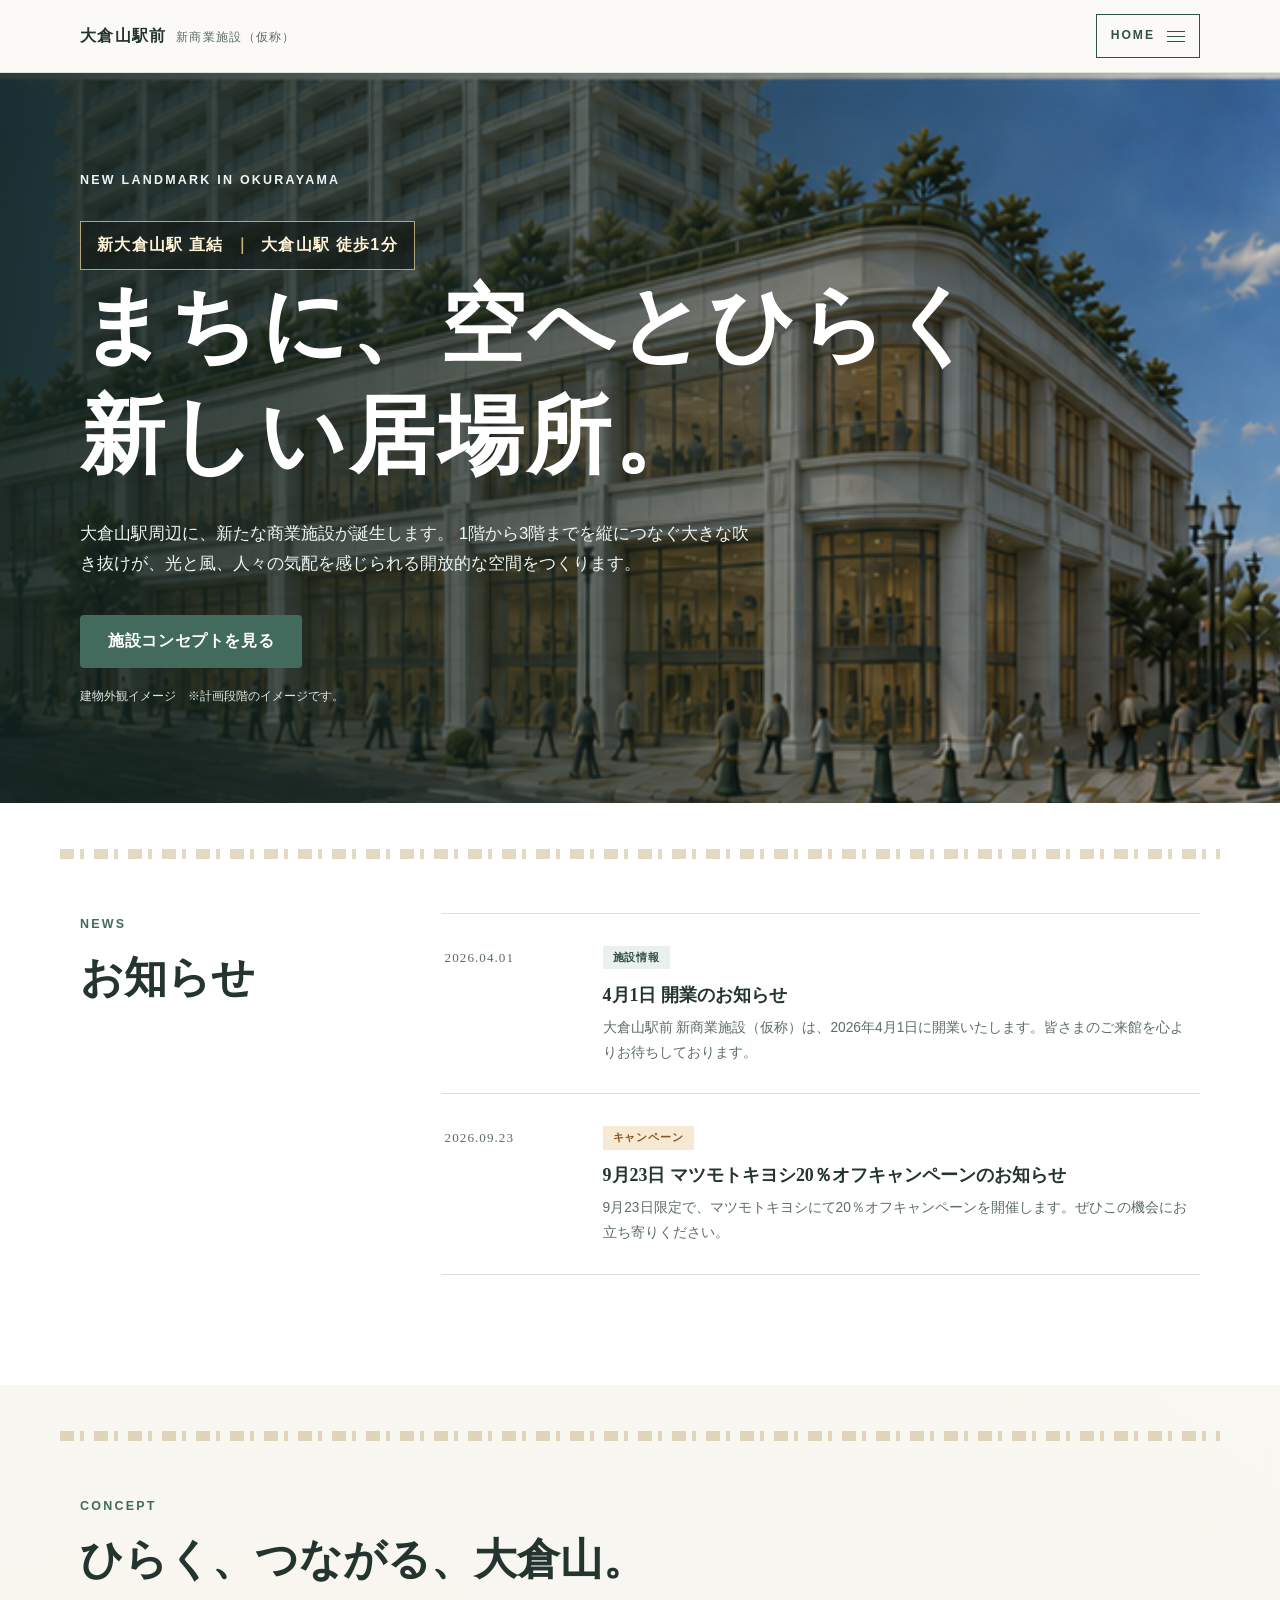
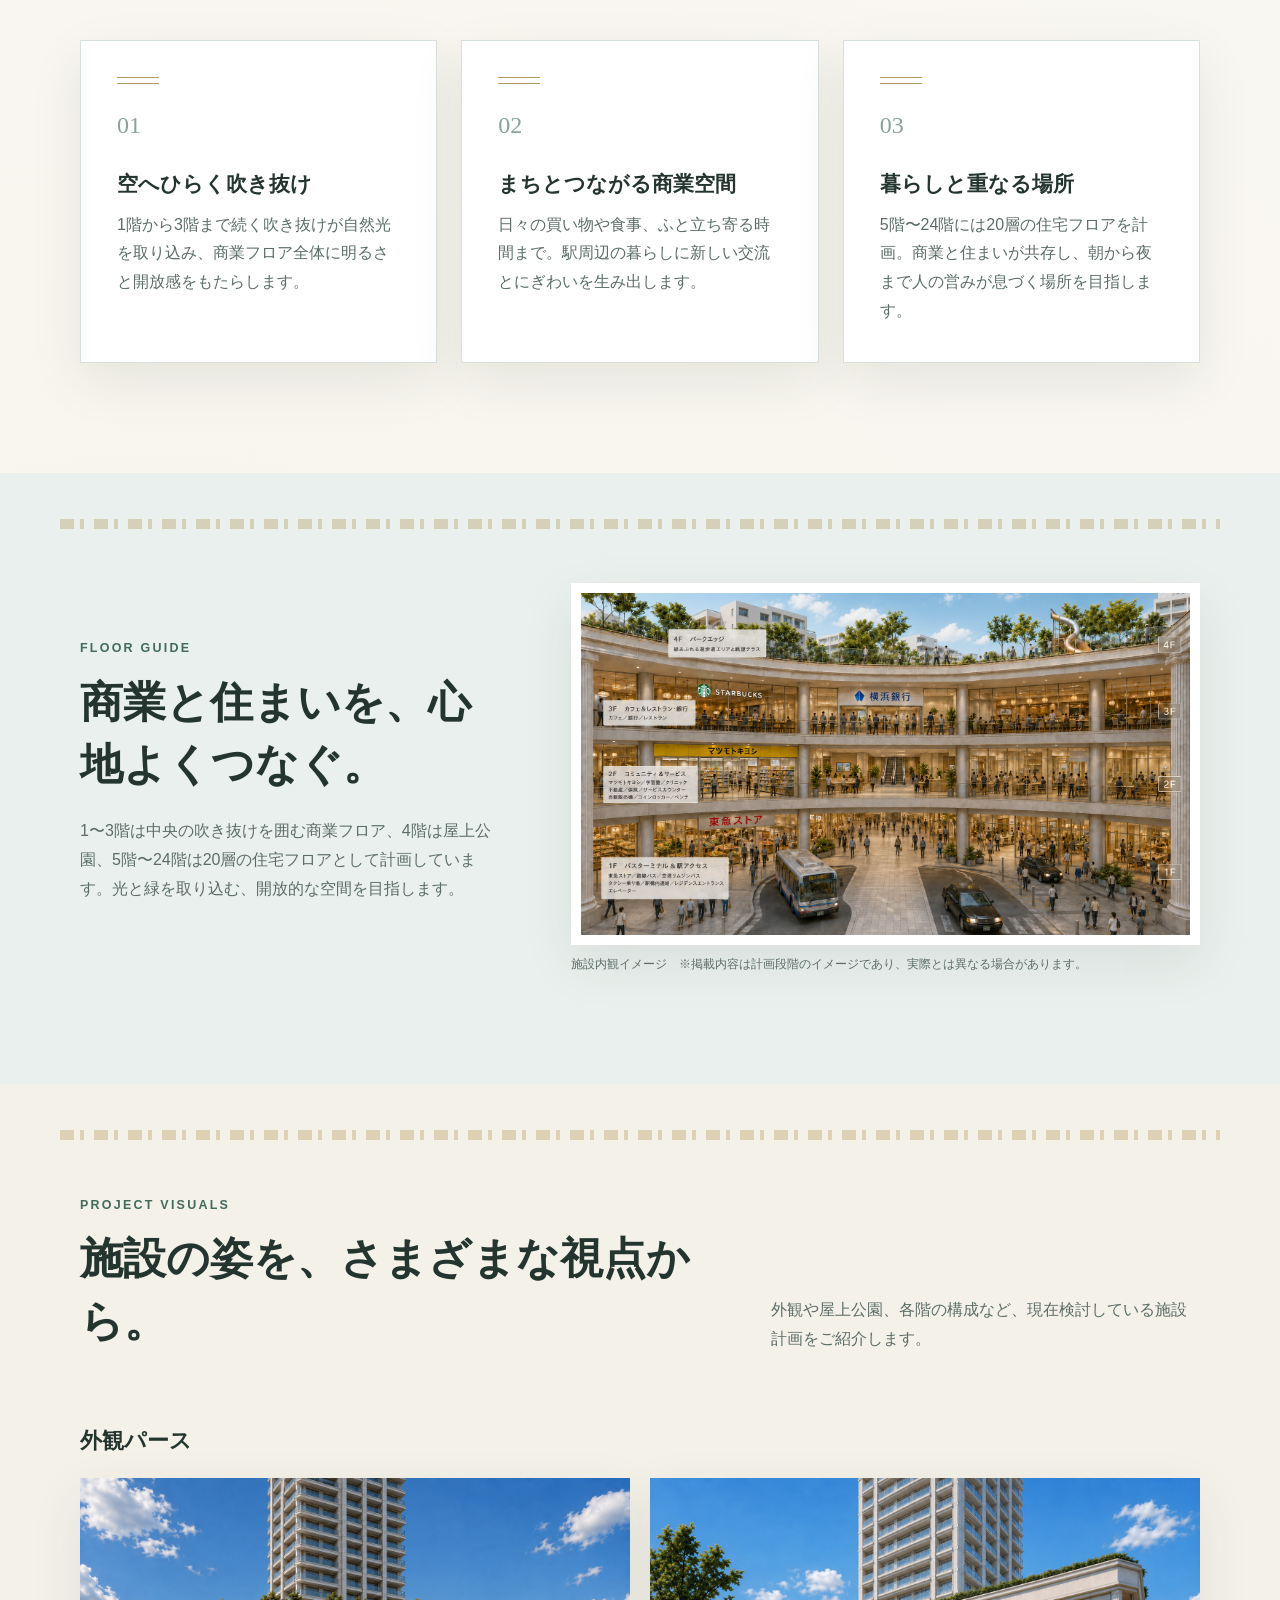
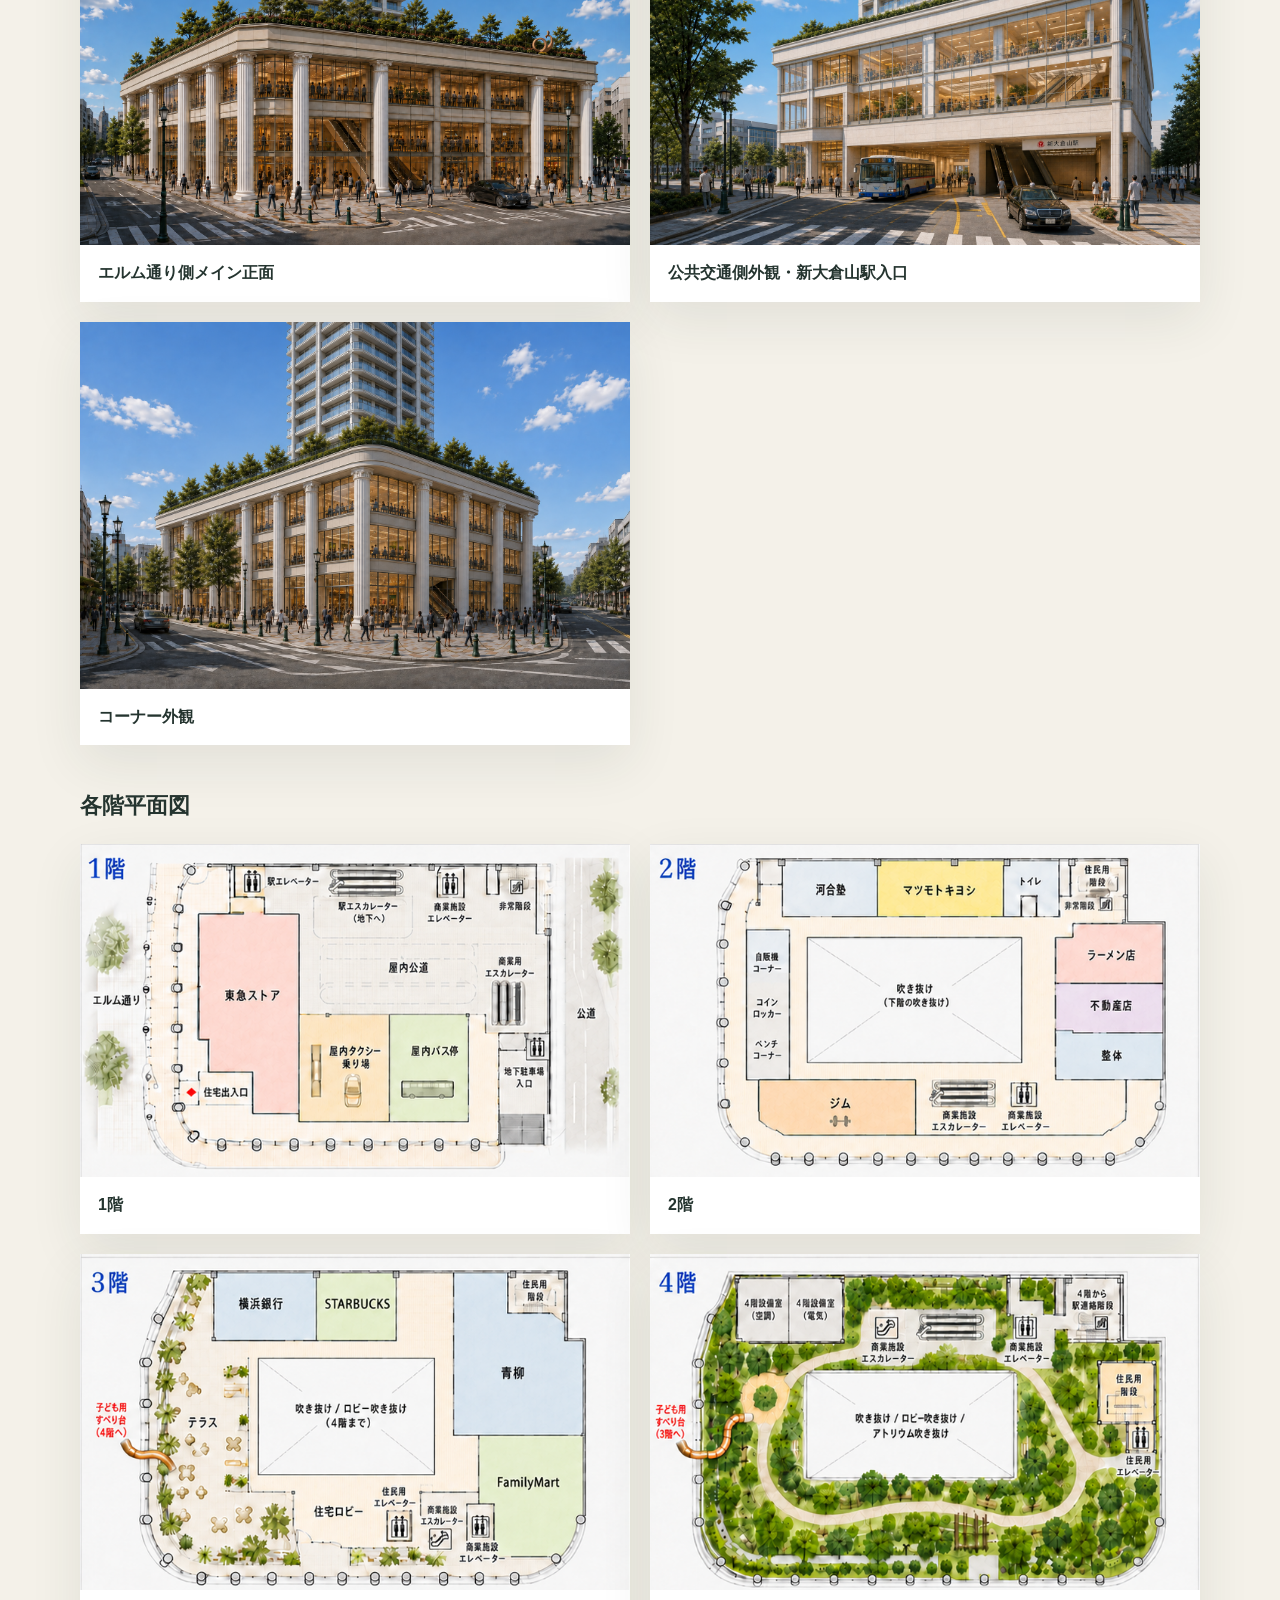
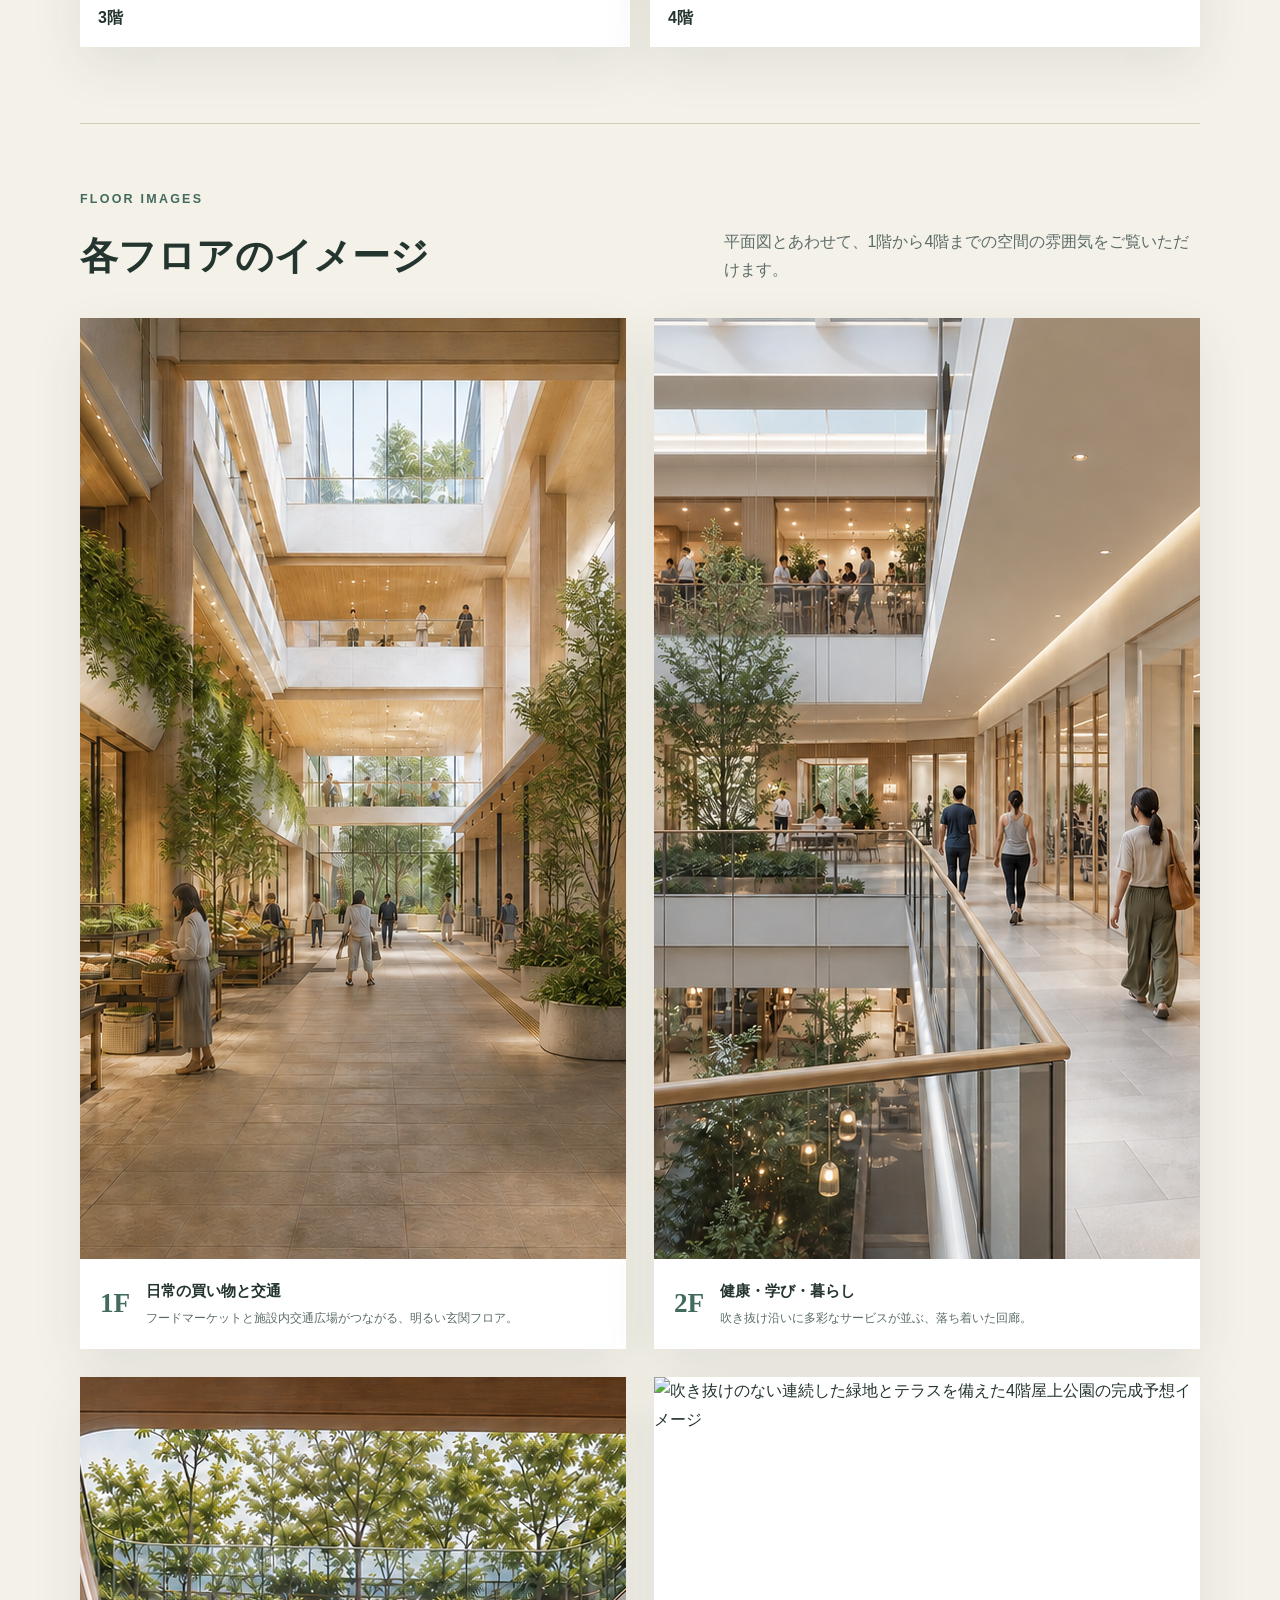
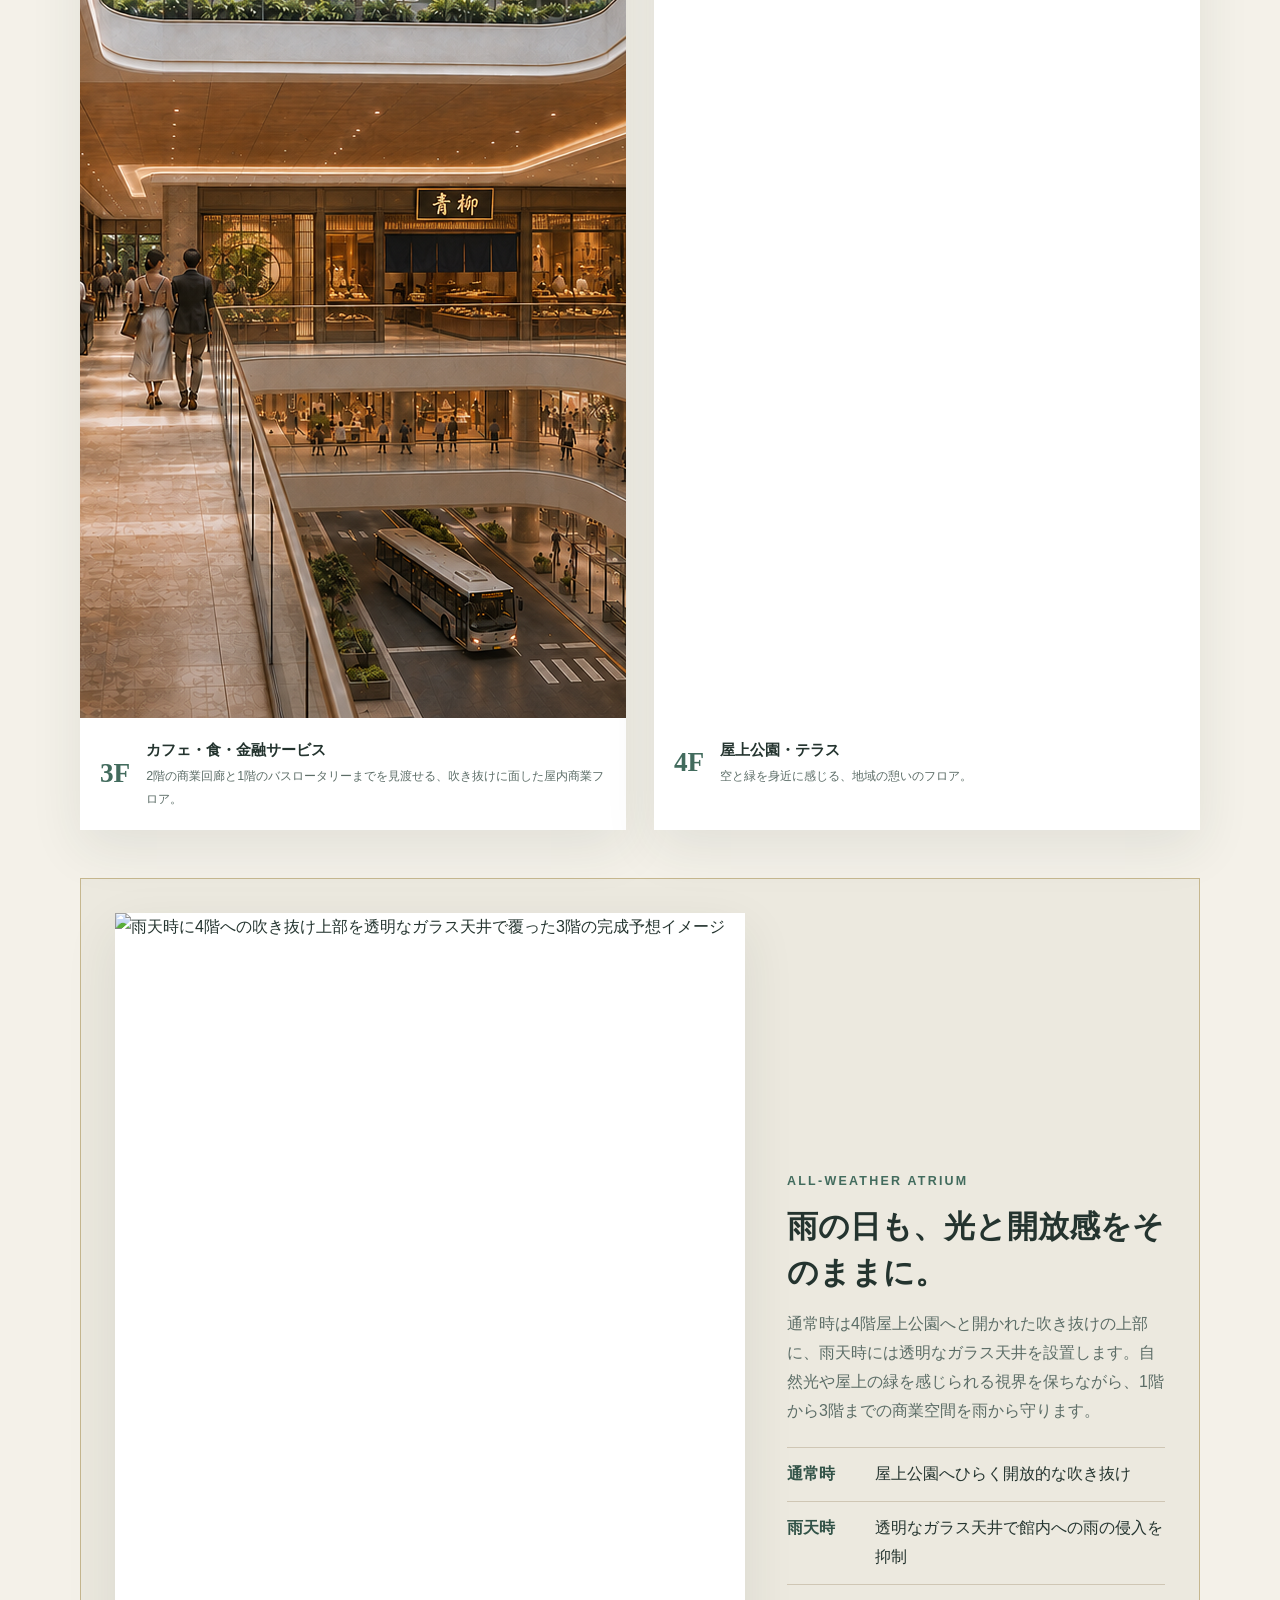
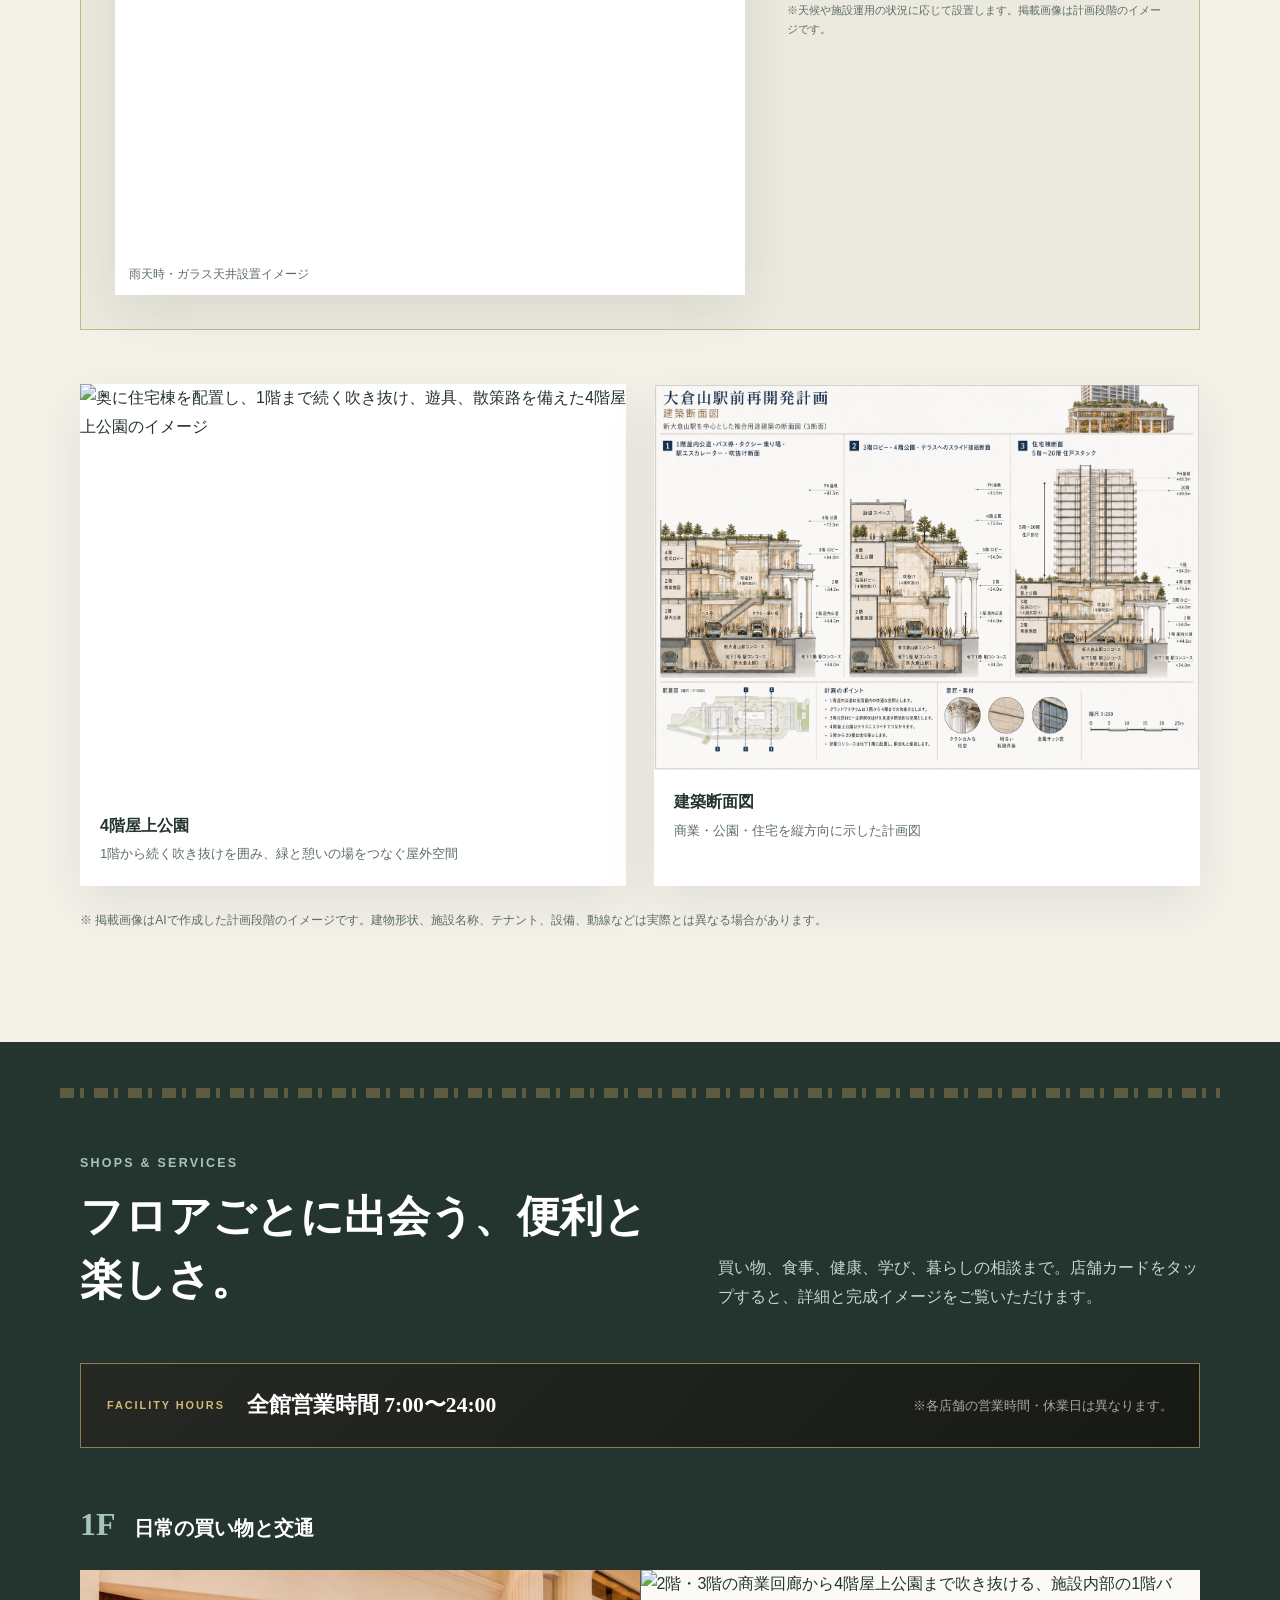
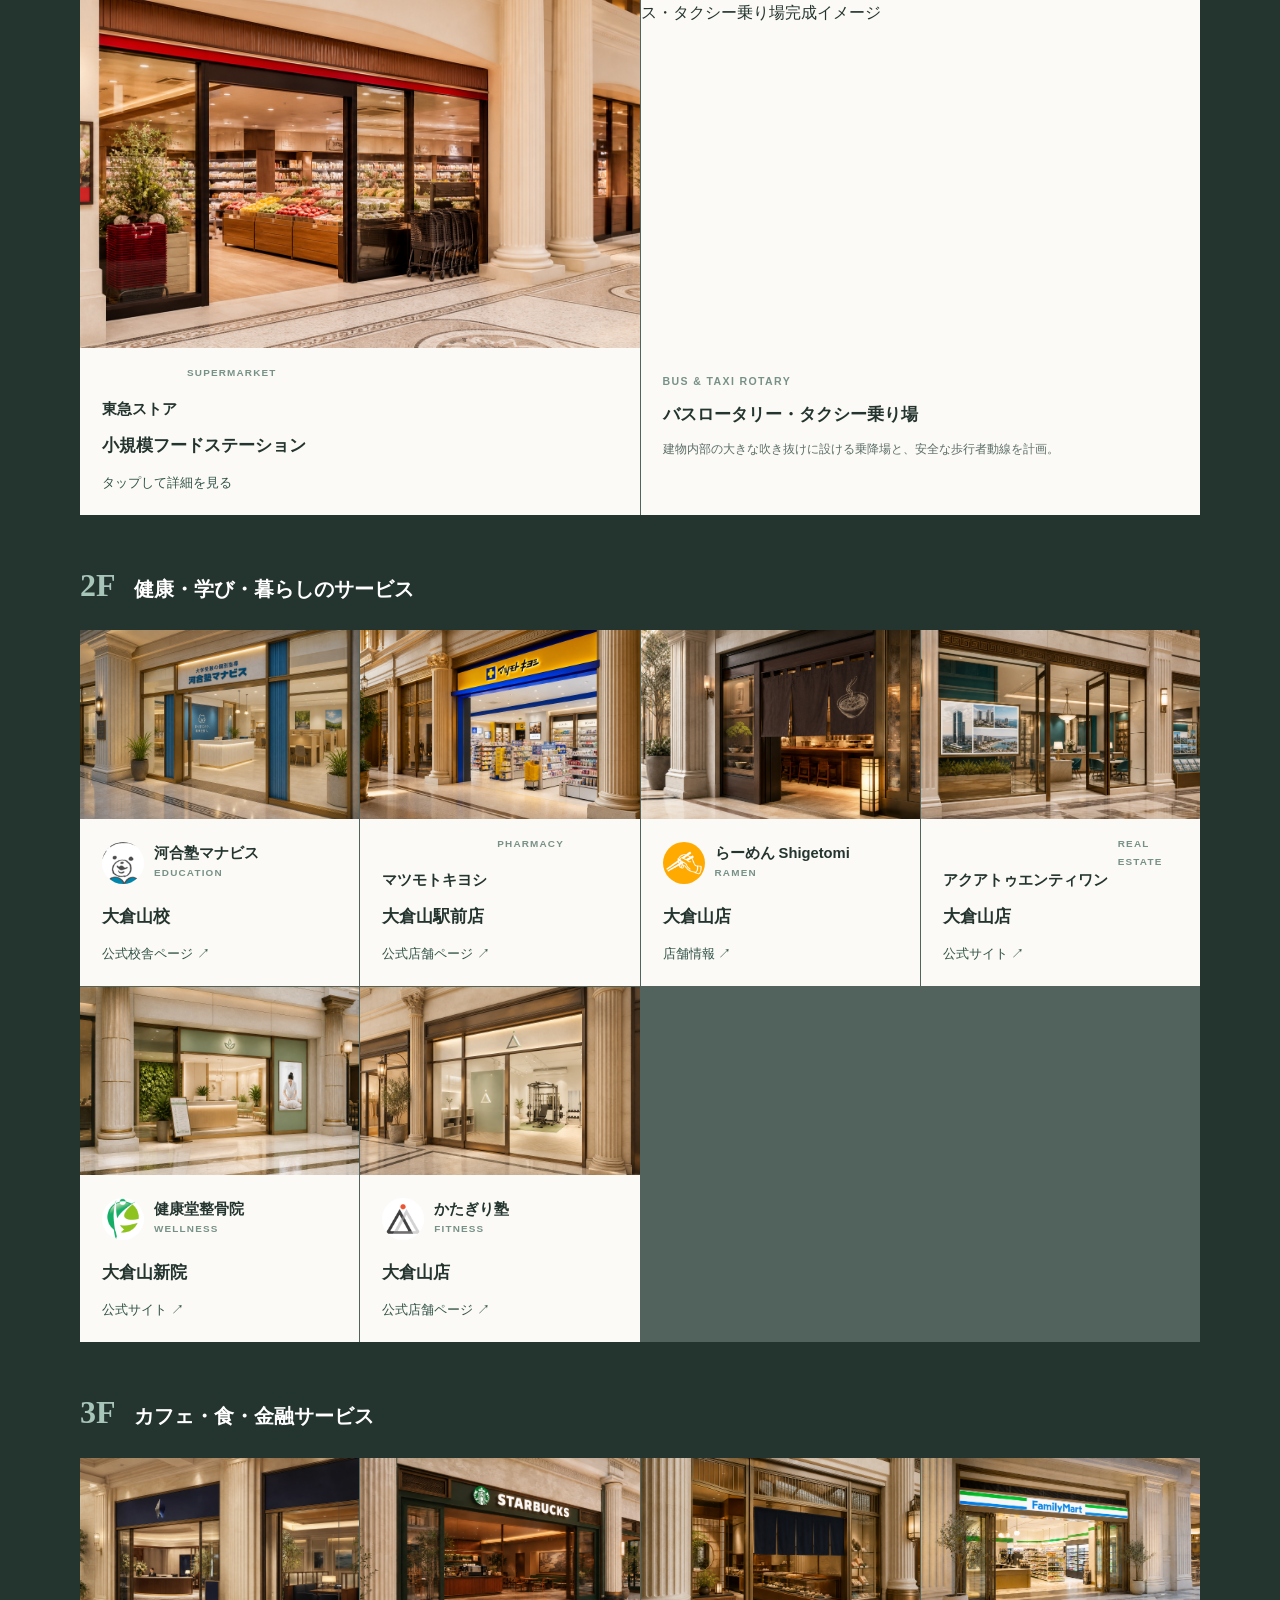
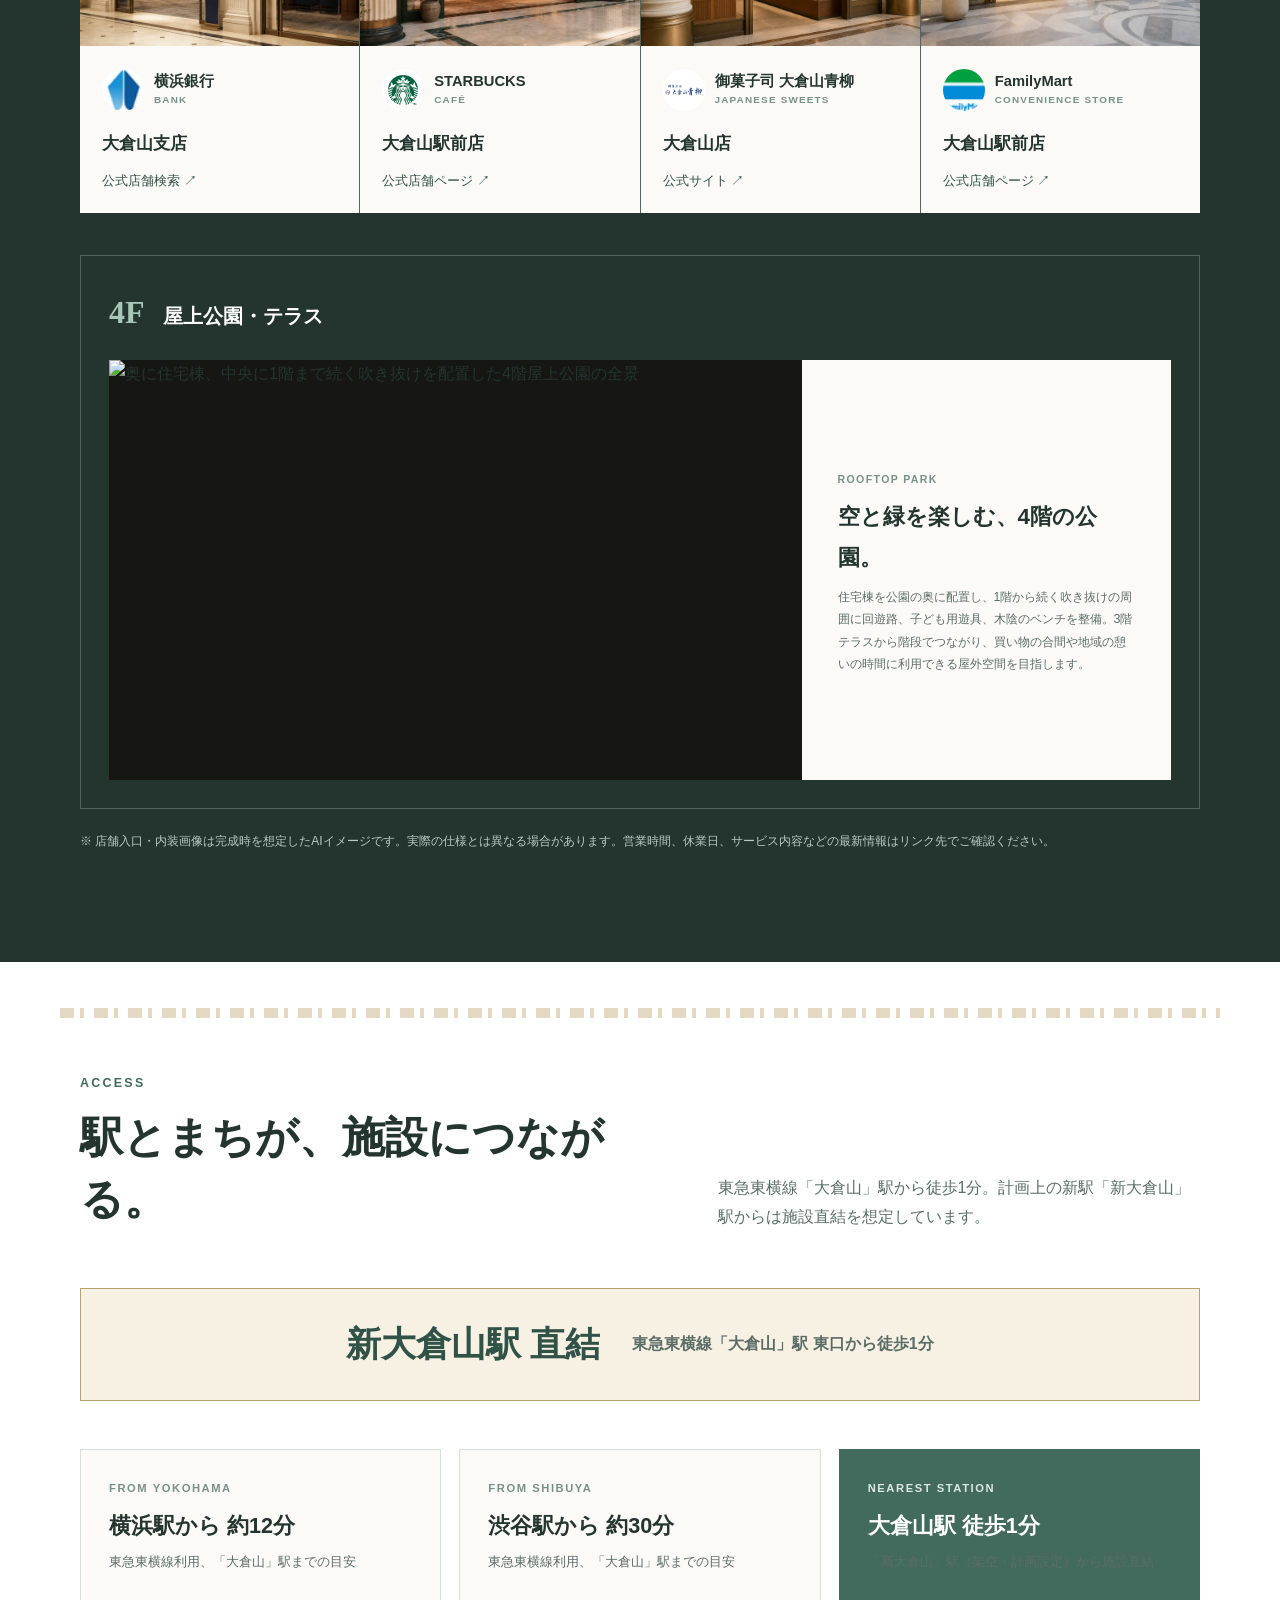
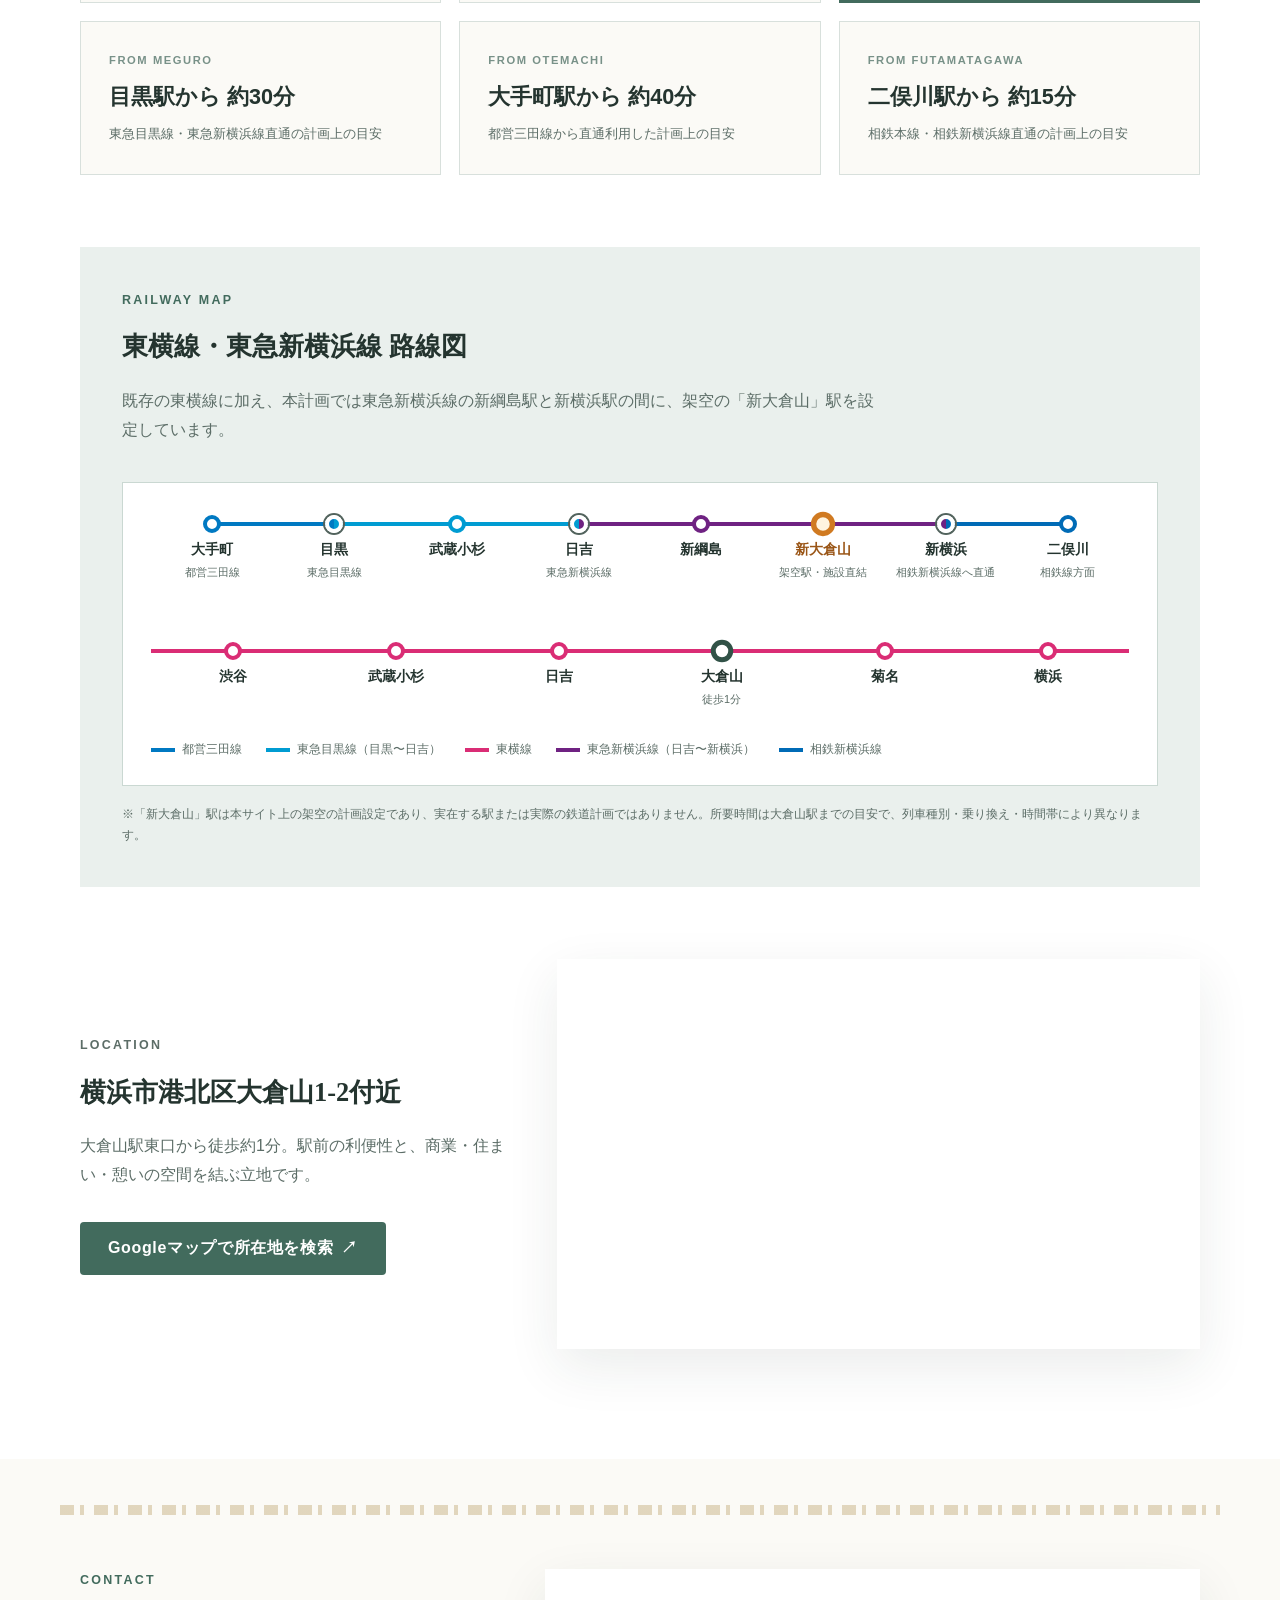
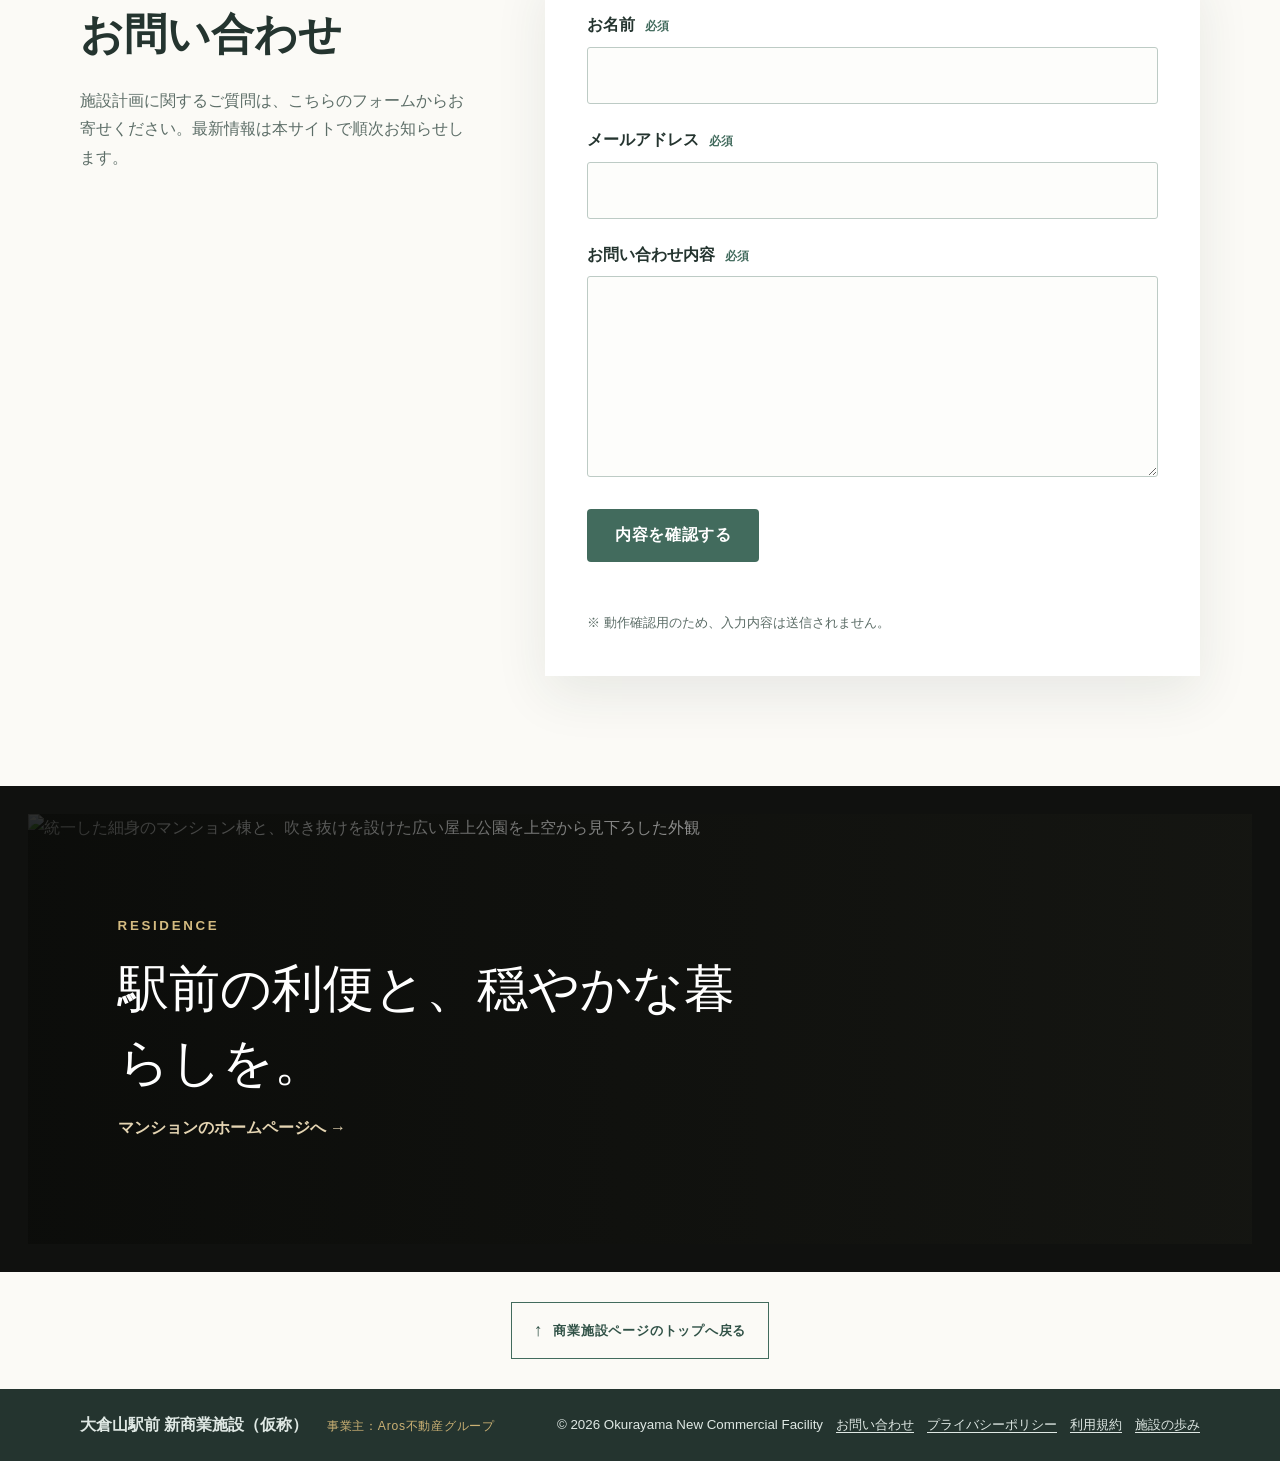
==== commit 660861c2: "Reduce commercial podium to three floors in hero image" ====
--- a/index.html
+++ b/index.html
@@ -22,7 +22,7 @@
     <main id="top">
       <section class="hero" aria-labelledby="hero-title">
         <svg class="hero-building" viewBox="613 547 860 363" preserveAspectRatio="xMidYMid slice" role="img" aria-label="エルム通り南側から見た商業施設とレジデンスタワーの外観イメージ">
-          <image href="images/okurayama-exterior-views-v7.png" width="1491" height="1055"></image>
+          <image href="images/okurayama-exterior-views-v8.png" width="1491" height="1055"></image>
         </svg>
         <div class="container hero-inner">
           <p class="eyebrow">New Landmark in Okurayama</p>
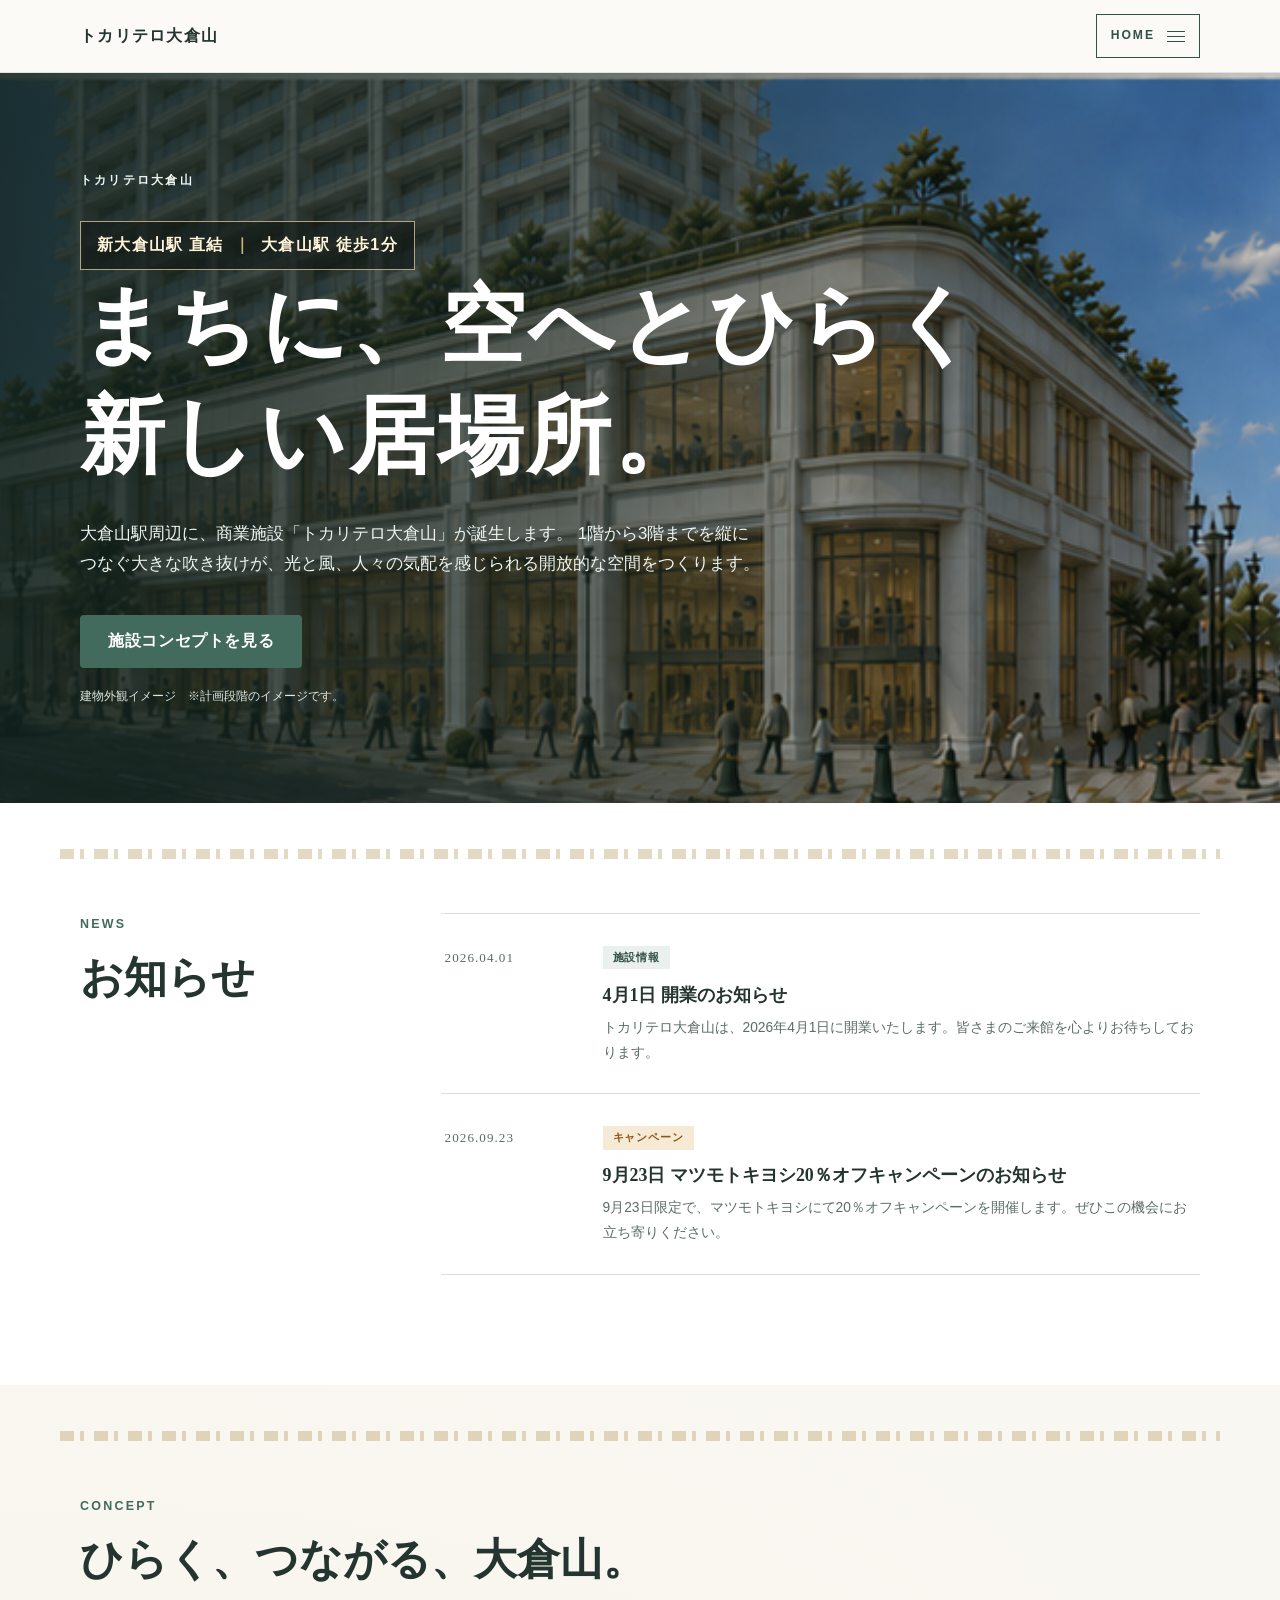
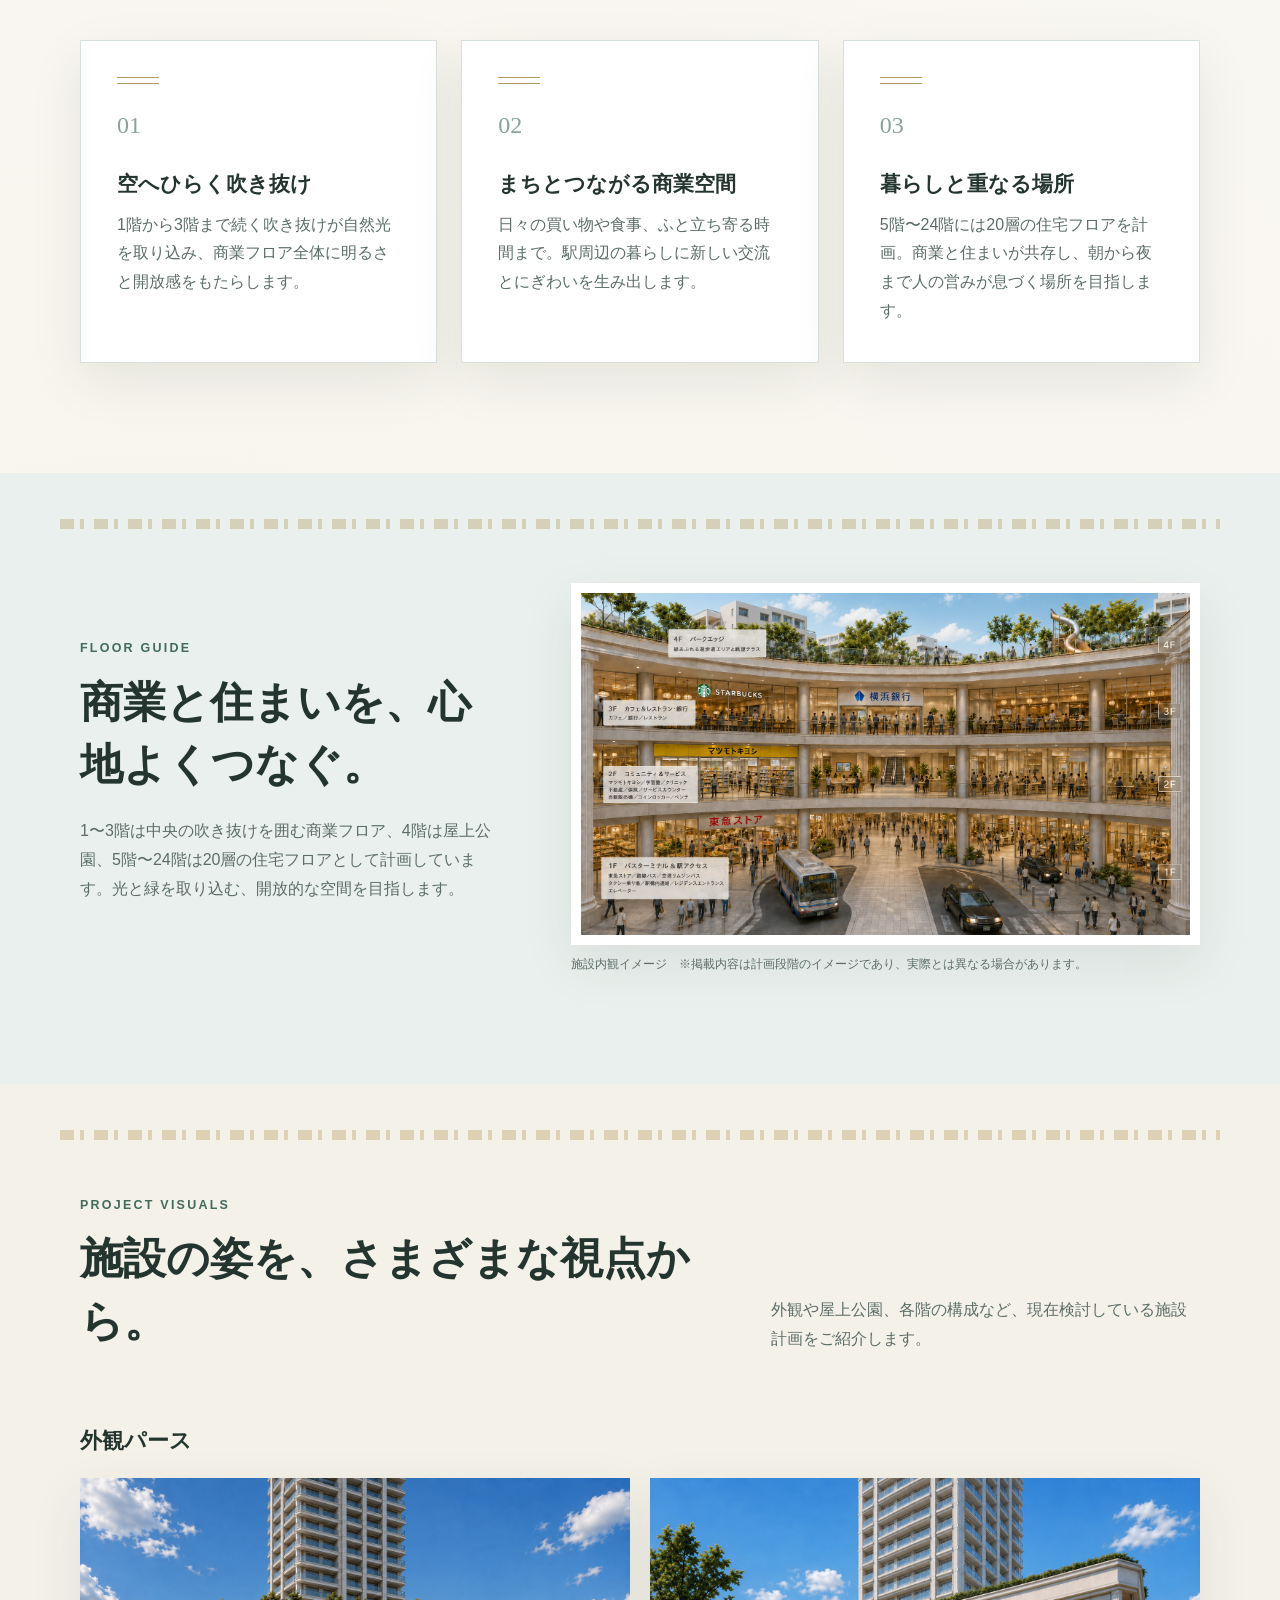
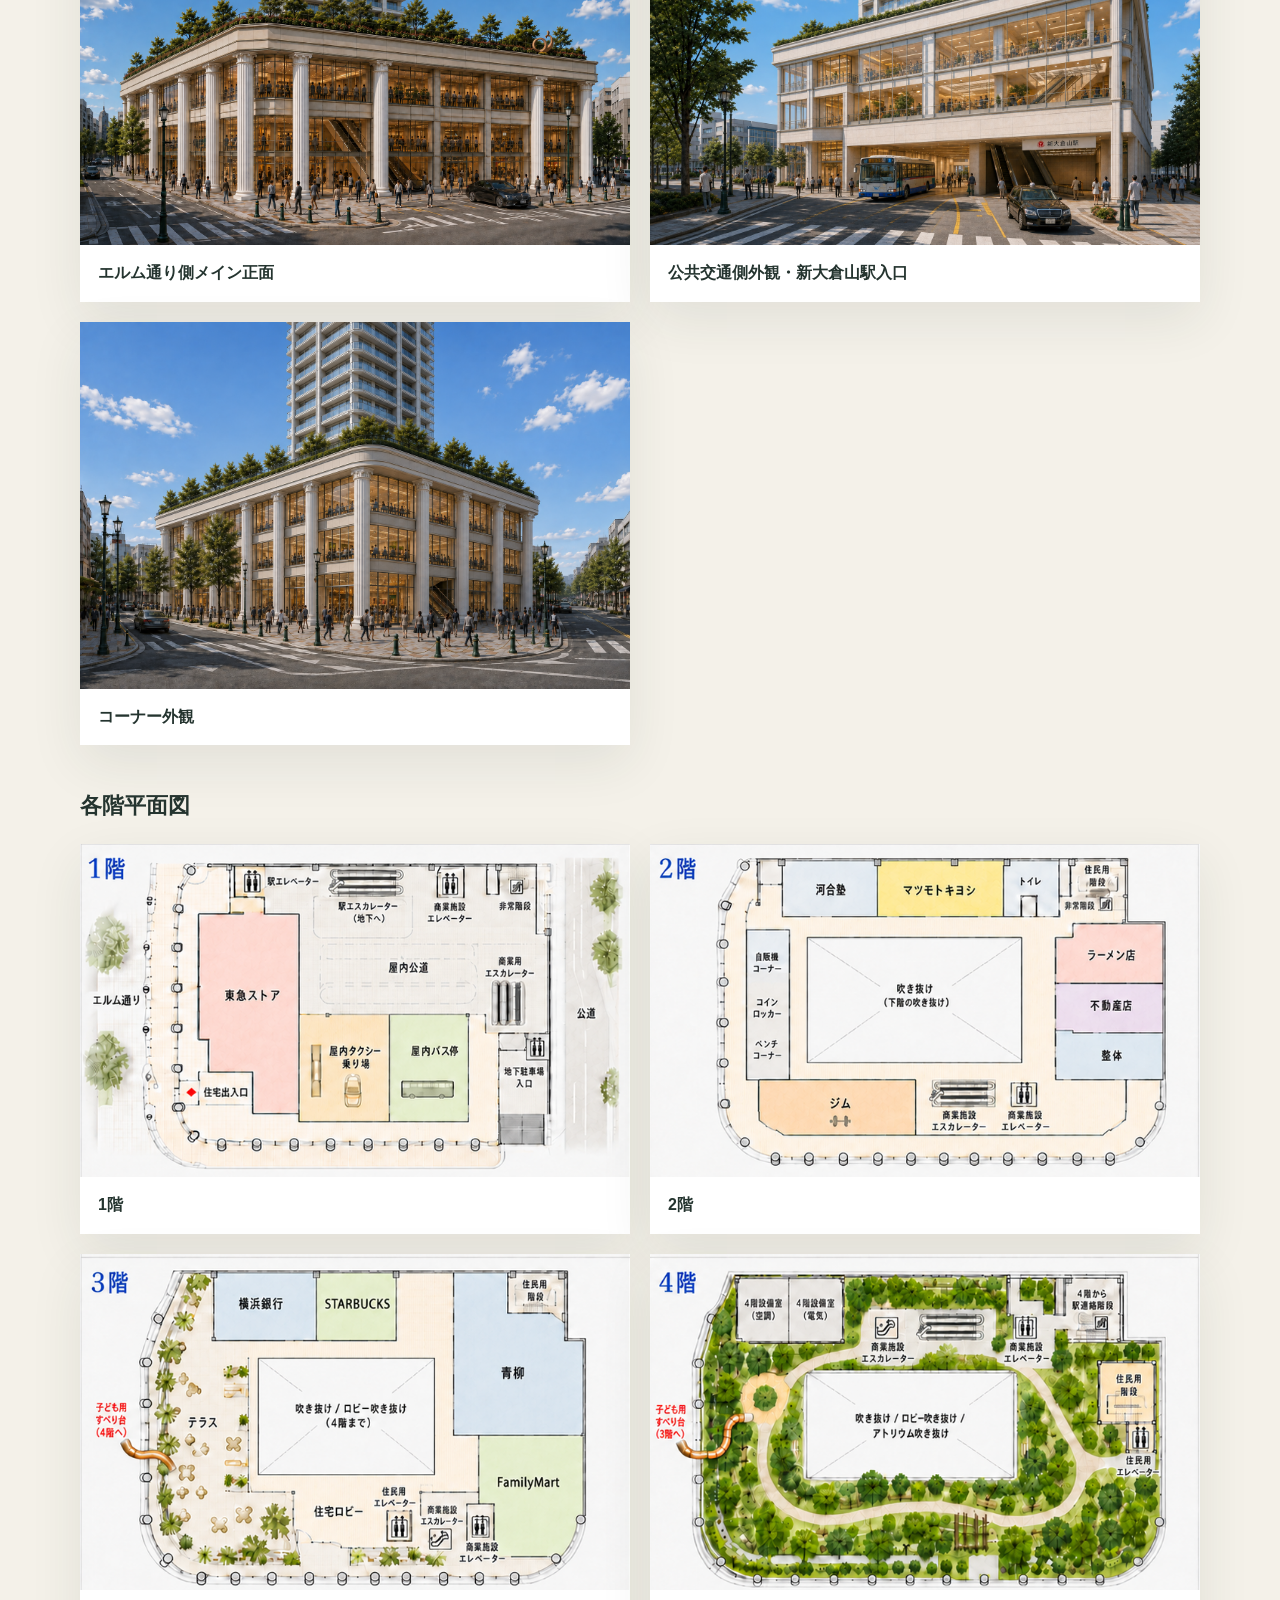
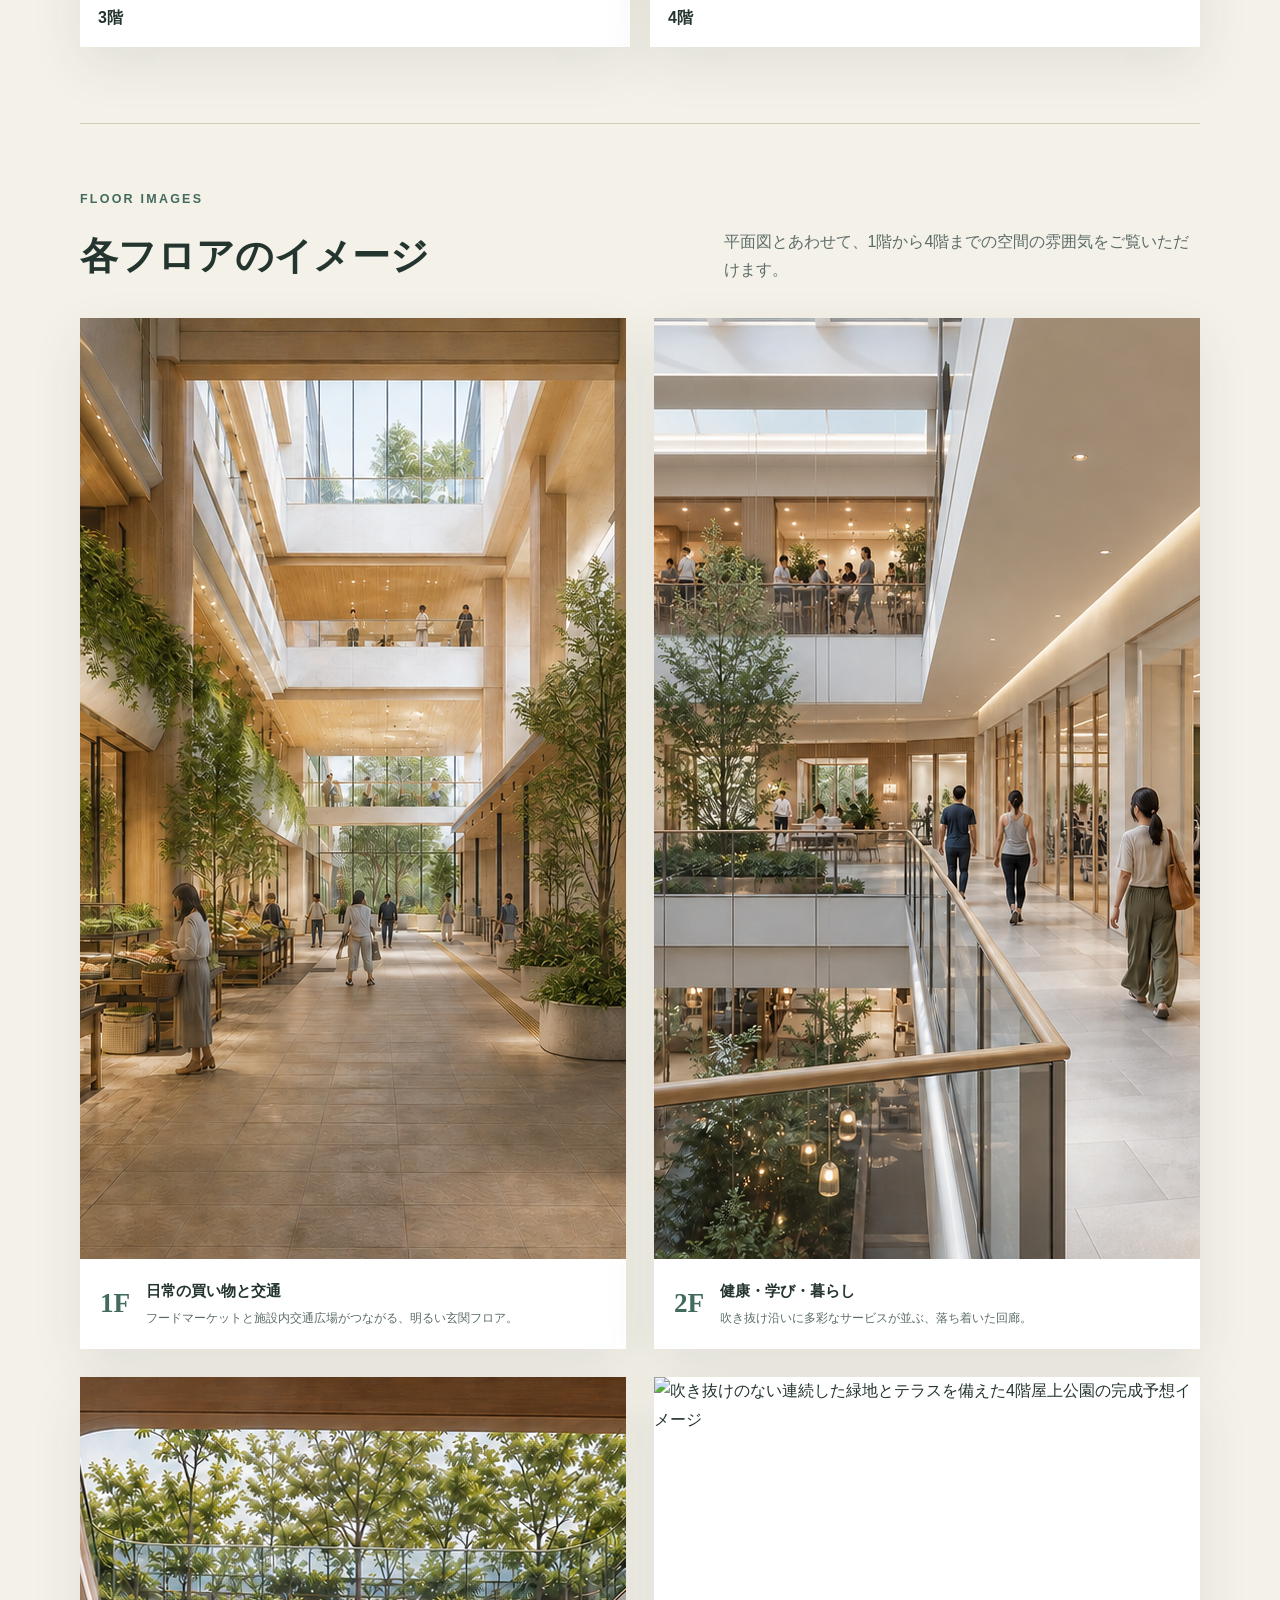
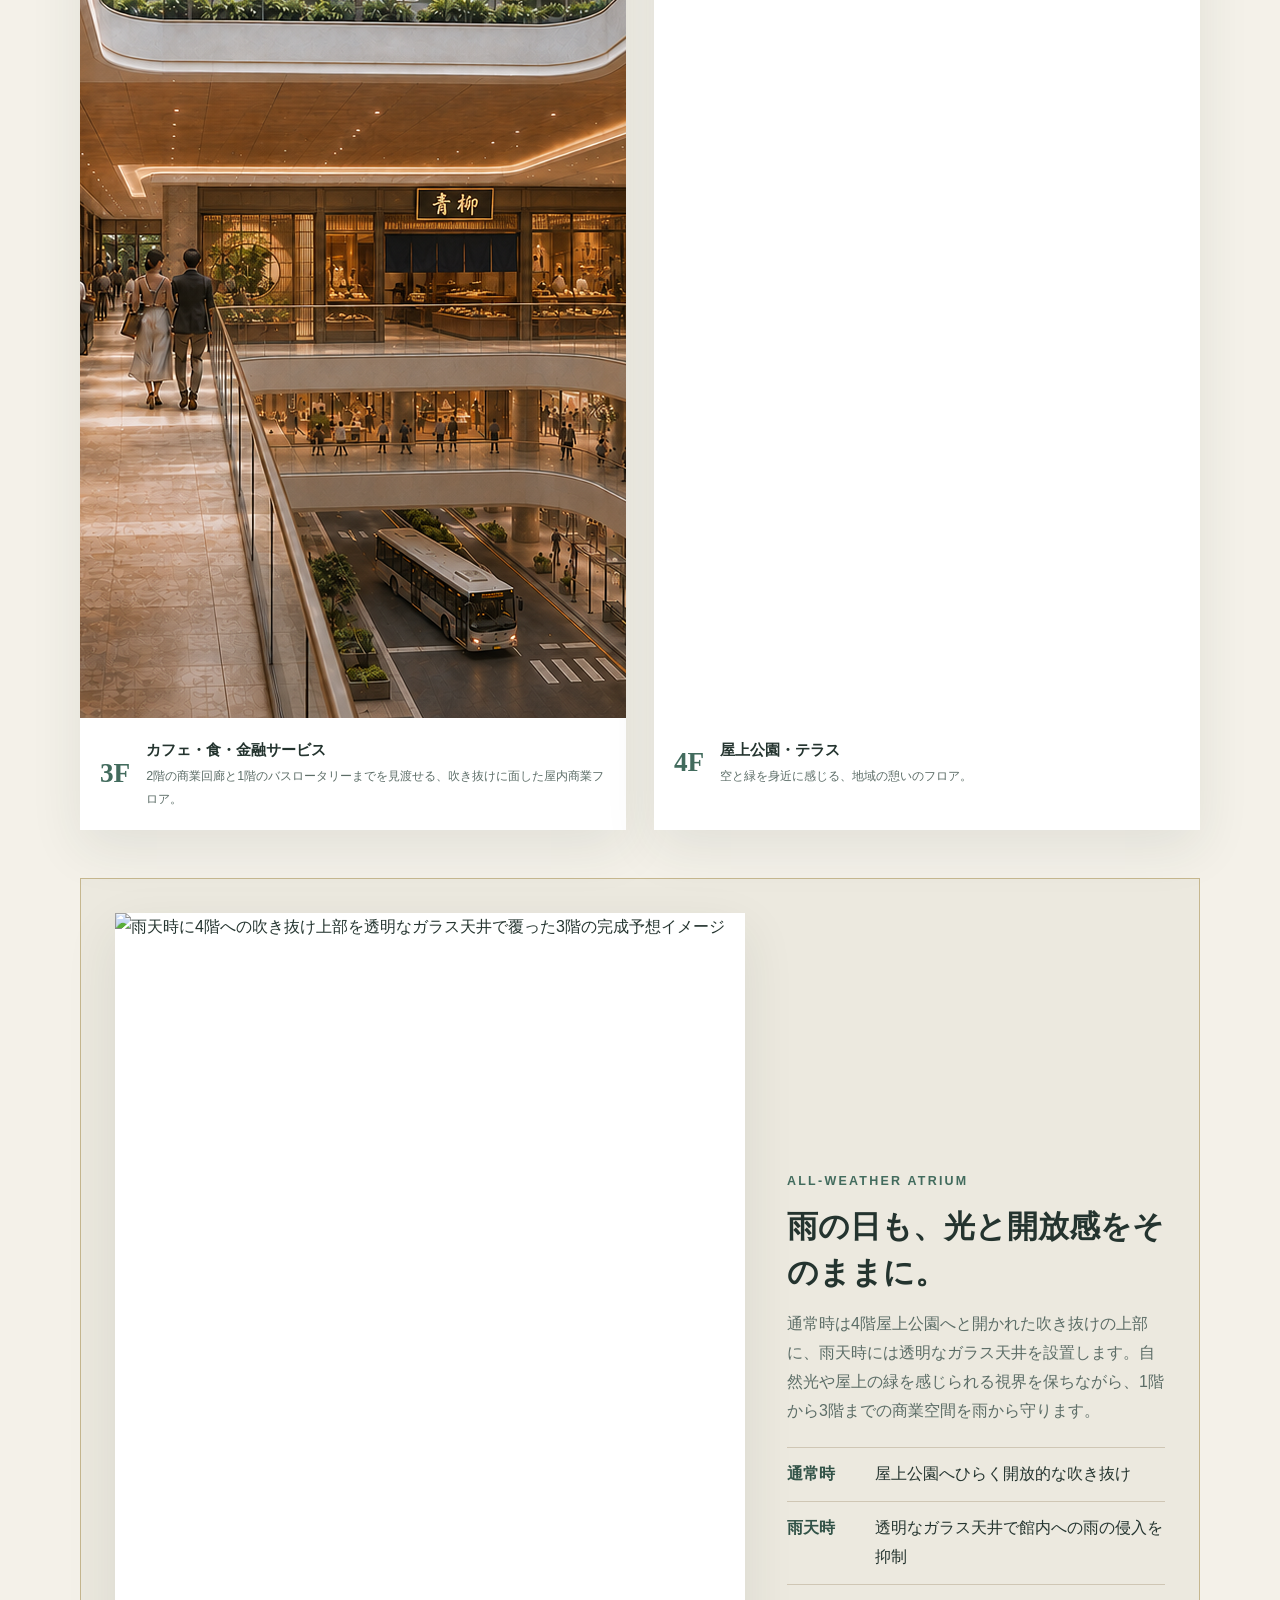
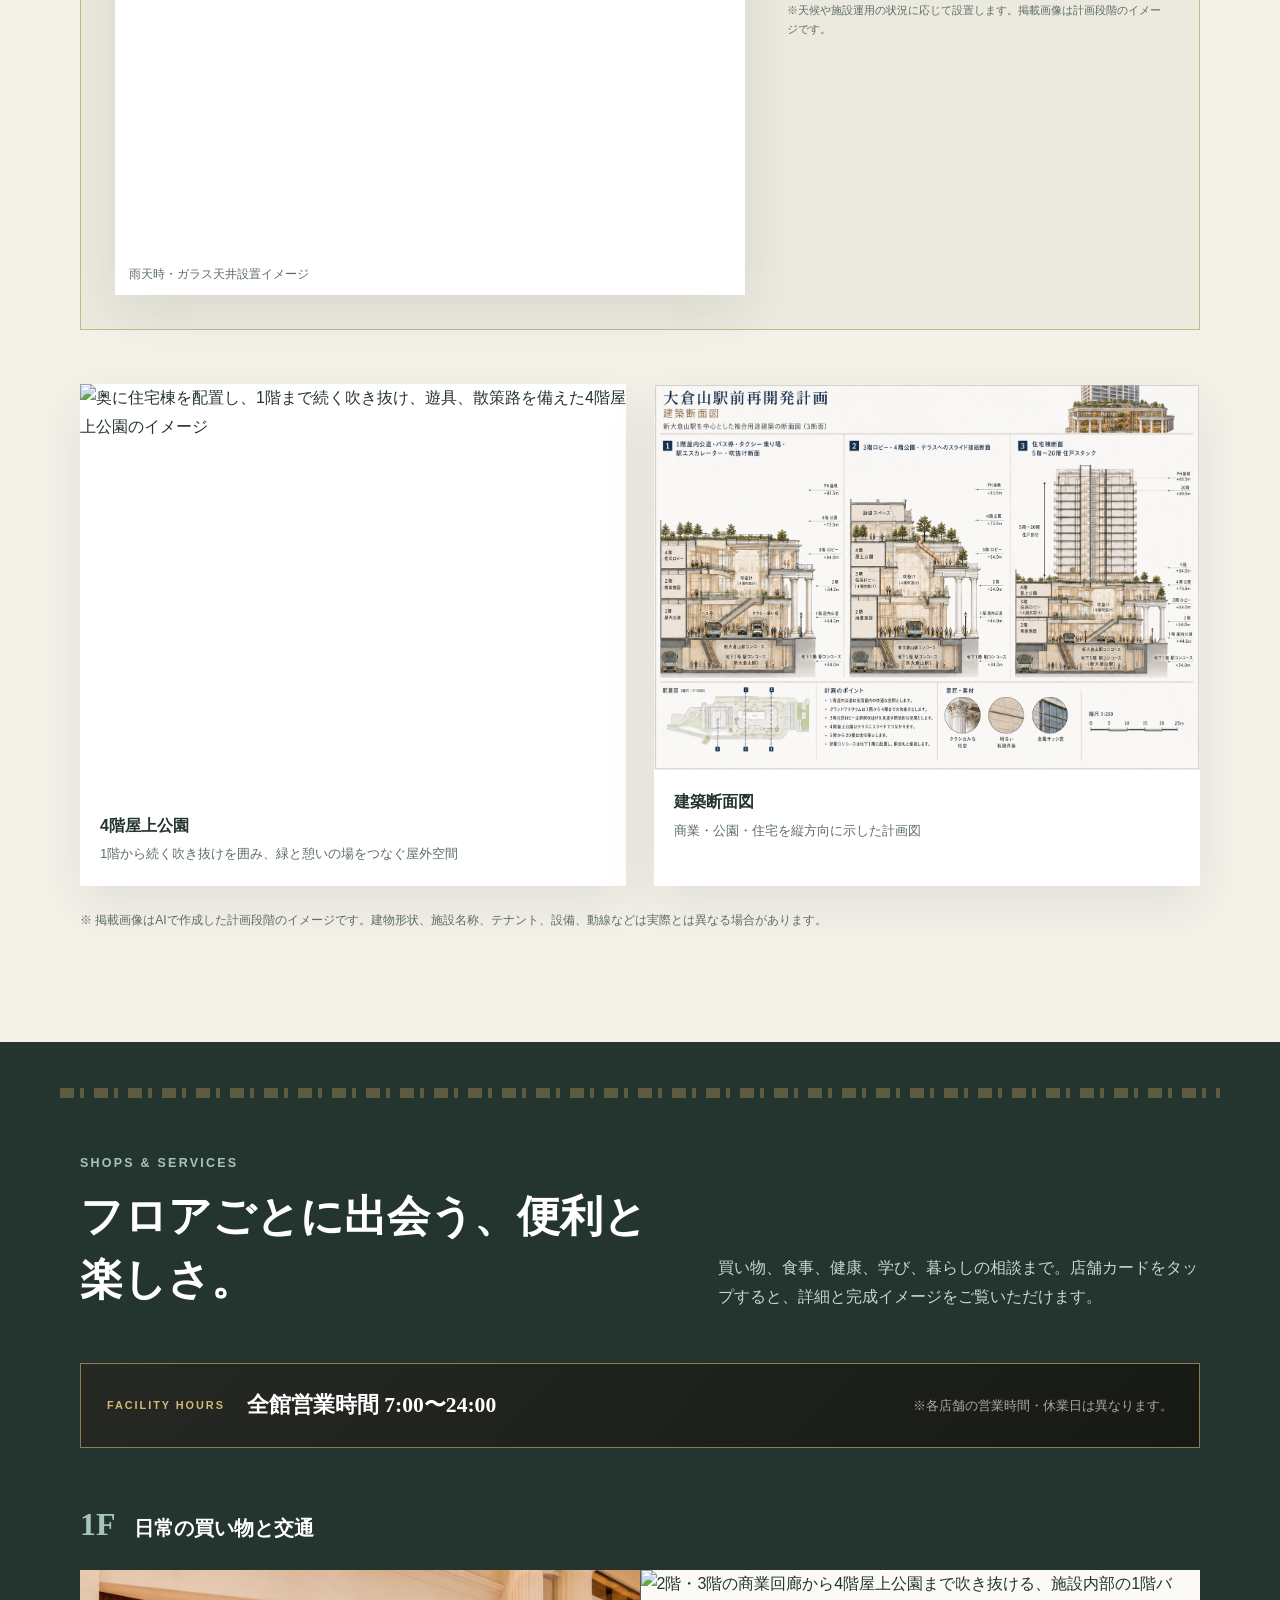
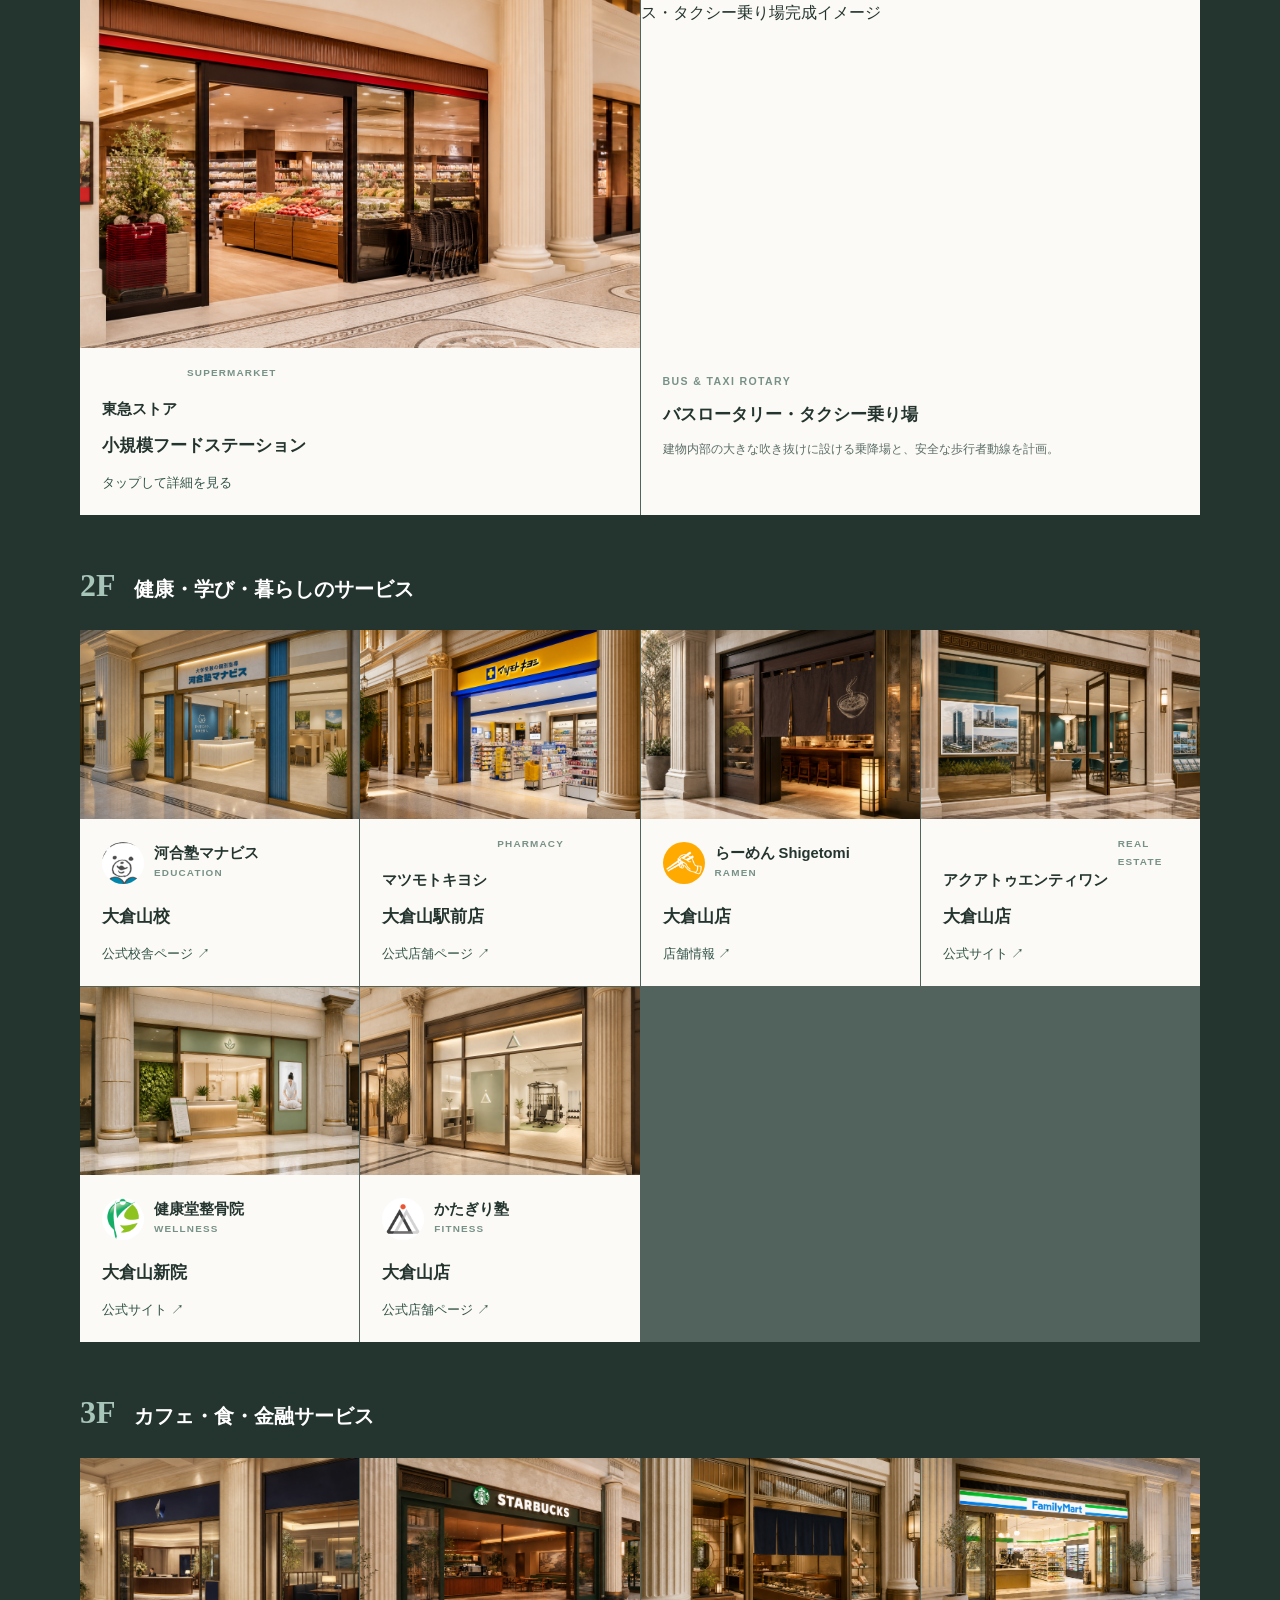
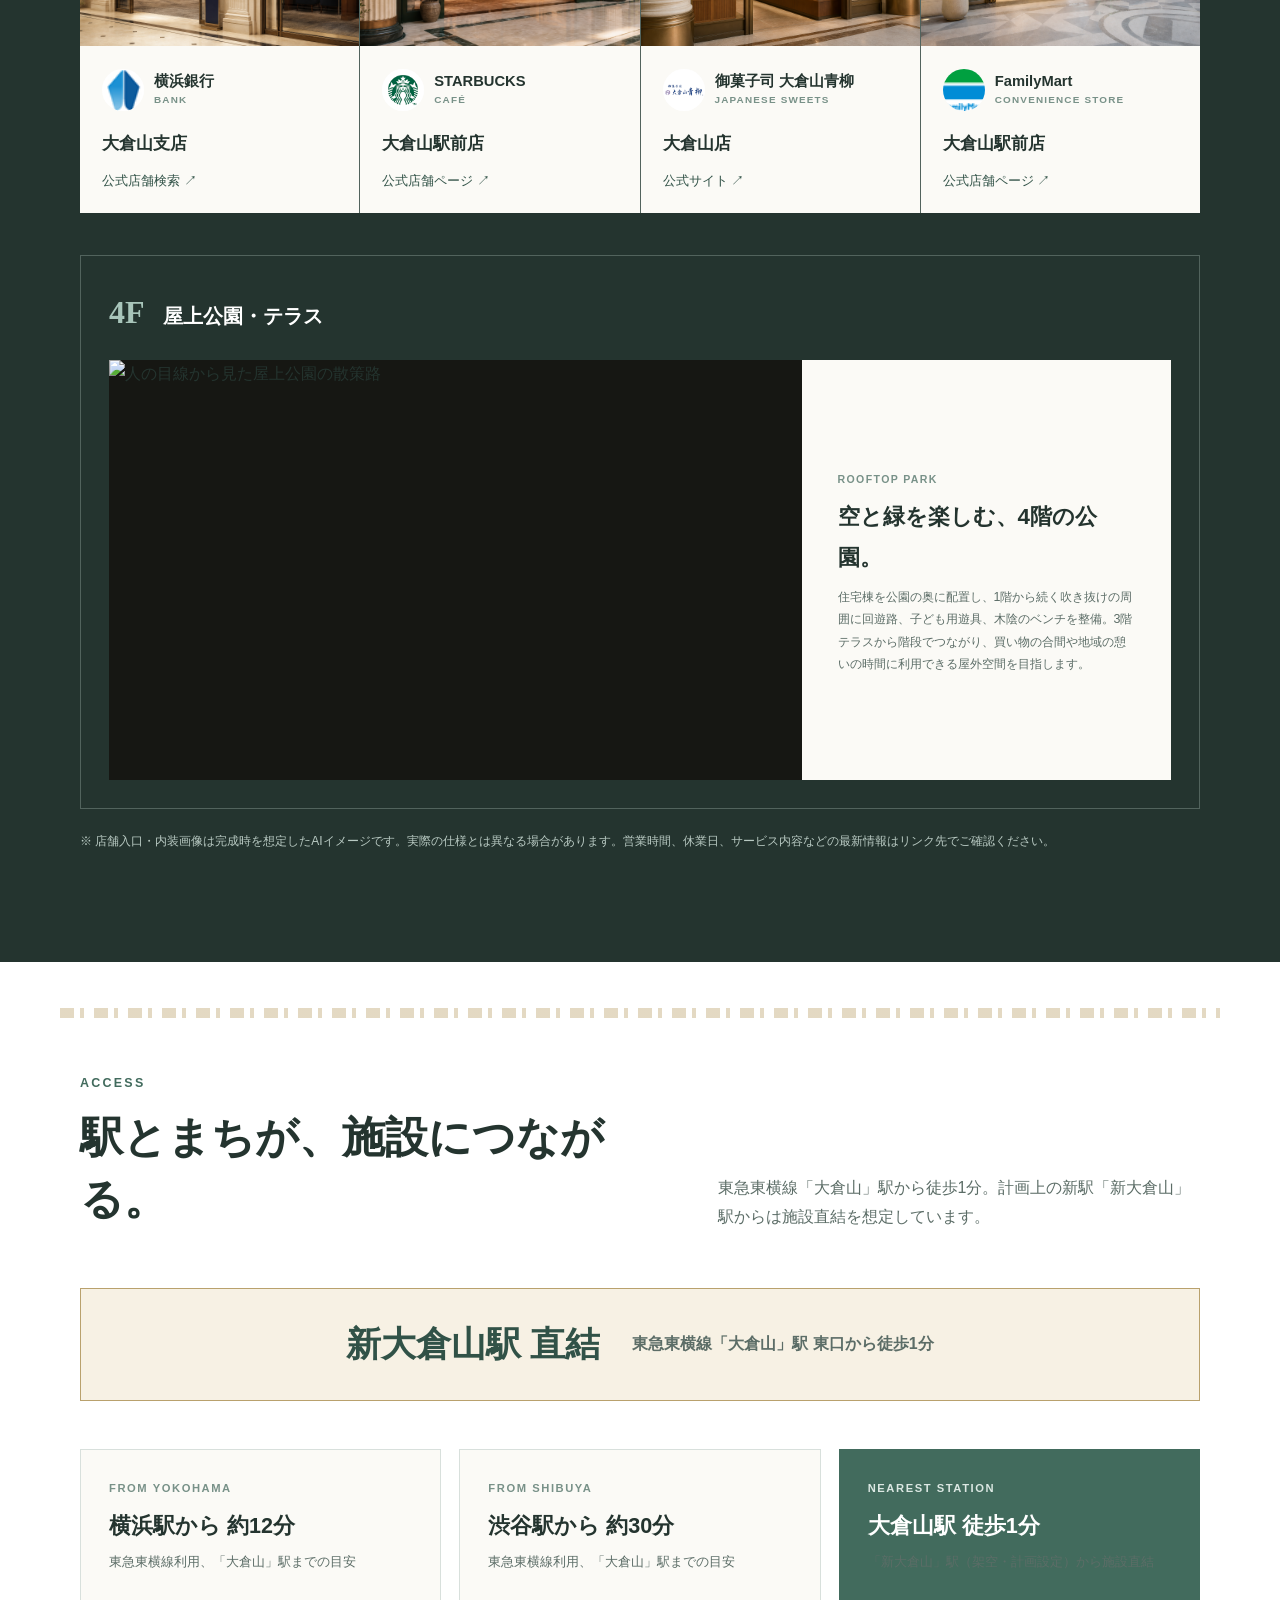
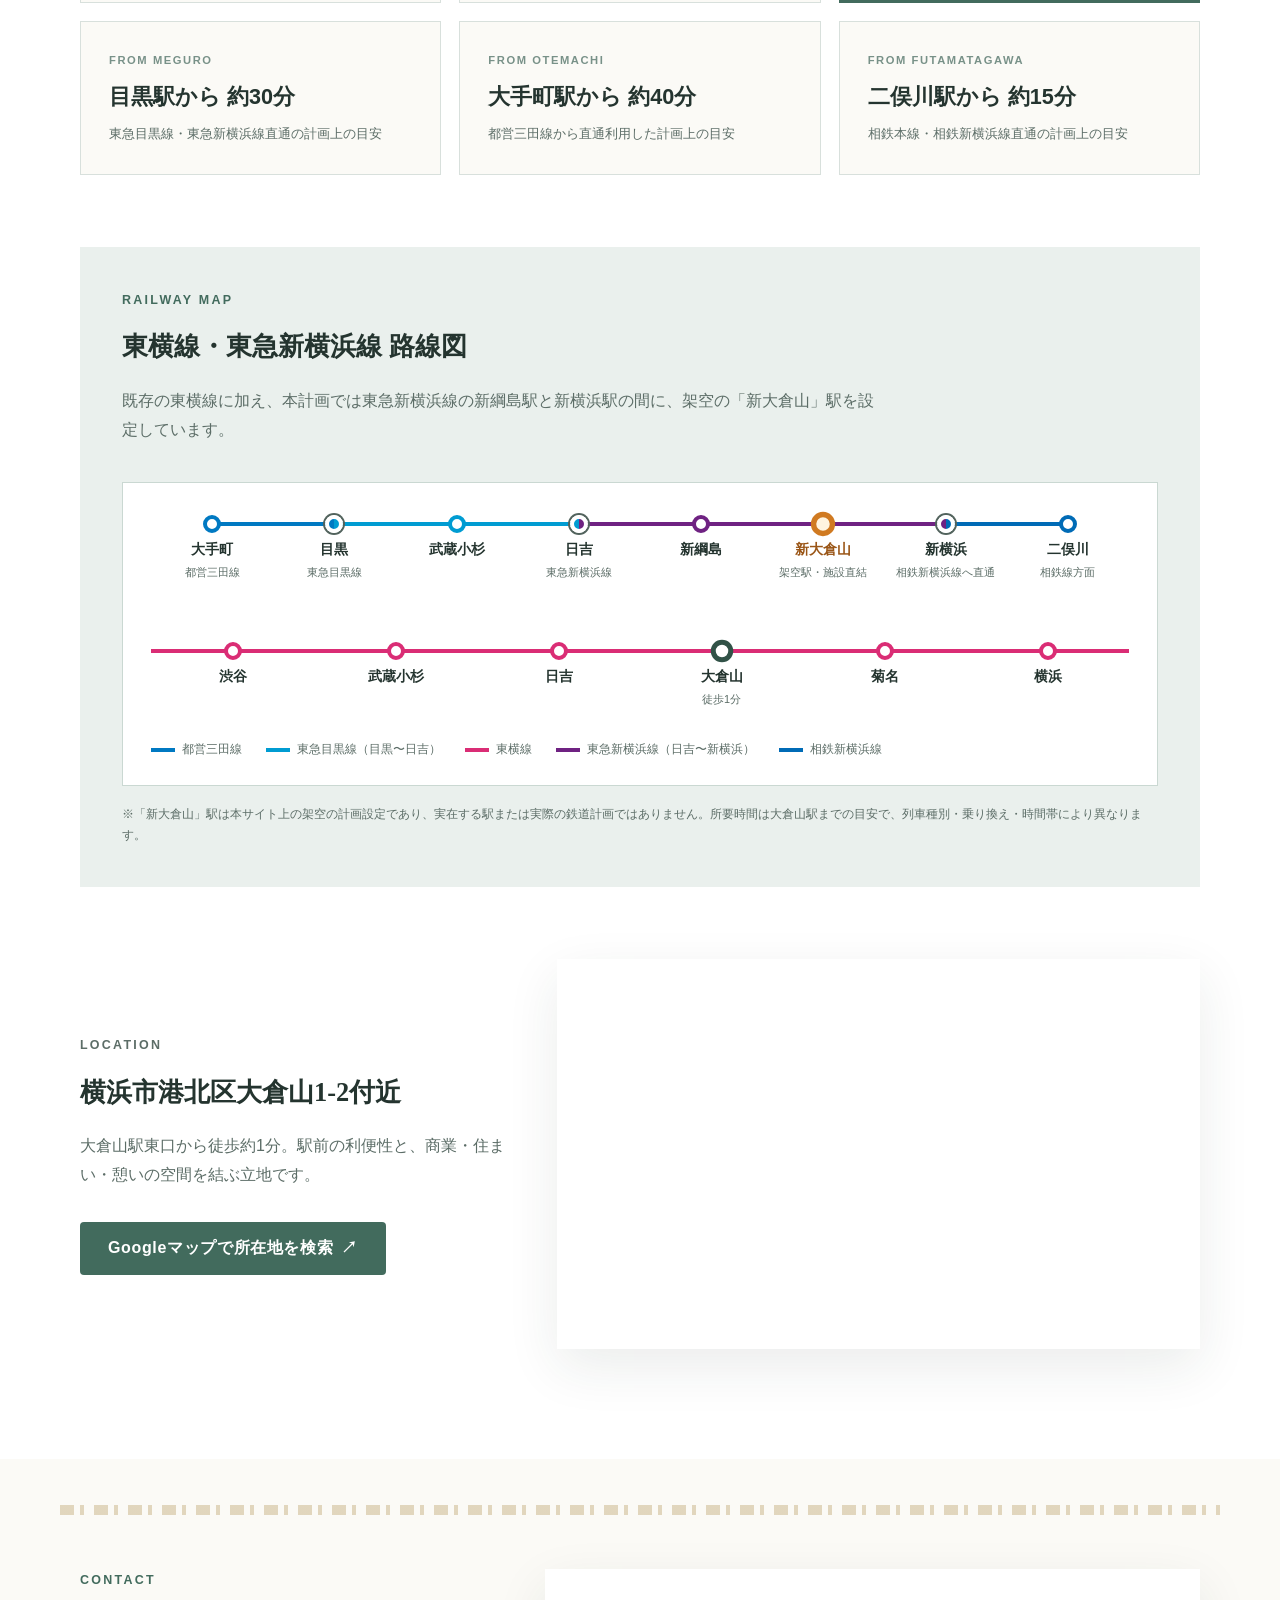
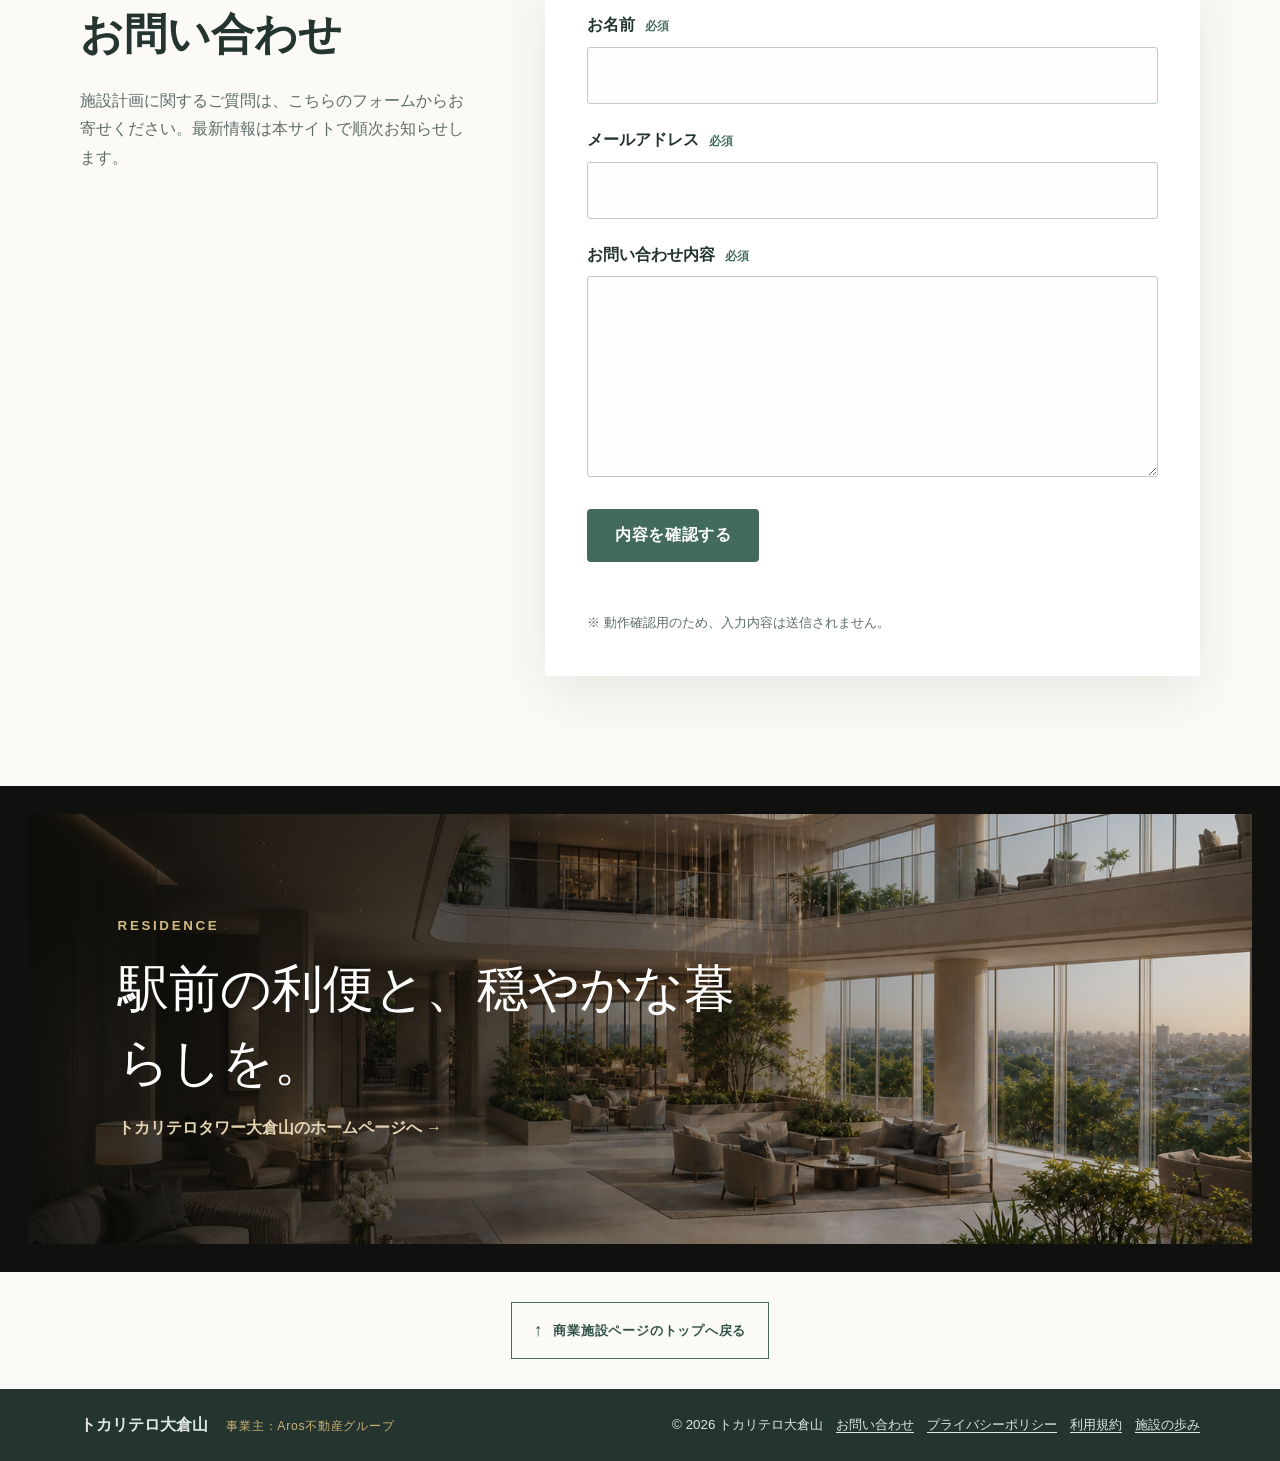
==== commit a325804a: "Set Tokaritero names for commercial facility and residence" ====
--- a/index.html
+++ b/index.html
@@ -3,18 +3,18 @@
   <head>
     <meta charset="UTF-8">
     <meta name="viewport" content="width=device-width, initial-scale=1.0">
-    <meta name="description" content="大倉山駅周辺に誕生する、1階から3階までの吹き抜けと4階屋上公園を備えた新商業施設の公式サイトです。">
-    <title>大倉山駅前 新商業施設（仮称）| 公式サイト</title>
+    <meta name="description" content="大倉山駅周辺に誕生する、1階から3階までの吹き抜けと4階屋上公園を備えた商業施設「トカリテロ大倉山」の公式サイトです。">
+    <title>トカリテロ大倉山| 公式サイト</title>
     <link rel="stylesheet" href="styles.css">
     <script src="script.js" defer></script>
   </head>
   <body>
     <header class="site-header">
       <div class="container header-inner">
-        <a class="logo" href="#top" aria-label="大倉山駅前 新商業施設 トップへ">大倉山駅前 <span>新商業施設（仮称）</span></a>
+        <a class="logo" href="#top" aria-label="トカリテロ大倉山 トップへ">トカリテロ大倉山</a>
         <button class="home-menu-button" type="button" aria-expanded="false" aria-controls="home-menu"><span>HOME</span><i aria-hidden="true"></i></button>
         <nav id="home-menu" class="home-menu" aria-label="ホームメニュー" hidden>
-          <a href="index.html#news">お知らせ</a><a href="index.html#features">施設コンセプト</a><a href="index.html#gallery">フロア構成</a><a href="index.html#visuals">計画イメージ</a><a href="index.html#floor-images">各フロアのイメージ</a><a href="index.html#shops">ショップ</a><a href="index.html#access">アクセス</a><a href="index.html#contact">お問い合わせ</a><a href="privacy.html">プライバシーポリシー</a><a href="terms.html">利用規約</a><a href="residence.html">マンションのホームページ</a><a href="history.html">施設の歩み</a>
+          <a href="index.html#news">お知らせ</a><a href="index.html#features">施設コンセプト</a><a href="index.html#gallery">フロア構成</a><a href="index.html#visuals">計画イメージ</a><a href="index.html#floor-images">各フロアのイメージ</a><a href="index.html#shops">ショップ</a><a href="index.html#access">アクセス</a><a href="index.html#contact">お問い合わせ</a><a href="privacy.html">プライバシーポリシー</a><a href="terms.html">利用規約</a><a href="residence.html">トカリテロタワー大倉山のホームページ</a><a href="history.html">施設の歩み</a>
         </nav>
       </div>
     </header>
@@ -24,12 +24,13 @@
         <svg class="hero-building" viewBox="613 547 860 363" preserveAspectRatio="xMidYMid slice" role="img" aria-label="エルム通り南側から見た商業施設とレジデンスタワーの外観イメージ">
           <image href="images/okurayama-exterior-views-v8.png" width="1491" height="1055"></image>
         </svg>
+        <img class="hero-building-mobile" src="images/okurayama-exterior-corner-v5.png" width="1536" height="1024" alt="周囲の空と道路を含めた商業施設とレジデンスタワーの外観イメージ">
         <div class="container hero-inner">
-          <p class="eyebrow">New Landmark in Okurayama</p>
+          <p class="eyebrow">トカリテロ大倉山</p>
           <p class="station-hero-badge">新大倉山駅 直結 <span>｜</span> 大倉山駅 徒歩1分</p>
           <h1 id="hero-title">まちに、空へとひらく<br>新しい居場所。</h1>
           <p class="lead">
-            大倉山駅周辺に、新たな商業施設が誕生します。
+            大倉山駅周辺に、商業施設「トカリテロ大倉山」が誕生します。
             1階から3階までを縦につなぐ大きな吹き抜けが、光と風、人々の気配を感じられる開放的な空間をつくります。
           </p>
           <a class="button" href="#features">施設コンセプトを見る</a>
@@ -46,7 +47,7 @@
           <div class="news-list">
             <article class="news-item">
               <time datetime="2026-04-01">2026.04.01</time>
-              <div><span>施設情報</span><h3>4月1日 開業のお知らせ</h3><p>大倉山駅前 新商業施設（仮称）は、2026年4月1日に開業いたします。皆さまのご来館を心よりお待ちしております。</p></div>
+              <div><span>施設情報</span><h3>4月1日 開業のお知らせ</h3><p>トカリテロ大倉山は、2026年4月1日に開業いたします。皆さまのご来館を心よりお待ちしております。</p></div>
             </article>
             <article class="news-item news-item-campaign">
               <time datetime="2026-09-23">2026.09.23</time>
@@ -316,8 +317,8 @@
           </form>
         </div>
       </section>
-      <section class="residence-end-cta" aria-label="マンションのホームページへ">
-        <a href="residence.html"><span class="slideshow residence-cta-slideshow" data-slideshow data-interval="4000"><img class="slideshow-slide is-active" src="images/okurayama-residence-aerial-v3.png" alt="統一した細身のマンション棟と、吹き抜けを設けた広い屋上公園を上空から見下ろした外観"><img class="slideshow-slide" src="images/okurayama-residence-lobby-ceiling-v2.png" alt="レジデンスロビー"><img class="slideshow-slide" src="images/residences/3ldk-interior-v2.png" alt="レジデンス住戸内装"></span><span><small>RESIDENCE</small><strong>駅前の利便と、穏やかな暮らしを。</strong><em>マンションのホームページへ →</em></span></a>
+      <section class="residence-end-cta" aria-label="トカリテロタワー大倉山のホームページへ">
+        <a href="residence.html"><span class="slideshow residence-cta-slideshow" data-slideshow data-interval="4000"><img class="slideshow-slide is-active" src="images/okurayama-residence-aerial-v3.png" alt="統一した細身のマンション棟と、吹き抜けを設けた広い屋上公園を上空から見下ろした外観"><img class="slideshow-slide" src="images/okurayama-residence-lobby-ceiling-v2.png" alt="レジデンスロビー"><img class="slideshow-slide" src="images/residences/3ldk-interior-v2.png" alt="レジデンス住戸内装"></span><span><small>RESIDENCE</small><strong>駅前の利便と、穏やかな暮らしを。</strong><em>トカリテロタワー大倉山のホームページへ →</em></span></a>
       </section>
       <div class="page-top-area"><a class="page-top-button" href="#top" aria-label="商業施設ページのトップへ戻る"><span aria-hidden="true">↑</span> 商業施設ページのトップへ戻る</a></div>
       <dialog id="tenant-dialog" class="tenant-dialog" aria-labelledby="tenant-dialog-title">
@@ -331,8 +332,8 @@
 
     <footer>
       <div class="container footer-inner">
-        <p>大倉山駅前 新商業施設（仮称） <span>事業主：Aros不動産グループ</span></p>
-        <small>&copy; <span id="year"></span> Okurayama New Commercial Facility　<a href="index.html#contact">お問い合わせ</a>　<a href="privacy.html">プライバシーポリシー</a>　<a href="terms.html">利用規約</a>　<a href="history.html">施設の歩み</a></small>
+        <p>トカリテロ大倉山 <span>事業主：Aros不動産グループ</span></p>
+        <small>&copy; <span id="year"></span> トカリテロ大倉山　<a href="index.html#contact">お問い合わせ</a>　<a href="privacy.html">プライバシーポリシー</a>　<a href="terms.html">利用規約</a>　<a href="history.html">施設の歩み</a></small>
       </div>
     </footer>
   </body>
--- a/styles.css
+++ b/styles.css
@@ -76,6 +76,7 @@
 }
 .hero::after { position: absolute; z-index: 1; inset: 0; background: linear-gradient(90deg, rgba(18, 35, 31, 0.88) 0%, rgba(18, 35, 31, 0.58) 48%, rgba(18, 35, 31, 0.12) 100%); content: ""; }
 .hero-building { position: absolute; inset: 0; width: 100%; height: 100%; }
+.hero-building-mobile { display: none; }
 
 .hero-inner { position: relative; z-index: 2; padding-block: 96px; }
 .eyebrow { margin: 0 0 12px; color: var(--primary); font-size: 0.78rem; font-weight: 700; letter-spacing: 0.18em; text-transform: uppercase; }
@@ -465,9 +466,12 @@
   .header-inner { min-height: 64px; }
   nav { gap: 14px; }
   nav a { font-size: 0.78rem; }
-  .hero { min-height: 560px; background-position: 42% 31%; }
+  .hero { display: block; min-height: 0; background: #24342f; }
+  .hero-building { display: none; }
+  .hero-building-mobile { display: block; width: calc(100% - 32px); max-width: 480px; height: auto; margin: 16px auto 0; }
+  .hero::after { display: none; }
   .residence-hero { min-height: 590px; }
-  .hero-inner { padding-block: 72px; }
+  .hero-inner { padding-block: 32px 40px; }
   .section { padding-block: 76px; }
   .feature-grid, .image-layout, .contact-layout, .visual-heading, .visual-grid, .shops-heading, .access-heading, .access-summary, .location-grid, .plans-heading, .residence-entrance-layout, .news-layout, .floor-image-heading, .weather-roof-feature { grid-template-columns: 1fr; }
   .news-layout { gap: 26px; }
@@ -504,6 +508,7 @@
 @media (max-width: 480px) {
   .header-inner { align-items: flex-start; flex-direction: column; justify-content: center; gap: 5px; padding-block: 8px; }
   .home-menu-button { position: absolute; top: 13px; right: 16px; }
+  .header-inner .logo { max-width: calc(100% - 110px); overflow-wrap: anywhere; }
   .home-menu { top: 100%; right: 16px; }
   h1 { font-size: 2.35rem; }
   .footer-inner { align-items: flex-start; flex-direction: column; justify-content: center; gap: 2px; padding-block: 20px; }
@@ -512,7 +517,6 @@
   .tenant-grid { grid-template-columns: 1fr; }
   .exterior-split, .floorplan-split, .floor-image-grid, .plan-grid { grid-template-columns: 1fr; }
   .news-item { grid-template-columns: 1fr; gap: 5px; }
-  .hero { min-height: 500px; }
   .residence-page .residence-hero { min-height: 580px; }
   .concept-visual img, .visual-card > img, .floor-image-card img, .residence-image-card img, .history-timeline img { max-height: 230px; }
   .split-visual-card { width: calc(100% - 24px); margin-inline: auto; }
